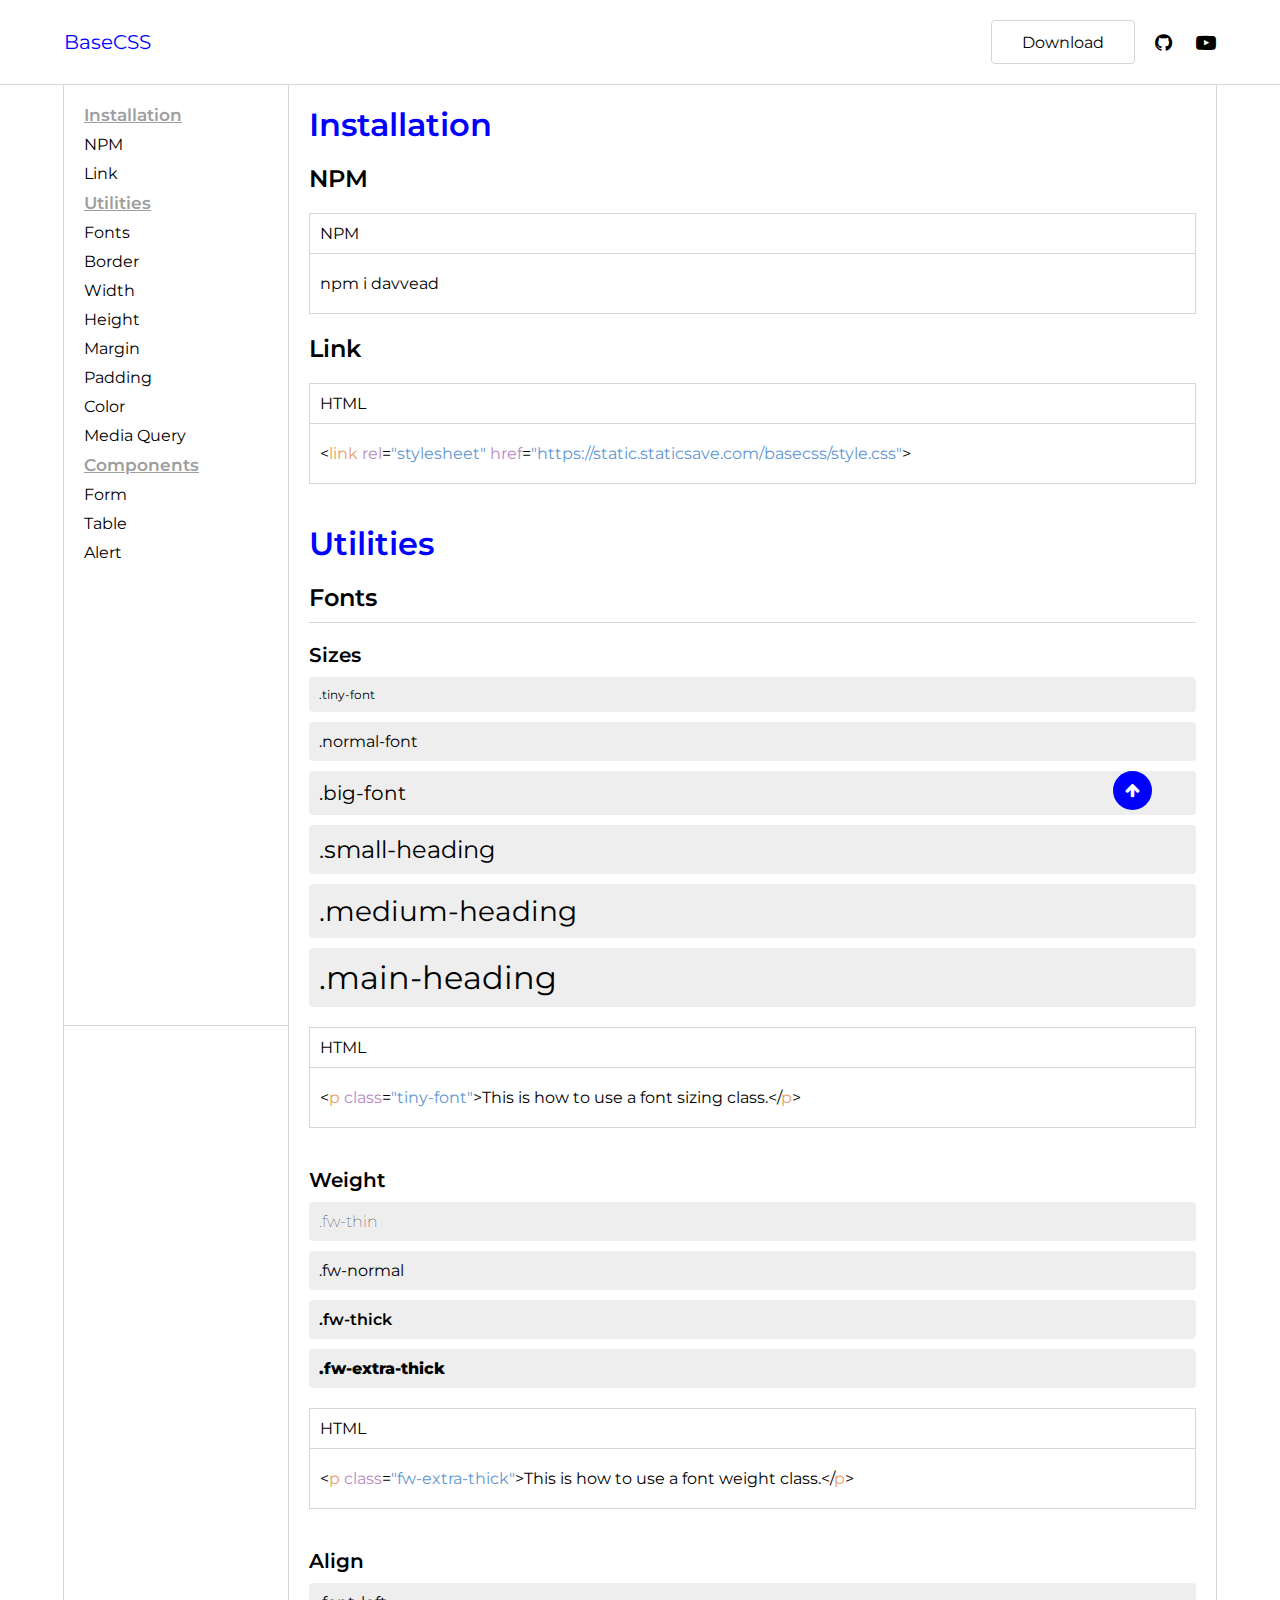
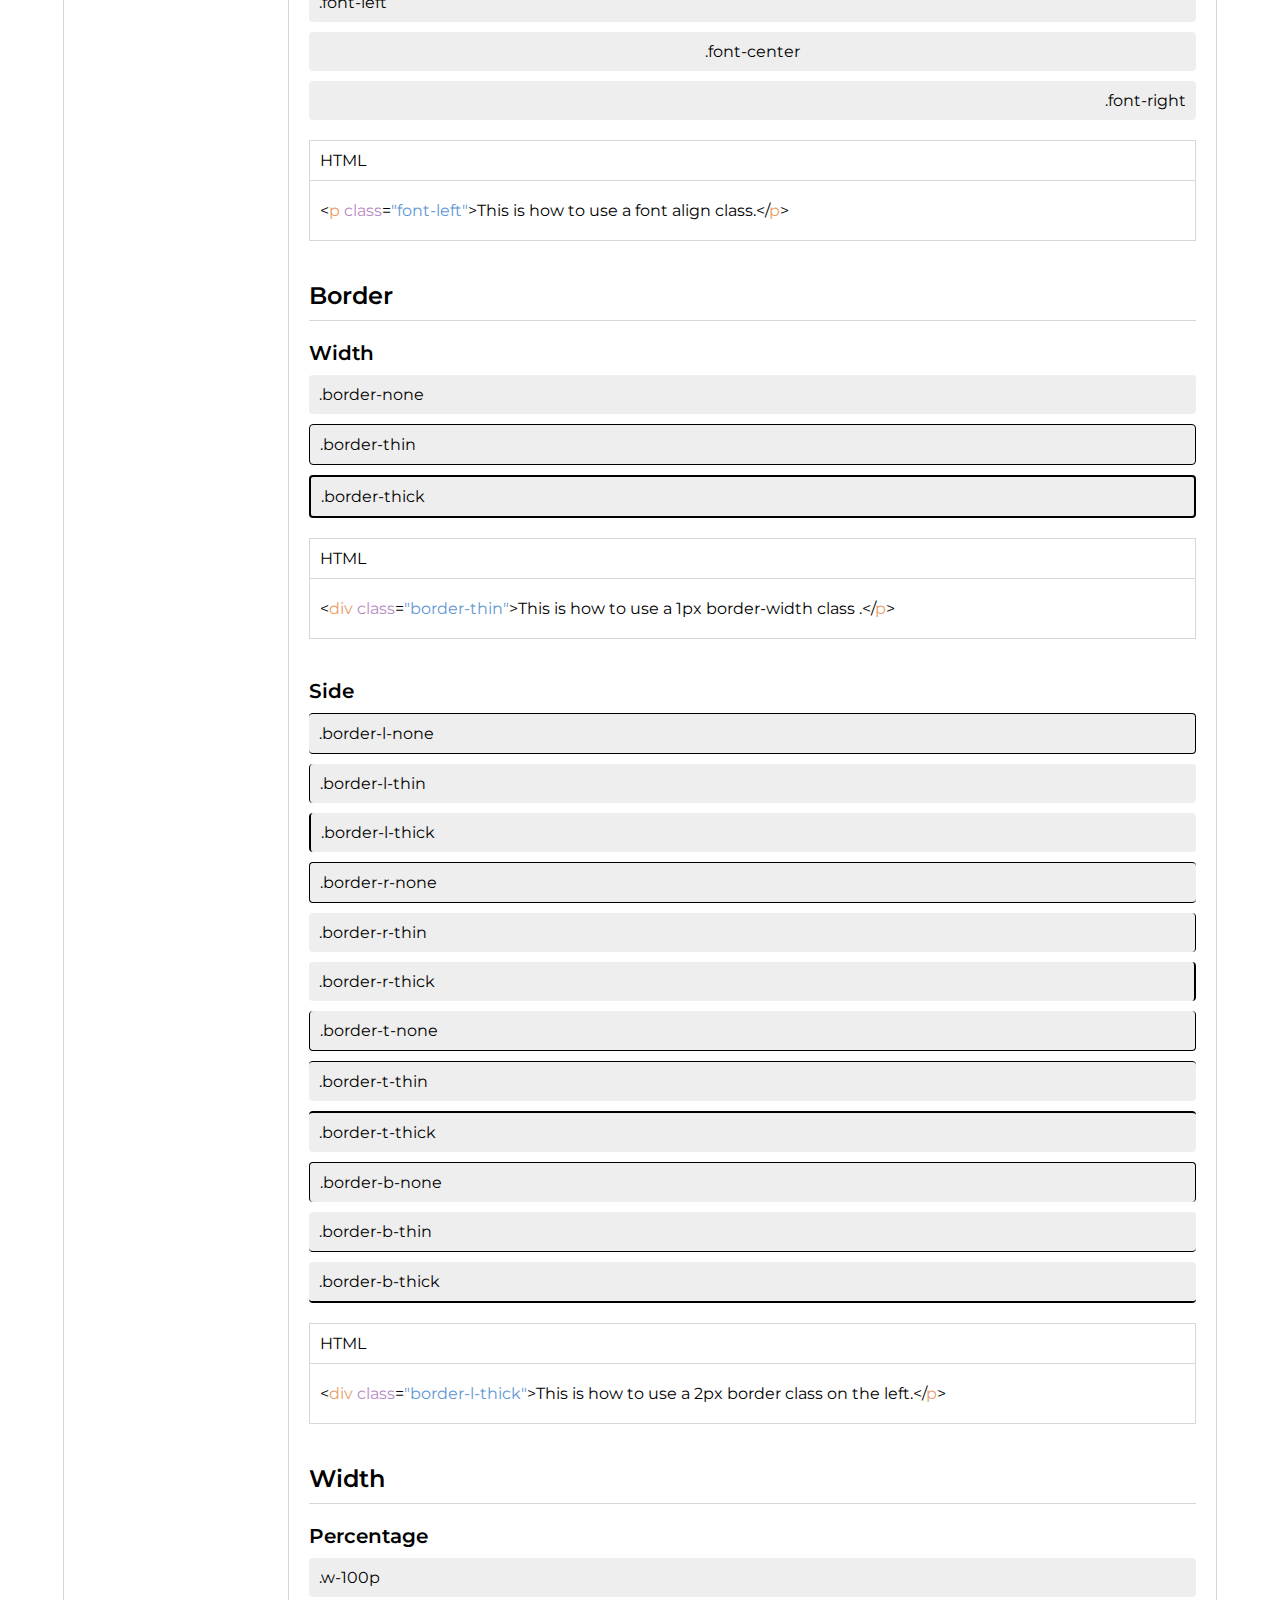
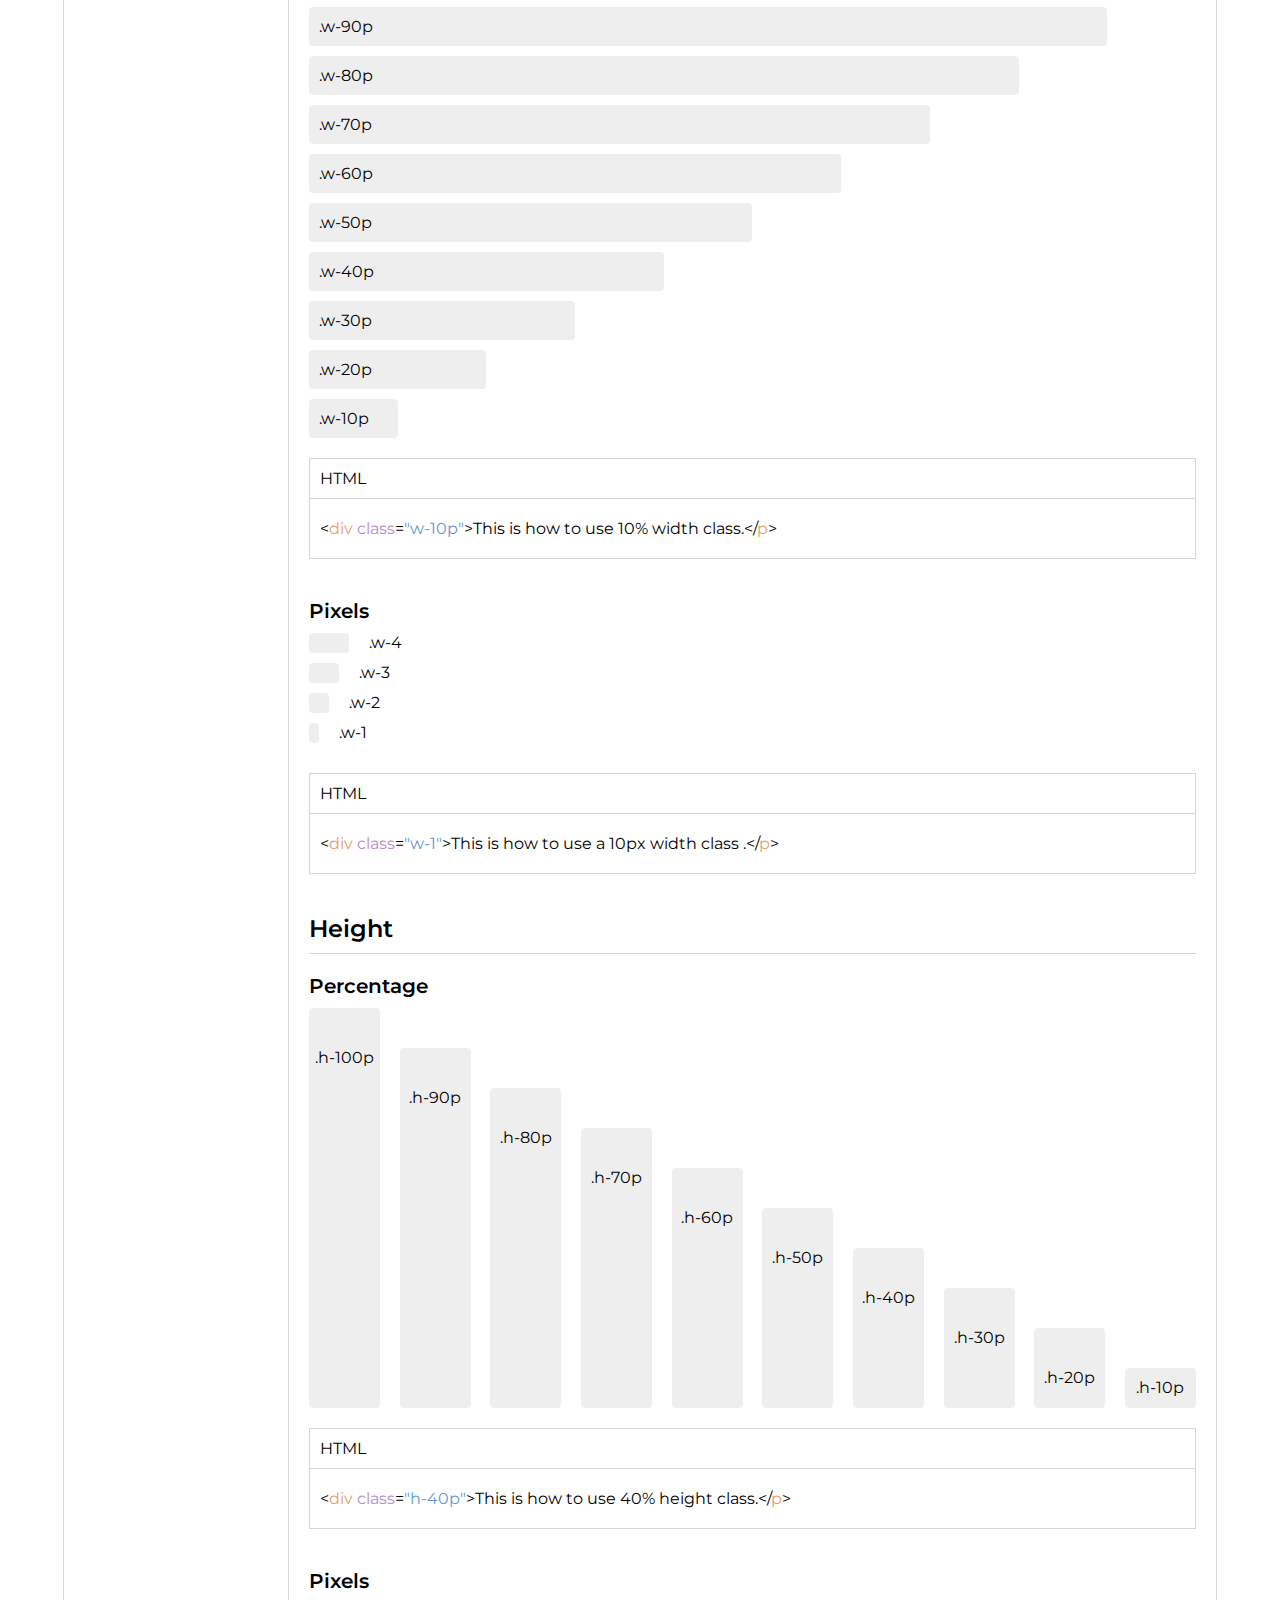
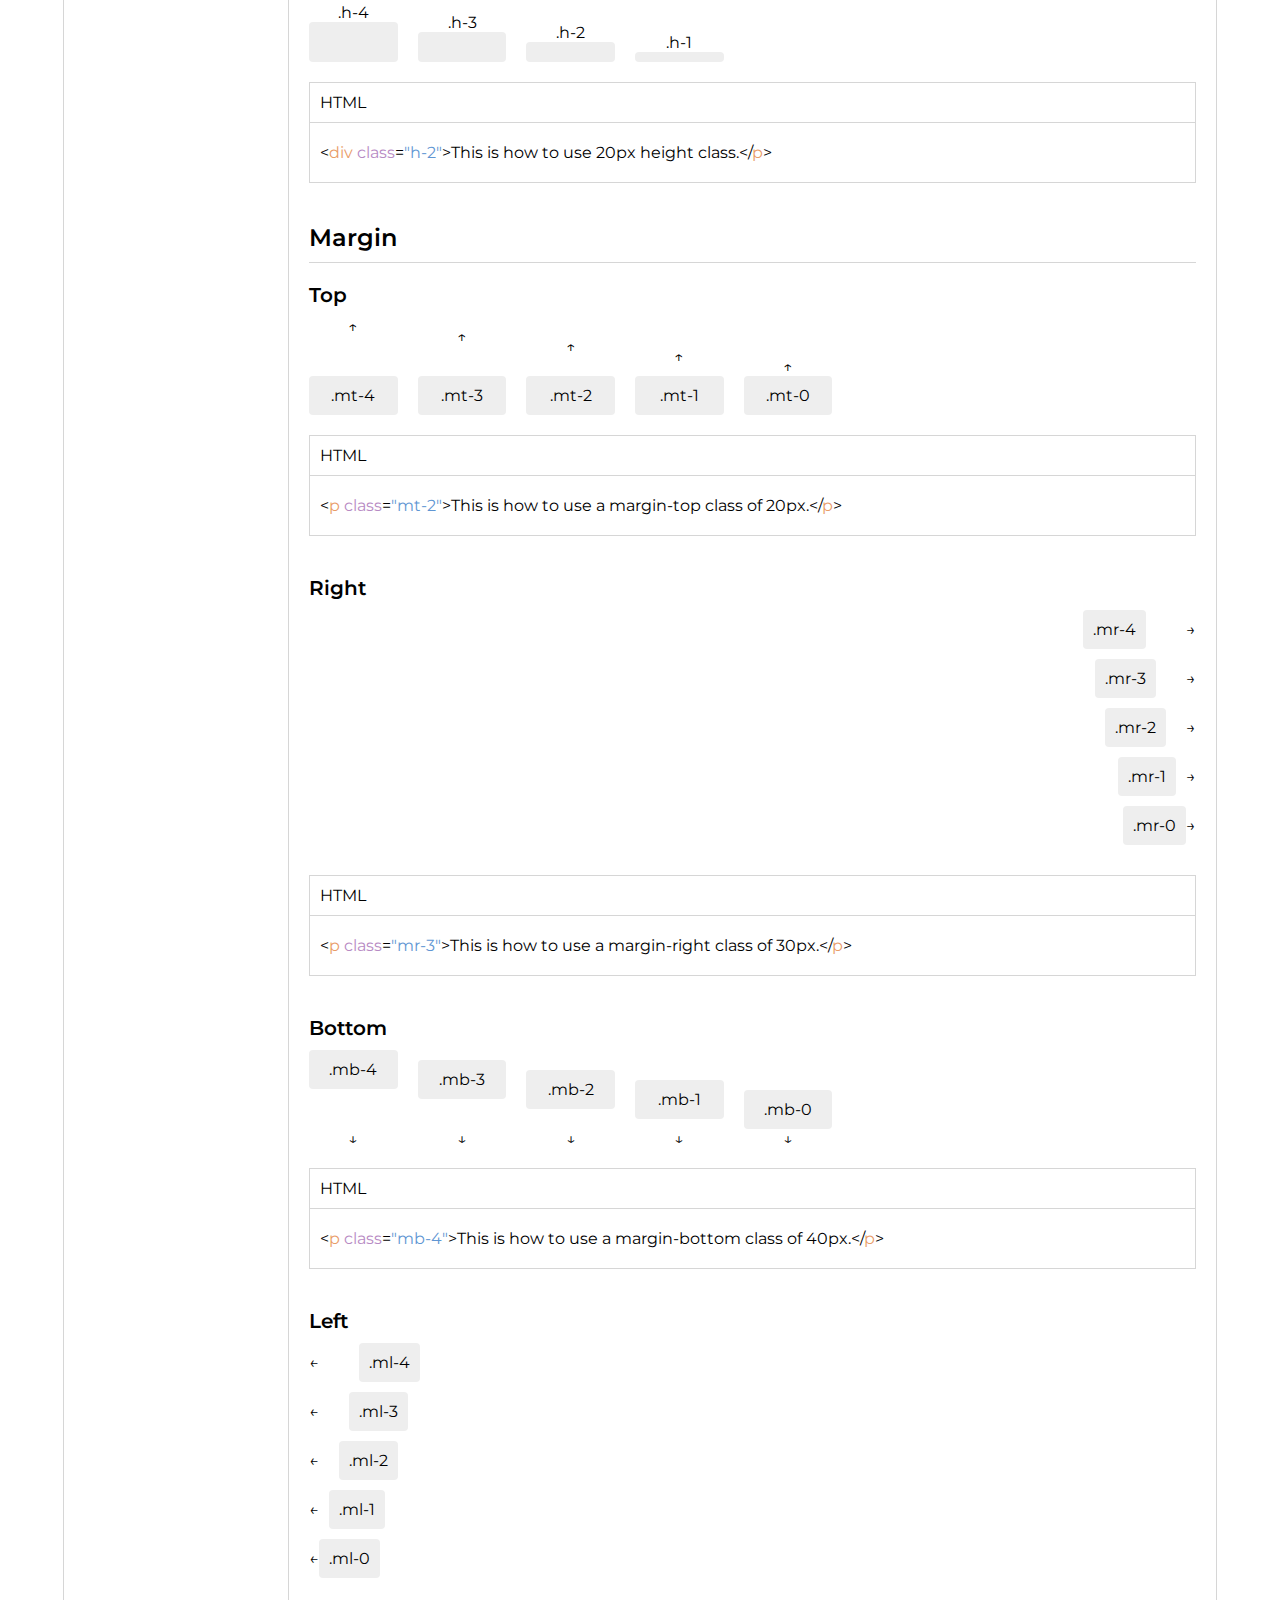
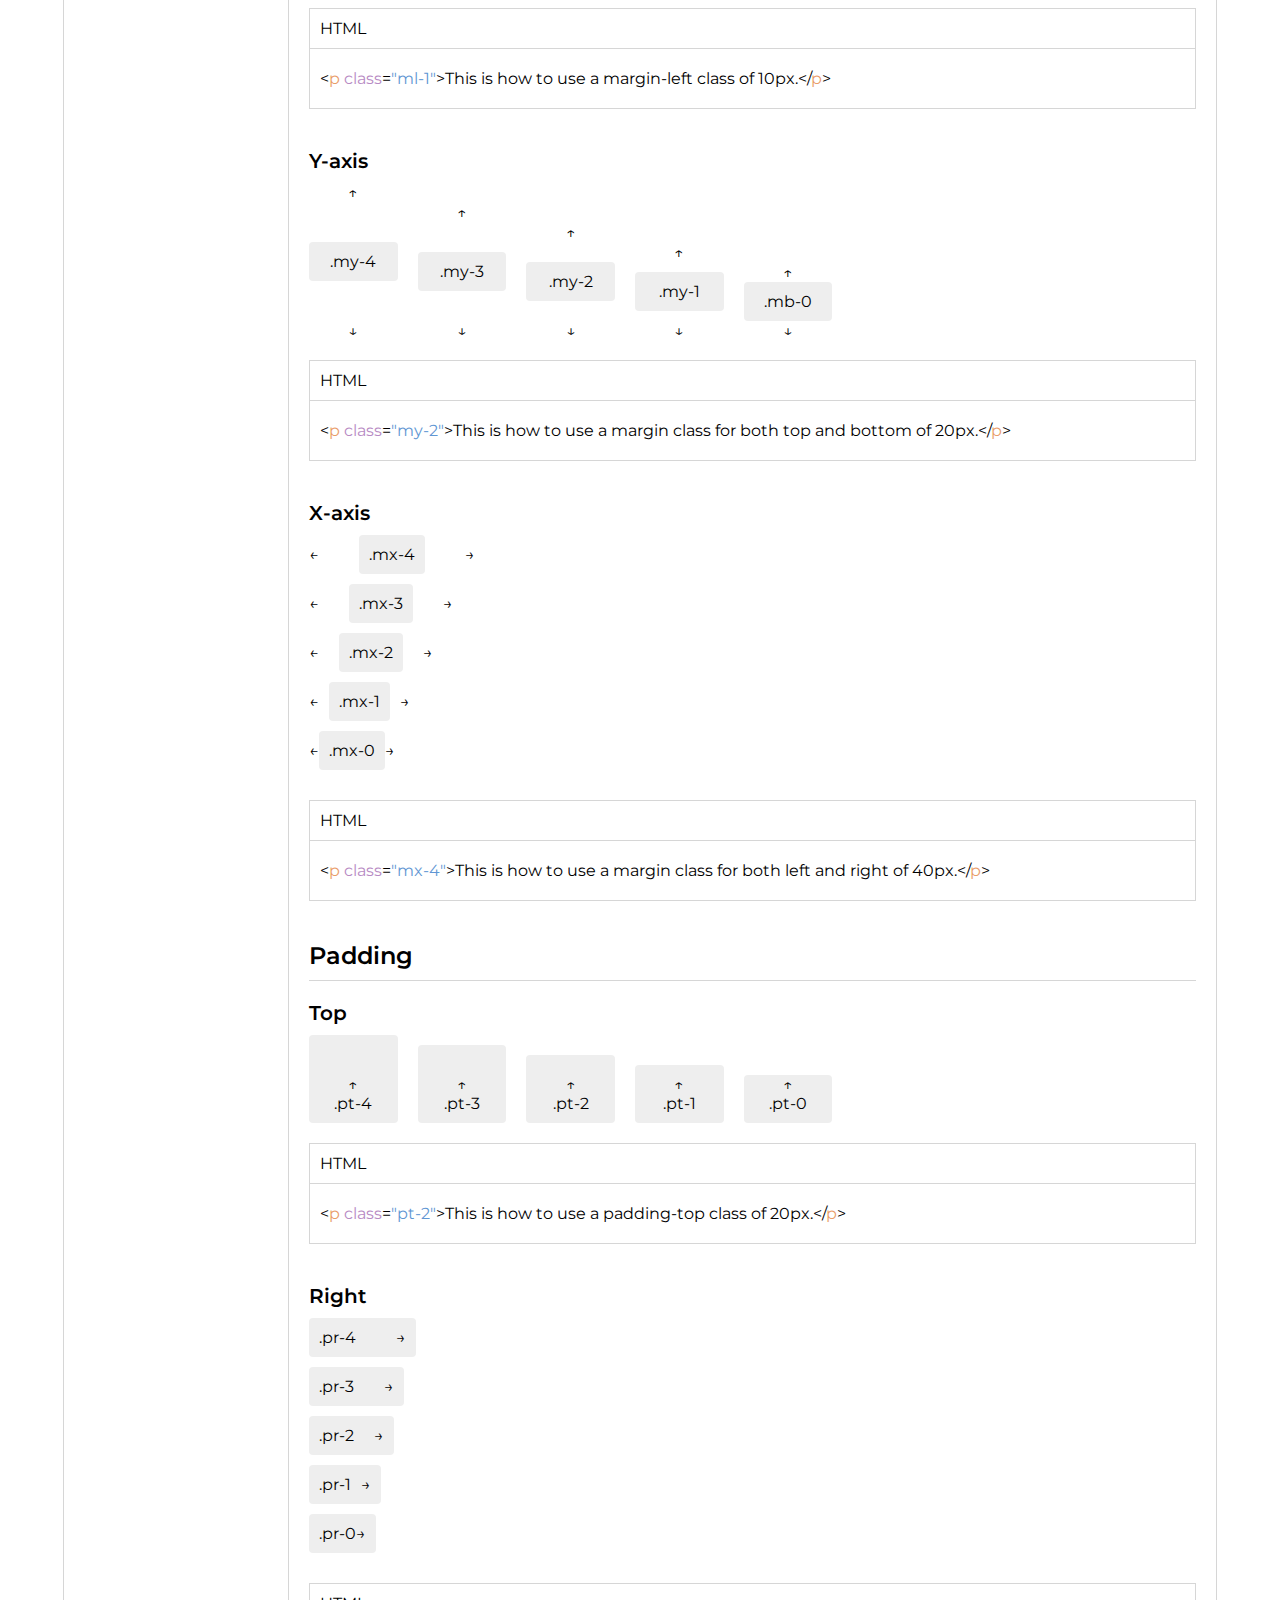
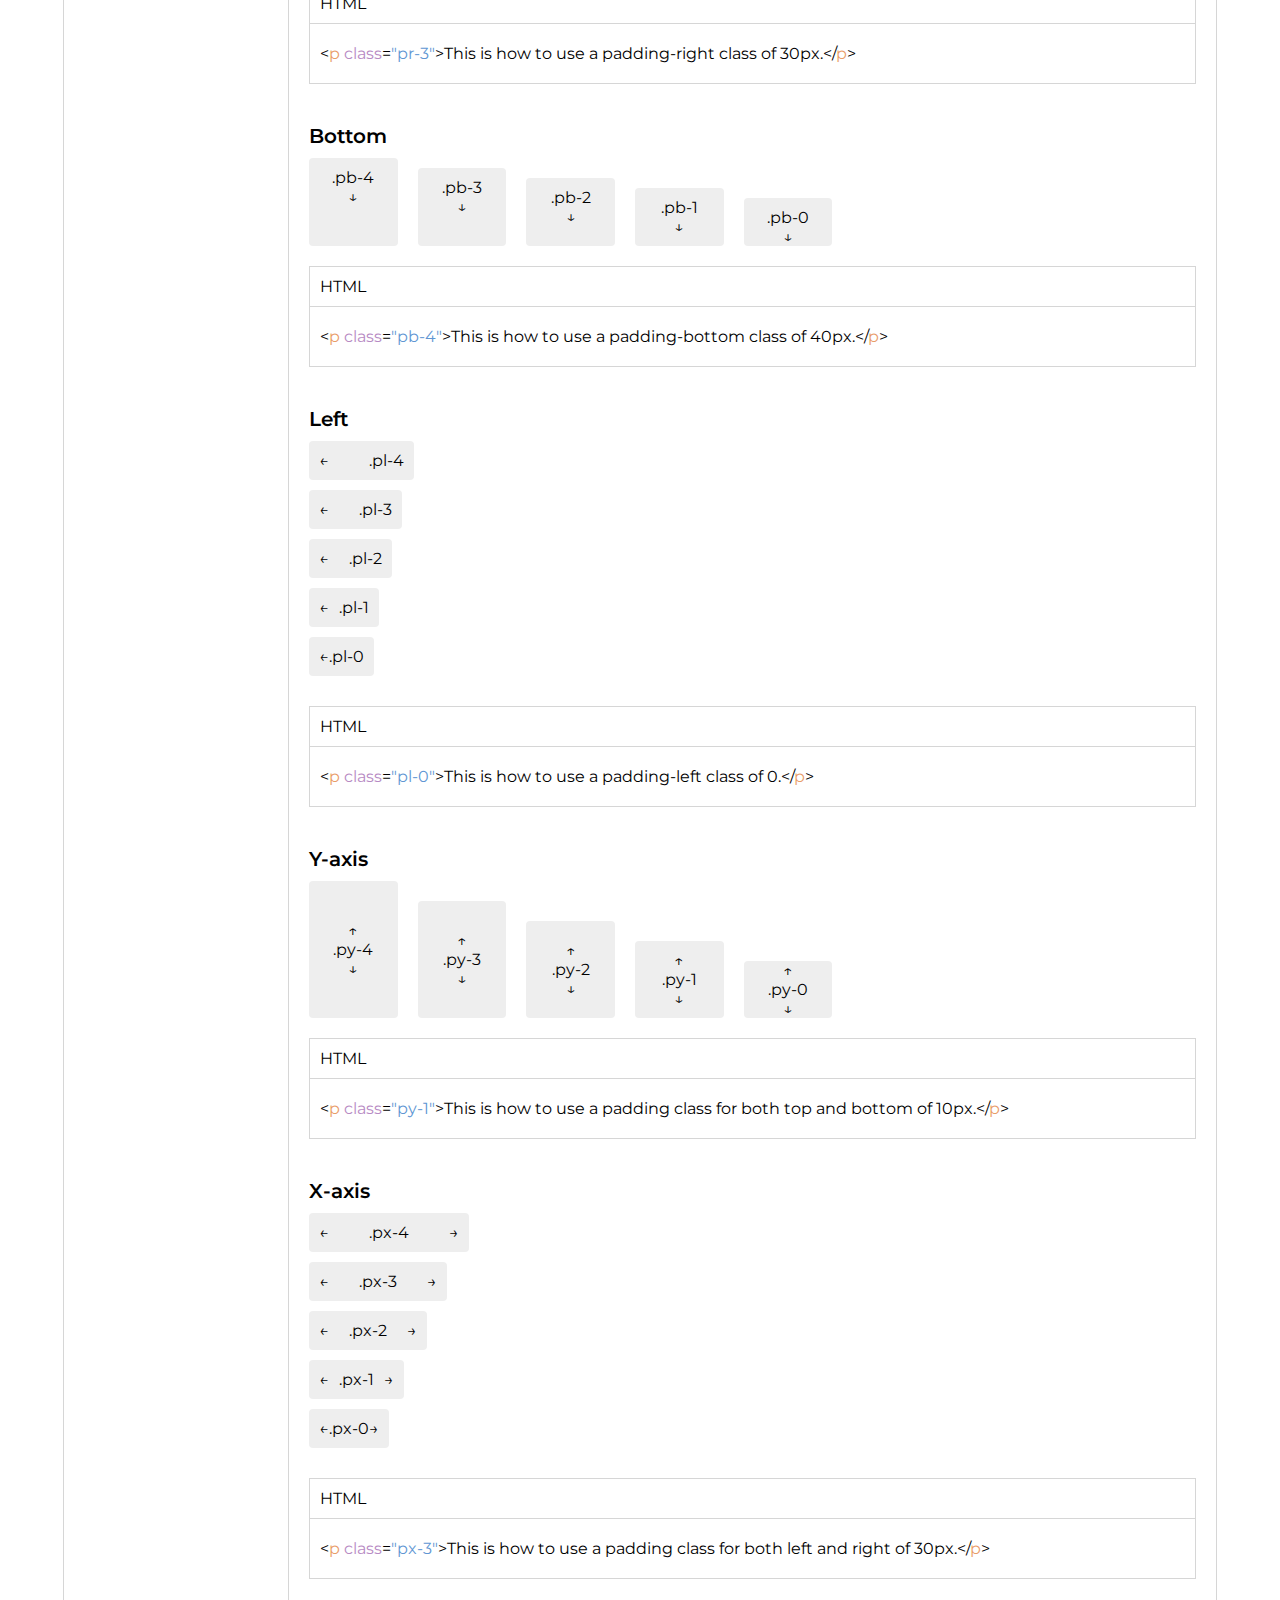
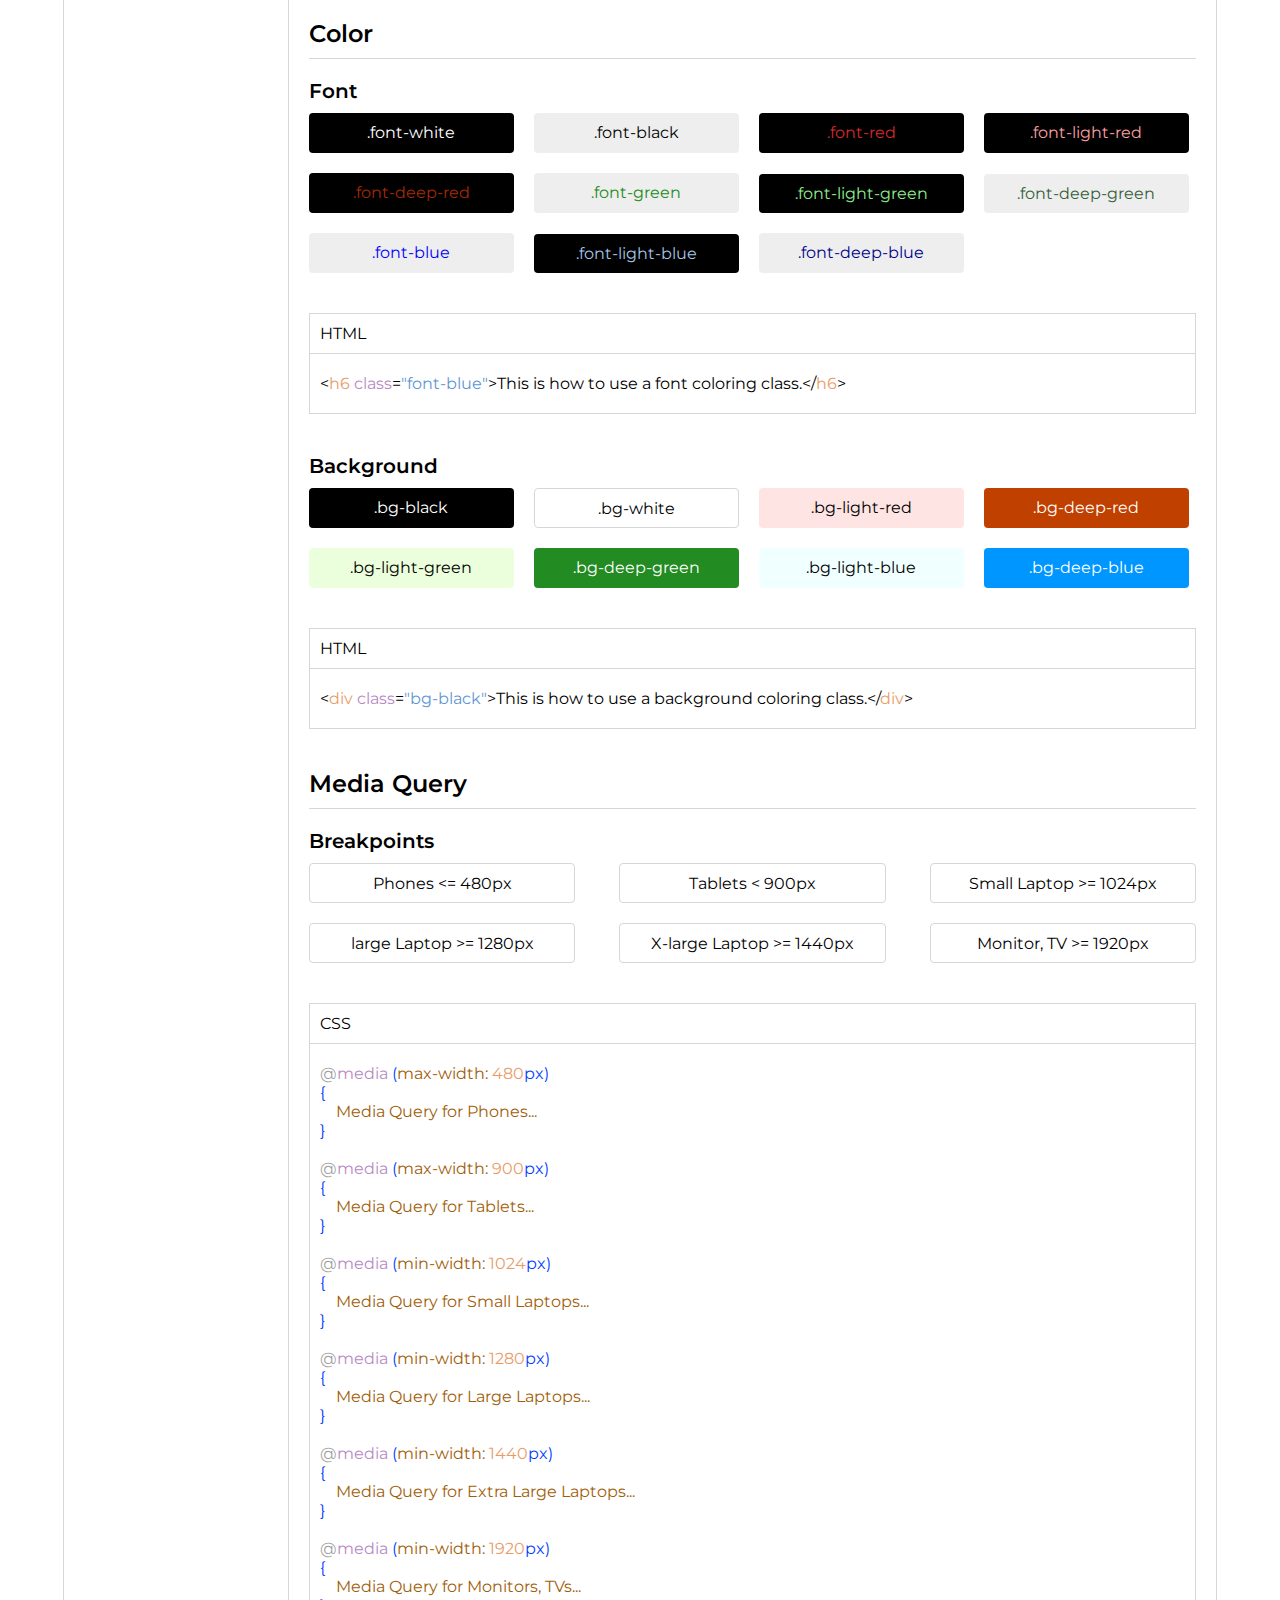
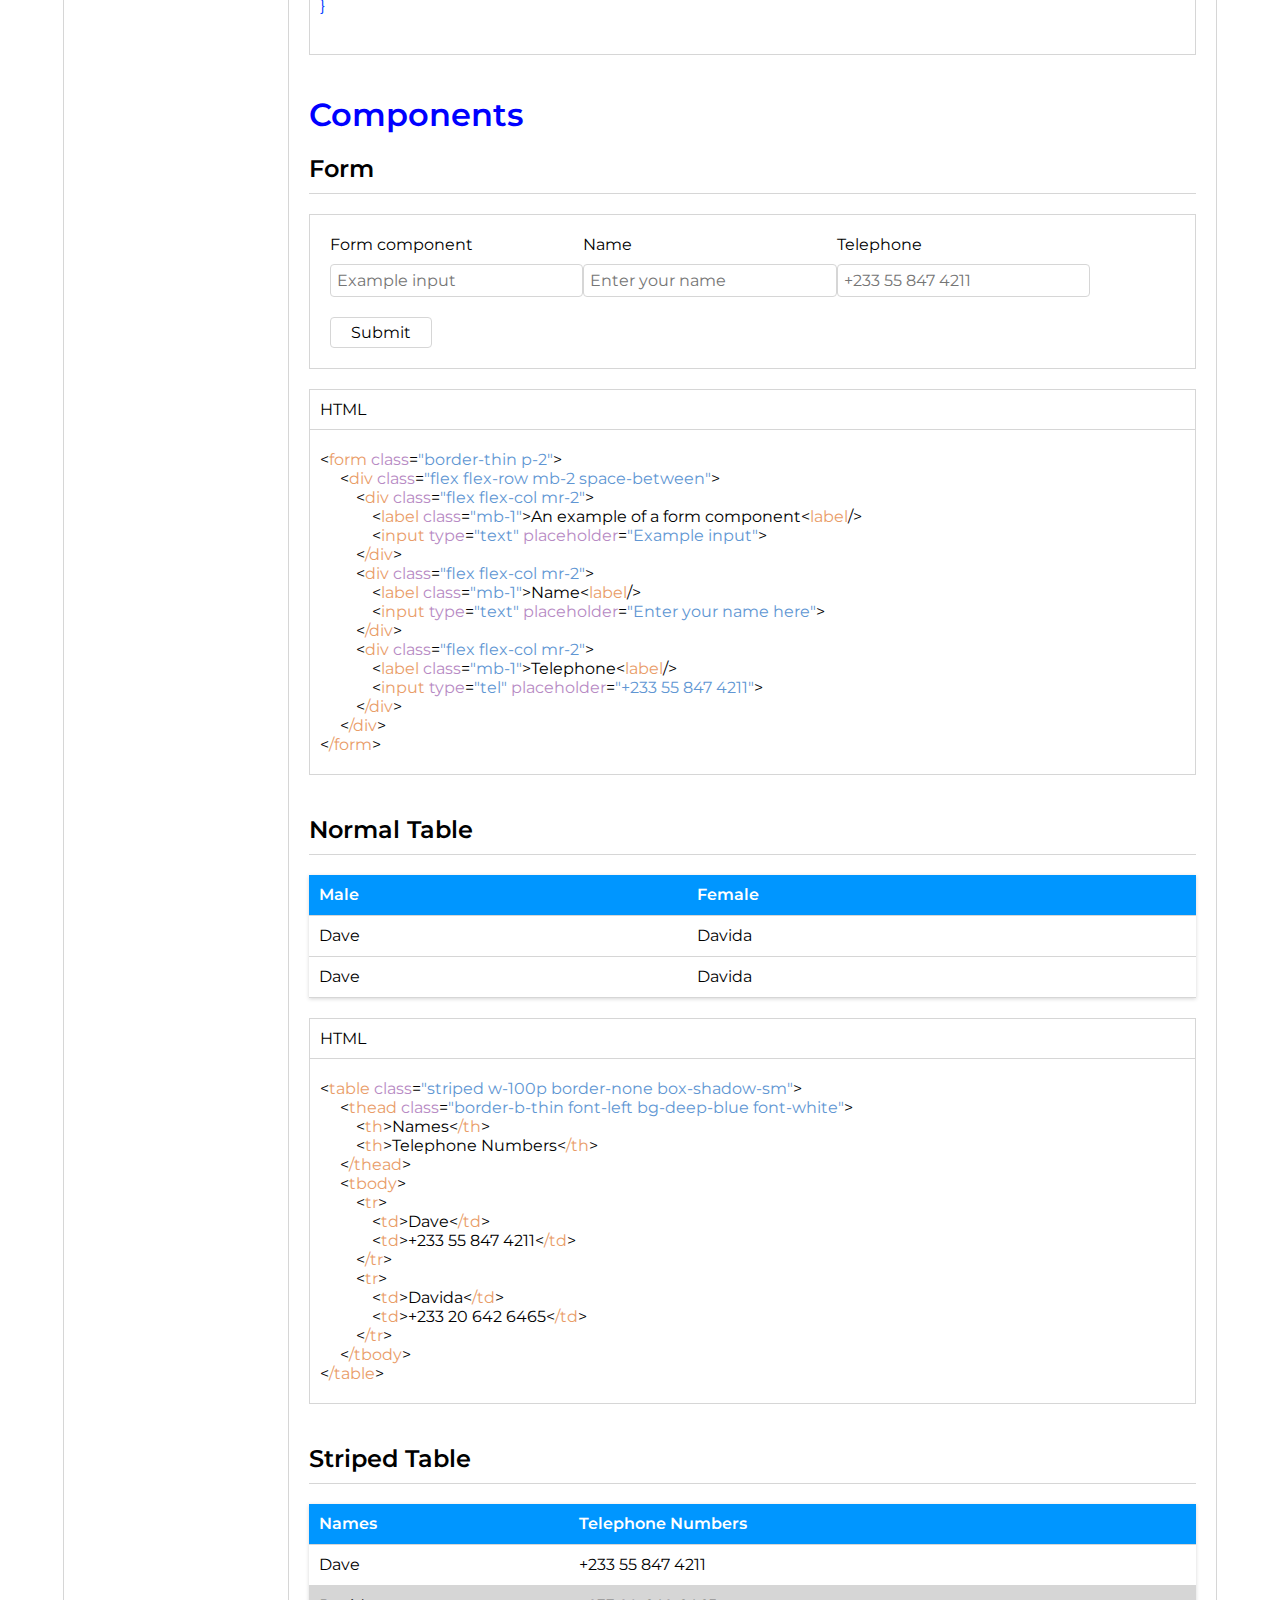
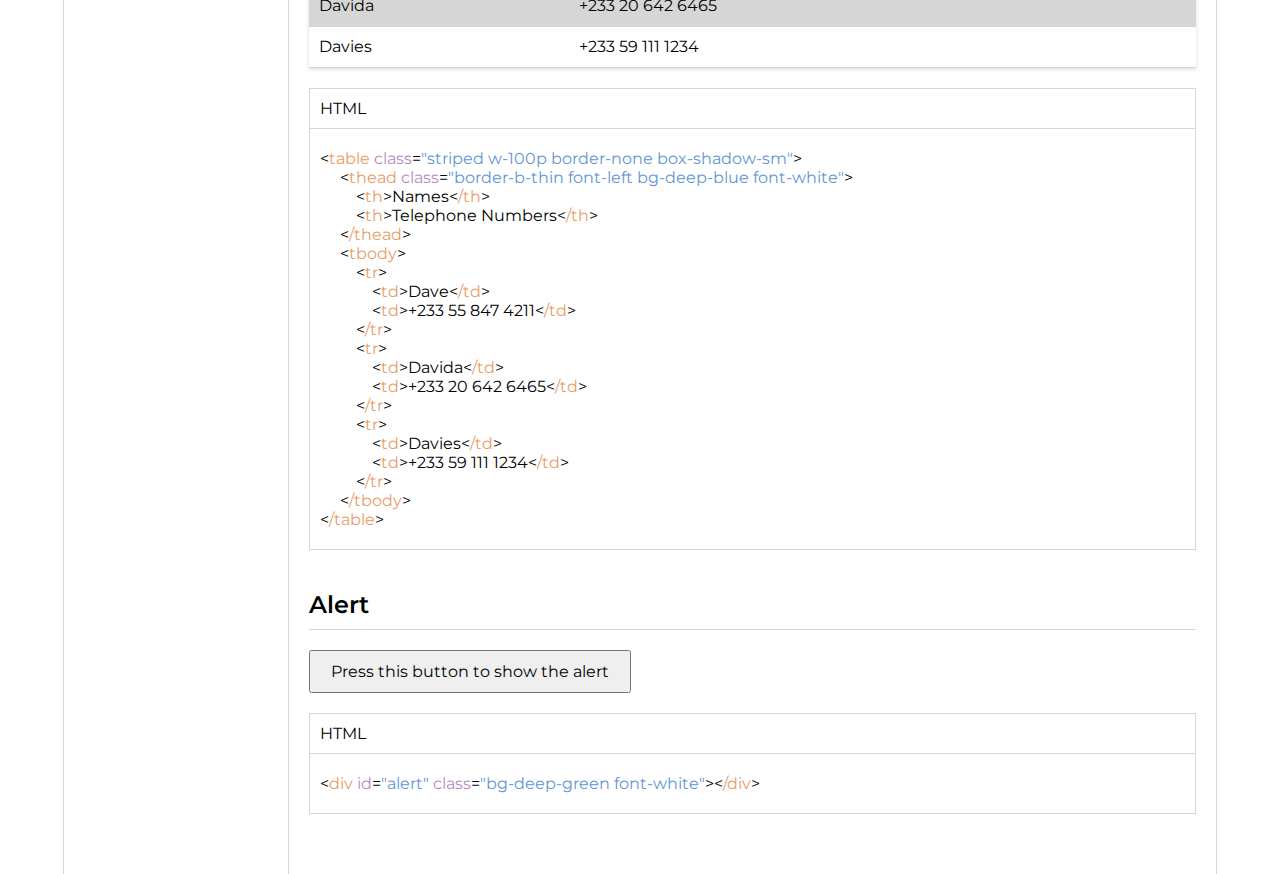
==== docs.html @ cc91abc6 "Color mobile optimisation" ====
<!DOCTYPE html>
<html lang="en">
<head>
    <meta charset="UTF-8">
    <meta http-equiv="X-UA-Compatible" content="IE=edge">
    <meta name="viewport" content="width=device-width, initial-scale=1.0">
    <link rel="stylesheet" href="style/style.css">
    
    <!-- Font Awesome Icons -->
    <link rel="stylesheet" href="https://cdnjs.cloudflare.com/ajax/libs/font-awesome/4.7.0/css/font-awesome.css">
    <title>BaseCSS</title>
</head>
<body class="">
    <!-- Nav -->
    <nav class="border-b-thin">
        <div class="container py-2">
            <div class="nav flex">
                <div class="nav-left py-1">
                    <h1 class="big-font font-blue">BaseCSS</h1>
                </div>
                <div class="nav-right ml-auto flex">
                    <button class="bg-white py-1 px-3 border-thin action-btn">Download</button>
                    <div class="nav-right-icon">
                        <i class="fa fa-github big-font ml-2 py-1" aria-hidden="true"></i>
                        <i class="fa fa-youtube-play big-font ml-2 py-1" aria-hidden="true"></i>
                    </div>
                </div>
                <div class="nav-mobile-toggle ml-auto flex">
                    <i class="fa fa-bars big-font"></i>
                </div>
            </div>
        </div>
        <!-- Mobile Navigation Start -->
        <div class="mobile-nav px-1 hide">
            <div class="close flex">
                <i class="fa fa-close ml-auto hide big-font"></i>
            </div>
            <div class="flex">
                <ul class="nav-links">
                    <h1 class="big-font font-blue mb-2">BaseCSS</h1>
                    <li class="main-category mb-1 fw-thick font font-underline">Installation</li>
                    <li class="sub-category mb-1"><a href="#npm">NPM</a></li>
                    <li class="sub-category mb-1"><a href="#link">Link</a></li>
                    <li class="main-category mb-1 fw-thick font font-underline">Utilities</li>
                    <li class="sub-category mb-1"><a href="#fonts">Fonts</a></li>
                    <li class="sub-category mb-1"><a href="#border">Border</a></li>
                    <li class="sub-category mb-1"><a href="#width">Width</a></li>
                    <li class="sub-category mb-1"><a href="#height">Height</a></li>
                    <li class="sub-category mb-1"><a href="#margin">Margin</a></li>
                    <li class="sub-category mb-1"><a href="#padding">Padding</a></li>
                    <li class="sub-category mb-1"><a href="#color">Color</a></li>
                    <li class="sub-category mb-1"><a href="#media">Media Query</a></li>
                    <li class="main-category mb-1 fw-thick font font-underline">Components</li>
                    <li class="sub-category mb-1"><a href="#form">Form</a></li>
                    <li class="sub-category mb-1"><a href="#table">Table</a></li>
                    <li class="sub-category mb-1"><a href="#alert">Alert</a></li>
                </ul>
            </div>
            <div class="flex social-icons">
                <i class="fa fa-github big-font ml-2" aria-hidden="true"></i>
                <i class="fa fa-youtube-play big-font ml-2" aria-hidden="true"></i>
            </div>
        </div>
        <!-- Mobile Navigation End -->
    </nav>
    <!-- Nav End -->

    <!-- Main Body -->
    <section id="main">
        <!-- Back To Top Button -->
        <button title="btt" type="button" class="btt"><a href="" class="font-white"><i class="fa fa-arrow-up"></i></a></button>
        <!-- Container Start -->
        <div class="container border-l-thin border-r-thin flex">
            <!-- Side Nav Start -->
            <div class="sidenav sticky h-screen h-100p w-20p p-2 border-l-none border-t-none border-b-thin border-r-none border-thin">
                <ul>
                    <li class="main-category mb-1 fw-thick font font-underline">Installation</li>
                    <li class="sub-category mb-1"><a href="#npm">NPM</a></li>
                    <li class="sub-category mb-1"><a href="#link">Link</a></li>
                    <li class="main-category mb-1 fw-thick font font-underline">Utilities</li>
                    <li class="sub-category mb-1"><a href="#fonts">Fonts</a></li>
                    <li class="sub-category mb-1"><a href="#border">Border</a></li>
                    <li class="sub-category mb-1"><a href="#width">Width</a></li>
                    <li class="sub-category mb-1"><a href="#height">Height</a></li>
                    <li class="sub-category mb-1"><a href="#margin">Margin</a></li>
                    <li class="sub-category mb-1"><a href="#padding">Padding</a></li>
                    <li class="sub-category mb-1"><a href="#color">Color</a></li>
                    <li class="sub-category mb-1"><a href="#media">Media Query</a></li>
                    <li class="main-category mb-1 fw-thick font font-underline">Components</li>
                    <li class="sub-category mb-1"><a href="#form">Form</a></li>
                    <li class="sub-category mb-1"><a href="#table">Table</a></li>
                    <li class="sub-category mb-1"><a href="#alert">Alert</a></li>
                </ul>
            </div>
            <!-- Side Nav End -->
            
            <!-- Main Content Start -->
            <div class="main-content p-2 w-100p border-l-thin">

                 <!-- Getting Started Section -->
                 <section id="utilities" class="w-100p">
                    <div class="section-heading mb-2">
                        <h1 class="main-heading fw-thick mb-1 font-blue">Installation</h1>
                    </div>

                    <!-- Font Section Start -->
                    <div id="npm" class="sub-section-heading mb-2">
                        <h2 class="small-heading fw-thick mb-1">NPM</h2>
                    </div>
                    <div class="sub-section mb-2">
                        <div class="code border-thin mt-2">
                            <div class="code-heading p-1 border-b-thin">
                                <h1 class="">NPM</h1>
                            </div>
                            <div class="code-text py-2 px-1">
                            <!-- <pre> -->
                                <code class="" data-lang="html">
                                    npm i davvead
                                </code>
                            <!-- </pre> -->
                            </div>
                        </div>
                    </div>
                    <div id="link" class="sub-section-heading mb-2">
                        <h2 class="small-heading fw-thick mb-1">Link</h2>
                    </div>
                    <div class="sub-section mb-4">
                        <div class="code border-thin mt-2">
                            <div class="code-heading p-1 border-b-thin">
                                <h1 class="">HTML</h1>
                            </div>
                            <div class="code-text py-2 px-1">
                            <!-- <pre> -->
                                <code class="" data-lang="html">
                                    <span><</span><span class="tag">link </span><span class="class">rel</span><span>=</span><span class="class-name">"stylesheet"</span><span class="class"> href</span><span>=</span><span class="class-name" style="word-wrap: break-word;">"https://static.staticsave.com/basecss/style.css"</span><span>></span>
                                </code>
                            <!-- </pre> -->
                            </div>
                        </div>
                    </div>
                 </section>
                <!-- Utilities Section Start -->
                <section id="utilities" class="w-100p">
                    <div class="section-heading mb-2">
                        <h1 class="main-heading fw-thick mb-1 font-blue">Utilities</h1>
                    </div>

                    <!-- Font Section Start -->
                    <div id="fonts" class="sub-section-heading mb-2 border-b-thin">
                        <h2 class="small-heading fw-thick mb-1">Fonts</h2>
                    </div>
                    <!-- Font Size -->
                    <div class="sub-section mb-4">
                        <h3 class="big-font fw-thick mb-1">Sizes</h3>
                        <div class="demo mb-1 p-1 w-100p">
                          <p class="tiny-font">.tiny-font</p>
                        </div>
                        <div class="demo mb-1 p-1 w-100p">
                            <p class="normal-font">.normal-font</p>
                        </div>
                        <div class="demo mb-1 p-1 w-100p">
                            <p class="big-font">.big-font</p>
                        </div>
                        <div class="demo mb-1 p-1 w-100p">
                            <h1 class="small-heading">.small-heading</h1>
                        </div>
                        <div class="demo mb-1 p-1 w-100p">
                            <h1 class="medium-heading">.medium-heading</h1>
                        </div>
                        <div class="demo mb-1 p-1 w-100p">
                            <h1 class="main-heading">.main-heading</h1>
                        </div>
                        <!-- Code Example -->
                        <div class="code border-thin mt-2">
                            <div class="code-heading p-1 border-b-thin">
                                <h1 class="">HTML</h1>
                            </div>
                            <div class="code-text py-2 px-1">
                            <!-- <pre> -->
                                <code class="" data-lang="html">
                                    <span><</span><span class="tag">p </span><span class="class">class</span><span>=</span><span class="class-name">"tiny-font"</span><span>></span><span>This is how to use a font sizing class.</span><span><</span><span><span>/</span><span class="tag">p</span>></span>
                                </code>
                            <!-- </pre> -->
                            </div>
                        </div>
                    </div>
                    <!-- Font Weight -->
                    <div class="sub-section mb-4">
                        <h3 class="big-font fw-thick mb-1">Weight</h3>
                        <div class="demo mb-1 p-1 w-100p">
                          <p class="fw-thin">.fw-thin</p>
                        </div>
                        <div class="demo mb-1 p-1 w-100p">
                            <p class="fw-normal">.fw-normal</p>
                        </div>
                        <div class="demo mb-1 p-1 w-100p">
                            <p class="fw-thick">.fw-thick</p>
                        </div>
                        <div class="demo p-1 w-100p">
                            <p class="fw-extra-thick">.fw-extra-thick</p>
                        </div>
                        <!-- Code Example -->
                        <div class="code border-thin mt-2">
                            <div class="code-heading p-1 border-b-thin">
                                <h1 class="">HTML</h1>
                            </div>
                            <div class="code-text py-2 px-1">
                            <!-- <pre> -->
                                <code class="" data-lang="html">
                                    <span><</span><span class="tag">p </span><span class="class">class</span><span>=</span><span class="class-name">"fw-extra-thick"</span><span>></span><span>This is how to use a font weight class.</span><span><</span><span><span>/</span><span class="tag">p</span>></span>
                                </code>
                            <!-- </pre> -->
                            </div>
                        </div>
                    </div>
                    <!-- Font Align -->
                    <div class="sub-section mb-4">
                        <h3 class="big-font fw-thick mb-1">Align</h3>
                        <div class="demo mb-1 p-1 w-100p">
                          <p class="font-left">.font-left</p>
                        </div>
                        <div class="demo mb-1 p-1 w-100p">
                            <p class="font-center">.font-center</p>
                        </div>
                        <div class="demo mb-1 p-1 w-100p">
                            <p class="font-right">.font-right</p>
                        </div>
                        <!-- Code Example -->
                        <div class="code border-thin mt-2">
                            <div class="code-heading p-1 border-b-thin">
                                <h1 class="">HTML</h1>
                            </div>
                            <div class="code-text py-2 px-1">
                            <!-- <pre> -->
                                <code class="" data-lang="html">
                                    <span><</span><span class="tag">p </span><span class="class">class</span><span>=</span><span class="class-name">"font-left"</span><span>></span><span>This is how to use a font align
                                         class.</span><span><</span><span><span>/</span><span class="tag">p</span>></span>
                                </code>
                            <!-- </pre> -->
                            </div>
                        </div>
                    </div>
                    <!-- Font Section End -->

                    <!-- Border Start -->
                    <div id="border" class="sub-section-heading mb-2 border-b-thin">
                        <h2 class="small-heading fw-thick mb-1">Border</h2>
                    </div>
                    <!-- Border-Width -->
                    <div class="sub-section mb-4">
                        <h3 class="big-font fw-thick mb-1">Width</h3>
                        <div class="demo mb-1 p-1 border-none w-100p">
                            <p class="">.border-none</p>
                        </div>
                        <div class="demo mb-1 p-1 border-thin border-black w-100p">
                            <p class="">.border-thin</p>
                        </div>
                        <div class="demo mb-1 p-1 border-thick border-black w-100p">
                            <p class="">.border-thick</p>
                        </div>
                        <!-- Code Example -->
                        <div class="code border-thin mt-2">
                            <div class="code-heading p-1 border-b-thin">
                                <h1 class="">HTML</h1>
                            </div>
                            <div class="code-text py-2 px-1">
                            <!-- <pre> -->
                                <code class="" data-lang="html">
                                    <span><</span><span class="tag">div </span><span class="class">class</span><span>=</span><span class="class-name">"border-thin"</span><span>></span><span>This is how to use a 1px border-width class .</span><span><</span><span><span>/</span><span class="tag">p</span>></span>
                                </code>
                            <!-- </pre> -->
                            </div>
                        </div>
                    </div>
                    <!-- Border-Width End-->
                    <!-- Border-Side -->
                    <div class="sub-section mb-4">
                        <h3 class="big-font fw-thick mb-1">Side</h3>
                        <div class="demo mb-1 p-1 border-black border-thin border-l-none w-100p">
                            <p class="">.border-l-none</p>
                        </div>
                        <div class="demo mb-1 p-1 border-black border-l-thin w-100p">
                            <p class="">.border-l-thin</p>
                        </div>
                        <div class="demo mb-1 p-1 border-black border-l-thick w-100p">
                            <p class="">.border-l-thick</p>
                        </div>
                        <div class="demo mb-1 p-1 border-black border-thin border-r-none w-100p">
                            <p class="">.border-r-none</p>
                        </div>
                        <div class="demo mb-1 p-1 border-black border-r-thin w-100p">
                            <p class="">.border-r-thin</p>
                        </div>
                        <div class="demo mb-1 p-1 border-black border-r-thick w-100p">
                            <p class="">.border-r-thick</p>
                        </div>
                        <div class="demo mb-1 p-1 border-black border-thin border-t-none w-100p">
                            <p class="">.border-t-none</p>
                        </div>
                        <div class="demo mb-1 p-1 border-black border-t-thin w-100p">
                            <p class="">.border-t-thin</p>
                        </div>
                        <div class="demo mb-1 p-1 border-black border-t-thick w-100p">
                            <p class="">.border-t-thick</p>
                        </div>
                        <div class="demo mb-1 p-1 border-black border-thin border-b-none w-100p">
                            <p class="">.border-b-none</p>
                        </div>
                        <div class="demo mb-1 p-1 border-black border-b-thin w-100p">
                            <p class="">.border-b-thin</p>
                        </div>
                        <div class="demo mb-1 p-1 border-black border-b-thick w-100p">
                            <p class="">.border-b-thick</p>
                        </div>
                        <!-- Code Example -->
                        <div class="code border-thin mt-2">
                            <div class="code-heading p-1 border-b-thin">
                                <h1 class="">HTML</h1>
                            </div>
                            <div class="code-text py-2 px-1">
                            <!-- <pre> -->
                                <code class="" data-lang="html">
                                    <span><</span><span class="tag">div </span><span class="class">class</span><span>=</span><span class="class-name">"border-l-thick"</span><span>></span><span>This is how to use a 2px border class on the left.</span><span><</span><span><span>/</span><span class="tag">p</span>></span>
                                </code>
                            <!-- </pre> -->
                            </div>
                        </div>
                    </div>
                    <!-- Border-Side End-->
                    <!-- Border End -->

                    <!-- Width Start -->
                    <div id="width" class="sub-section-heading mb-2 border-b-thin">
                        <h2 class="small-heading fw-thick mb-1">Width</h2>
                    </div>
                    <!-- Width Percentage -->
                    <div class="sub-section mb-4">
                        <h3 class="big-font fw-thick mb-1">Percentage</h3>
                        <div class="demo mb-1 p-1 border-none w-100p">
                            <p class="">.w-100p</p>
                        </div>
                        <div class="demo mb-1 p-1 border-none w-90p">
                            <p class="">.w-90p</p>
                        </div>
                        <div class="demo mb-1 p-1 border-none w-80p">
                            <p class="">.w-80p</p>
                        </div>
                        <div class="demo mb-1 p-1 border-none w-70p">
                            <p class="">.w-70p</p>
                        </div>
                        <div class="demo mb-1 p-1 border-none w-60p">
                            <p class="">.w-60p</p>
                        </div>
                        <div class="demo mb-1 p-1 border-none w-50p">
                            <p class="">.w-50p</p>
                        </div>
                        <div class="demo mb-1 p-1 border-none w-40p">
                            <p class="">.w-40p</p>
                        </div>
                        <div class="demo mb-1 p-1 border-none w-30p">
                            <p class="">.w-30p</p>
                        </div>
                        <div class="demo mb-1 p-1 border-none w-20p">
                            <p class="">.w-20p</p>
                        </div>
                        <div class="demo mb-1 p-1 border-none w-10p">
                            <p class="">.w-10p</p>
                        </div>
                        <!-- Code Example -->
                        <div class="code border-thin mt-2">
                            <div class="code-heading p-1 border-b-thin">
                                <h1 class="">HTML</h1>
                            </div>
                            <div class="code-text py-2 px-1">
                            <!-- <pre> -->
                                <code class="" data-lang="html">
                                    <span><</span><span class="tag">div </span><span class="class">class</span><span>=</span><span class="class-name">"w-10p"</span><span>></span><span>This is how to use 10% width class.</span><span><</span><span><span>/</span><span class="tag">p</span>></span>
                                </code>
                            <!-- </pre> -->
                            </div>
                        </div>
                    </div>
                    <!-- Width Percentage End-->
                    <!-- Width Pixels -->
                    <div class="sub-section mb-4">
                        <h3 class="big-font fw-thick mb-1">Pixels</h3>
                        <div class="width-bar flex">
                            <div class="demo mb-1 p-1 border-none w-4"></div>
                            <p class="ml-2">.w-4</p>
                        </div>
                        <div class="width-bar flex">
                            <div class="demo mb-1 p-1 border-none w-3"></div>
                            <p class="ml-2">.w-3</p>
                        </div>
                        <div class="width-bar flex">
                            <div class="demo mb-1 p-1 border-none w-2"></div>
                            <p class="ml-2">.w-2</p>
                        </div>
                        <div class="width-bar flex">
                            <div class="demo mb-1 py-1  border-none w-1"></div>
                            <p class="ml-2">.w-1</p>
                        </div>
                        <!-- Code Example -->
                        <div class="code border-thin mt-2">
                            <div class="code-heading p-1 border-b-thin">
                                <h1 class="">HTML</h1>
                            </div>
                            <div class="code-text py-2 px-1">
                            <!-- <pre> -->
                                <code class="" data-lang="html">
                                    <span><</span><span class="tag">div </span><span class="class">class</span><span>=</span><span class="class-name">"w-1"</span><span>></span><span>This is how to use a 10px width class .</span><span><</span><span><span>/</span><span class="tag">p</span>></span>
                                </code>
                            <!-- </pre> -->
                            </div>
                        </div>
                    </div>
                    <!-- Width Pixels End-->
                    <!-- Width End -->

                    <!-- Height Start -->
                    <div id="#height" class="sub-section-heading mb-2 border-b-thin">
                        <h2 class="small-heading fw-thick mb-1">Height</h2>
                    </div>
                    <!-- Height Percentage -->
                    <div class="sub-section mb-4">
                        <h3 class="big-font fw-thick mb-1">Percentage</h3>
                        <div class="height-demo h-percent flex mb-1 border-none w-100p">
                            <div class="demo height-demo-child h-100p">
                                <p class="font-center mt-4">.h-100p</p>
                            </div>
                            <div class="demo height-demo-child h-90p">
                                <p class="font-center mt-4">.h-90p</p>
                            </div>
                            <div class="demo height-demo-child h-80p">
                                <p class="font-center mt-4">.h-80p</p>
                            </div>
                            <div class="demo height-demo-child h-70p">
                                <p class="font-center mt-4">.h-70p</p>
                            </div>
                            <div class="demo height-demo-child h-60p">
                                <p class="font-center mt-4">.h-60p</p>
                            </div>
                            <div class="demo height-demo-child h-50p">
                                <p class="font-center mt-4">.h-50p</p>
                            </div>
                            <div class="demo height-demo-child h-40p">
                                <p class="font-center mt-4">.h-40p</p>
                            </div>
                            <div class="demo height-demo-child h-30p">
                                <p class="font-center mt-4">.h-30p</p>
                            </div>
                            <div class="demo height-demo-child h-20p">
                                <p class="font-center mt-4">.h-20p</p>
                            </div>
                            <div class="demo height-demo-child h-10p">
                                <p class="font-center mt-1">.h-10p</p>
                            </div>
                        </div>
                        
                        <!-- Code Example -->
                        <div class="code border-thin mt-2">
                            <div class="code-heading p-1 border-b-thin">
                                <h1 class="">HTML</h1>
                            </div>
                            <div class="code-text py-2 px-1">
                            <!-- <pre> -->
                                <code class="" data-lang="html">
                                    <span><</span><span class="tag">div </span><span class="class">class</span><span>=</span><span class="class-name">"h-40p"</span><span>></span><span>This is how to use 40% height class.</span><span><</span><span><span>/</span><span class="tag">p</span>></span>
                                </code>
                            <!-- </pre> -->
                            </div>
                        </div>
                    </div>
                    <!-- Height Percentage End-->
                    <!-- Height Pixels -->
                    <div class="sub-section mb-4">
                        <h3 class="big-font fw-thick mb-1">Pixels</h3>
                        <div class="flex height-pixels mb-1 border-none">
                            <div class="hp w-10p">
                                <p class="font-center mx-1">.h-4</p>
                                <div class="demo height-demo-child h-4 w-100p"></div>
                            </div>
                            <div class="hp w-10p">
                                <p class="font-center mx-1">.h-3</p>
                                <div class="demo height-demo-child h-3 w-100p"></div>
                            </div>
                            <div class="hp w-10p">
                                <p class="font-center mx-1">.h-2</p>
                                <div class="demo height-demo-child h-2 w-100p"></div>
                            </div>
                            <div class="hp w-10p">
                                <p class="font-center mx-1">.h-1</p>
                                <div class="demo height-demo-child h-1 w-100p"></div>
                            </div>
                        </div>
                        <!-- Code Example -->
                        <div class="code border-thin mt-2">
                            <div class="code-heading p-1 border-b-thin">
                                <h1 class="">HTML</h1>
                            </div>
                            <div class="code-text py-2 px-1">
                            <!-- <pre> -->
                                <code class="" data-lang="html">
                                    <span><</span><span class="tag">div </span><span class="class">class</span><span>=</span><span class="class-name">"h-2"</span><span>></span><span>This is how to use 20px height class.</span><span><</span><span><span>/</span><span class="tag">p</span>></span>
                                </code>
                            <!-- </pre> -->
                            </div>
                        </div>
                    </div>
                    <!-- Height Pixels End-->
                    <!-- Height End -->

                    <!-- Margin Start -->
                    <div id="margin" class="sub-section-heading mb-2 border-b-thin">
                        <h2 class="small-heading fw-thick mb-1">Margin</h2>
                    </div>
                    <!-- Margin Top -->
                    <div class="sub-section mb-4">
                        <h3 class="big-font fw-thick mb-1">Top</h3>
                        <div class="flex height-pixels mb-1 border-none margin-y">
                            <div class="hp w-10p">
                                <p class="font-center mx-1">&#8593</p>
                                <div class="demo height-demo-child w-100p mt-4 py-1">
                                    <p class="font-center mx-1">.mt-4</p>
                                </div>
                            </div>
                            <div class="hp w-10p">
                                <p class="font-center mx-1">&#8593</p>
                                <div class="demo height-demo-child w-100p mt-3 py-1">
                                    <p class="font-center mx-1">.mt-3</p>
                                </div>
                            </div>
                            <div class="hp w-10p">
                                <p class="font-center mx-1">&#8593</p>
                                <div class="demo height-demo-child w-100p mt-2 py-1">
                                    <p class="font-center mx-1">.mt-2</p>
                                </div>
                            </div>
                            <div class="hp w-10p">
                                <p class="font-center mx-1">&#8593</p>
                                <div class="demo height-demo-child w-100p mt-1 py-1">
                                    <p class="font-center mx-1">.mt-1</p>
                                </div>
                            </div>
                            <div class="hp w-10p">
                                <p class="font-center mx-1">&#8593</p>
                                <div class="demo height-demo-child w-100p mt-0 py-1">
                                    <p class="font-center mx-1">.mt-0</p>
                                </div>
                            </div>
                        </div>
                        <!-- Code Example -->
                        <div class="code border-thin mt-2">
                            <div class="code-heading p-1 border-b-thin">
                                <h1 class="">HTML</h1>
                            </div>
                            <div class="code-text py-2 px-1">
                            <!-- <pre> -->
                                <code class="" data-lang="html">
                                    <span><</span><span class="tag">p </span><span class="class">class</span><span>=</span><span class="class-name">"mt-2"</span><span>></span><span>This is how to use a margin-top class of 20px.</span><span><</span><span><span>/</span><span class="tag">p</span>></span>
                                </code>
                            <!-- </pre> -->
                            </div>
                        </div>
                    </div>
                    <!-- Margin Right -->
                    <div class="sub-section mb-4">
                        <h3 class="big-font fw-thick mb-1">Right</h3>
                        <div class="width-bar flex">
                            <div class="demo mb-1 p-1 border-none ml-auto mr-4"><p>.mr-4</p></div>
                            <p class="py-1">&#8594</p> 
                        </div>
                        <div class="width-bar flex">
                            <div class="demo mb-1 p-1 border-none ml-auto mr-3"><p>.mr-3</p></div>
                            <p class="py-1">&#8594</p> 
                        </div>
                        <div class="width-bar flex">
                            <div class="demo mb-1 p-1 border-none ml-auto mr-2"><p>.mr-2</p></div>
                            <p class="py-1">&#8594</p> 
                        </div>
                        <div class="width-bar flex">
                            <div class="demo mb-1 p-1 border-none ml-auto mr-1"><p>.mr-1</p></div>
                            <p class="py-1">&#8594</p> 
                        </div>
                        <div class="width-bar flex">
                            <div class="demo mb-1 p-1 border-none ml-auto mr-0"><p>.mr-0</p></div>
                            <p class="py-1">&#8594</p> 
                        </div>
                        <!-- Code Example -->
                        <div class="code border-thin mt-2">
                            <div class="code-heading p-1 border-b-thin">
                                <h1 class="">HTML</h1>
                            </div>
                            <div class="code-text py-2 px-1">
                            <!-- <pre> -->
                                <code class="" data-lang="html">
                                    <span><</span><span class="tag">p </span><span class="class">class</span><span>=</span><span class="class-name">"mr-3"</span><span>></span><span>This is how to use a margin-right class of 30px.</span><span><</span><span><span>/</span><span class="tag">p</span>></span>
                                </code>
                            <!-- </pre> -->
                            </div>
                        </div>
                    </div>
                    <!-- Margin Bottom-->
                    <div class="sub-section mb-4">
                        <h3 class="big-font fw-thick mb-1">Bottom</h3>
                        <div class="flex height-pixels mb-1 border-none margin-y">
                            <div class="hp w-10p">
                                <div class="demo height-demo-child w-100p mb-4 py-1">
                                    <p class="font-center mx-1">.mb-4</p>
                                </div>
                                <p class="font-center mx-1">&#8595</p>
                            </div>
                            <div class="hp w-10p">
                                <div class="demo height-demo-child w-100p mb-3 py-1">
                                    <p class="font-center mx-1">.mb-3</p>
                                </div>
                                <p class="font-center mx-1">&#8595</p>
                            </div>
                            <div class="hp w-10p">
                                <div class="demo height-demo-child w-100p mb-2 py-1">
                                    <p class="font-center mx-1">.mb-2</p>
                                </div>
                                <p class="font-center mx-1">&#8595</p>
                            </div>
                            <div class="hp w-10p">
                                <div class="demo height-demo-child w-100p mb-1 py-1">
                                    <p class="font-center mx-1">.mb-1</p>
                                </div>
                                <p class="font-center mx-1">&#8595</p>
                            </div>
                            <div class="hp w-10p">
                                <div class="demo height-demo-child w-100p mb-0 py-1">
                                    <p class="font-center mx-1">.mb-0</p>
                                </div>
                                <p class="font-center mx-1">&#8595</p>
                            </div>
                        </div>
                        <!-- Code Example -->
                        <div class="code border-thin mt-2">
                            <div class="code-heading p-1 border-b-thin">
                                <h1 class="">HTML</h1>
                            </div>
                            <div class="code-text py-2 px-1">
                            <!-- <pre> -->
                                <code class="" data-lang="html">
                                    <span><</span><span class="tag">p </span><span class="class">class</span><span>=</span><span class="class-name">"mb-4"</span><span>></span><span>This is how to use a margin-bottom class of 40px.</span><span><</span><span><span>/</span><span class="tag">p</span>></span>
                                </code>
                            <!-- </pre> -->
                            </div>
                        </div>
                    </div>
                    <!-- Margin Left -->
                    <div class="sub-section mb-4">
                        <h3 class="big-font fw-thick mb-1">Left</h3>
                        <div class="width-bar flex">
                            <p class="py-1">&#8592</p>
                            <div class="demo mb-1 p-1 border-none ml-4"><p>.ml-4</p></div> 
                        </div>
                        <div class="width-bar flex">
                            <p class="py-1">&#8592</p>
                            <div class="demo mb-1 p-1 border-none ml-3"><p>.ml-3</p></div>
                        </div>
                        <div class="width-bar flex">
                            <p class="py-1">&#8592</p>
                            <div class="demo mb-1 p-1 border-none ml-2"><p>.ml-2</p></div>
                        </div>
                        <div class="width-bar flex">
                            <p class="py-1">&#8592</p>
                            <div class="demo mb-1 p-1  border-none ml-1"><p>.ml-1</p></div>
                        </div>
                        <div class="width-bar flex">
                            <p class="py-1">&#8592</p>
                            <div class="demo mb-1 p-1  border-none ml-0"><p>.ml-0</p></div>
                        </div>
                        <!-- Code Example -->
                        <div class="code border-thin mt-2">
                            <div class="code-heading p-1 border-b-thin">
                                <h1 class="">HTML</h1>
                            </div>
                            <div class="code-text py-2 px-1">
                            <!-- <pre> -->
                                <code class="" data-lang="html">
                                    <span><</span><span class="tag">p </span><span class="class">class</span><span>=</span><span class="class-name">"ml-1"</span><span>></span><span>This is how to use a margin-left class of 10px.</span><span><</span><span><span>/</span><span class="tag">p</span>></span>
                                </code>
                            <!-- </pre> -->
                            </div>
                        </div>
                    </div>
                    <!-- Margin y-axis -->
                    <div class="sub-section mb-4">
                        <h3 class="big-font fw-thick mb-1">Y-axis</h3>
                        <div class="flex height-pixels mb-1 border-none margin-y">
                            <div class="hp w-10p">
                                <p class="font-center mx-1">&#8593</p>
                                <div class="demo height-demo-child w-100p my-4 py-1">
                                    <p class="font-center mx-1">.my-4</p>
                                </div>
                                <p class="font-center mx-1">&#8595</p>
                            </div>
                            <div class="hp w-10p">
                                <p class="font-center mx-1">&#8593</p>
                                <div class="demo height-demo-child w-100p my-3 py-1">
                                    <p class="font-center mx-1">.my-3</p>
                                </div>
                                <p class="font-center mx-1">&#8595</p>
                            </div>
                            <div class="hp w-10p">
                                <p class="font-center mx-1">&#8593</p>
                                <div class="demo height-demo-child w-100p my-2 py-1">
                                    <p class="font-center mx-1">.my-2</p>
                                </div>
                                <p class="font-center mx-1">&#8595</p>
                            </div>
                            <div class="hp w-10p">
                                <p class="font-center mx-1">&#8593</p>
                                <div class="demo height-demo-child w-100p my-1 py-1">
                                    <p class="font-center mx-1">.my-1</p>
                                </div>
                                <p class="font-center mx-1">&#8595</p>
                            </div>
                            <div class="hp w-10p">
                                <p class="font-center mx-1">&#8593</p>
                                <div class="demo height-demo-child w-100p my-0 py-1">
                                    <p class="font-center mx-1">.mb-0</p>
                                </div>
                                <p class="font-center mx-1">&#8595</p>
                            </div>
                        </div>
                        <!-- Code Example -->
                        <div class="code border-thin mt-2">
                            <div class="code-heading p-1 border-b-thin">
                                <h1 class="">HTML</h1>
                            </div>
                            <div class="code-text py-2 px-1">
                            <!-- <pre> -->
                                <code class="" data-lang="html">
                                    <span><</span><span class="tag">p </span><span class="class">class</span><span>=</span><span class="class-name">"my-2"</span><span>></span><span>This is how to use a margin class for both top and bottom of 20px.</span><span><</span><span><span>/</span><span class="tag">p</span>></span>
                                </code>
                            <!-- </pre> -->
                            </div>
                        </div>
                    </div>
                    <!-- Margin x-axis -->
                    <div class="sub-section mb-4">
                        <h3 class="big-font fw-thick mb-1">X-axis</h3>
                        <div class="width-bar flex">
                            <p class="py-1">&#8592</p>
                            <div class="demo mb-1 p-1 border-none mx-4"><p class="">.mx-4</p></div>
                            <p class="py-1">&#8594</p>
                        </div>
                        <div class="width-bar flex">
                            <p class="py-1">&#8592</p>
                            <div class="demo mb-1 p-1 border-none mx-3"><p class="">.mx-3</p></div>
                            <p class="py-1">&#8594</p>
                        </div>
                        <div class="width-bar flex">
                            <p class="py-1">&#8592</p>
                            <div class="demo mb-1 p-1 border-none mx-2"><p class="">.mx-2</p></div>
                            <p class="py-1">&#8594</p>
                        </div>
                        <div class="width-bar flex">
                            <p class="py-1">&#8592</p>
                            <div class="demo mb-1 p-1 border-none mx-1"><p class="">.mx-1</p></div>
                            <p class="py-1">&#8594</p>
                        </div>
                        <div class="width-bar flex">
                            <p class="py-1">&#8592</p>
                            <div class="demo mb-1 p-1 border-none mx-0"><p class="">.mx-0</p></div>
                            <p class="py-1">&#8594</p>
                        </div>
                        <!-- Code Example -->
                        <div class="code border-thin mt-2">
                            <div class="code-heading p-1 border-b-thin">
                                <h1 class="">HTML</h1>
                            </div>
                            <div class="code-text py-2 px-1">
                            <!-- <pre> -->
                                <code class="" data-lang="html">
                                    <span><</span><span class="tag">p </span><span class="class">class</span><span>=</span><span class="class-name">"mx-4"</span><span>></span><span>This is how to use a margin class for both left and right of 40px.</span><span><</span><span><span>/</span><span class="tag">p</span>></span>
                                </code>
                            <!-- </pre> -->
                            </div>
                        </div>
                    </div>
                    <!-- Margin End -->

                    <!-- Padding Start -->
                    <div id="padding" class="sub-section-heading mb-2 border-b-thin">
                        <h2 class="small-heading fw-thick mb-1">Padding</h2>
                    </div>
                    <!-- Padding Top -->
                    <div class="sub-section mb-4">
                        <h3 class="big-font fw-thick mb-1">Top</h3>
                        <div class="flex height-pixels mb-1 border-none margin-y">
                            <div class="hp w-10p">
                                <div class="demo height-demo-child w-100p pt-4 pb-1">
                                    <p class="font-center mx-1">&#8593</p>
                                    <p class="font-center mx-1">.pt-4</p>
                                </div>
                            </div>
                            <div class="hp w-10p">
                                <div class="demo height-demo-child w-100p pt-3 pb-1">
                                    <p class="font-center mx-1">&#8593</p>
                                    <p class="font-center mx-1">.pt-3</p>
                                </div>
                            </div>
                            <div class="hp w-10p">
                                <div class="demo height-demo-child w-100p pt-2 pb-1">
                                    <p class="font-center mx-1">&#8593</p>
                                    <p class="font-center mx-1">.pt-2</p>
                                </div>
                            </div>
                            <div class="hp w-10p">
                                <div class="demo height-demo-child w-100p pt-1 pb-1">
                                    <p class="font-center mx-1">&#8593</p>
                                    <p class="font-center mx-1">.pt-1</p>
                                </div>
                            </div>
                            <div class="hp w-10p">
                                <div class="demo height-demo-child w-100p pt-0 pb-1">
                                    <p class="font-center mx-1">&#8593</p>
                                    <p class="font-center mx-1">.pt-0</p>
                                </div>
                            </div>
                        </div>
                        <!-- Code Example -->
                        <div class="code border-thin mt-2">
                            <div class="code-heading p-1 border-b-thin">
                                <h1 class="">HTML</h1>
                            </div>
                            <div class="code-text py-2 px-1">
                            <!-- <pre> -->
                                <code class="" data-lang="html">
                                    <span><</span><span class="tag">p </span><span class="class">class</span><span>=</span><span class="class-name">"pt-2"</span><span>></span><span>This is how to use a padding-top class of 20px.</span><span><</span><span><span>/</span><span class="tag">p</span>></span>
                                </code>
                            <!-- </pre> -->
                            </div>
                        </div>
                    </div>
                    <!-- Padding Right -->
                    <div class="sub-section mb-4">
                        <h3 class="big-font fw-thick mb-1">Right</h3>
                        <div class="width-bar flex">
                            <div class="flex demo mb-1 p-1 border-none">
                                <p class="pr-4">.pr-4</p>
                                <p>&#8594</p>
                            </div> 
                        </div>
                        <div class="width-bar flex">
                            <div class="flex demo mb-1 p-1 border-none">
                                <p class="pr-3">.pr-3</p>
                                <p>&#8594</p>
                            </div> 
                        </div>
                        <div class="width-bar flex">
                            <div class="flex demo mb-1 p-1 border-none">
                                <p class="pr-2">.pr-2</p>
                                <p>&#8594</p>
                            </div> 
                        </div>
                        <div class="width-bar flex">
                            <div class="flex demo mb-1 p-1 border-none">
                                <p class="pr-1">.pr-1</p>
                                <p>&#8594</p>
                            </div> 
                        </div>
                        <div class="width-bar flex">
                            <div class="flex demo mb-1 p-1 border-none">
                                <p class="pr-0">.pr-0</p>
                                <p>&#8594</p>
                            </div> 
                        </div>
                        <!-- Code Example -->
                        <div class="code border-thin mt-2">
                            <div class="code-heading p-1 border-b-thin">
                                <h1 class="">HTML</h1>
                            </div>
                            <div class="code-text py-2 px-1">
                            <!-- <pre> -->
                                <code class="" data-lang="html">
                                    <span><</span><span class="tag">p </span><span class="class">class</span><span>=</span><span class="class-name">"pr-3"</span><span>></span><span>This is how to use a padding-right class of 30px.</span><span><</span><span><span>/</span><span class="tag">p</span>></span>
                                </code>
                            <!-- </pre> -->
                            </div>
                        </div>
                    </div>
                    <!-- Padding Bottom -->
                    <div class="sub-section mb-4">
                        <h3 class="big-font fw-thick mb-1">Bottom</h3>
                        <div class="flex height-pixels mb-1 border-none margin-y">
                            <div class="hp w-10p">
                                <div class="demo height-demo-child w-100p pb-4 pt-1">
                                    <p class="font-center mx-1">.pb-4</p>
                                    <p class="font-center mx-1">&#8595</p>
                                </div>
                            </div>
                            <div class="hp w-10p">
                                <div class="demo height-demo-child w-100p pb-3 pt-1">
                                    <p class="font-center mx-1">.pb-3</p>
                                    <p class="font-center mx-1">&#8595</p>
                                </div>
                            </div>
                            <div class="hp w-10p">
                                <div class="demo height-demo-child w-100p pb-2 pt-1">
                                    <p class="font-center mx-1">.pb-2</p>
                                    <p class="font-center mx-1">&#8595</p>
                                </div>
                            </div>
                            <div class="hp w-10p">
                                <div class="demo height-demo-child w-100p pb-1 pt-1">
                                    <p class="font-center mx-1">.pb-1</p>
                                    <p class="font-center mx-1">&#8595</p>
                                </div>
                            </div>
                            <div class="hp w-10p">
                                <div class="demo height-demo-child w-100p pb-0 pt-1">
                                    <p class="font-center mx-1">.pb-0</p>
                                    <p class="font-center mx-1">&#8595</p>
                                </div>
                            </div>
                        </div>
                        <!-- Code Example -->
                        <div class="code border-thin mt-2">
                            <div class="code-heading p-1 border-b-thin">
                                <h1 class="">HTML</h1>
                            </div>
                            <div class="code-text py-2 px-1">
                            <!-- <pre> -->
                                <code class="" data-lang="html">
                                    <span><</span><span class="tag">p </span><span class="class">class</span><span>=</span><span class="class-name">"pb-4"</span><span>></span><span>This is how to use a padding-bottom class of 40px.</span><span><</span><span><span>/</span><span class="tag">p</span>></span>
                                </code>
                            <!-- </pre> -->
                            </div>
                        </div>
                    </div>
                    <!-- Padding Left -->
                    <div class="sub-section mb-4">
                        <h3 class="big-font fw-thick mb-1">Left</h3>
                        <div class="width-bar flex">
                            <div class="flex demo mb-1 p-1 border-none">
                                <p>&#8592</p>
                                <p class="pl-4">.pl-4</p>
                            </div> 
                        </div>
                        <div class="width-bar flex">
                            <div class="flex demo mb-1 p-1 border-none">
                                <p>&#8592</p>
                                <p class="pl-3">.pl-3</p>
                            </div> 
                        </div>
                        <div class="width-bar flex">
                            <div class="flex demo mb-1 p-1 border-none">
                                <p>&#8592</p>
                                <p class="pl-2">.pl-2</p>
                            </div> 
                        </div>
                        <div class="width-bar flex">
                            <div class="flex demo mb-1 p-1 border-none">
                                <p>&#8592</p>
                                <p class="pl-1">.pl-1</p>
                            </div> 
                        </div>
                        <div class="width-bar flex">
                            <div class="flex demo mb-1 p-1 border-none">
                                <p>&#8592</p>
                                <p class="pl-0">.pl-0</p>
                            </div> 
                        </div>
                        <!-- Code Example -->
                        <div class="code border-thin mt-2">
                            <div class="code-heading p-1 border-b-thin">
                                <h1 class="">HTML</h1>
                            </div>
                            <div class="code-text py-2 px-1">
                            <!-- <pre> -->
                                <code class="" data-lang="html">
                                    <span><</span><span class="tag">p </span><span class="class">class</span><span>=</span><span class="class-name">"pl-0"</span><span>></span><span>This is how to use a padding-left class of 0.</span><span><</span><span><span>/</span><span class="tag">p</span>></span>
                                </code>
                            <!-- </pre> -->
                            </div>
                        </div>
                    </div>
                    <!-- Padding Y-axis -->
                    <div class="sub-section mb-4">
                        <h3 class="big-font fw-thick mb-1">Y-axis</h3>
                        <div class="flex height-pixels mb-1 border-none margin-y">
                            <div class="hp w-10p">
                                <div class="demo height-demo-child w-100p py-4">
                                    <p class="font-center mx-1">&#8593</p>
                                    <p class="font-center mx-1">.py-4</p>
                                    <p class="font-center mx-1">&#8595</p>
                                </div>
                            </div>
                            <div class="hp w-10p">
                                <div class="demo height-demo-child w-100p py-3">
                                    <p class="font-center mx-1">&#8593</p>
                                    <p class="font-center mx-1">.py-3</p>
                                    <p class="font-center mx-1">&#8595</p>
                                </div>
                            </div>
                            <div class="hp w-10p">
                                <div class="demo height-demo-child w-100p py-2">
                                    <p class="font-center mx-1">&#8593</p>
                                    <p class="font-center mx-1">.py-2</p>
                                    <p class="font-center mx-1">&#8595</p>
                                </div>
                            </div>
                            <div class="hp w-10p">
                                <div class="demo height-demo-child w-100p py-1">
                                    <p class="font-center mx-1">&#8593</p>
                                    <p class="font-center mx-1">.py-1</p>
                                    <p class="font-center mx-1">&#8595</p>
                                </div>
                            </div>
                            <div class="hp w-10p">
                                <div class="demo height-demo-child w-100p py-0">
                                    <p class="font-center mx-1">&#8593</p>
                                    <p class="font-center mx-1">.py-0</p>
                                    <p class="font-center mx-1">&#8595</p>
                                </div>
                            </div>
                        </div>
                        <!-- Code Example -->
                        <div class="code border-thin mt-2">
                            <div class="code-heading p-1 border-b-thin">
                                <h1 class="">HTML</h1>
                            </div>
                            <div class="code-text py-2 px-1">
                            <!-- <pre> -->
                                <code class="" data-lang="html">
                                    <span><</span><span class="tag">p </span><span class="class">class</span><span>=</span><span class="class-name">"py-1"</span><span>></span><span>This is how to use a padding class for both top and bottom of 10px.</span><span><</span><span><span>/</span><span class="tag">p</span>></span>
                                </code>
                            <!-- </pre> -->
                            </div>
                        </div>
                    </div>
                    <!-- Padding X-axis -->
                    <div class="sub-section mb-4">
                        <h3 class="big-font fw-thick mb-1">X-axis</h3>
                        <div class="width-bar flex">
                            <div class="flex demo mb-1 p-1 border-none">
                                <p>&#8592</p>
                                <p class="px-4">.px-4</p>
                                <p>&#8594</p>
                            </div> 
                        </div>
                        <div class="width-bar flex">
                            <div class="flex demo mb-1 p-1 border-none">
                                <p>&#8592</p>
                                <p class="px-3">.px-3</p>
                                <p>&#8594</p>
                            </div>
                        </div>
                        <div class="width-bar flex">
                            <div class="flex demo mb-1 p-1 border-none">
                                <p>&#8592</p>
                                <p class="px-2">.px-2</p>
                                <p>&#8594</p>
                            </div> 
                        </div>
                        <div class="width-bar flex">
                            <div class="flex demo mb-1 p-1 border-none">
                                <p>&#8592</p>
                                <p class="px-1">.px-1</p>
                                <p>&#8594</p>
                            </div> 
                        </div>
                        <div class="width-bar flex">
                            <div class="flex demo mb-1 p-1 border-none">
                                <p>&#8592</p>
                                <p class="px-0">.px-0</p>
                                <p>&#8594</p>
                            </div> 
                        </div>
                        <!-- Code Example -->
                        <div class="code border-thin mt-2">
                            <div class="code-heading p-1 border-b-thin">
                                <h1 class="">HTML</h1>
                            </div>
                            <div class="code-text py-2 px-1">
                            <!-- <pre> -->
                                <code class="" data-lang="html">
                                    <span><</span><span class="tag">p </span><span class="class">class</span><span>=</span><span class="class-name">"px-3"</span><span>></span><span>This is how to use a padding class for both left and right of 30px.</span><span><</span><span><span>/</span><span class="tag">p</span>></span>
                                </code>
                            <!-- </pre> -->
                            </div>
                        </div>
                    </div>
                    <!-- Padding End -->

                    <!-- Color Section Start -->
                    <div id="color" class="sub-section-heading mb-2 border-b-thin">
                        <h2 class="small-heading fw-thick mb-1">Color</h2>
                    </div>
                    <!-- Font Color -->
                    <div class="sub-section mb-4">
                        <h3 class="big-font fw-thick mb-1">Font</h3>
                        <!-- Font Color Row -->
                        <div class="color-row flex height-pixels mb-2 border-none">
                            <div class="demo height-demo-child bg-black h-4 w-100p py-1">
                                <p class="font-center font-white mx-1">.font-white</p>
                            </div>
                            <div class="demo height-demo-child h-4 w-100p py-1">
                                <p class="font-center font-black mx-1">.font-black</p>
                            </div>
                            <div class="demo height-demo-child h-4 bg-black w-100p py-1">
                                <p class="font-center font-red mx-1">.font-red</p>
                            </div>
                            <div class="demo height-demo-child h-4 bg-black w-100p py-1">
                                <p class="font-center font-light-red mx-1">.font-light-red</p>
                            </div>
                            <div class="demo height-demo-child h-4 bg-black w-100p py-1">
                                <p class="font-center font-deep-red mx-1">.font-deep-red</p>
                            </div>
                            <div class="demo height-demo-child h-4 w-100p py-1">
                                <p class="font-center font-green mx-1">.font-green</p>
                            </div>
                            <div class="demo height-demo-child bg-black w-100p py-1">
                                <p class="font-center font-light-green">.font-light-green</p>
                            </div>
                            <div class="demo height-demo-child w-100p py-1">
                                <p class="font-center font-deep-green">.font-deep-green</p>
                            </div>
                            <div class="demo height-demo-child h-4 w-100p py-1">
                                <p class="font-center font-blue mx-1">.font-blue</p>
                            </div>
                            <div class="demo height-demo-child bg-black w-100p py-1">
                                <p class="font-center font-light-blue">.font-light-blue</p>
                            </div>
                            <div class="demo height-demo-child h-4 w-20p py-1">
                                <p class="font-deep-blue mx-1 font-center">.font-deep-blue</p>
                            </div>
                        </div>
                        <!-- Font Color Row -->

                        <!-- Code Example -->
                        <div class="code border-thin mt-2">
                            <div class="code-heading p-1 border-b-thin">
                                <h1 class="">HTML</h1>
                            </div>
                            <div class="code-text py-2 px-1">
                            <!-- <pre> -->
                                <code class="" data-lang="html">
                                    <span><</span><span class="tag">h6 </span><span class="class">class</span><span>=</span><span class="class-name">"font-blue"</span><span>></span><span>This is how to use a font coloring class.</span><span><</span><span><span>/</span><span class="tag">h6</span>></span>
                                </code>
                            <!-- </pre> -->
                            </div>
                        </div>
                    </div>

                    <!-- Background Color -->
                    <div class="sub-section mb-4">
                        <h3 class="big-font fw-thick mb-1">Background</h3>
                        <!-- Background Color Row -->
                        <div class="flex color-row height-pixels mb-2 border-none">
                            <div class="demo height-demo-child bg-black h-4 py-1">
                                <p class="font-center font-white mx-1">.bg-black</p>
                            </div>
                            <div class="demo height-demo-child bg-white border-thin h-4 py-1">
                                <p class="font-center font-black mx-1">.bg-white</p>
                            </div>
                            <div class="demo height-demo-child h-4 bg-light-red py-1">
                                <p class="font-center font-black mx-1">.bg-light-red</p>
                            </div>
                            <div class="demo height-demo-child h-4 bg-deep-red py-1">
                                <p class="font-center font-white mx-1">.bg-deep-red</p>
                            </div>
                            <div class="demo height-demo-child h-4 bg-light-green py-1">
                                <p class="font-center mx-1">.bg-light-green</p>
                            </div>
                    
                            <div class="demo height-demo-child h-4 bg-deep-green py-1">
                                <p class="font-center font-white mx-1">.bg-deep-green</p>
                            </div>
                            <div class="demo height-demo-child h-4 bg-light-blue py-1">
                                <p class="font-center mx-1">.bg-light-blue</p>
                            </div>
                            <div class="demo height-demo-child h-4 bg-deep-blue py-1">
                                <p class="font-center font-white mx-1">.bg-deep-blue</p>
                            </div>
                        </div>
                        <!-- Background Color Row -->

                        <!-- Code Example -->
                        <div class="code border-thin mt-2">
                            <div class="code-heading p-1 border-b-thin">
                                <h1 class="">HTML</h1>
                            </div>
                            <div class="code-text py-2 px-1">
                            <!-- <pre> -->
                                <code class="" data-lang="html">
                                    <span><</span><span class="tag">div </span><span class="class">class</span><span>=</span><span class="class-name">"bg-black"</span><span>></span><span>This is how to use a background coloring class.</span><span><</span><span><span>/</span><span class="tag">div</span>></span>
                                </code>
                            <!-- </pre> -->
                            </div>
                        </div>
                    </div>
                    <!-- Color Section End -->

                    <!-- Media Query Section Start -->
                    <div id="media" class="sub-section-heading mb-2 border-b-thin">
                        <h2 class="small-heading fw-thick mb-1">Media Query</h2>
                    </div>
                    <!-- Font Color -->
                    <div class="sub-section mb-4">
                        <h3 class="big-font fw-thick mb-1">Breakpoints</h3>
                        <!-- Breakpoints Row -->
                        <div class="bp-row flex height-pixels mb-2 border-none">
                            <div class="demo height-demo-child bg-white border-thin h-4 w-30p py-1">
                                <p class="font-center font-black mx-1">Phones <= 480px</p>
                            </div>
                            <div class="demo height-demo-child bg-white border-thin h-4 w-30p py-1">
                                <p class="font-center font-black mx-1">Tablets < 900px</p>
                            </div>
                            <div class="demo height-demo-child bg-white border-thin h-4 w-30p py-1">
                                <p class="font-center font-black mx-1">Small Laptop  >= 1024px</p>
                            </div>

                            <div class="demo height-demo-child bg-white border-thin h-4 w-30p py-1">
                                <p class="font-center font-black mx-1">large Laptop  >= 1280px</p>
                            </div>
                            <div class="demo height-demo-child bg-white border-thin h-4 w-30p py-1">
                                <p class="font-center font-black mx-1">X-large Laptop  >= 1440px</p>
                            </div>
                            <div class="demo height-demo-child bg-white border-thin h-4 w-30p py-1">
                                <p class="font-center font-black mx-1">Monitor, TV  >= 1920px</p>
                            </div>
                        </div>
                        <!-- Breakpoints Row -->

                        <!-- Code Example -->
                        <div class="code border-thin mt-2">
                            <div class="code-heading p-1 border-b-thin">
                                <h1 class="">CSS</h1>
                            </div>
                            <div class="drk code-text py-2 px-1">
                            <!-- <pre> -->
                                <code class="code" data-lang="css">
                                    <span class="gry">@</span><span class="class">media </span><span class="bracket">(</span><span class="style-rule">max-width</span>: <span class="tag">480</span><span class="bracket">px</span><span class="tag"></span><span class="bracket">)</span><br>
                                    <span class="bracket">{</span><br>
                                    <span>&emsp;Media Query for Phones...</span><br>
                                    <span class="bracket">}</span>
                                </code>
                                <br>
                                <br>
                                <code class="code" data-lang="css">
                                    <span class="gry">@</span><span class="class">media </span><span class="bracket">(</span><span class="style-rule">max-width</span>: <span class="tag">900</span><span class="bracket">px</span><span class="tag"></span><span class="bracket">)</span><br>
                                    <span class="bracket">{</span><br>
                                    <span>&emsp;Media Query for Tablets...</span><br>
                                    <span class="bracket">}</span>
                                </code>
                                <br>
                                <br>
                                <code class="code" data-lang="css">
                                    <span class="gry">@</span><span class="class">media </span><span class="bracket">(</span><span class="style-rule">min-width</span>: <span class="tag">1024</span><span class="bracket">px</span><span class="tag"></span><span class="bracket">)</span><br>
                                    <span class="bracket">{</span><br>
                                    <span>&emsp;Media Query for Small Laptops...</span><br>
                                    <span class="bracket">}</span>
                                </code>
                                <br>
                                <br>
                                <code class="code" data-lang="css">
                                    <span class="gry">@</span><span class="class">media </span><span class="bracket">(</span><span class="style-rule">min-width</span>: <span class="tag">1280</span><span class="bracket">px</span><span class="tag"></span><span class="bracket">)</span><br>
                                    <span class="bracket">{</span><br>
                                    <span>&emsp;Media Query for Large Laptops...</span><br>
                                    <span class="bracket">}</span>
                                </code>
                                <br>
                                <br>
                                <code class="code" data-lang="css">
                                    <span class="gry">@</span><span class="class">media </span><span class="bracket">(</span><span class="style-rule">min-width</span>: <span class="tag">1440</span><span class="bracket">px</span><span class="tag"></span><span class="bracket">)</span><br>
                                    <span class="bracket">{</span><br>
                                    <span>&emsp;Media Query for Extra Large Laptops...</span><br>
                                    <span class="bracket">}</span>
                                </code>
                                <br>
                                <br>
                                <code class="code" data-lang="css">
                                    <span class="gry">@</span><span class="class">media </span><span class="bracket">(</span><span class="style-rule">min-width</span>: <span class="tag">1920</span><span class="bracket">px</span><span class="tag"></span><span class="bracket">)</span><br>
                                    <span class="bracket">{</span><br>
                                    <span>&emsp;Media Query for Monitors, TVs...</span><br>
                                    <span class="bracket">}</span>
                                </code>
                                <br>
                                <br>
                            <!-- </pre> -->
                            </div>
                        </div>
                    </div>

                    <!-- Media Query Section End -->
                </section>
                <!-- Utilities Section End -->

                <!-- Utilities Section Start -->
                <section id="components" class="w-100p">
                    <div class="section-heading mb-2">
                        <h1 class="main-heading fw-thick mb-1 font-blue">Components</h1>
                    </div>
                    <!-- Form Component Section Start -->
                    <div id="form" class="sub-section-heading mb-2 border-b-thin">
                        <h2 class="small-heading fw-thick mb-1">Form</h2>
                    </div>
                    <div class="component mb-4">
                        <form class="border-thin p-2">
                            <div class="form-container flex flex-row mb-2 space-between w-100p">
                                <div class="flex flex-col">
                                    <label for="" class="mb-1">Form component</label>
                                    <input type="text" placeholder="Example input">
                                </div>
                                <div class="flex flex-col">
                                    <label for="" class="mb-1">Name</label>
                                    <input type="text" placeholder="Enter your name">
                                </div>
                                <div class="flex flex-col">
                                    <label for="" class="mb-1">Telephone</label>
                                    <input type="text" placeholder="+233 55 847 4211">
                                </div>
                            </div>
                            <div class="flex">
                                <button class="mx-auto px-2">Submit</button>
                            </div>
                        </form>
                        <!-- Code Example -->
                        <div class="code border-thin mt-2">
                            <div class="code-heading p-1 border-b-thin">
                                <h1 class="">HTML</h1>
                            </div>
                            <div class="code-text py-2 px-1">
                            <!-- <pre> -->
                                <code class="" data-lang="html">
                                    <span><</span><span class="tag">form </span><span class="class">class</span><span>=</span><span class="class-name">"border-thin p-2"</span><span>></span><br>
                                    &emsp;
                                    <span><</span><span class="tag">div </span><span class="class">class</span><span>=</span><span class="class-name">"flex flex-row mb-2 space-between"</span><span>></span><br>
                                    &emsp;&emsp;
                                    <span><</span><span class="tag">div </span><span class="class">class</span><span>=</span><span class="class-name">"flex flex-col mr-2"</span><span>></span><br>
                                    &emsp;&emsp;&emsp;
                                    <span><</span><span class="tag">label </span><span class="class">class</span><span>=</span><span class="class-name">"mb-1"</span><span>></span>An example of a form component<span><</span><span class="tag">label</span><span>/></span><br>
                                    &emsp;&emsp;&emsp;
                                    <span><</span><span class="tag">input </span><span class="class">type</span><span>=</span><span class="class-name">"text"</span><span class="class"> placeholder</span><span>=</span><span class="class-name">"Example input"</span><span>></span><br>
                                    &emsp;&emsp;
                                    <span><</span><span class="tag">/div</span><span>></span><br>

                                    &emsp;&emsp;
                                    <span><</span><span class="tag">div </span><span class="class">class</span><span>=</span><span class="class-name">"flex flex-col mr-2"</span><span>></span><br>
                                    &emsp;&emsp;&emsp;
                                    <span><</span><span class="tag">label </span><span class="class">class</span><span>=</span><span class="class-name">"mb-1"</span><span>></span>Name<span><</span><span class="tag">label</span><span>/></span><br>
                                    &emsp;&emsp;&emsp;
                                    <span><</span><span class="tag">input </span><span class="class">type</span><span>=</span><span class="class-name">"text"</span><span class="class"> placeholder</span><span>=</span><span class="class-name">"Enter your name here"</span><span>></span><br>
                                    &emsp;&emsp;
                                    <span><</span><span class="tag">/div</span><span>></span><br>

                                    &emsp;&emsp;
                                    <span><</span><span class="tag">div </span><span class="class">class</span><span>=</span><span class="class-name">"flex flex-col mr-2"</span><span>></span><br>
                                    &emsp;&emsp;&emsp;
                                    <span><</span><span class="tag">label </span><span class="class">class</span><span>=</span><span class="class-name">"mb-1"</span><span>></span>Telephone<span><</span><span class="tag">label</span><span>/></span><br>
                                    &emsp;&emsp;&emsp;
                                    <span><</span><span class="tag">input </span><span class="class">type</span><span>=</span><span class="class-name">"tel"</span><span class="class"> placeholder</span><span>=</span><span class="class-name">"+233 55 847 4211"</span><span>></span><br>
                                    &emsp;&emsp;
                                    <span><</span><span class="tag">/div</span><span>></span><br>
                                    &emsp;
                                    <span><</span><span class="tag">/div</span><span>></span><br>
                                    <span><</span><span class="tag">/form</span><span>></span><br>
                                </code>
                            <!-- </pre> -->
                            </div>
                        </div>
                    </div>

                    <!-- Table Component Normal -->
                    <div id="table" class="sub-section-heading mb-2 border-b-thin">
                        <h2 class="small-heading fw-thick mb-1">Normal Table</h2>
                    </div>
                    <div class="component mb-4">
                        <table class="normal-table w-100p border-none box-shadow-sm">
                            <thead class="border-b-thin font-left bg-deep-blue font-white">
                                    <th>Male</th>
                                    <th>Female</th>
                            </thead>
                            <tbody>
                                <tr>
                                    <td>Dave</td>
                                    <td>Davida</td>
                                </tr>
                                <tr>
                                    <td>Dave</td>
                                    <td>Davida</td>
                                </tr>
                            </tbody>
                        </table>
                        <!-- Code Example -->
                        <div class="code border-thin mt-2">
                            <div class="code-heading p-1 border-b-thin">
                                <h1 class="">HTML</h1>
                            </div>
                            <div class="code-text py-2 px-1">
                            <!-- <pre> -->
                                <code class="" data-lang="html">
                                    <span><</span><span class="tag">table </span><span class="class">class</span><span>=</span><span class="class-name">"striped w-100p border-none box-shadow-sm"</span><span>></span><br>
                                    &emsp;
                                    <span><</span><span class="tag">thead </span><span class="class">class</span><span>=</span><span class="class-name">"border-b-thin font-left bg-deep-blue font-white"</span><span>></span><br>
                                    &emsp;&emsp;
                                    <span><</span><span class="tag">th</span>></span>Names<span><</span><span class="tag">/th</span><span>></span><br>
                                    &emsp;&emsp;
                                    <span><</span><span class="tag">th</span>></span>Telephone Numbers<span><</span><span class="tag">/th</span><span>></span><br>
                                    &emsp;
                                    <span><</span><span class="tag">/thead</span><span>></span><br>

                                    &emsp;
                                    <span><</span><span class="tag">tbody</span>></span><br>
                                    &emsp;&emsp;
                                    <span><</span><span class="tag">tr</span>></span><br>
                                    &emsp;&emsp;&emsp;
                                    <span><</span><span class="tag">td</span>></span>Dave<span><</span><span class="tag">/td</span><span>></span><br>
                                    &emsp;&emsp;&emsp;

                                    <span><</span><span class="tag">td</span>></span>+233 55 847 4211<span><</span><span class="tag">/td</span><span>></span><br>
                                    &emsp;&emsp;
                                    <span><</span><span class="tag">/tr</span><span>></span><br>
                                    &emsp;&emsp;
                                    <span><</span><span class="tag">tr</span>></span><br>
                                    &emsp;&emsp;&emsp;
                                    <span><</span><span class="tag">td</span>></span>Davida<span><</span><span class="tag">/td</span><span>></span><br>
                                    &emsp;&emsp;&emsp;

                                    <span><</span><span class="tag">td</span>></span>+233 20 642 6465<span><</span><span class="tag">/td</span><span>></span><br>
                                    &emsp;&emsp;
                                    <span><</span><span class="tag">/tr</span><span>></span><br>
                                    &emsp;
                                    <span><</span><span class="tag">/tbody</span><span>></span><br>
                                    <span><</span><span class="tag">/table</span><span>></span><br>
                                </code>
                            <!-- </pre> -->
                            </div>
                        </div>
                    </div>

                    <!-- Table Component Striped -->
                    <div class="sub-section-heading mb-2 border-b-thin">
                        <h2 class="small-heading fw-thick mb-1">Striped Table</h2>
                    </div>
                    <div class="component mb-4">
                        <table class="striped w-100p border-none box-shadow-sm">
                            <thead class="border-b-thin font-left bg-deep-blue font-white">
                                    <th>Names</th>
                                    <th>Telephone Numbers</th>
                            </thead>
                            <tbody>
                                <tr>
                                    <td>Dave</td>
                                    <td>+233 55 847 4211</td>
                                </tr>
                                <tr>
                                    <td>Davida</td>
                                    <td>+233 20 642 6465</td>
                                </tr>
                                <tr>
                                    <td>Davies</td>
                                    <td>+233 59 111 1234</td>
                                </tr>
                            </tbody>
                        </table>
                        <!-- Code Example -->
                        <div class="code border-thin mt-2">
                            <div class="code-heading p-1 border-b-thin">
                                <h1 class="">HTML</h1>
                            </div>
                            <div class="code-text py-2 px-1">
                            <!-- <pre> -->
                                <code class="" data-lang="html">
                                    <span><</span><span class="tag">table </span><span class="class">class</span><span>=</span><span class="class-name">"striped w-100p border-none box-shadow-sm"</span><span>></span><br>
                                    &emsp;
                                    <span><</span><span class="tag">thead </span><span class="class">class</span><span>=</span><span class="class-name">"border-b-thin font-left bg-deep-blue font-white"</span><span>></span><br>
                                    &emsp;&emsp;
                                    <span><</span><span class="tag">th</span>></span>Names<span><</span><span class="tag">/th</span><span>></span><br>
                                    &emsp;&emsp;
                                    <span><</span><span class="tag">th</span>></span>Telephone Numbers<span><</span><span class="tag">/th</span><span>></span><br>
                                    &emsp;
                                    <span><</span><span class="tag">/thead</span><span>></span><br>

                                    &emsp;
                                    <span><</span><span class="tag">tbody</span>></span><br>
                                    &emsp;&emsp;
                                    <span><</span><span class="tag">tr</span>></span><br>
                                    &emsp;&emsp;&emsp;
                                    <span><</span><span class="tag">td</span>></span>Dave<span><</span><span class="tag">/td</span><span>></span><br>
                                    &emsp;&emsp;&emsp;

                                    <span><</span><span class="tag">td</span>></span>+233 55 847 4211<span><</span><span class="tag">/td</span><span>></span><br>
                                    &emsp;&emsp;
                                    <span><</span><span class="tag">/tr</span><span>></span><br>
                                    &emsp;&emsp;
                                    <span><</span><span class="tag">tr</span>></span><br>
                                    &emsp;&emsp;&emsp;
                                    <span><</span><span class="tag">td</span>></span>Davida<span><</span><span class="tag">/td</span><span>></span><br>
                                    &emsp;&emsp;&emsp;

                                    <span><</span><span class="tag">td</span>></span>+233 20 642 6465<span><</span><span class="tag">/td</span><span>></span><br>
                                    &emsp;&emsp;
                                    <span><</span><span class="tag">/tr</span><span>></span><br>
                                    &emsp;&emsp;
                                    <span><</span><span class="tag">tr</span>></span><br>
                                    &emsp;&emsp;&emsp;
                                    <span><</span><span class="tag">td</span>></span>Davies<span><</span><span class="tag">/td</span><span>></span><br>
                                    &emsp;&emsp;&emsp;

                                    <span><</span><span class="tag">td</span>></span>+233 59 111 1234<span><</span><span class="tag">/td</span><span>></span><br>
                                    &emsp;&emsp;
                                    <span><</span><span class="tag">/tr</span><span>></span><br>
                                    &emsp;
                                    <span><</span><span class="tag">/tbody</span><span>></span><br>
                                    <span><</span><span class="tag">/table</span><span>></span><br>
                                </code>
                            <!-- </pre> -->
                            </div>
                        </div>
                    </div>

                    <!-- Alert Component Start -->
                    <div id="form" class="sub-section-heading mb-2 border-b-thin">
                        <h2 class="small-heading fw-thick mb-1">Alert</h2>
                    </div>
                    <div class="component mb-4">
                        
                    <!-- Alert Examples -->
                    <div id="alert" class="hide bg-deep-green font-white">
                        You pressed the alert btn!
                    </div>
                    <button class="px-2 py-1" id="alert-btn">Press this button to show the alert</button>
                    <!-- Code Example -->
                    <div class="code border-thin mt-2">
                        <div class="code-heading p-1 border-b-thin">
                            <h1 class="">HTML</h1>
                        </div>
                        <div class="code-text py-2 px-1">
                        <!-- <pre> -->
                            <code class="" data-lang="html">
                                <span><</span><span class="tag">div </span><span class="class">id</span><span>=</span><span class="class-name">"alert"</span><span class="class"> class</span><span>=</span><span class="class-name">"bg-deep-green font-white"</span><span>></span><span><</span><span class="tag">/div</span><span>></span><br>
                            </code>
                        <!-- </pre> -->
                        </div>
                    </div>
                    </div>
                </section>
            </div>
        </div>
        <!-- Container End -->
    </section>
    <!-- Main Body -->

    <script src="js/script.js"></script>
</body>
</html>
---- style/style.css ----
/* BaseCSS Stylesheet */

/* Importing components sheet */
@import url(components.css);
@import url(home.css);

/* GENERAL STYLES */
@import url('https://fonts.googleapis.com/css2?family=Montserrat:ital,wght@0,100;0,200;0,300;0,400;0,500;0,600;0,700;0,800;0,900;1,100;1,200;1,300;1,400;1,500;1,600;1,700;1,800;1,900&display=swap');

/* DEFAULT styling - Applies if nothing else is specified */
*{
    font-family: 'Montserrat', sans-serif;
    margin: 0;
    padding: 0;
    font-weight: 400;
    font-size: 16px;  
}

/* CONTAINER */
.container {
    width: 90%;
    max-width: 1536px;
    margin-left: auto;
    margin-right: auto; 
}

/* FLOAT */
.float-l {
    float: left;
}
.float-r {
    float: right;
}
.float-none {
    float: none;
}

/* DISPLAY - FLEX */
.flex {
    display: flex;
}
.flex-wrap {
    flex-wrap: wrap;
}
.flex-nowrap {
    flex-wrap: nowrap;
}

/* POSITION - */
.fixed {
    position: fixed;
}

.sticky {
    position: sticky;
}

/* FLEX - columns */
.flex-col {
    flex-direction: column;
}
.flex-col-reverse {
    flex-direction: column-reverse;
}
.col-gap-0 {
    column-gap: 0;
}
.col-gap-1 {
    column-gap: 10px;
}
.col-gap-2 {
    column-gap: 20px;
}
.col-gap-3 {
    column-gap: 30px;
}
.col-gap-4 {
    column-gap: 40px;
}

/* FLEX - rows */
.flex-row {
    flex-direction: row;
}
.flex-row-reverse {
    flex-direction: row-reverse;
}
.row-gap-0 {
    row-gap: 0;
}
.row-gap-1 {
    row-gap: 10px;
}
.row-gap-2 {
    row-gap: 20px;
}
.row-gap-3 {
    row-gap: 30px;
}
.row-gap-4 {
    row-gap: 40px;
}

/* DISPLAY - grid */
.grid {
    display: grid;
}

/* DISPLAY - block */
.block {
    display: block;
}

/* DISPLAY - inline-block */
.inline-block {
    display: inline-block;
}

/* DISPLAY - none */
.hide {
    display: none;
}

/* FONT - sizes*/
.tiny-font {
    font-size: 0.75rem !important;
}
.normal-font {
    font-size: 1rem !important;
}
.big-font {
    font-size: 1.25rem !important;
}
.small-heading {
    font-size: 1.5rem !important;
}
.medium-heading {
    font-size: 1.75rem !important;
}
.main-heading {
    font-size: 2rem !important;
}

/* FONT - weight*/
.fw-thin {
    font-weight: 100;
}
.fw-normal {
    font-weight: 400;
}
.fw-thick {
    font-weight: 600 !important;
}
.fw-extra-thick {
    font-weight: 800 !important;
}

/* TEXT - align */
.font-left {
    text-align: left;
}
.font-right {
    text-align: right;
}
.font-center {
    text-align: center;
}

/* TEXT - underline */
.font-underline {
    text-decoration: underline;
}

/* BORDER */
.border-none {
    border: 0;
}
.border-thin {
    border: 1px solid #d6d6d6;
}
.border-thick {
    border: 2px solid #d6d6d6;
}

/* BORDER - top */
.border-t-none {
    border-top: 0;
}
.border-t-thin {
    border-top: 1px solid #d6d6d6;
}
.border-t-thick {
    border-top: 2px solid #d6d6d6;
}

/* BORDER - bottom */
.border-b-none {
    border-bottom: 0;
}
.border-b-thin {
    border-bottom: 1px solid #d6d6d6;
}
.border-b-thick {
    border-bottom: 2px solid #d6d6d6;
}

/* BORDER - left */
.border-l-none {
    border-left: 0;
}
.border-l-thin {
    border-left: 1px solid #d6d6d6;
}
.border-l-thick {
    border-left: 2px solid #d6d6d6;
}

/* BORDER - right */
.border-r-none {
    border-right: 0;
}
.border-r-thin {
    border-right: 1px solid #d6d6d6;
}
.border-r-thick {
    border-right: 2px solid #d6d6d6;
}

/*COLOR - text color*/
.font-white {
    color: #FFF;
}
.font-black {
    color: #000;
}
.font-red {
    color: #D22B2B;
}
.font-light-red {
    color: #FAA0A0;
}
.font-deep-red {
    color: #A42A04;
}
.font-green {
    color: #228B22;
}
.font-light-green {
    color: #90EE90;
}
.font-deep-green {
    color: #355E3B;
}
.font-blue {
    color: #0000FF;
}
.font-light-blue {
    color: #A7C7E7;
}
.font-deep-blue {
    color: #00008B;
}

/*COLOR - background*/
.bg-white {
    background: #FFF !important;
}
.bg-black {
    background: #000;
}
.bg-light-red {
    background: #ffe4e4;
}
.bg-deep-red {
    background: #C04000;
}
.bg-light-green {
    background: #ECFFDC;
}
.bg-deep-green {
    background: #228B22;
}
.bg-light-blue {
    background: #F0FFFF;
}
.bg-deep-blue {
    background: #0096FF;
}

/* MARGIN - four equal sides */
.m-0 {
    margin: 0;
}
.m-1 {
    margin: 10px;
}
.m-2 {
    margin: 20px;
}
.m-3 {
    margin: 30px;
}
.m-4 {
    margin: 40px;
}

/* MARGIN - two equal sides (Top / Bottom) */
.my-0 {
    margin-top: 0;
    margin-bottom: 0;
}
.my-1 {
    margin-top: 10px;
    margin-bottom: 10px;
}
.my-2 {
    margin-top: 20px;
    margin-bottom: 20px;
}
.my-3{
    margin-top: 30px;
    margin-bottom: 30px;
}
.my-4{
    margin-top: 40px;
    margin-bottom: 40px;
}

/* MARGIN - two equal sides (Left / Right) */
.mx-0 {
    margin-left: 0;
    margin-right: 0;
}
.mx-1 {
    margin-left: 10px;
    margin-right: 10px;
}
.mx-2 {
    margin-left: 20px;
    margin-right: 20px;
}
.mx-3 {
    margin-left: 30px;
    margin-right: 30px;
}
.mx-4 {
    margin-left: 40px;
    margin-right: 40px;
}

/* MARGIN - one side (Top) */
.mt-0 {
    margin-top: 0;
}
.mt-1{
    margin-top: 10px;
}
.mt-2 {
    margin-top: 20px;
}
.mt-3 {
    margin-top: 30px;
}
.mt-4 {
    margin-top: 40px;
}

/* MARGIN - one side (Bottom) */
.mb-0 {
    margin-bottom: 0;
}
.mb-1{
    margin-bottom: 10px;
}
.mb-2 {
    margin-bottom: 20px;
}
.mb-3 {
    margin-bottom: 30px;
}
.mb-4 {
    margin-bottom: 40px;
}

/* MARGIN - one side (Left) */
.ml-auto {
    margin-left: auto;
}
.ml-0 {
    margin-left: 0;
}
.ml-1{
    margin-left: 10px;
}
.ml-2 {
    margin-left: 20px;
}
.ml-3 {
    margin-left: 30px;
}
.ml-4 {
    margin-left: 40px;
}

/* MARGIN - one side (Right) */
.mr-auto {
    margin-right: auto;
}
.mr-0 {
    margin-right: 0;
}
.mr-1{
    margin-right: 10px;
}
.mr-2 {
    margin-right: 20px;
}
.mr-3 {
    margin-right: 30px;
}
.mr-4 {
    margin-right: 40px;
}

/* PADDING - four equal sides */
.p-0 {
    padding: 0;
}
.p-1 {
    padding: 10px;
}
.p-2 {
    padding: 20px;
}
.p-3 {
    padding: 30px;
}
.p-4 {
    padding: 40px;
}

/* PADDING - two equal sides (Top / Bottom) */
.py-0 {
    padding-top: 0;
    padding-bottom: 0;
}
.py-1 {
    padding-top: 10px;
    padding-bottom: 10px;
}
.py-2 {
    padding-top: 20px;
    padding-bottom: 20px;
}
.py-3{
    padding-top: 30px;
    padding-bottom: 30px;
}
.py-4{
    padding-top: 40px;
    padding-bottom: 40px;
}

/* PADDING - two equal sides (Left / Right) */
.px-0 {
    padding-left: 0;
    padding-right: 0;
}
.px-1 {
    padding-left: 10px;
    padding-right: 10px;
}
.px-2 {
    padding-left: 20px;
    padding-right: 20px;
}
.px-3 {
    padding-left: 30px;
    padding-right: 30px;
}
.px-4 {
    padding-left: 40px;
    padding-right: 40px;
}

/* PADDING - one side (Top) */
.pt-0 {
    padding-top: 0;
}
.pt-1{
    padding-top: 10px;
}
.pt-2 {
    padding-top: 20px;
}
.pt-3 {
    padding-top: 30px;
}
.pt-4 {
    padding-top: 40px;
}

/* PADDING - one side (Bottom) */
.pb-0 {
    padding-bottom: 0;
}
.pb-1{
    padding-bottom: 10px;
}
.pb-2 {
    padding-bottom: 20px;
}
.pb-3 {
    padding-bottom: 30px;
}
.pb-4 {
    padding-bottom: 40px;
}

/* PADDING - one side (Left) */
.pl-0 {
    padding-left: 0;
}
.pl-1{
    padding-left: 10px;
}
.pl-2 {
    padding-left: 20px;
}
.pl-3 {
    padding-left: 30px;
}
.pl-4 {
    padding-left: 40px;
}

/* PADDING - one side (Right) */
.pr-0 {
    padding-right: 0;
}
.pr-1{
    padding-right: 10px;
}
.pr-2 {
    padding-right: 20px;
}
.pr-3 {
    padding-right: 30px;
}
.pr-4 {
    padding-right: 40px;
}

/*WIDTH - percentages*/
.w-100p {
    width: 100%;
}
.w-screen {
    height: 100vw;
}
/* .w-95p {
    width: 95%;
} */
.w-90p {
    width: 90%;
}
.w-80p {
    width: 80%;
}
.w-70p {
    width: 70%;
}
.w-60p {
    width: 60%;
}
.w-50p {
    width: 50%;
}
.w-40p {
    width: 40%;
}
/* .w-33p {
    width: 33.333%;
} */
.w-30p {
    width: 30%;
}
/* .w-25p {
    width: 25%;
} */
.w-20p {
    width: 20%;
}
.w-10p {
    width: 10%;
}
/* .w-5p {
    width: 5%;
} */

/*WIDTH - pixels*/
.w-1 {
    width: 10px;
}
.w-2 {
    width: 20px;
}
.w-3 {
    width: 30px;
}
.w-4 {
    width: 40px;
}

/*HEIGHT - percentages*/
.h-100p {
    height: 100%;
}
.h-screen {
    height: 100vh;
}
.h-95p {
    height: 95%;
}
.h-90p {
    height: 90%;
}
.h-80p {
    height: 80%;
}
.h-70p {
    height: 70%;
}
.h-60p {
    height: 60%;
}
.h-50p {
    height: 50%;
}
.h-40p {
    height: 40%;
}
.h-33p {
    height: 33.333%;
}
.h-30p {
    height: 30%;
}
.h-25p {
    height: 25%;
}
.h-20p {
    height: 20%;
}
.h-10p {
    height: 10%;
}
.h-5p {
    height: 5%;
}

/*HEIGHT - pixels*/
.h-1 {
    height: 10px;
}
.h-2 {
    height: 20px;
}
.h-3 {
    height: 30px;
}
.h-4 {
    height: 40px;
}

/*BOX-SHADOW*/
.box-shadow-sm {
    box-shadow: rgba(0, 0, 0, 0.16) 0px 1px 4px;
}
.box-shadow {
    box-shadow: rgba(99, 99, 99, 0.2) 0px 2px 8px 0px;
}
.box-shadow-lg {
    box-shadow: rgba(0, 0, 0, 0.24) 0px 3px 8px;
}
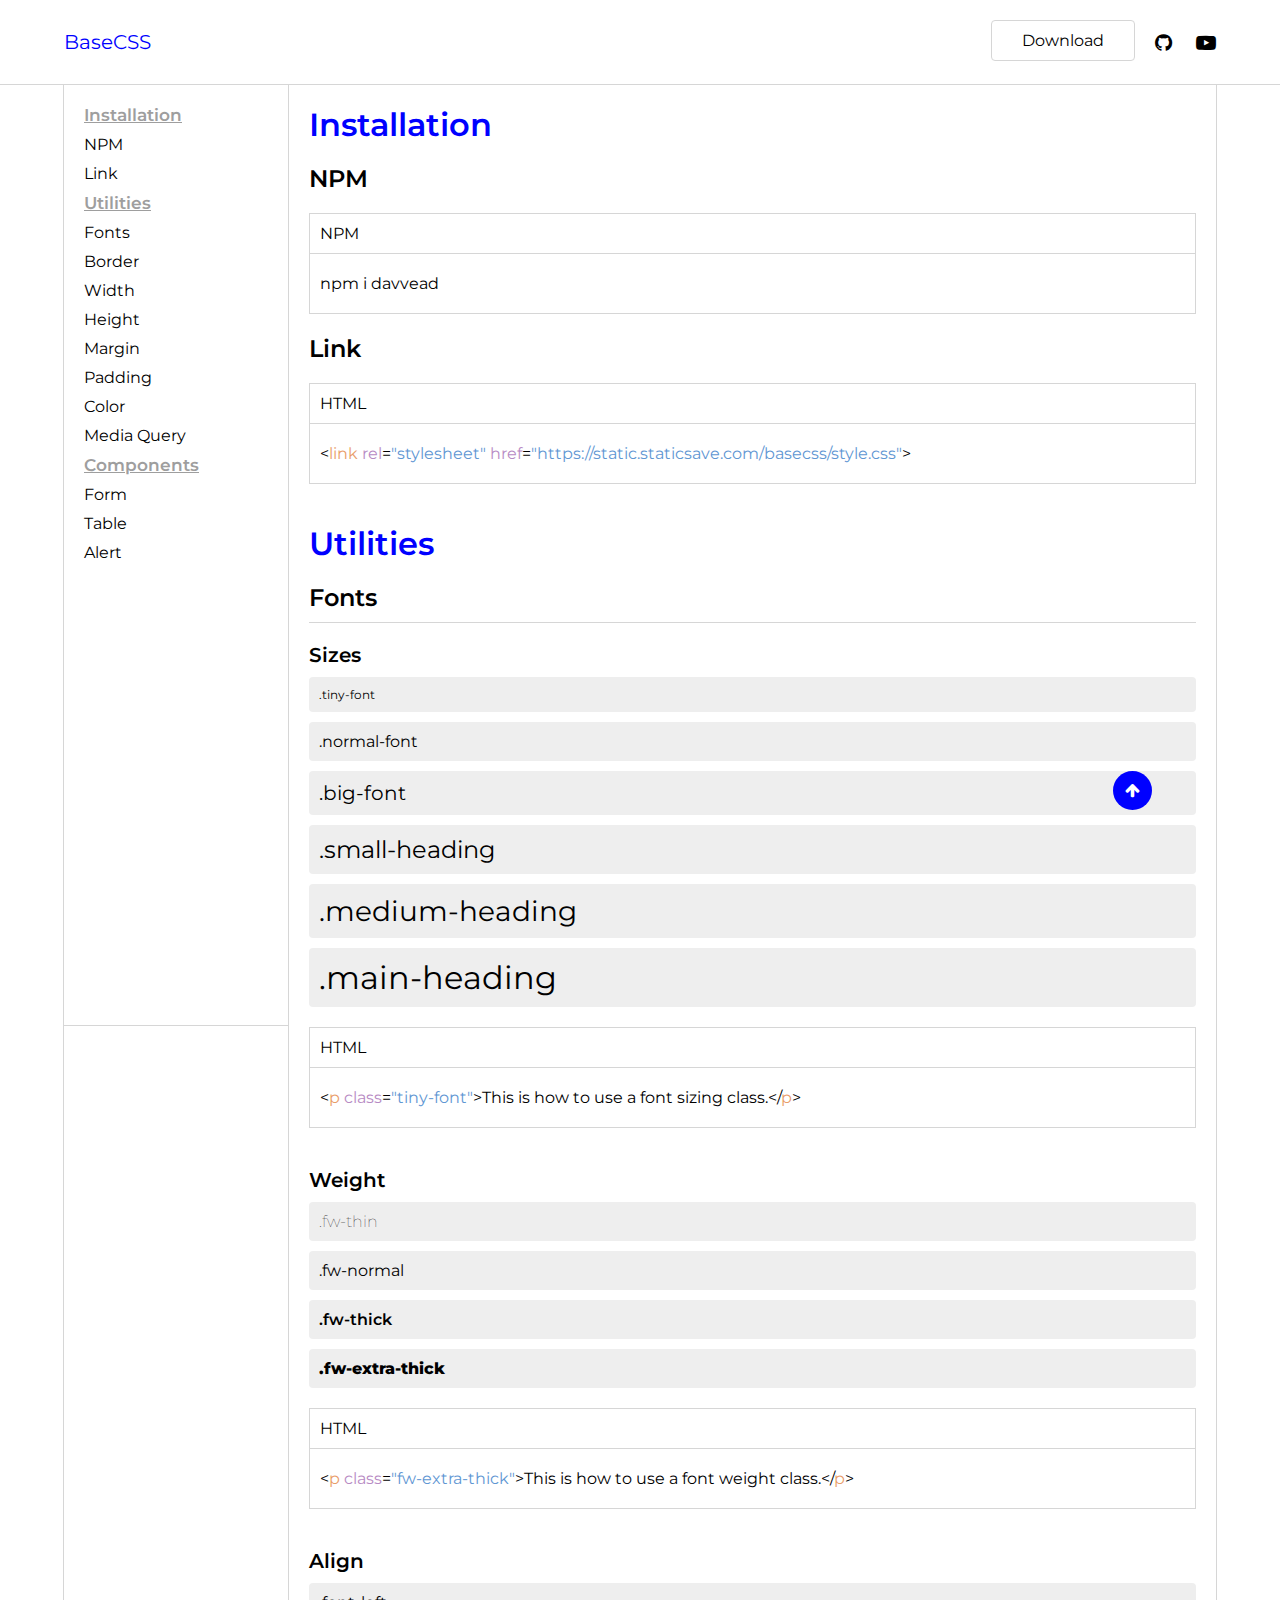
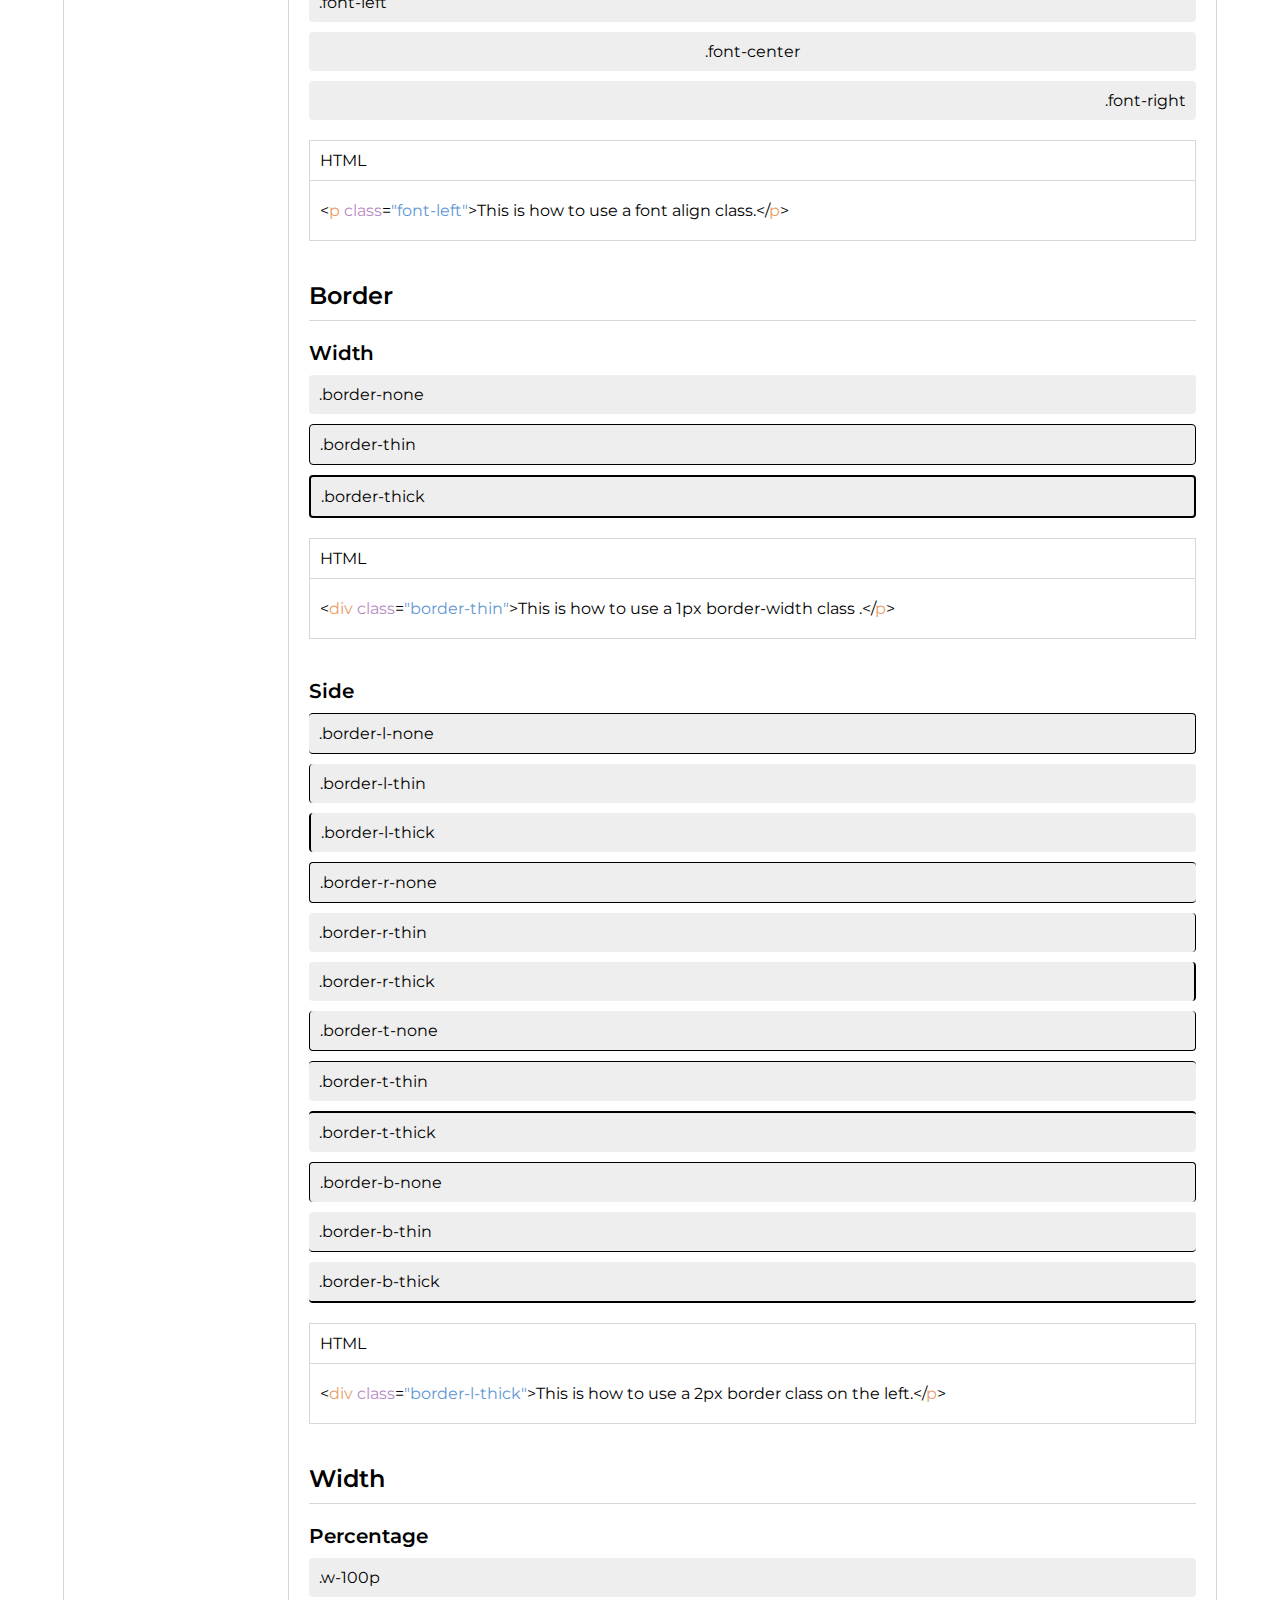
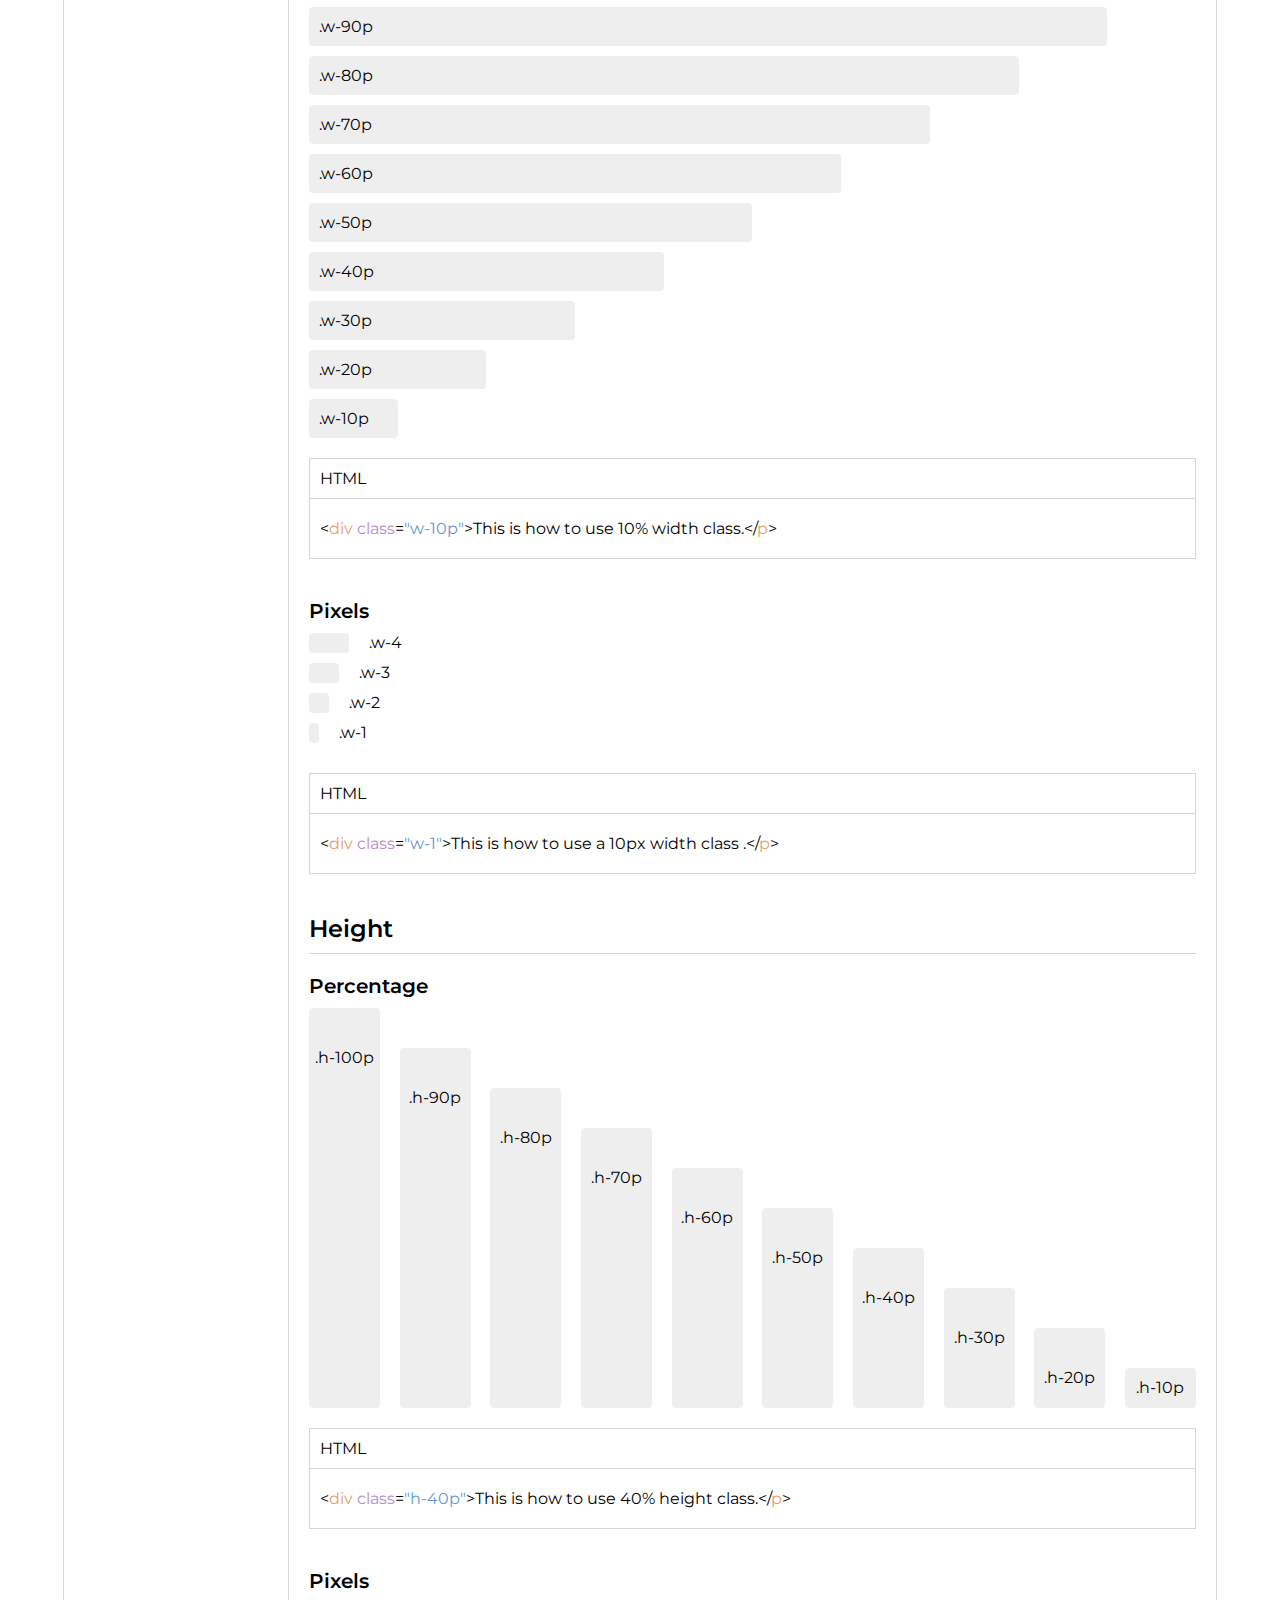
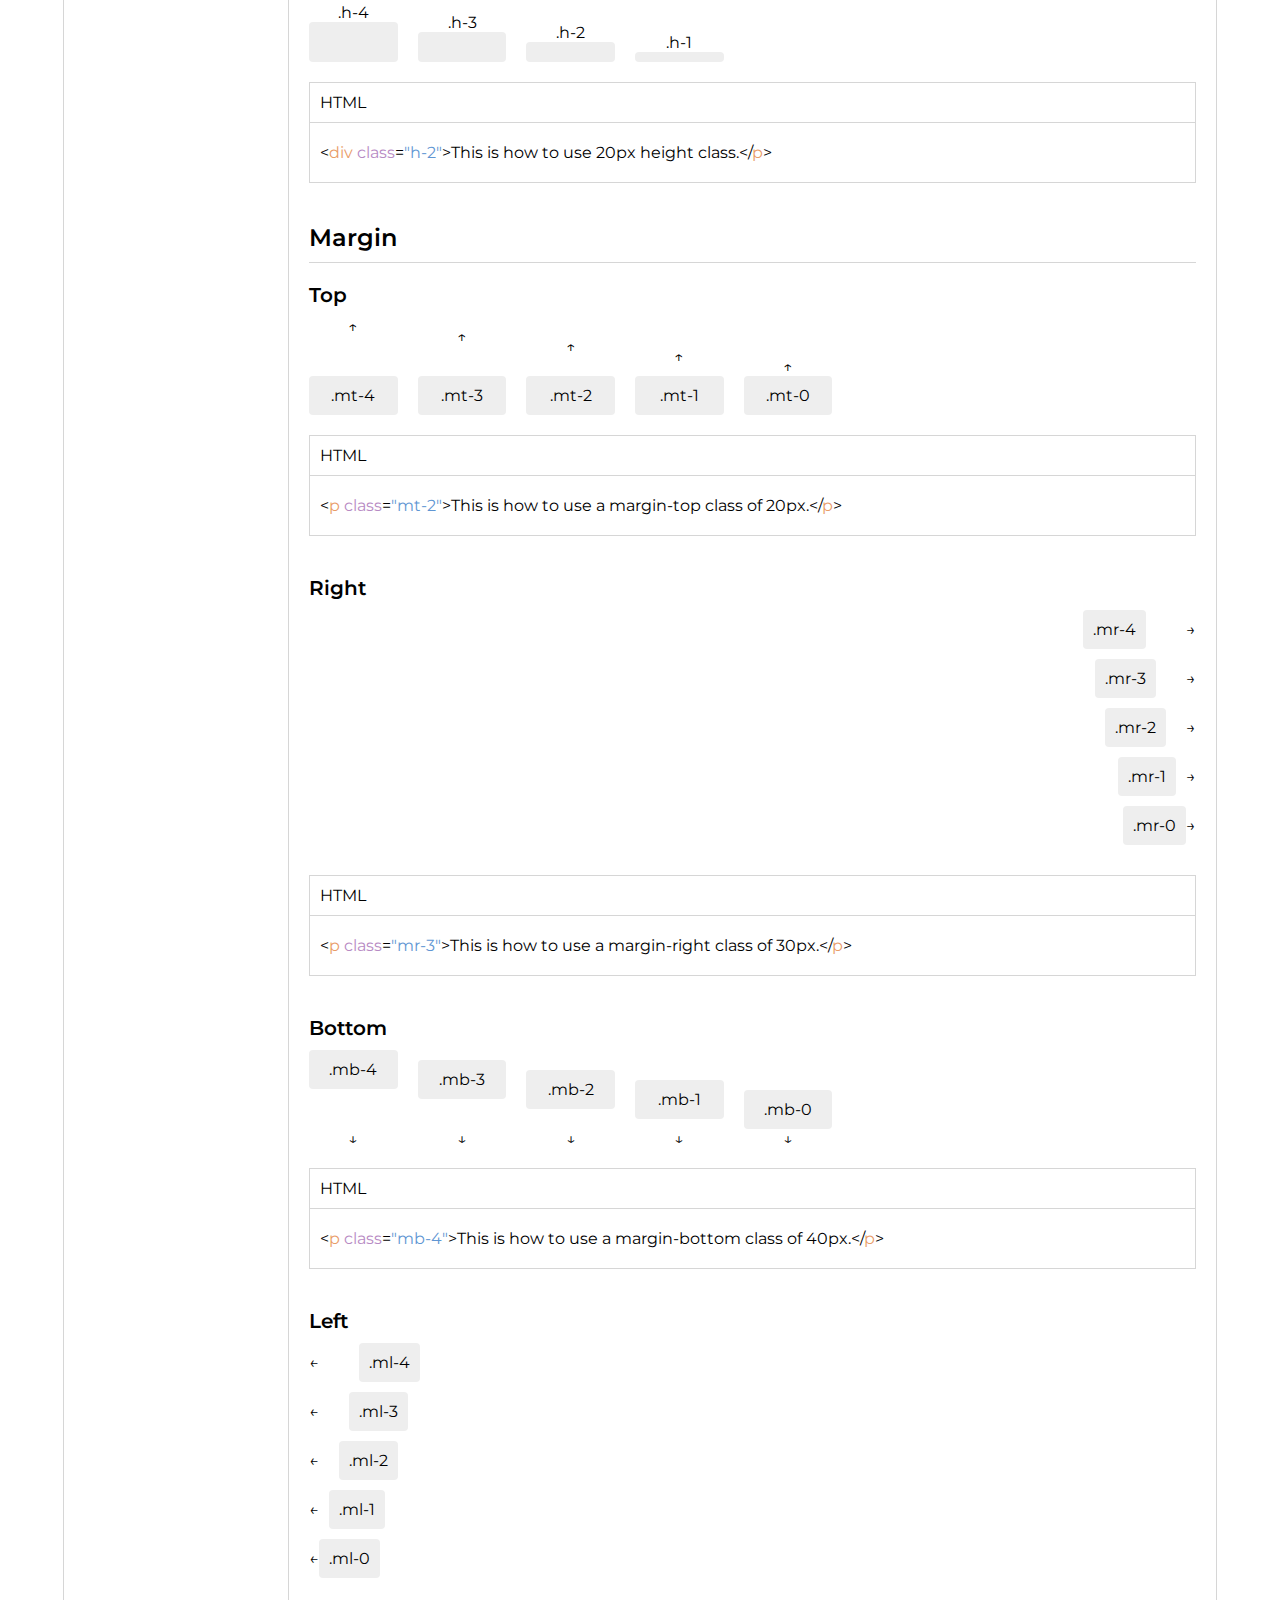
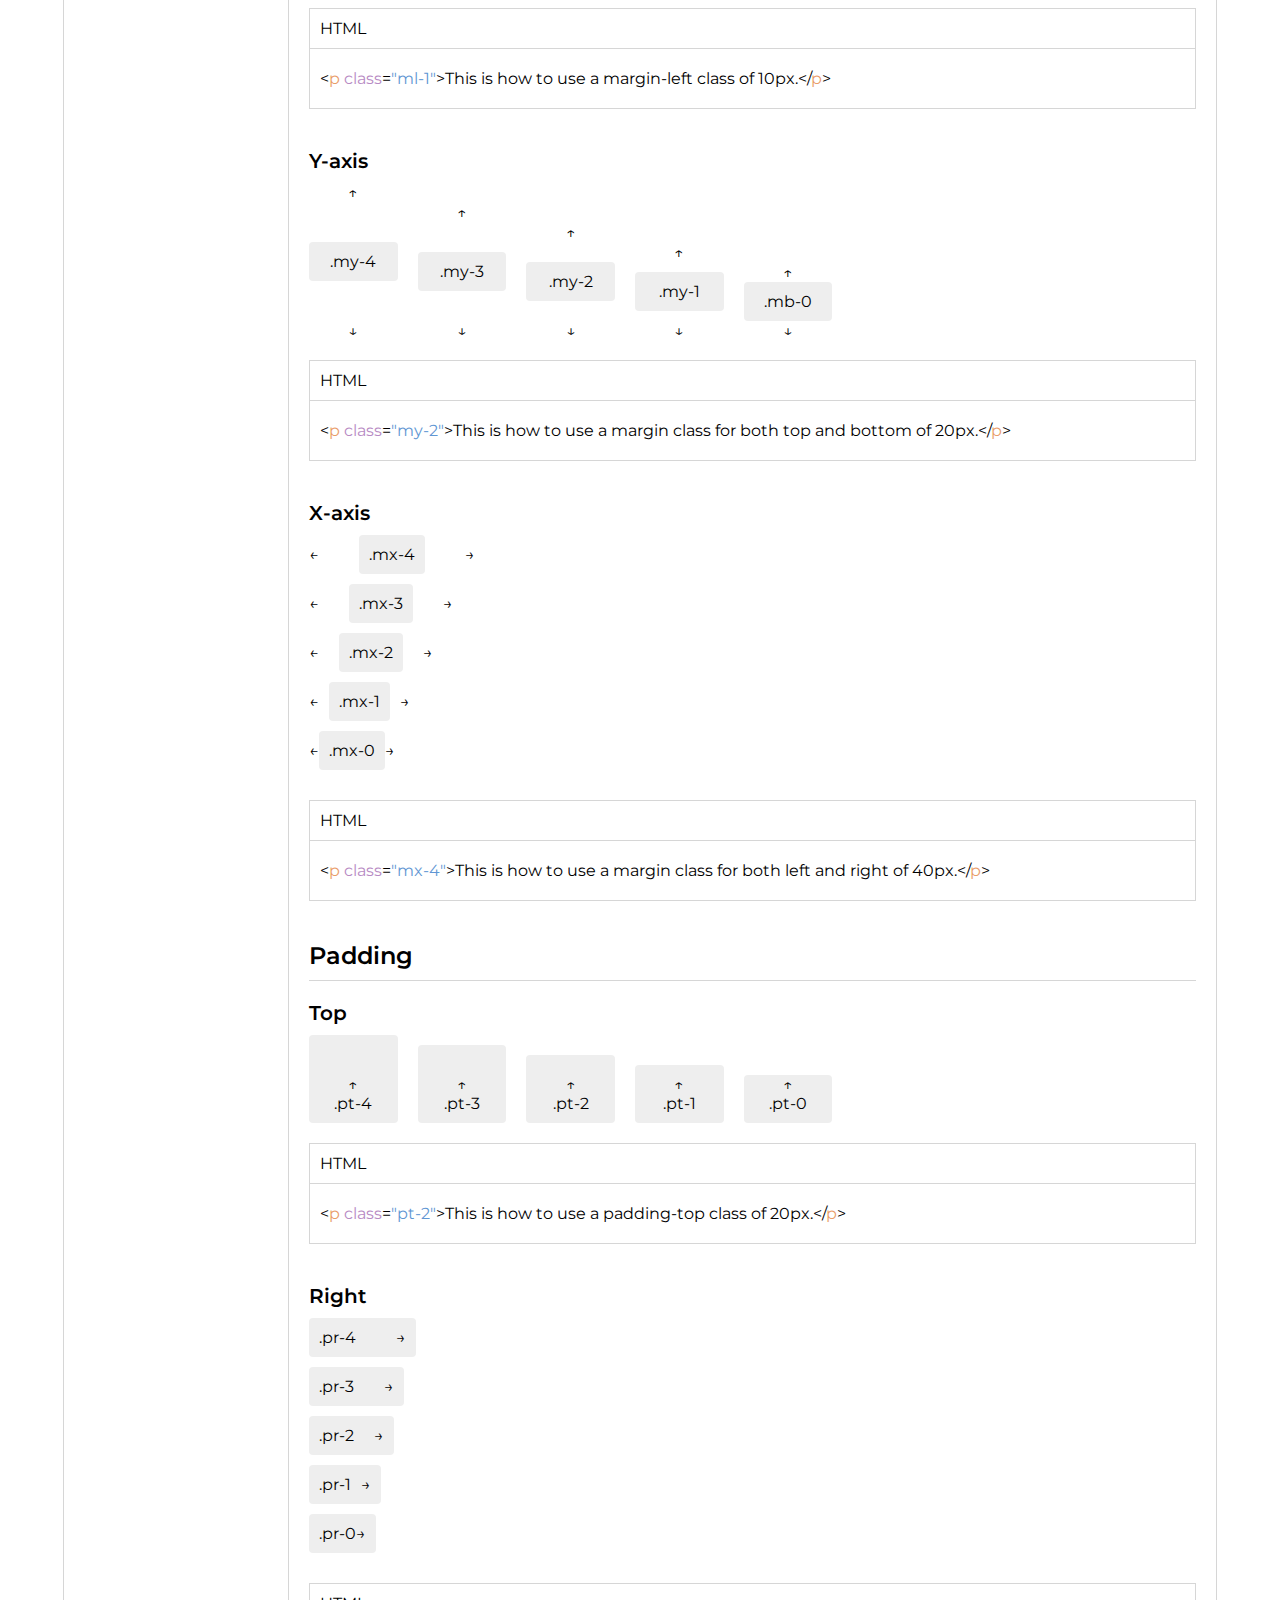
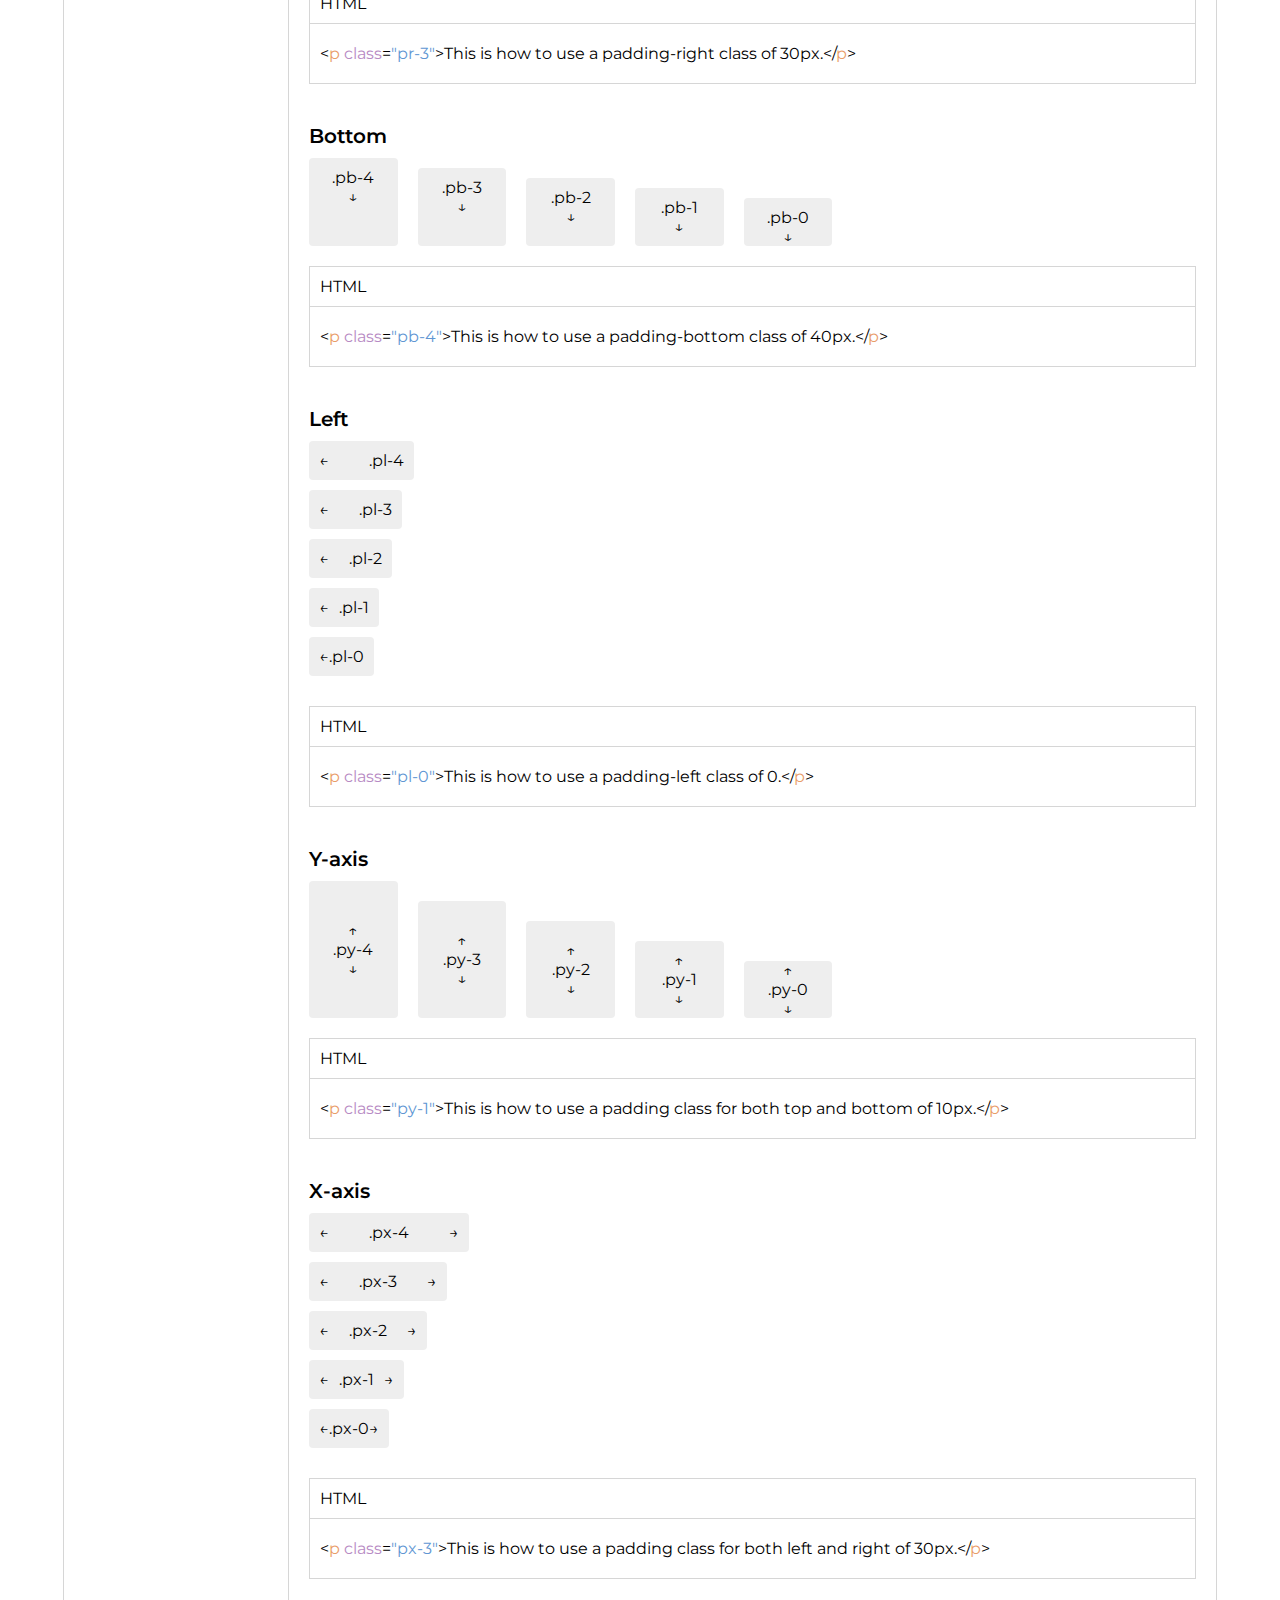
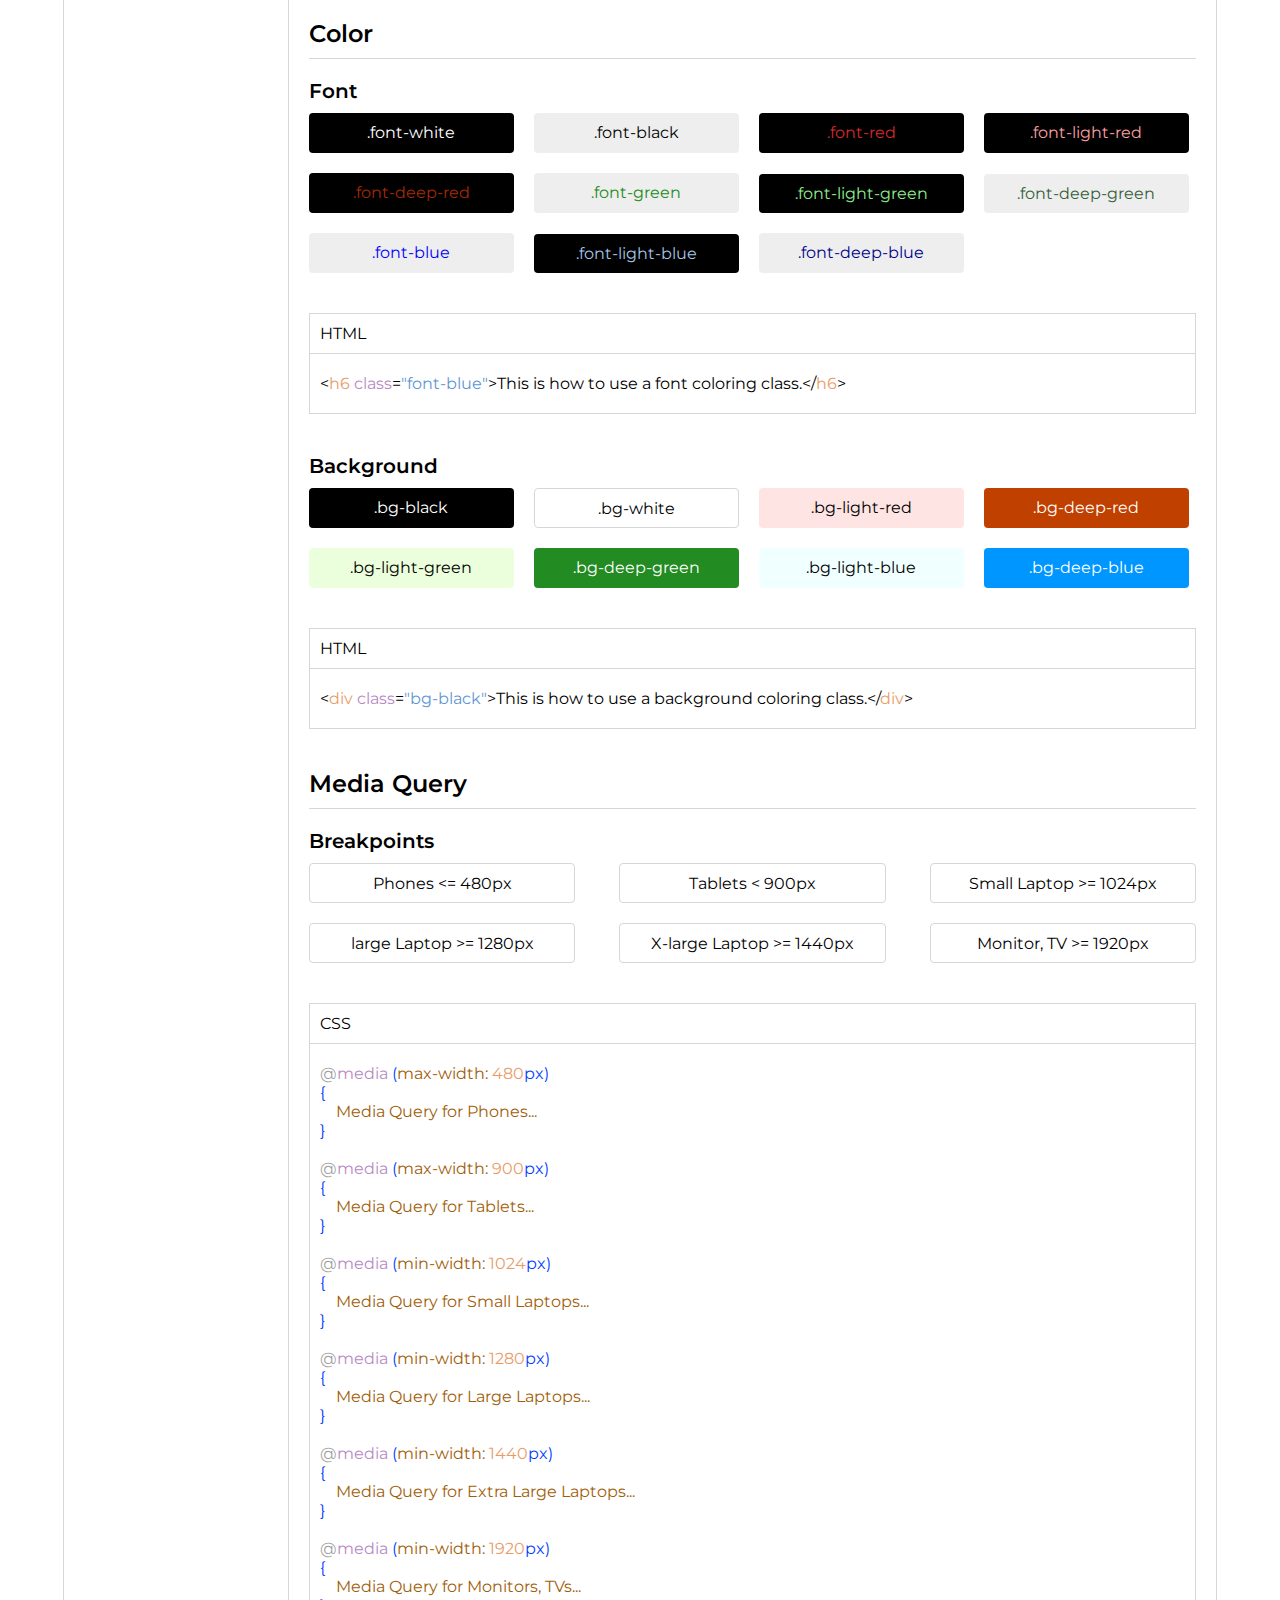
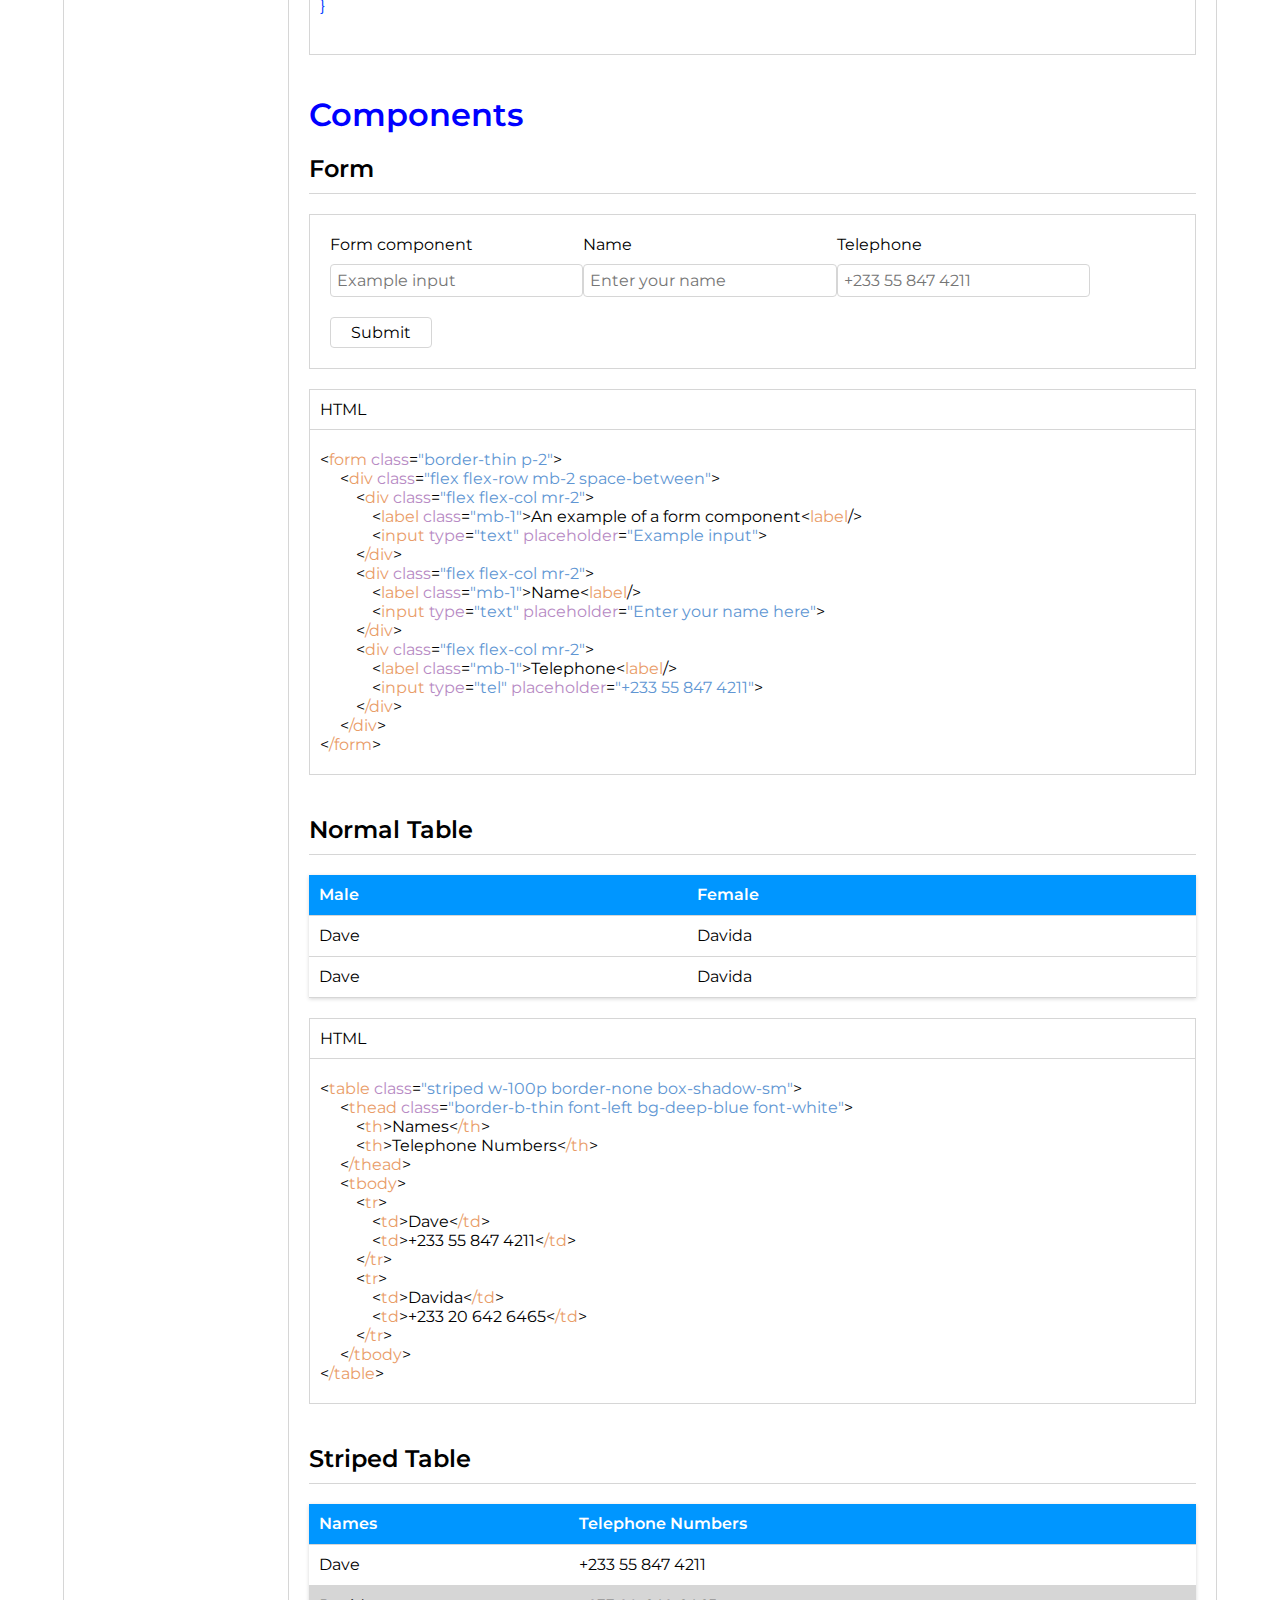
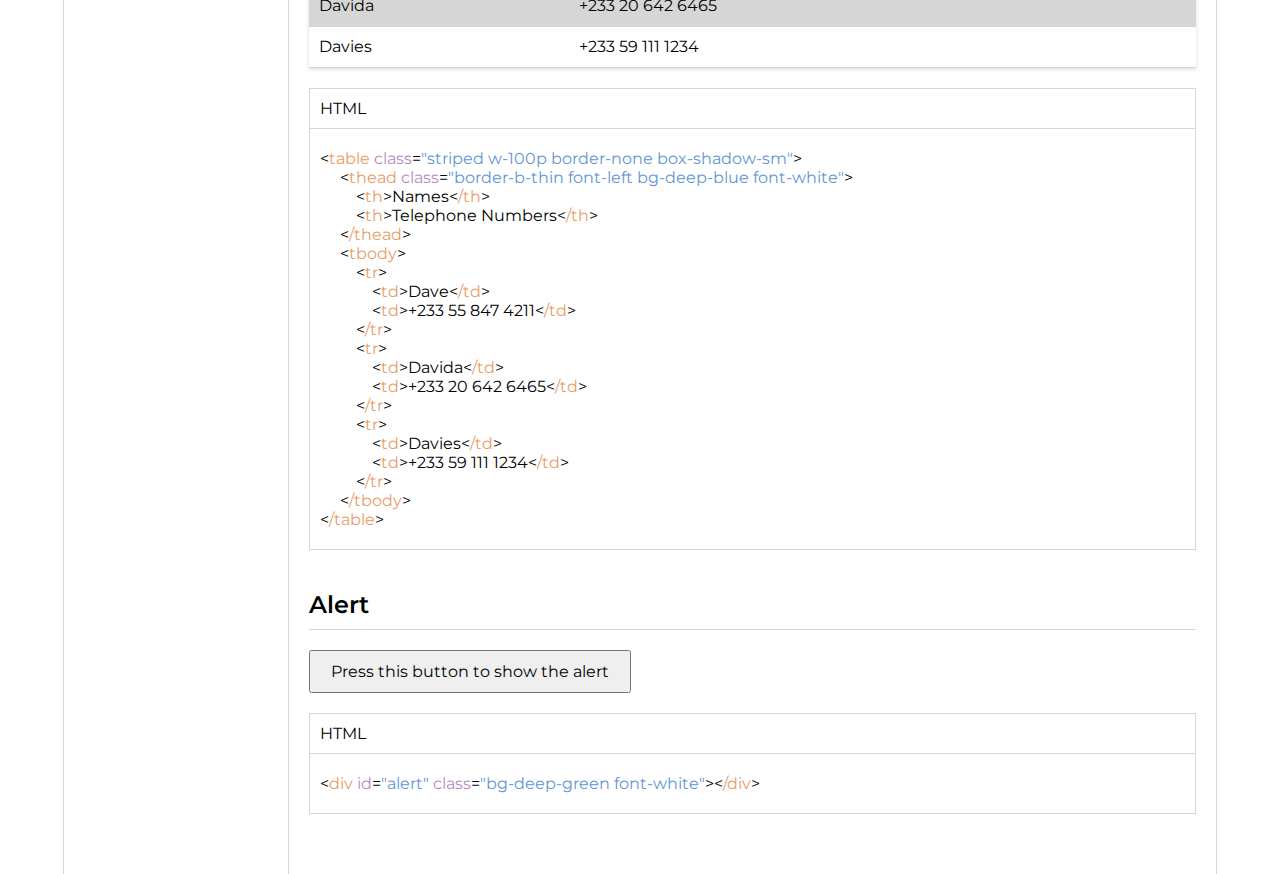
==== commit 4ffa85fe: "First wave completion" ====
--- a/docs.html
+++ b/docs.html
@@ -16,12 +16,12 @@
         <div class="container py-2">
             <div class="nav flex">
                 <div class="nav-left py-1">
-                    <h1 class="big-font font-blue">BaseCSS</h1>
+                    <h1><a href="index.html" class="big-font font-blue">BaseCSS</a></h1>
                 </div>
                 <div class="nav-right ml-auto flex">
-                    <button class="bg-white py-1 px-3 border-thin action-btn">Download</button>
+                    <a href="https://drive.google.com/drive/folders/1dwB73uj_82Nmhw36pMrX4_d9CXOde3dF?usp=sharing"><button class="bg-white py-1 px-3 border-thin action-btn">Download</button></a>
                     <div class="nav-right-icon">
-                        <i class="fa fa-github big-font ml-2 py-1" aria-hidden="true"></i>
+                        <a href="https://github.com/davvvead"><i class="fa fa-github big-font ml-2 py-1" aria-hidden="true"></i></a>
                         <i class="fa fa-youtube-play big-font ml-2 py-1" aria-hidden="true"></i>
                     </div>
                 </div>
@@ -57,7 +57,7 @@
                 </ul>
             </div>
             <div class="flex social-icons">
-                <i class="fa fa-github big-font ml-2" aria-hidden="true"></i>
+                <a href="https://github.com/davvvead"><i class="fa fa-github big-font ml-2" aria-hidden="true"></i></a>
                 <i class="fa fa-youtube-play big-font ml-2" aria-hidden="true"></i>
             </div>
         </div>
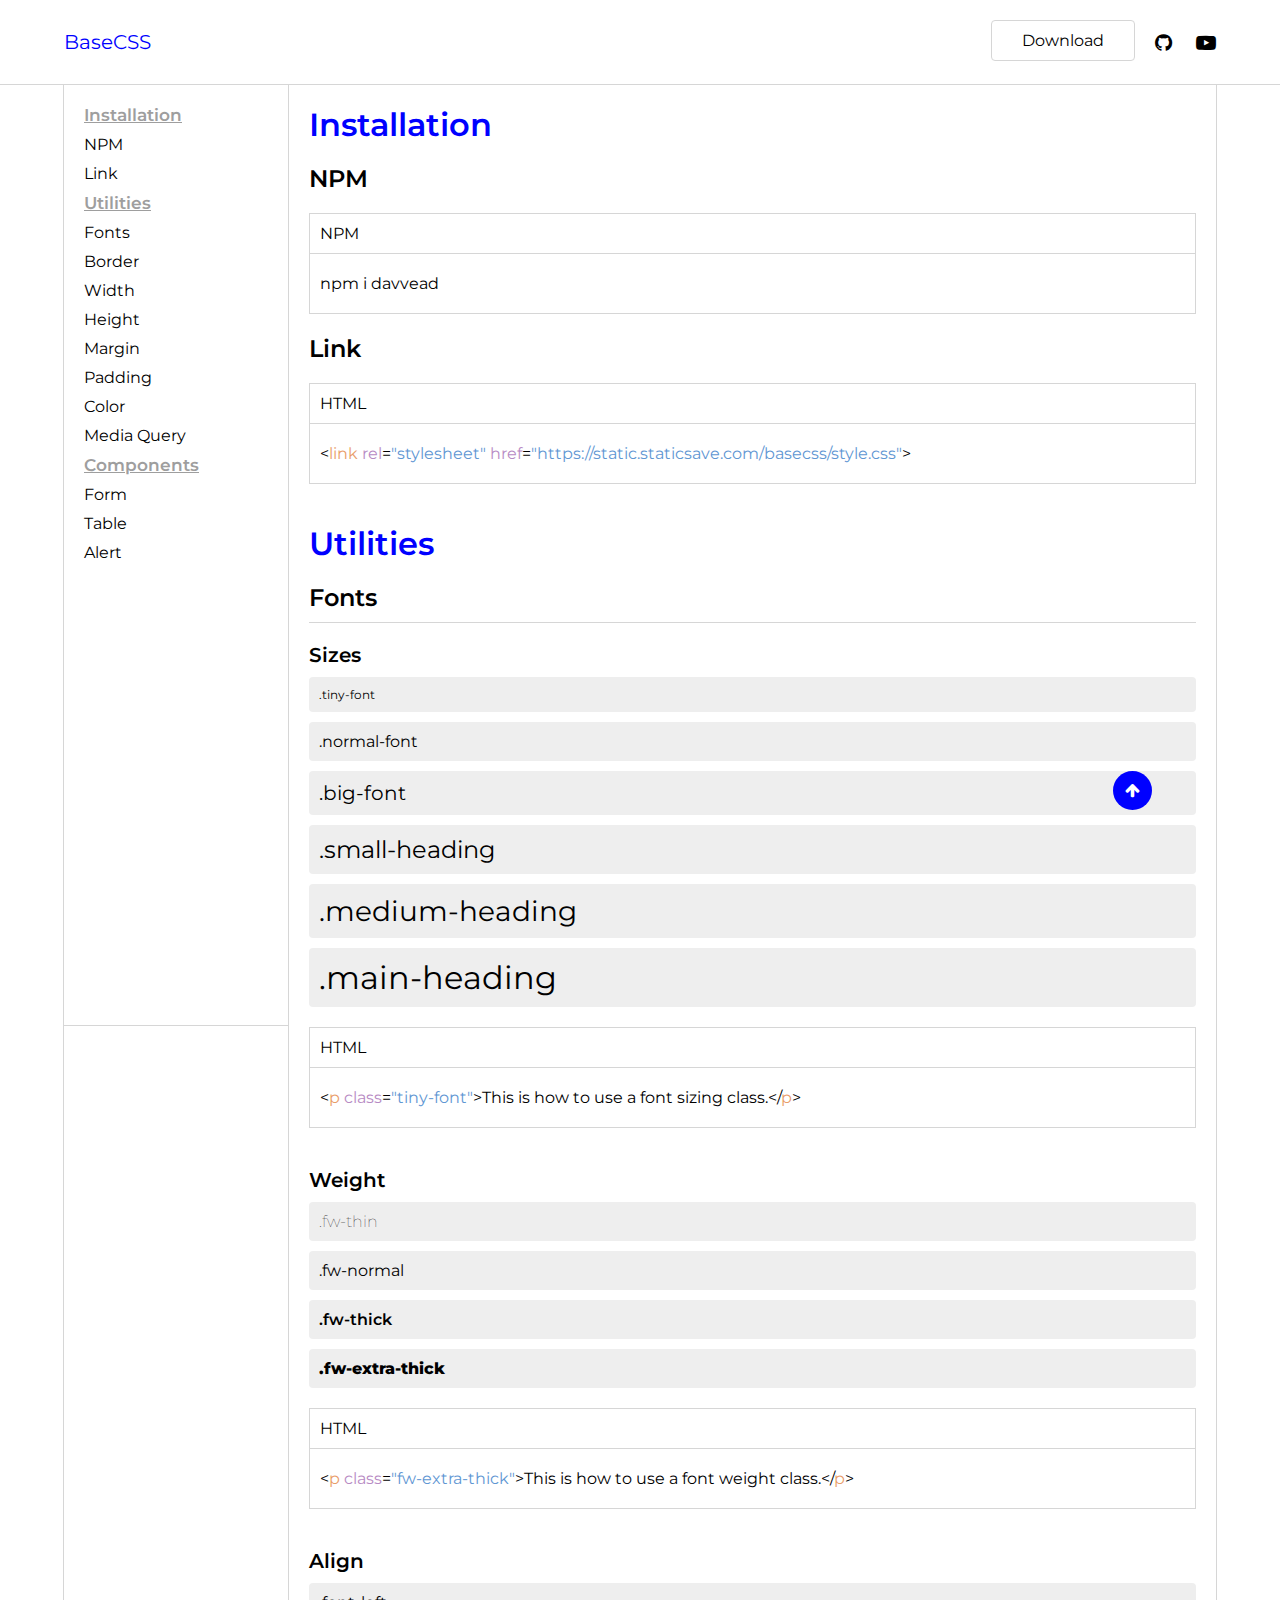
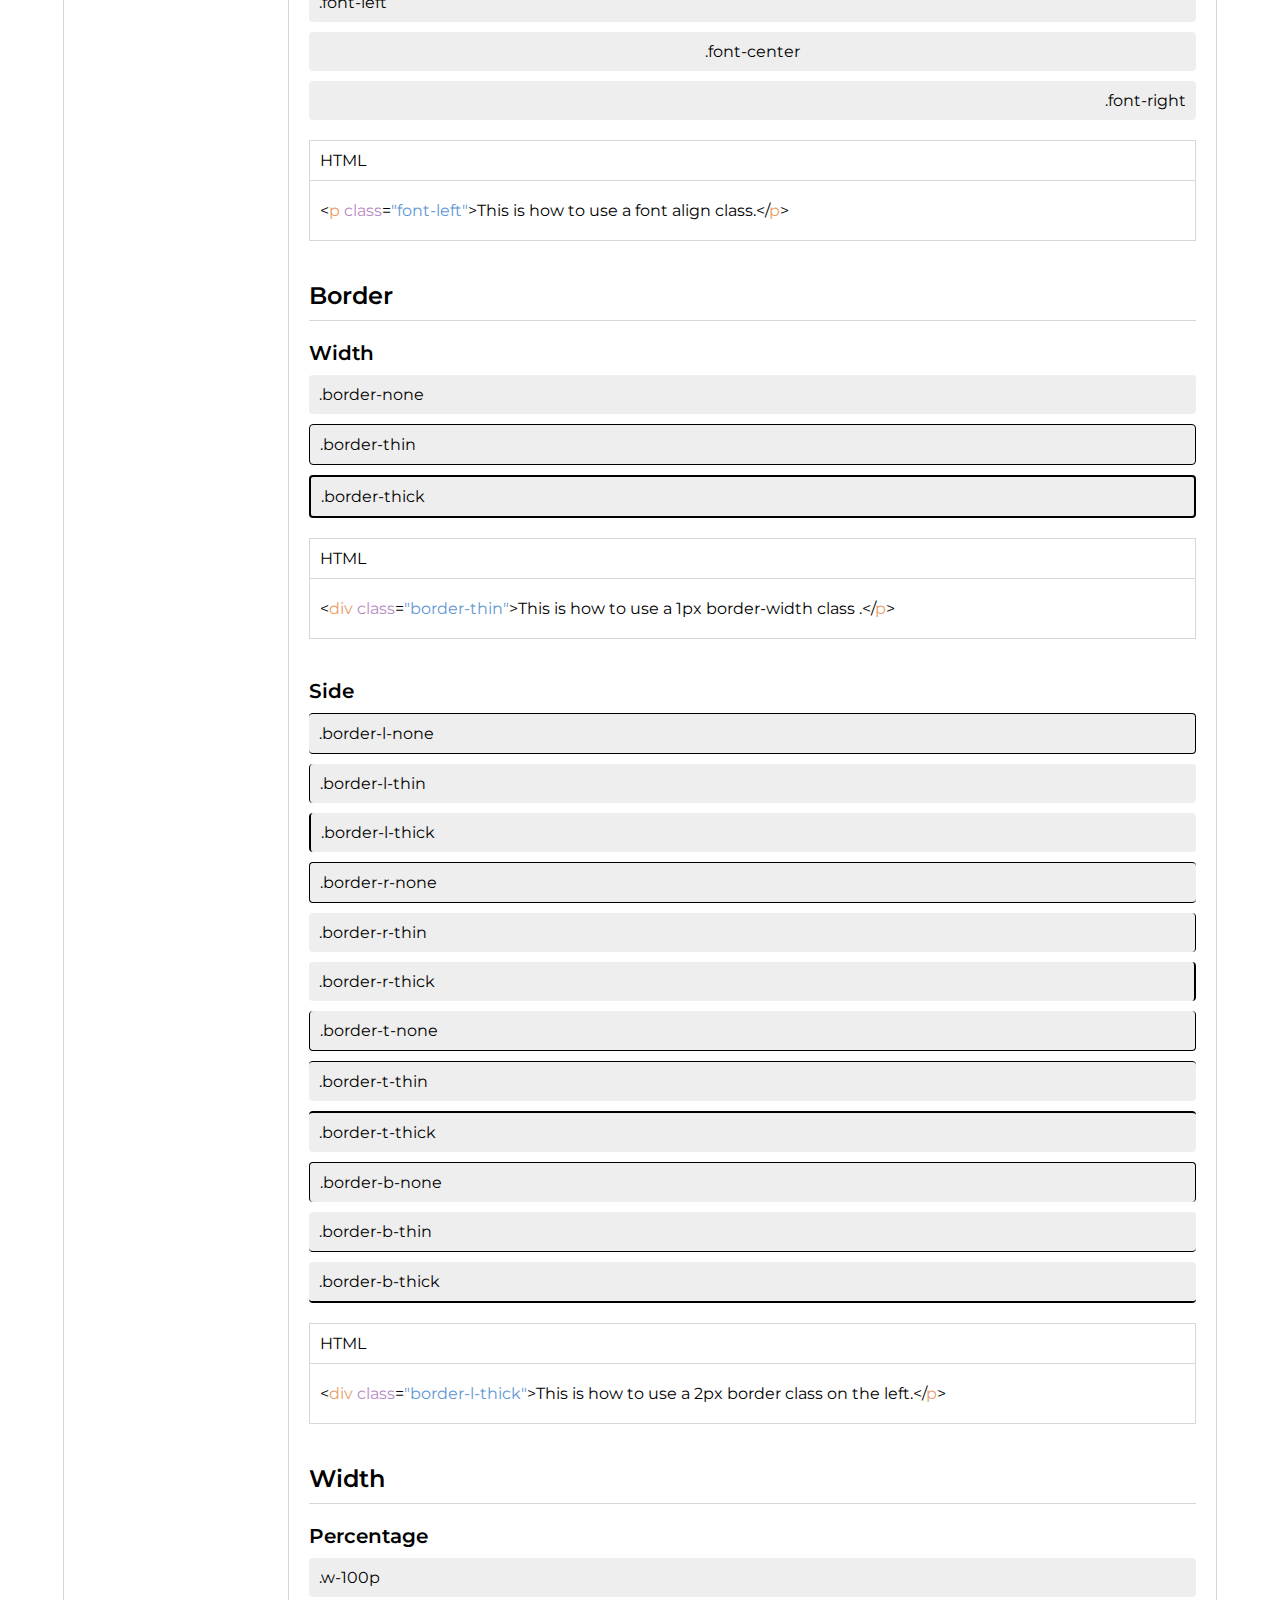
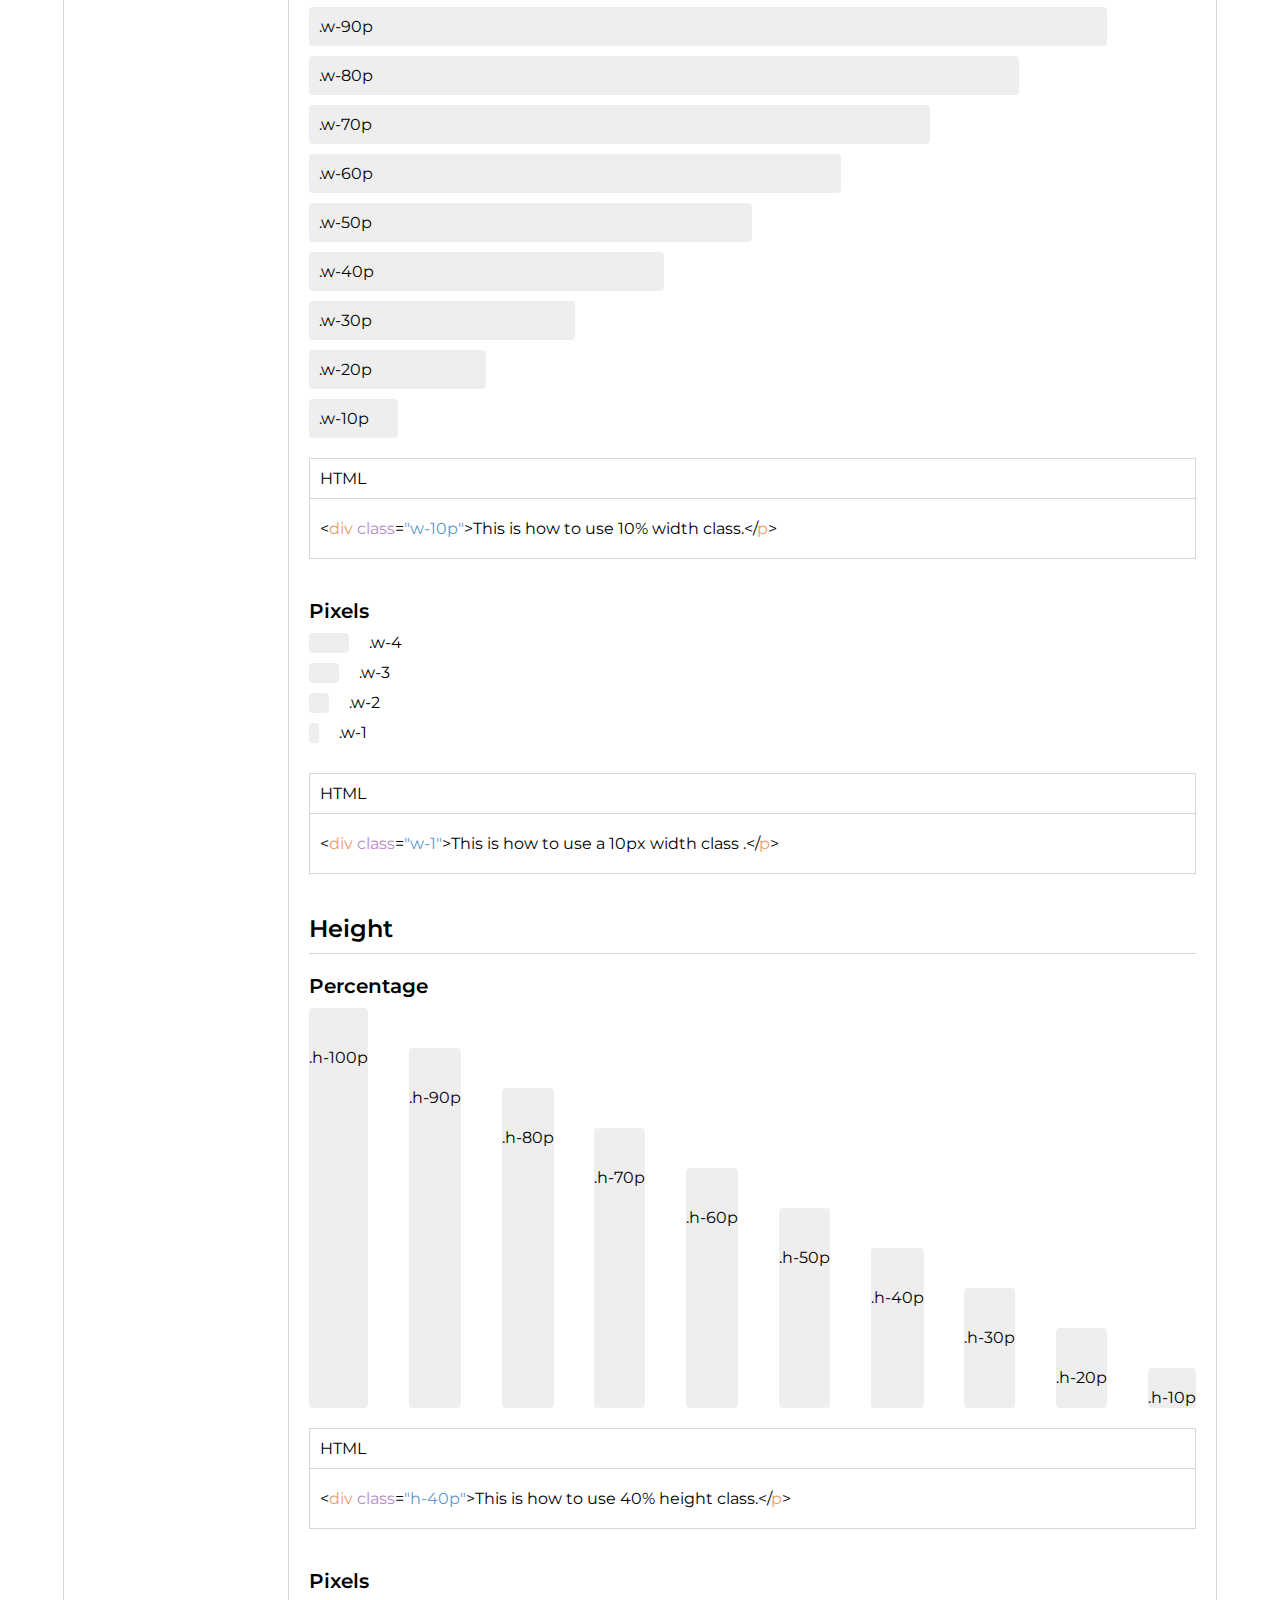
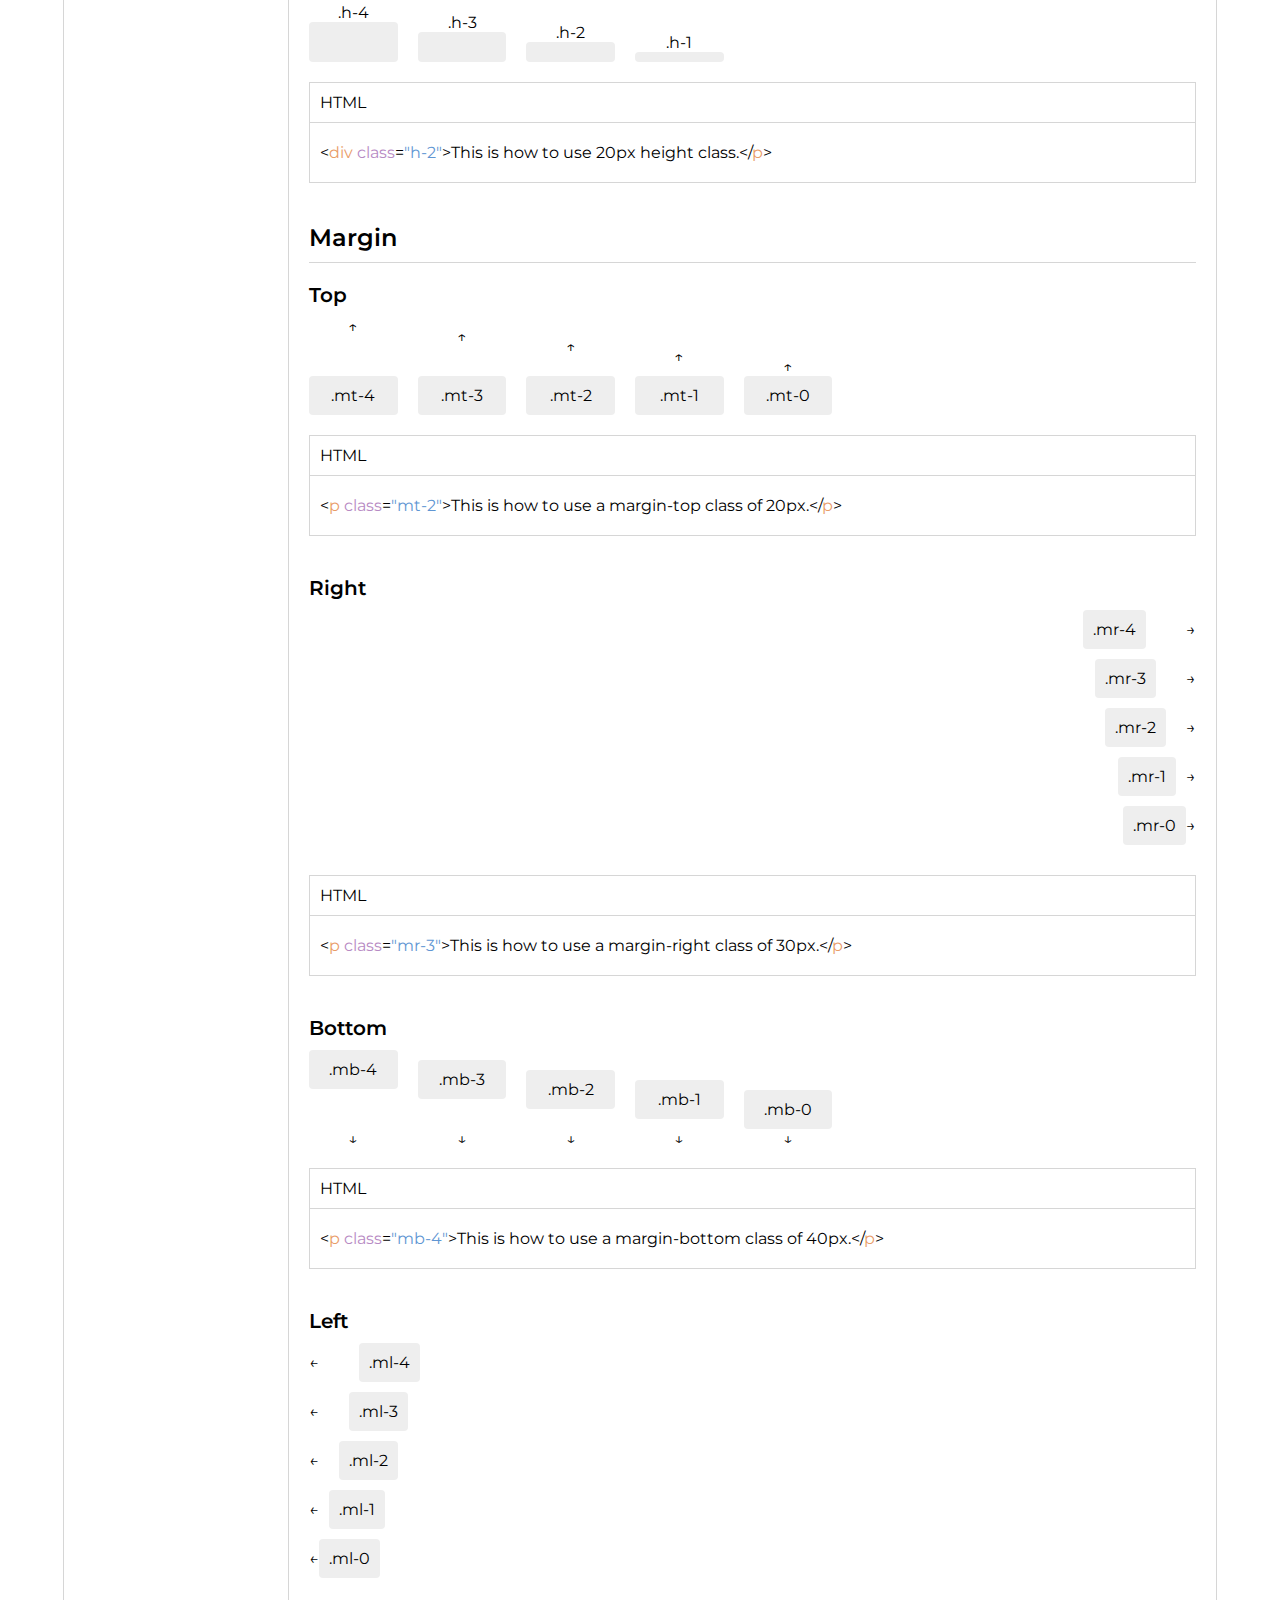
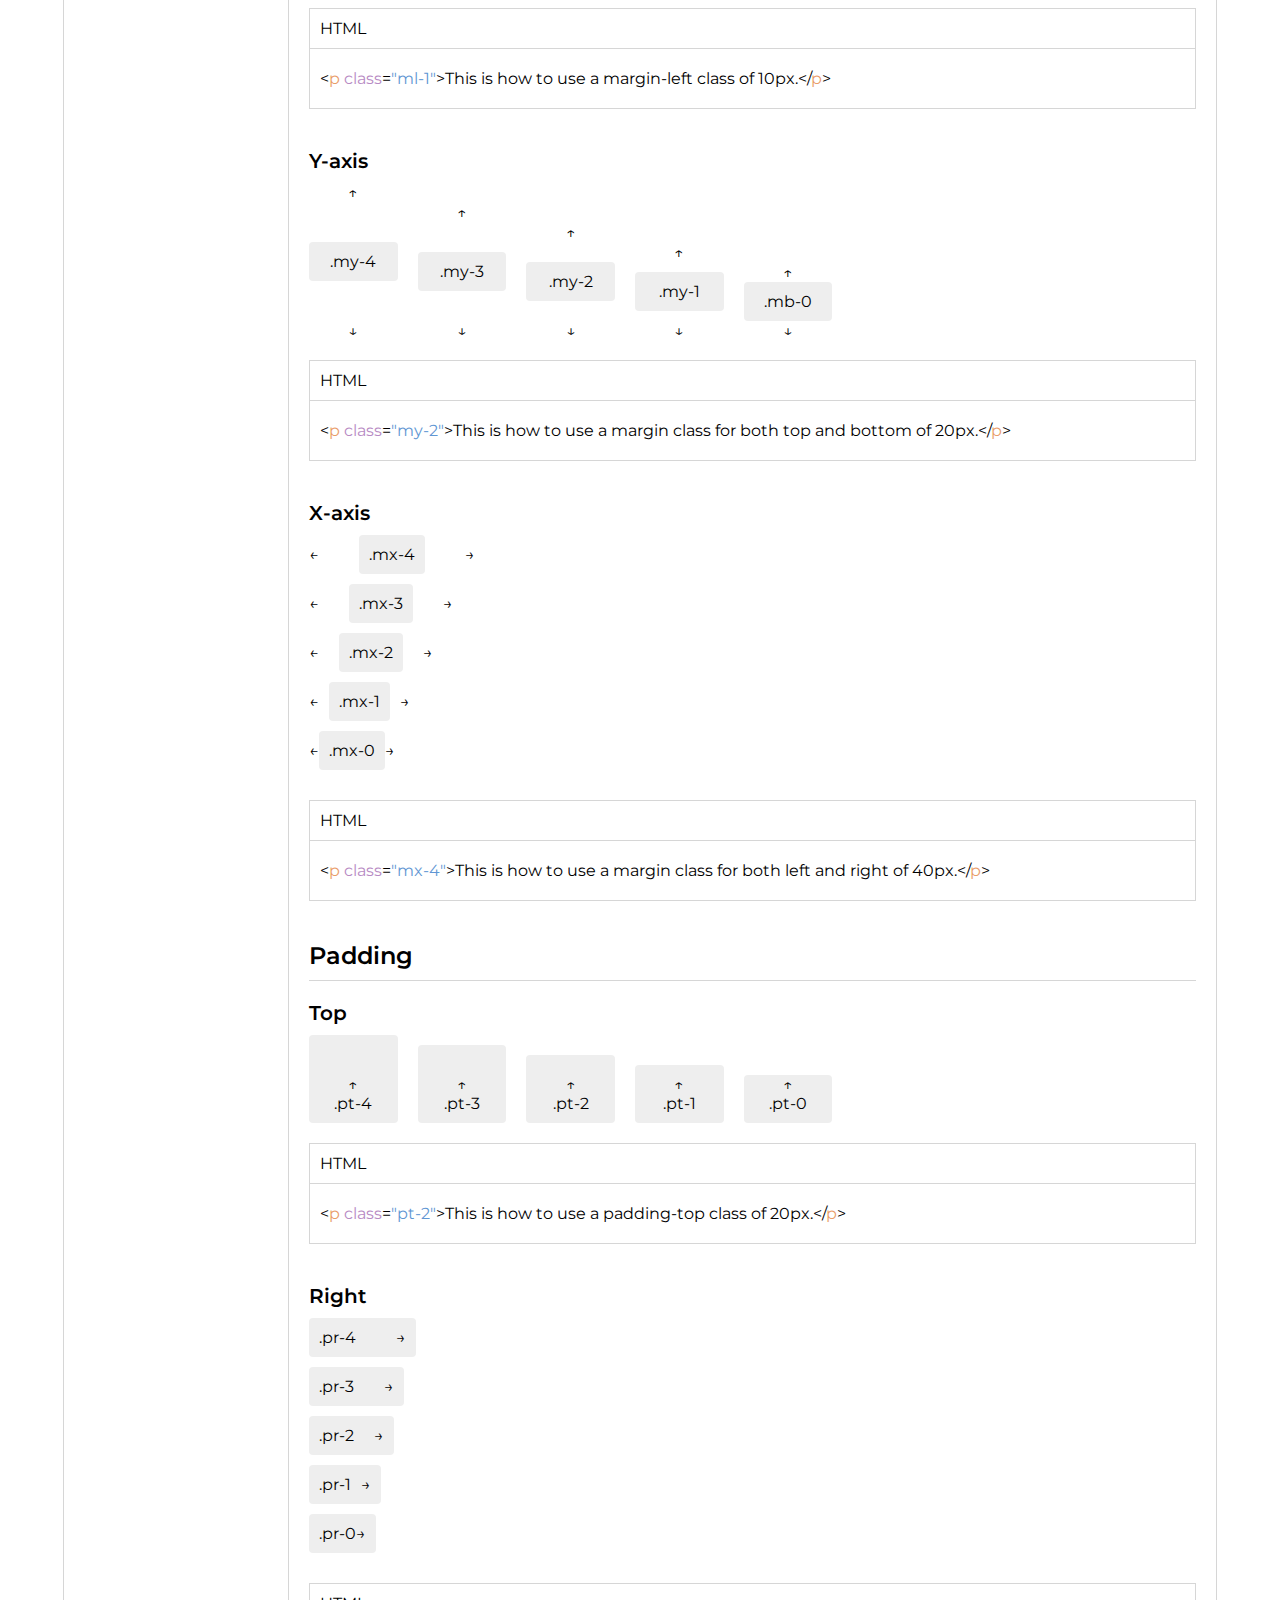
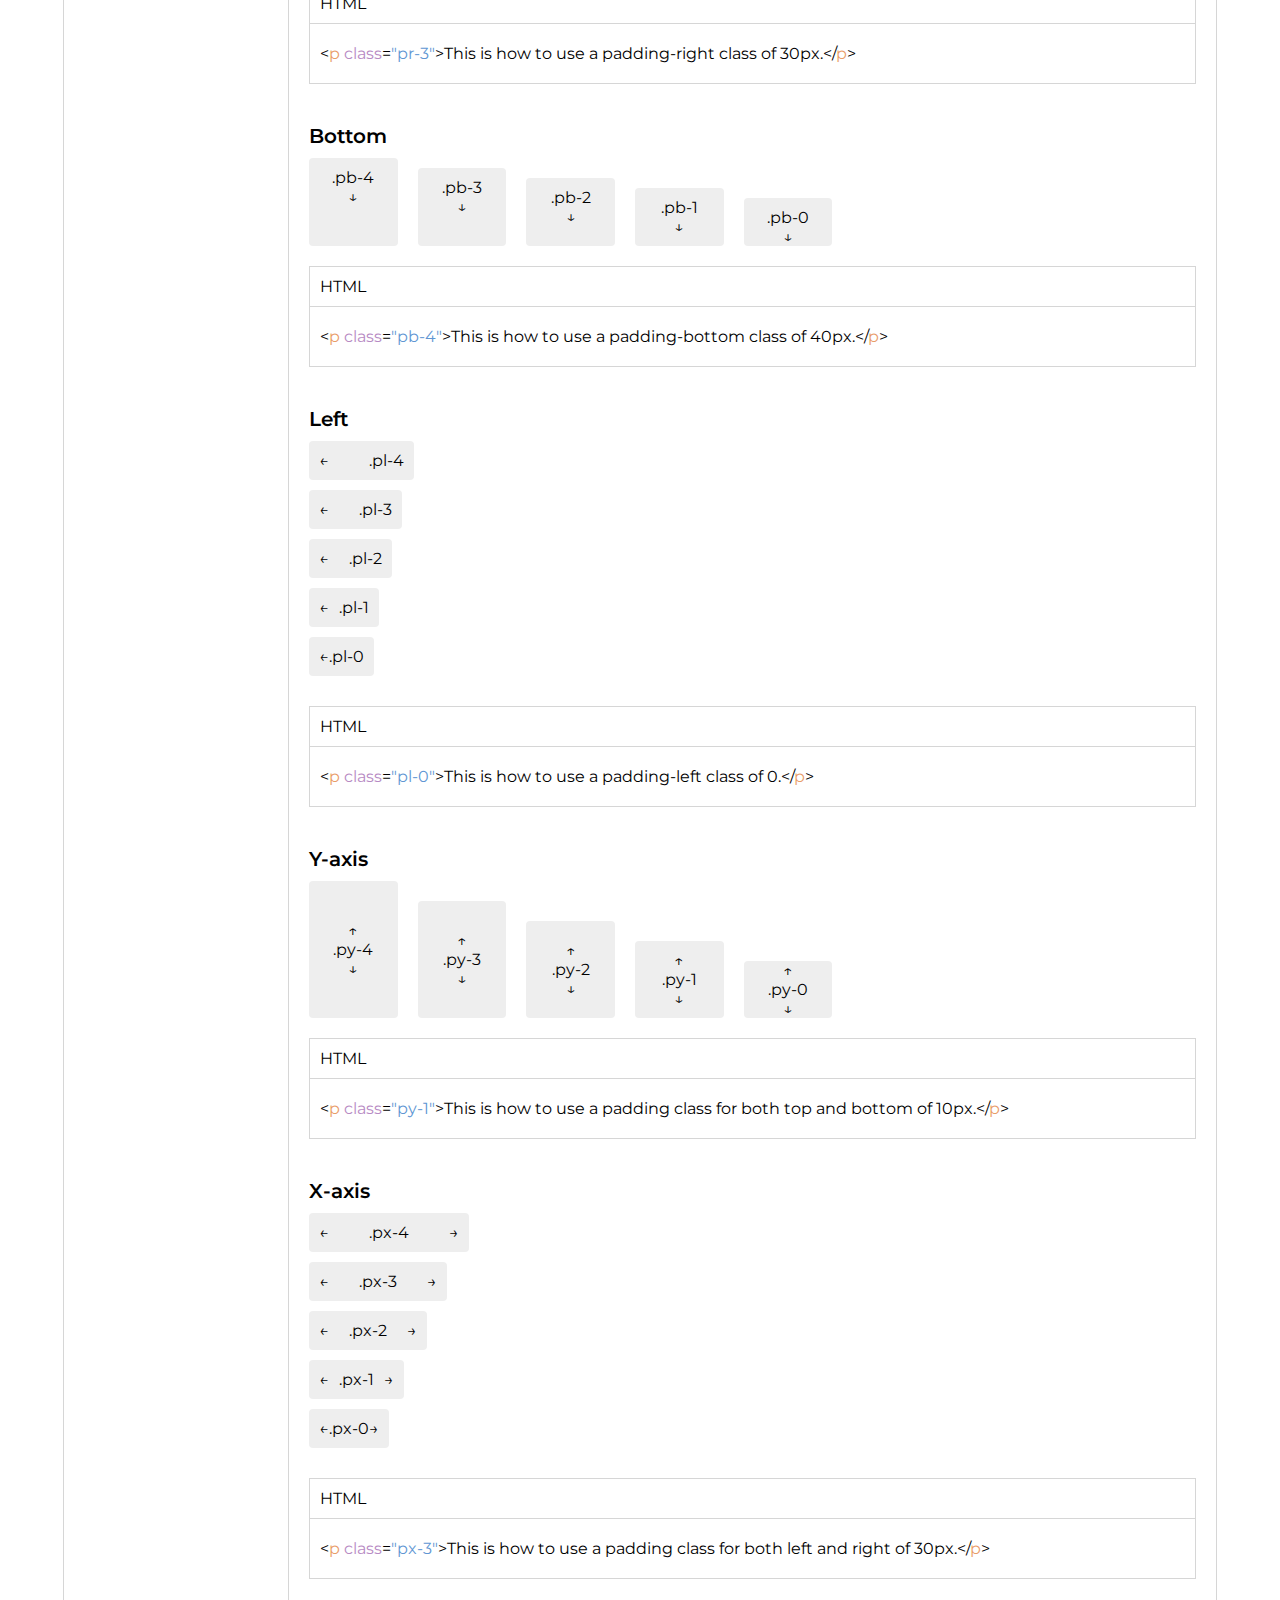
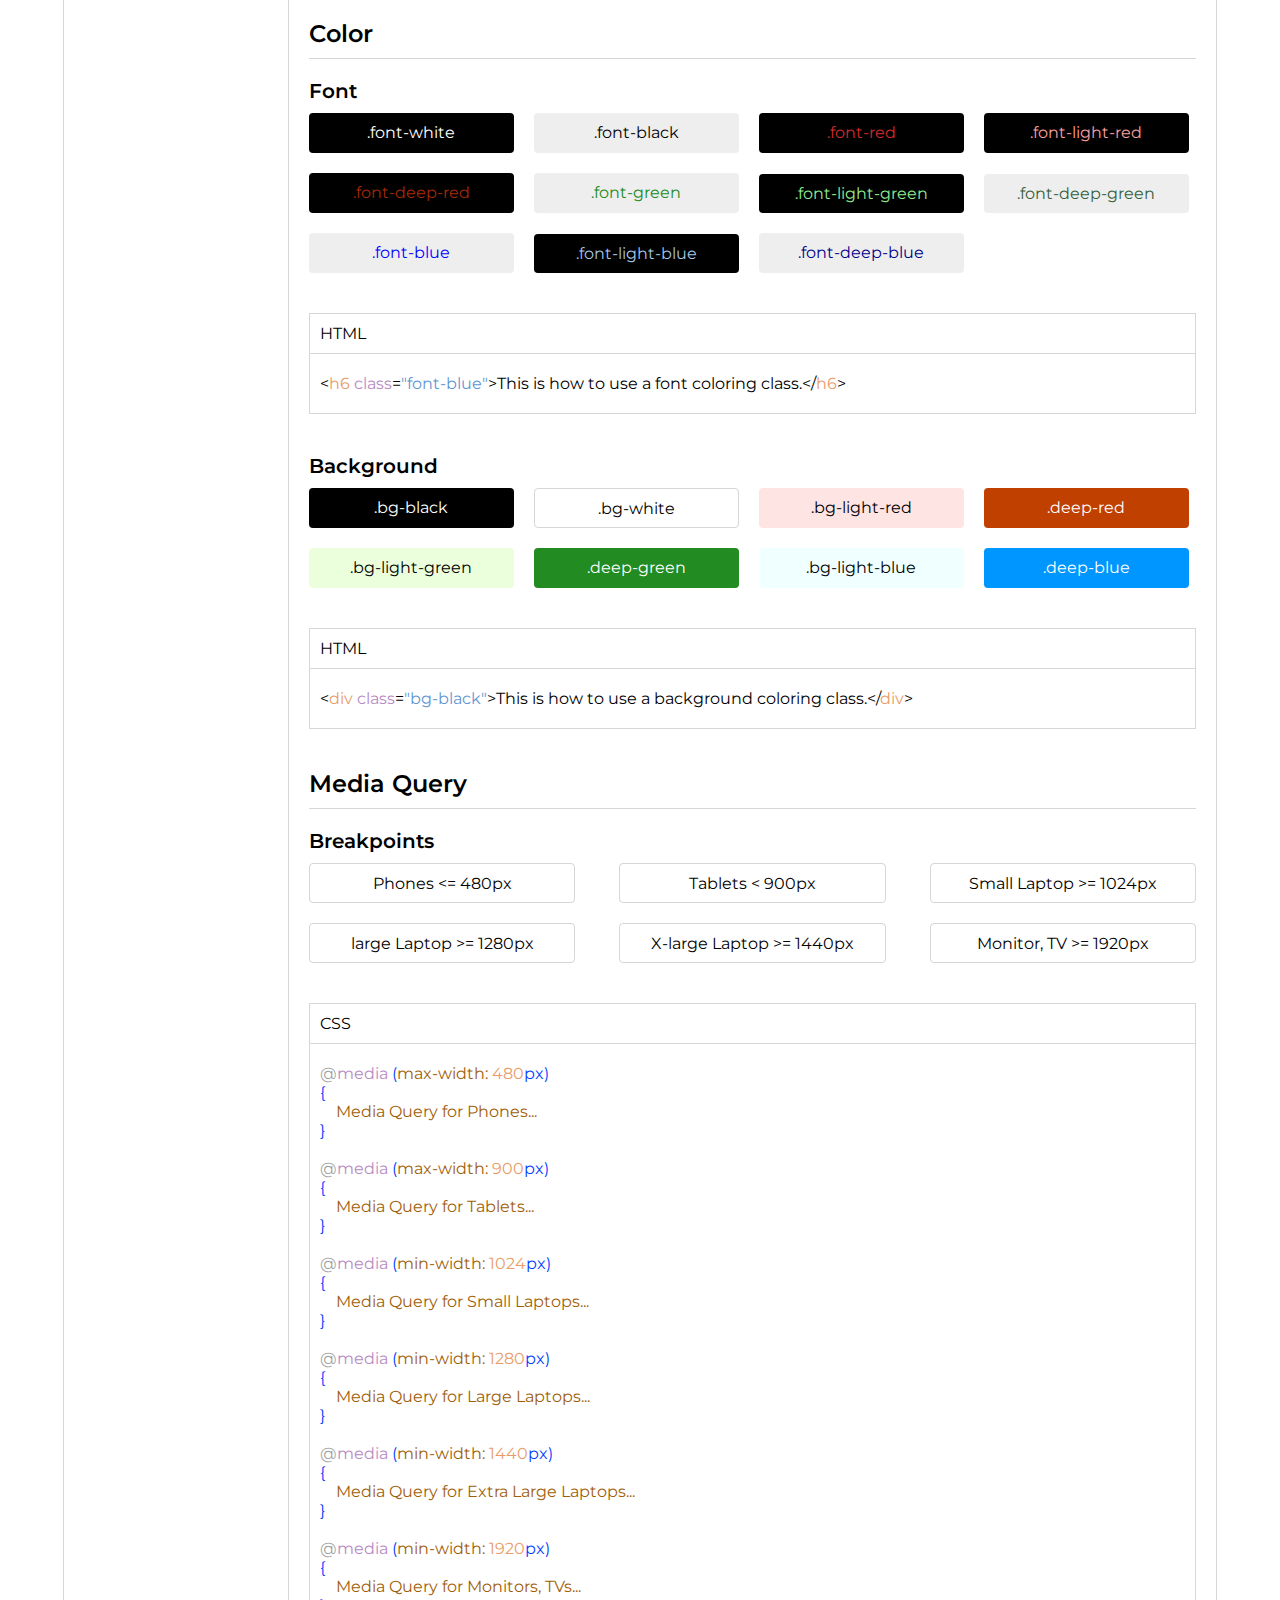
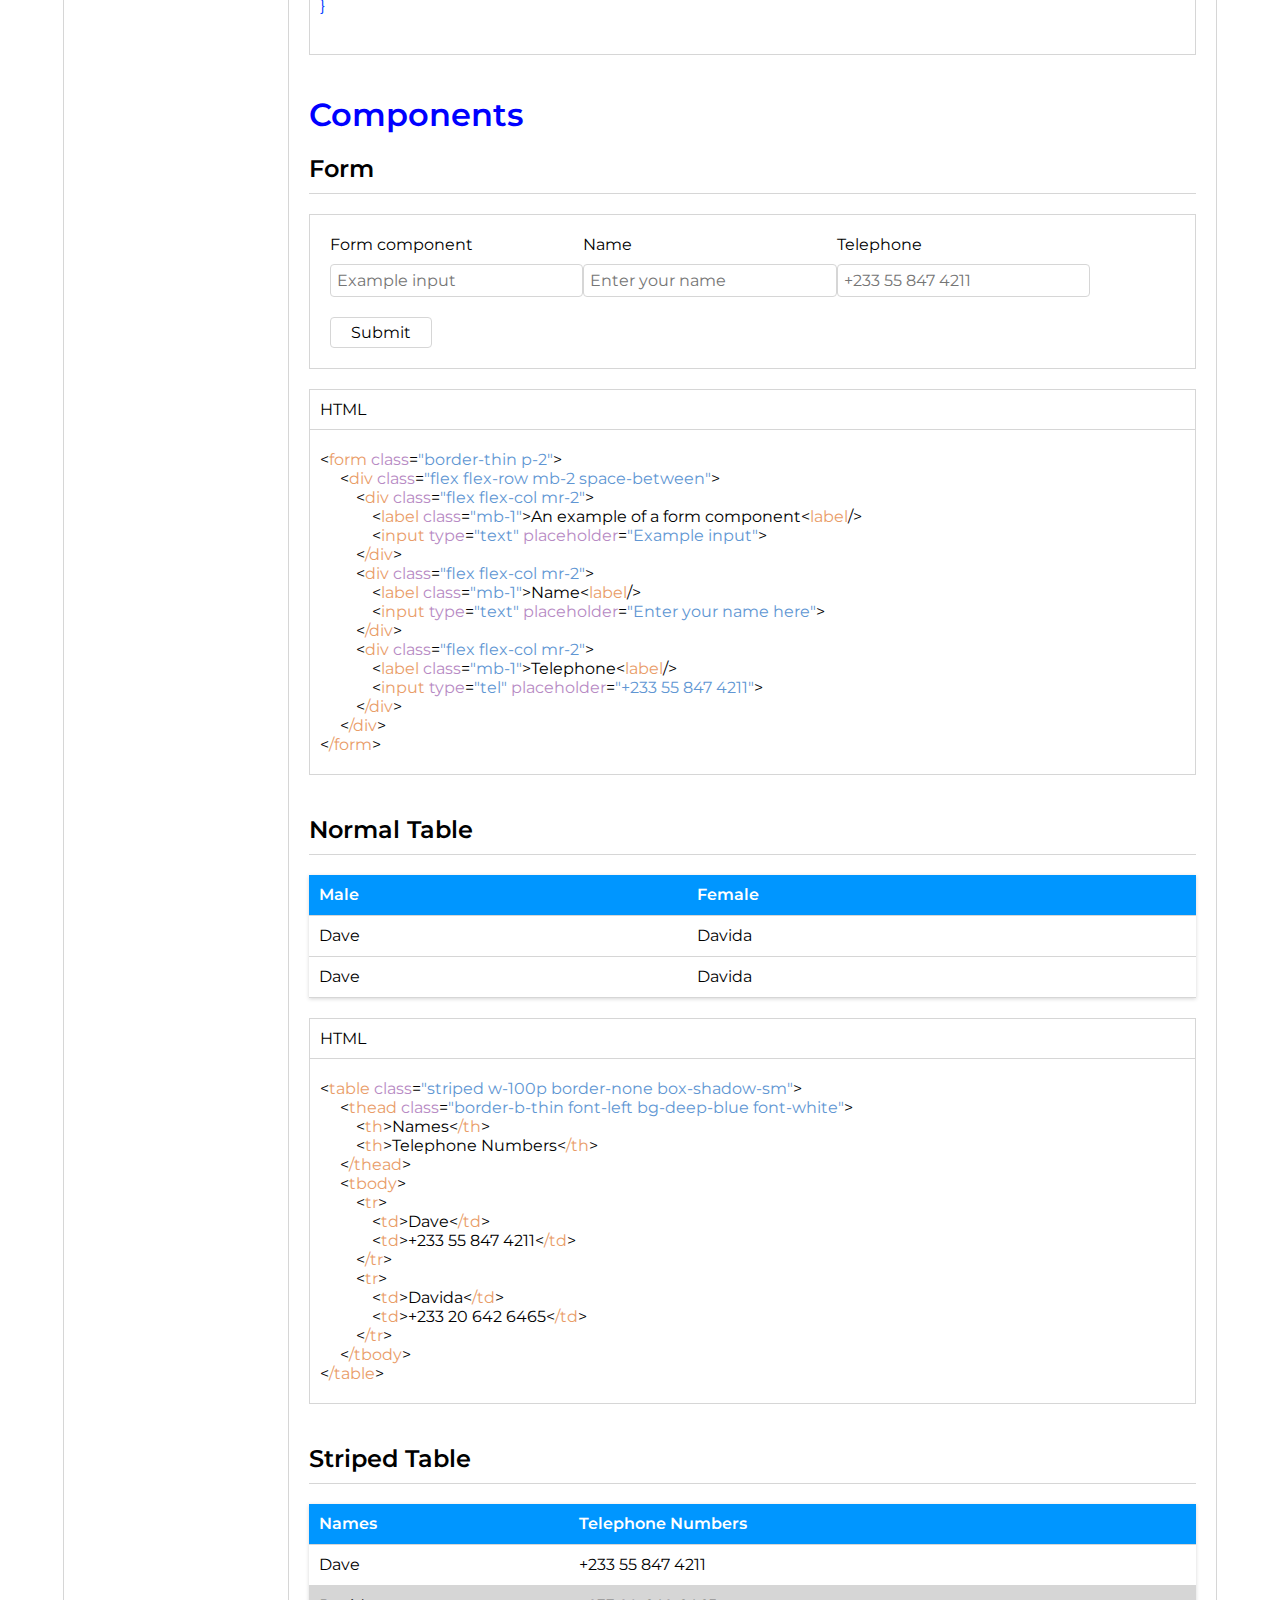
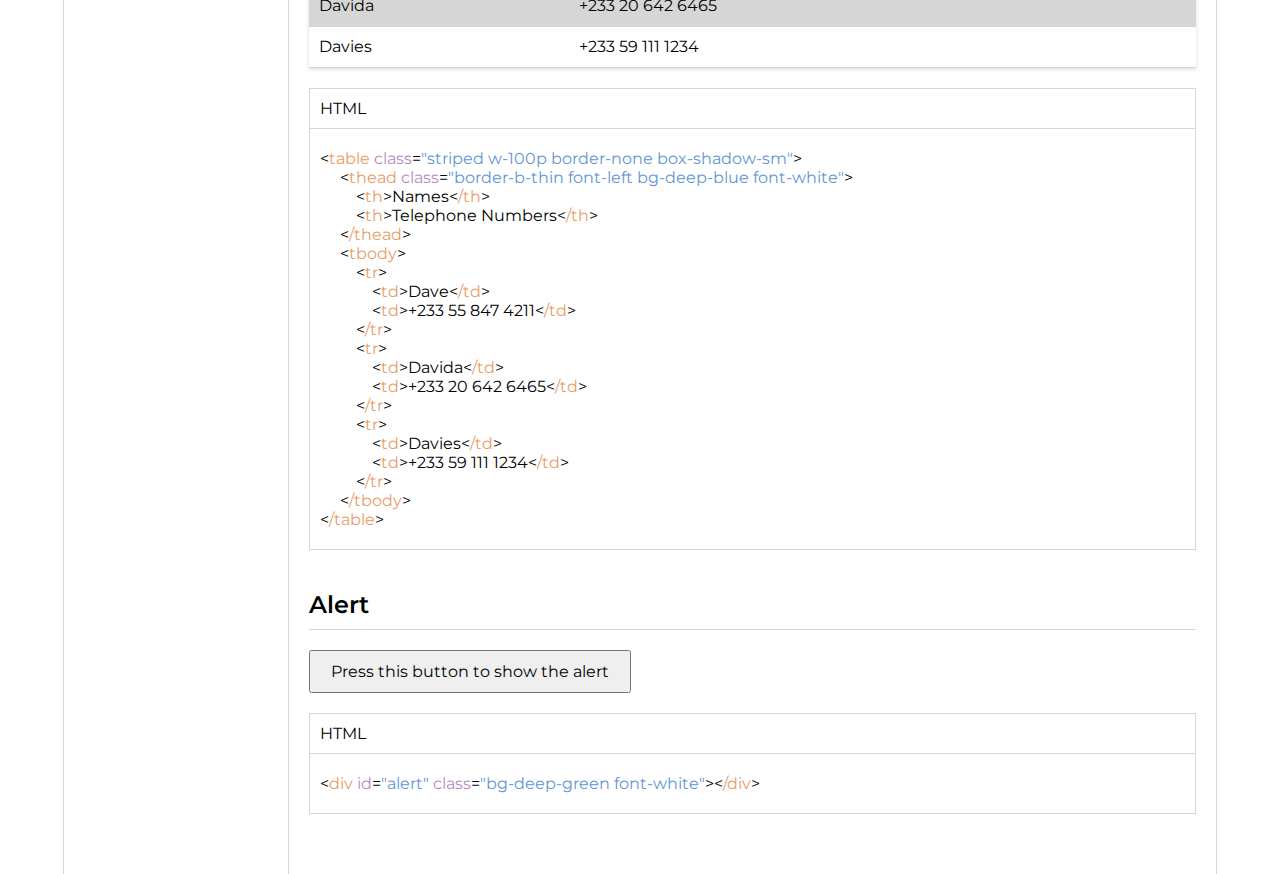
==== commit 2ff67bc2: "First wave completion" ====
--- a/docs.html
+++ b/docs.html
@@ -424,7 +424,7 @@
                     <!-- Height Percentage -->
                     <div class="sub-section mb-4">
                         <h3 class="big-font fw-thick mb-1">Percentage</h3>
-                        <div class="height-demo h-percent flex mb-1 border-none w-100p">
+                        <div class="height-demo h-percent flex mb-1 border-none">
                             <div class="demo height-demo-child h-100p">
                                 <p class="font-center mt-4">.h-100p</p>
                             </div>
@@ -453,7 +453,7 @@
                                 <p class="font-center mt-4">.h-20p</p>
                             </div>
                             <div class="demo height-demo-child h-10p">
-                                <p class="font-center mt-1">.h-10p</p>
+                                <p class="font-center mt-2">.h-10p</p>
                             </div>
                         </div>
                         
@@ -1127,7 +1127,7 @@
                             <div class="demo height-demo-child bg-black w-100p py-1">
                                 <p class="font-center font-light-blue">.font-light-blue</p>
                             </div>
-                            <div class="demo height-demo-child h-4 w-20p py-1">
+                            <div class="demo height-demo-child h-4 w-100p py-1">
                                 <p class="font-deep-blue mx-1 font-center">.font-deep-blue</p>
                             </div>
                         </div>
@@ -1152,31 +1152,30 @@
                     <div class="sub-section mb-4">
                         <h3 class="big-font fw-thick mb-1">Background</h3>
                         <!-- Background Color Row -->
-                        <div class="flex color-row height-pixels mb-2 border-none">
-                            <div class="demo height-demo-child bg-black h-4 py-1">
+                        <div class="color-row flex height-pixels mb-2 border-none">
+                            <div class="demo height-demo-child bg-black h-4 w-100p py-1">
                                 <p class="font-center font-white mx-1">.bg-black</p>
                             </div>
-                            <div class="demo height-demo-child bg-white border-thin h-4 py-1">
+                            <div class="demo height-demo-child bg-white border-thin h-4 w-100p py-1">
                                 <p class="font-center font-black mx-1">.bg-white</p>
                             </div>
-                            <div class="demo height-demo-child h-4 bg-light-red py-1">
+                            <div class="demo height-demo-child h-4 bg-light-red w-100p py-1">
                                 <p class="font-center font-black mx-1">.bg-light-red</p>
                             </div>
-                            <div class="demo height-demo-child h-4 bg-deep-red py-1">
-                                <p class="font-center font-white mx-1">.bg-deep-red</p>
-                            </div>
-                            <div class="demo height-demo-child h-4 bg-light-green py-1">
-                                <p class="font-center mx-1">.bg-light-green</p>
-                            </div>
-                    
-                            <div class="demo height-demo-child h-4 bg-deep-green py-1">
-                                <p class="font-center font-white mx-1">.bg-deep-green</p>
-                            </div>
-                            <div class="demo height-demo-child h-4 bg-light-blue py-1">
-                                <p class="font-center mx-1">.bg-light-blue</p>
-                            </div>
-                            <div class="demo height-demo-child h-4 bg-deep-blue py-1">
-                                <p class="font-center font-white mx-1">.bg-deep-blue</p>
+                            <div class="demo height-demo-child h-4 bg-deep-red w-100p py-1">
+                                <p class="font-center font-white mx-1">.deep-red</p>
+                            </div>
+                            <div class="demo height-demo-child h-4 bg-light-green w-100p py-1">
+                                <p class="font-center font-black mx-1">.bg-light-green</p>
+                            </div>
+                            <div class="demo height-demo-child h-4 bg-deep-green w-100p py-1">
+                                <p class="font-center font-white mx-1">.deep-green</p>
+                            </div>
+                            <div class="demo height-demo-child h-4 bg-light-blue w-100p py-1">
+                                <p class="font-center font-black mx-1">.bg-light-blue</p>
+                            </div>
+                            <div class="demo height-demo-child h-4 bg-deep-blue w-100p py-1">
+                                <p class="font-center font-white mx-1">.deep-blue</p>
                             </div>
                         </div>
                         <!-- Background Color Row -->
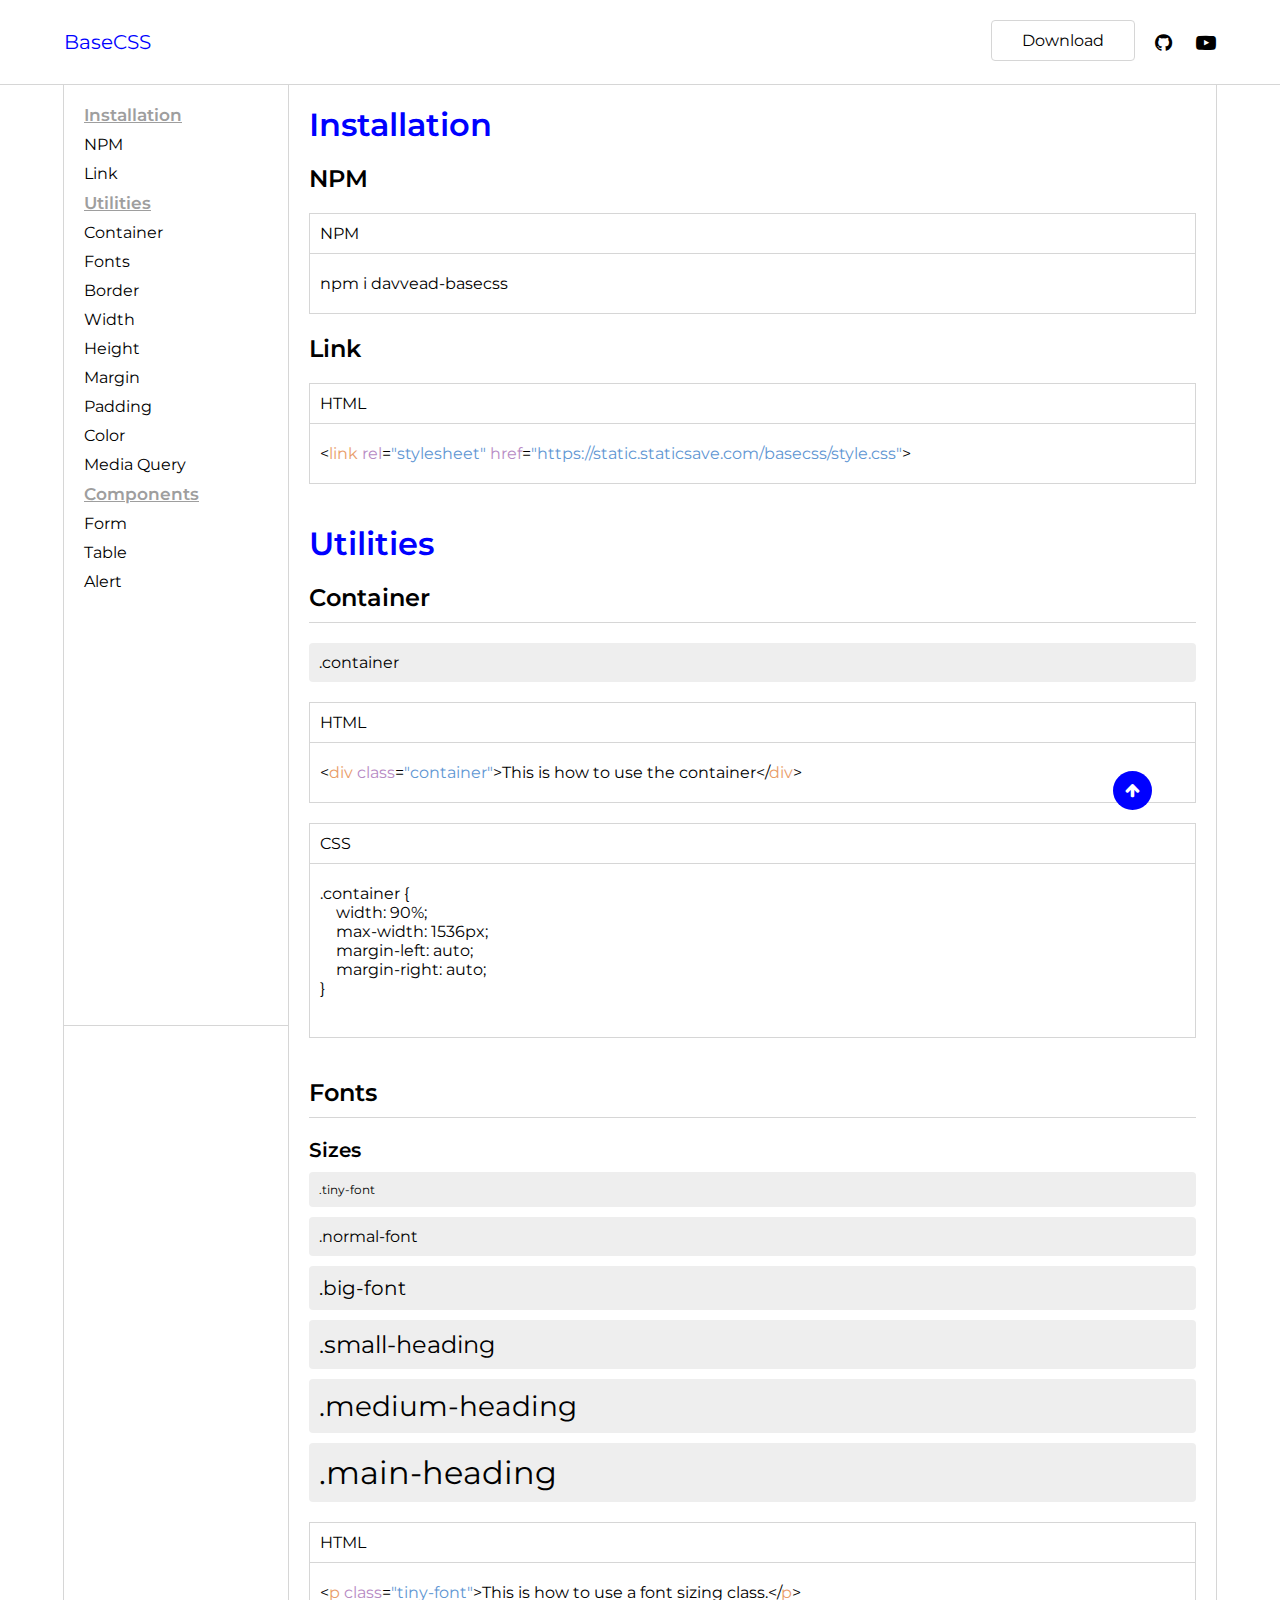
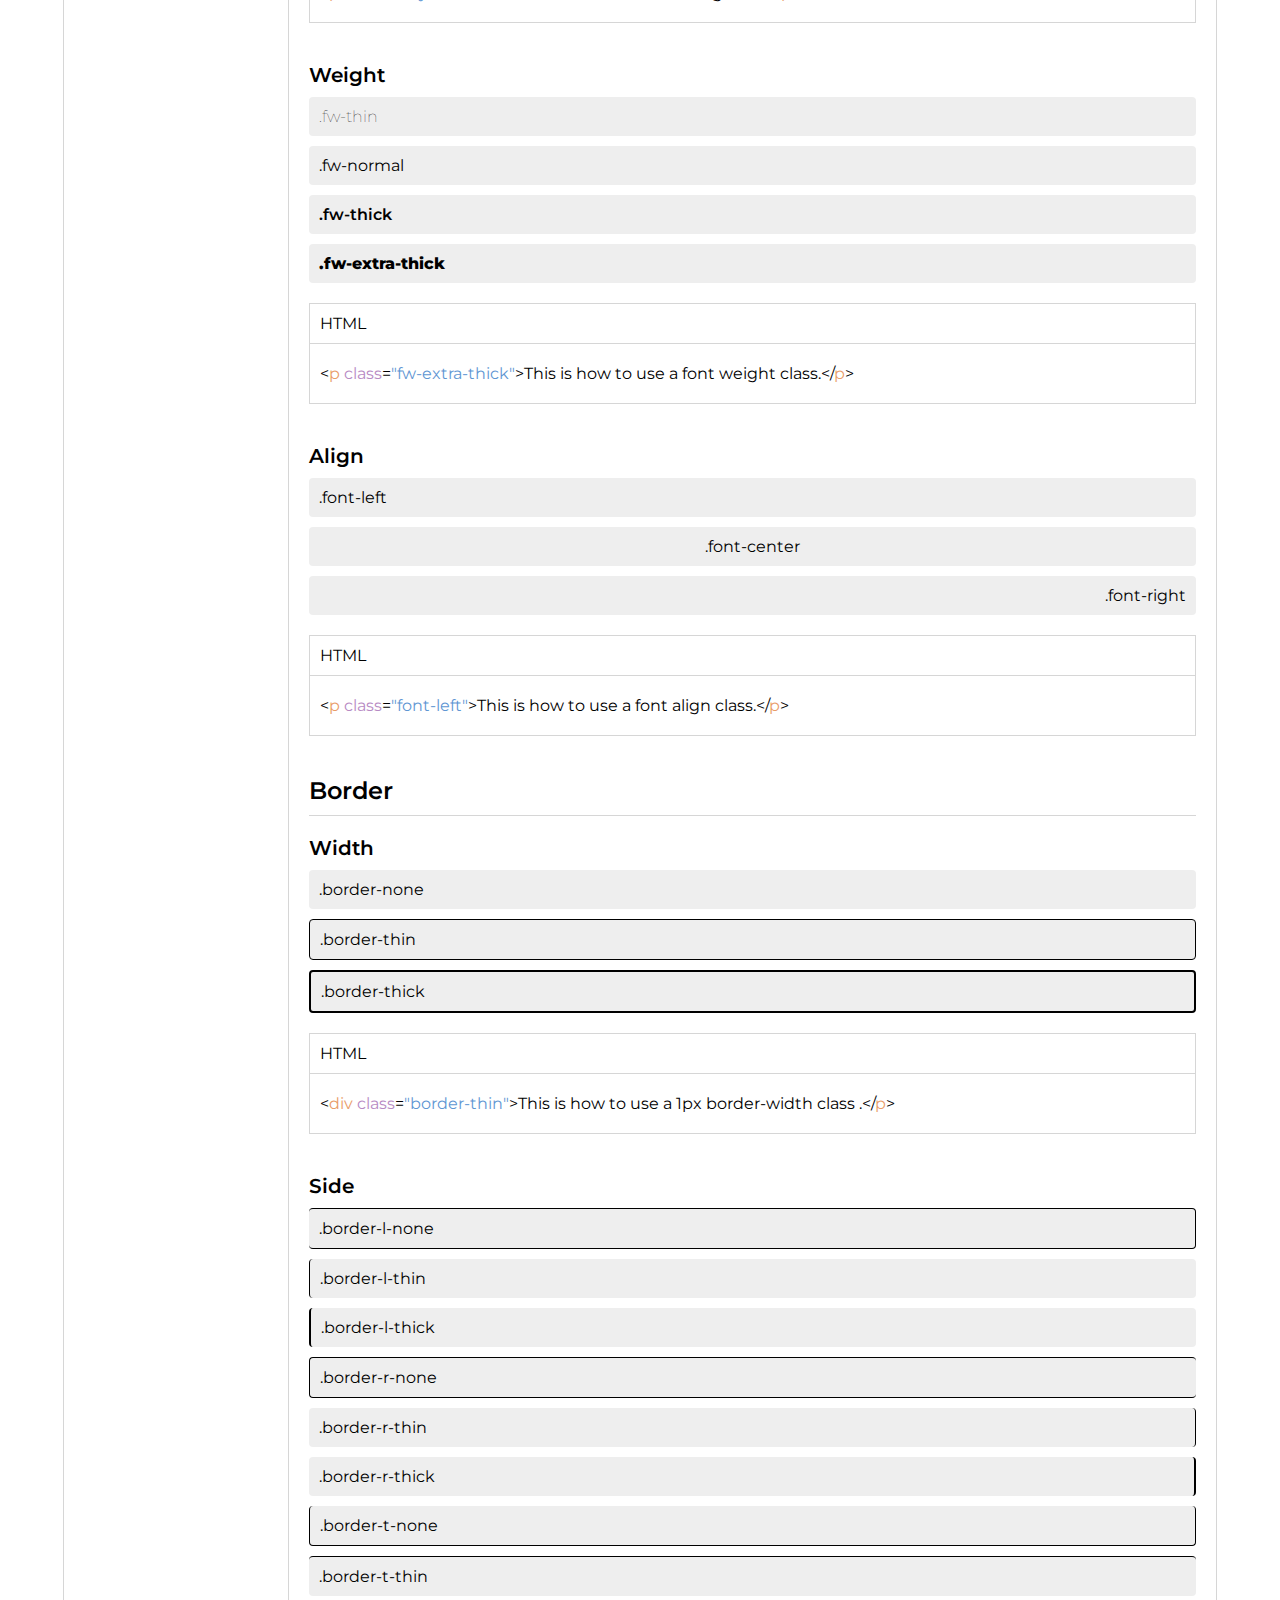
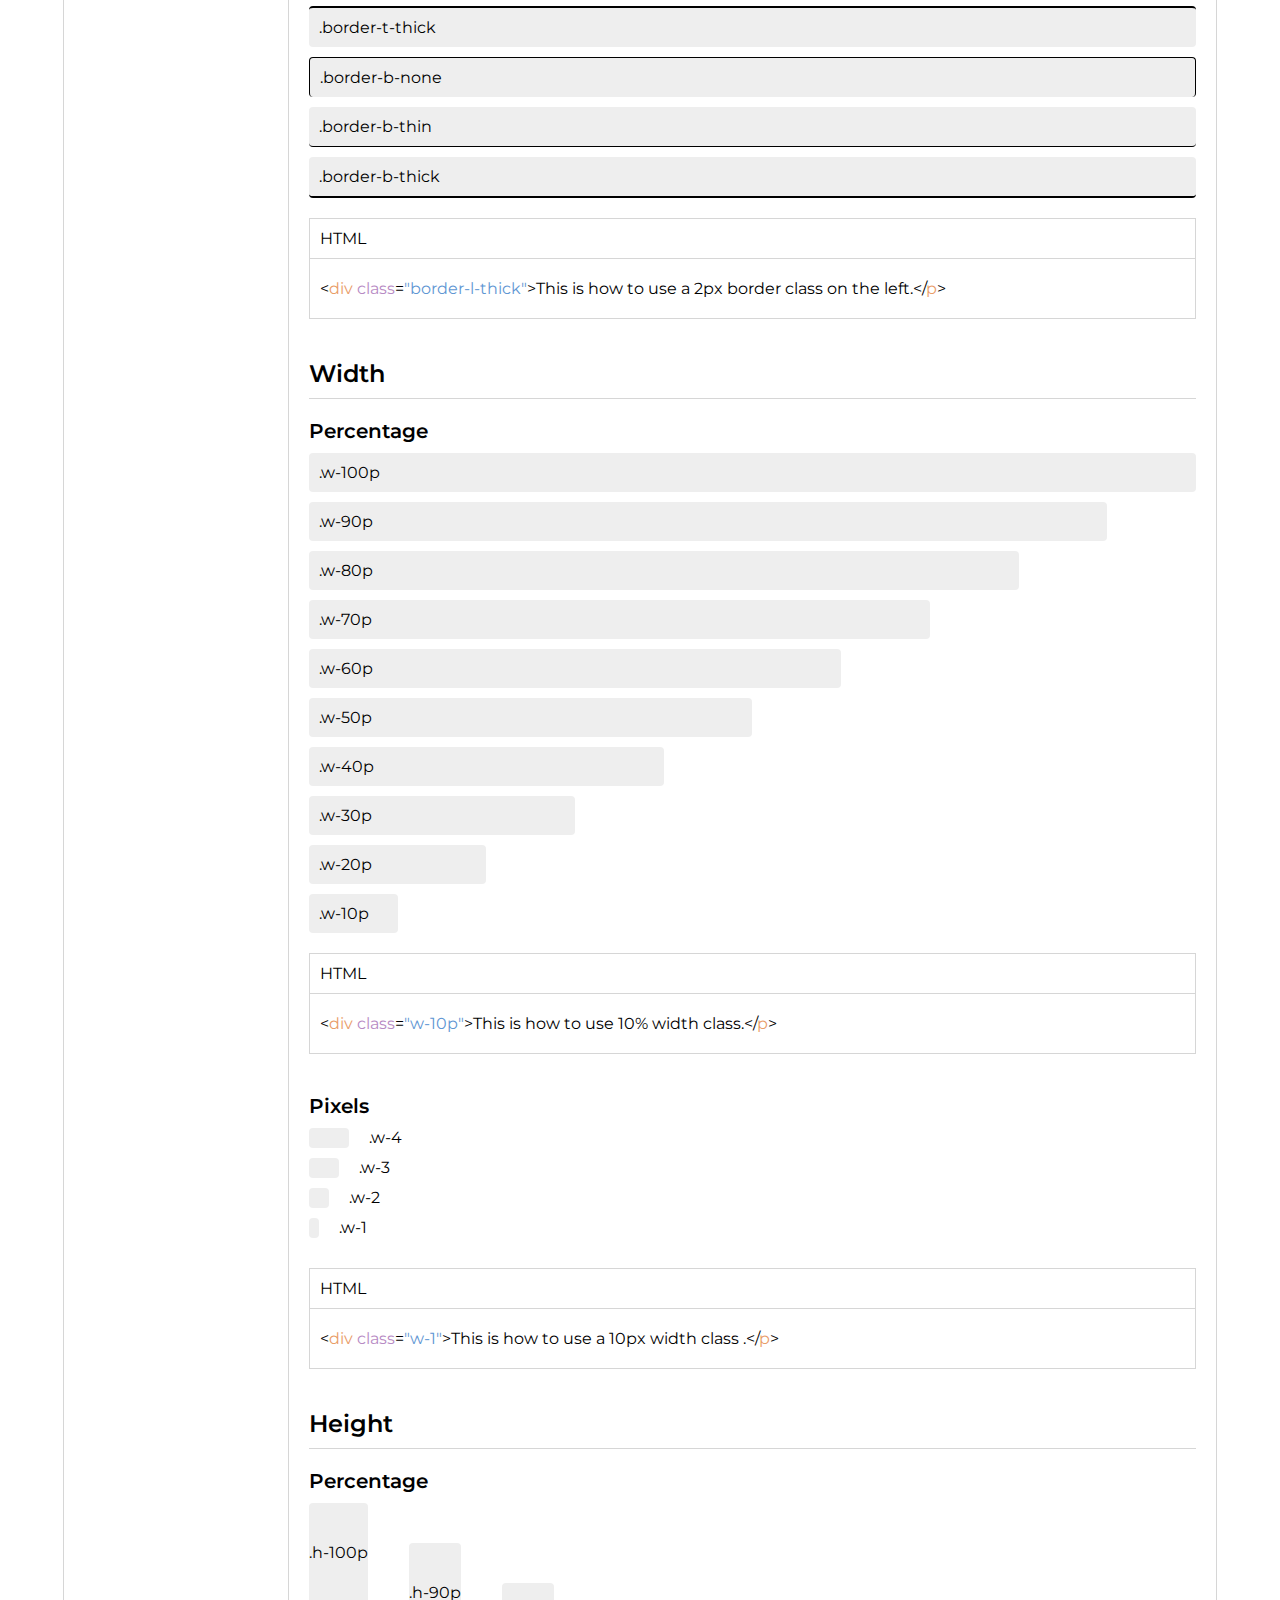
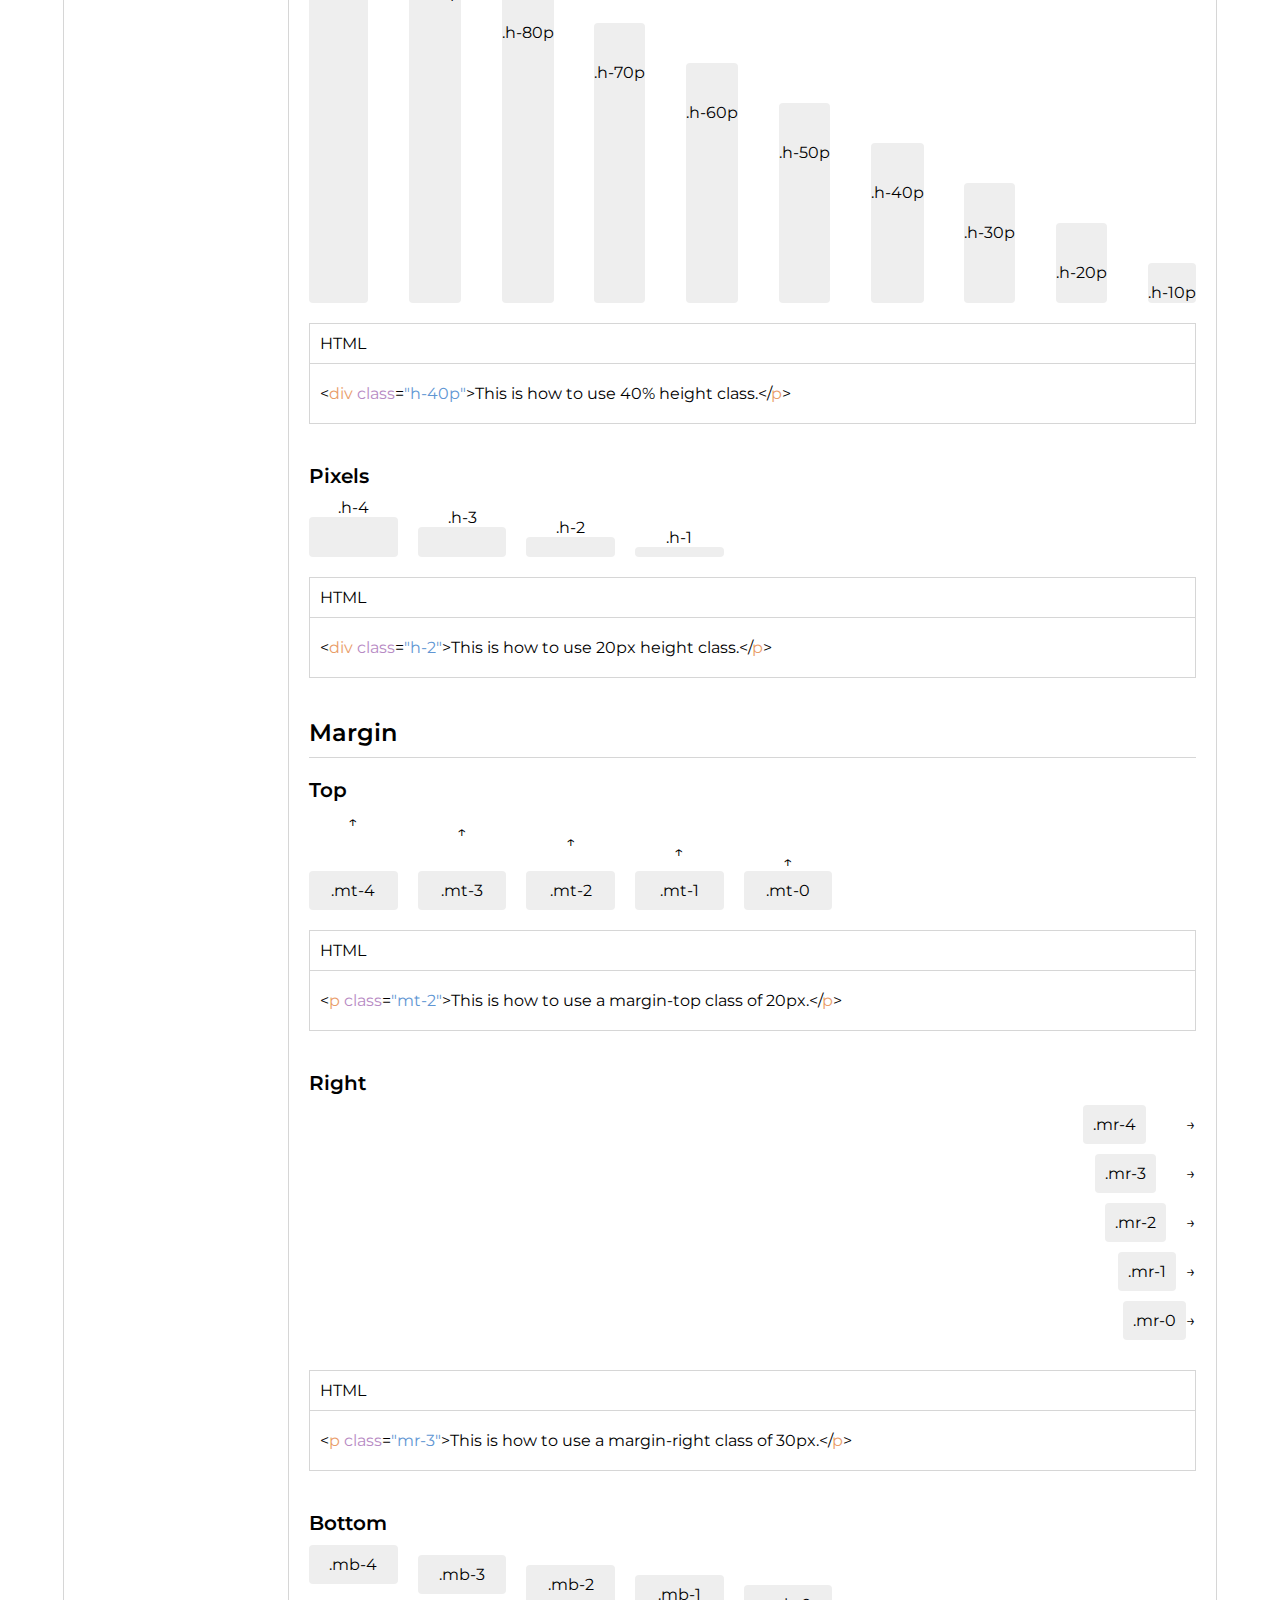
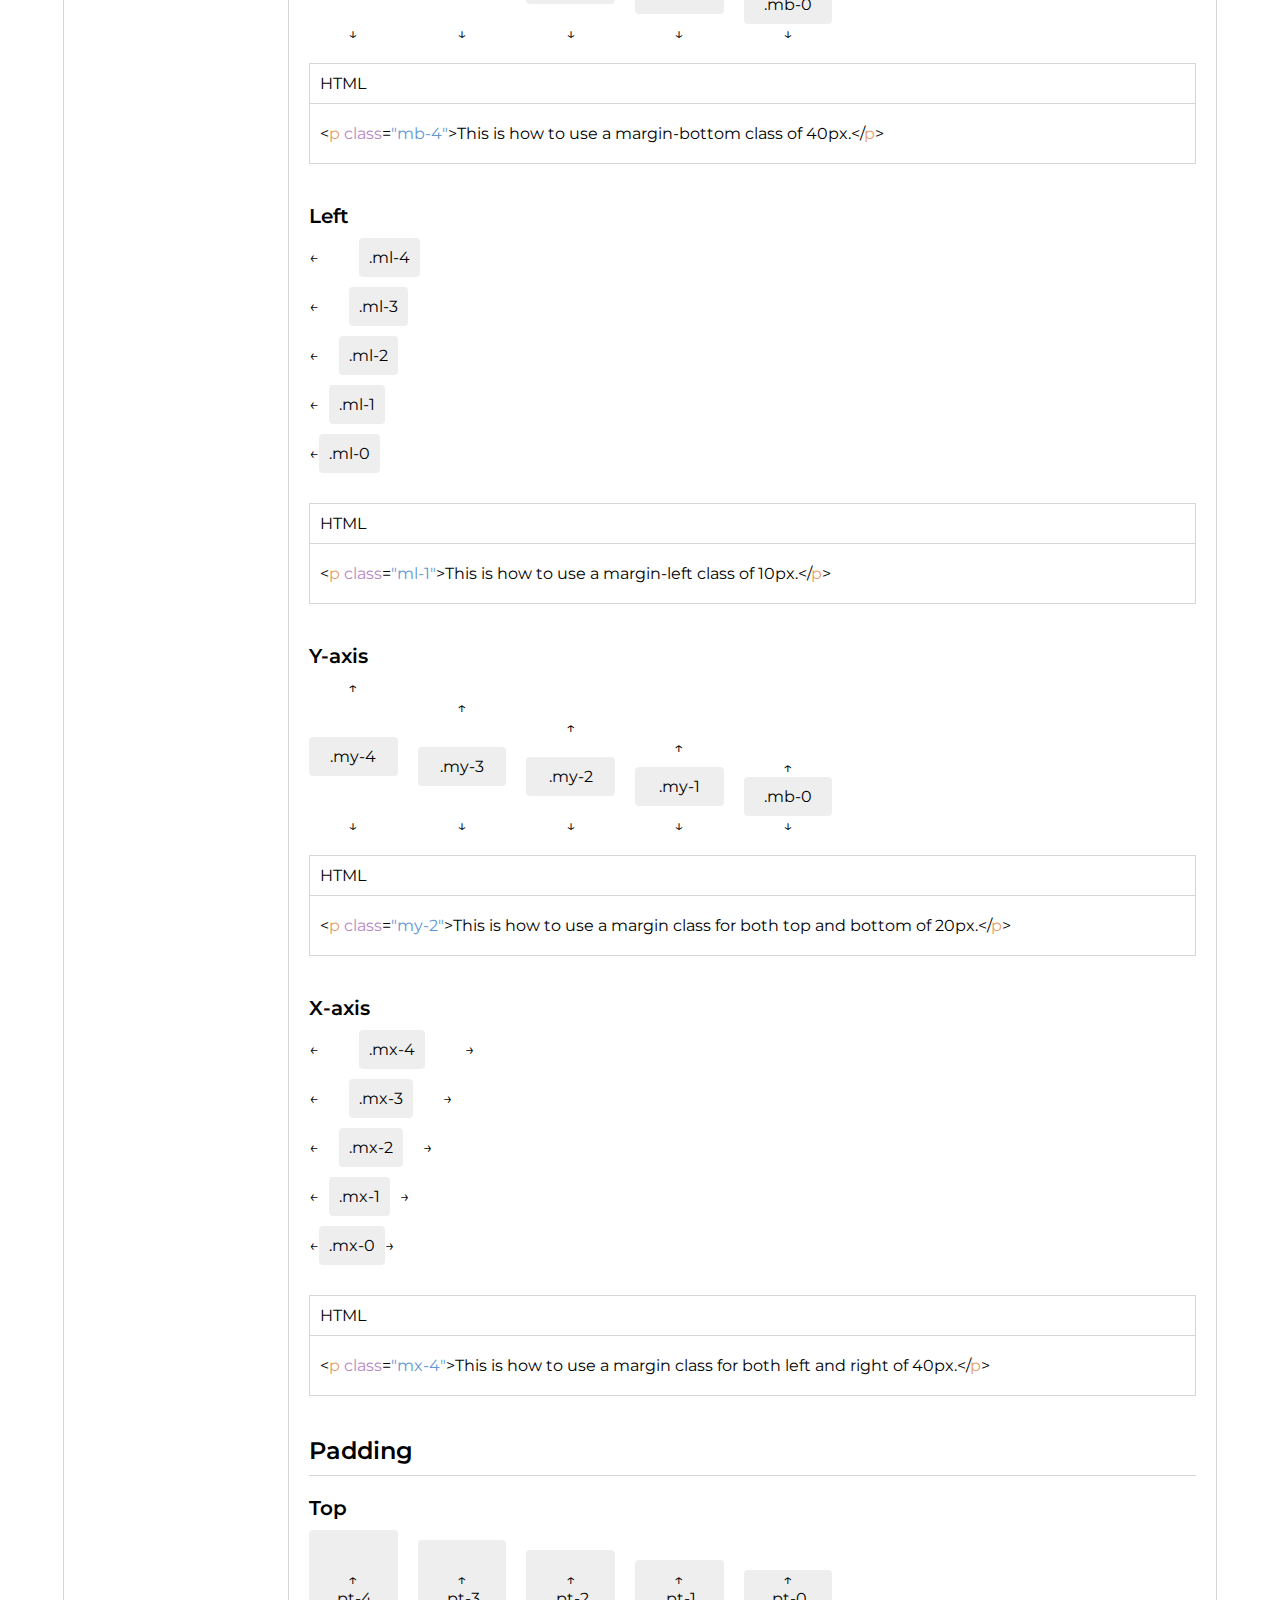
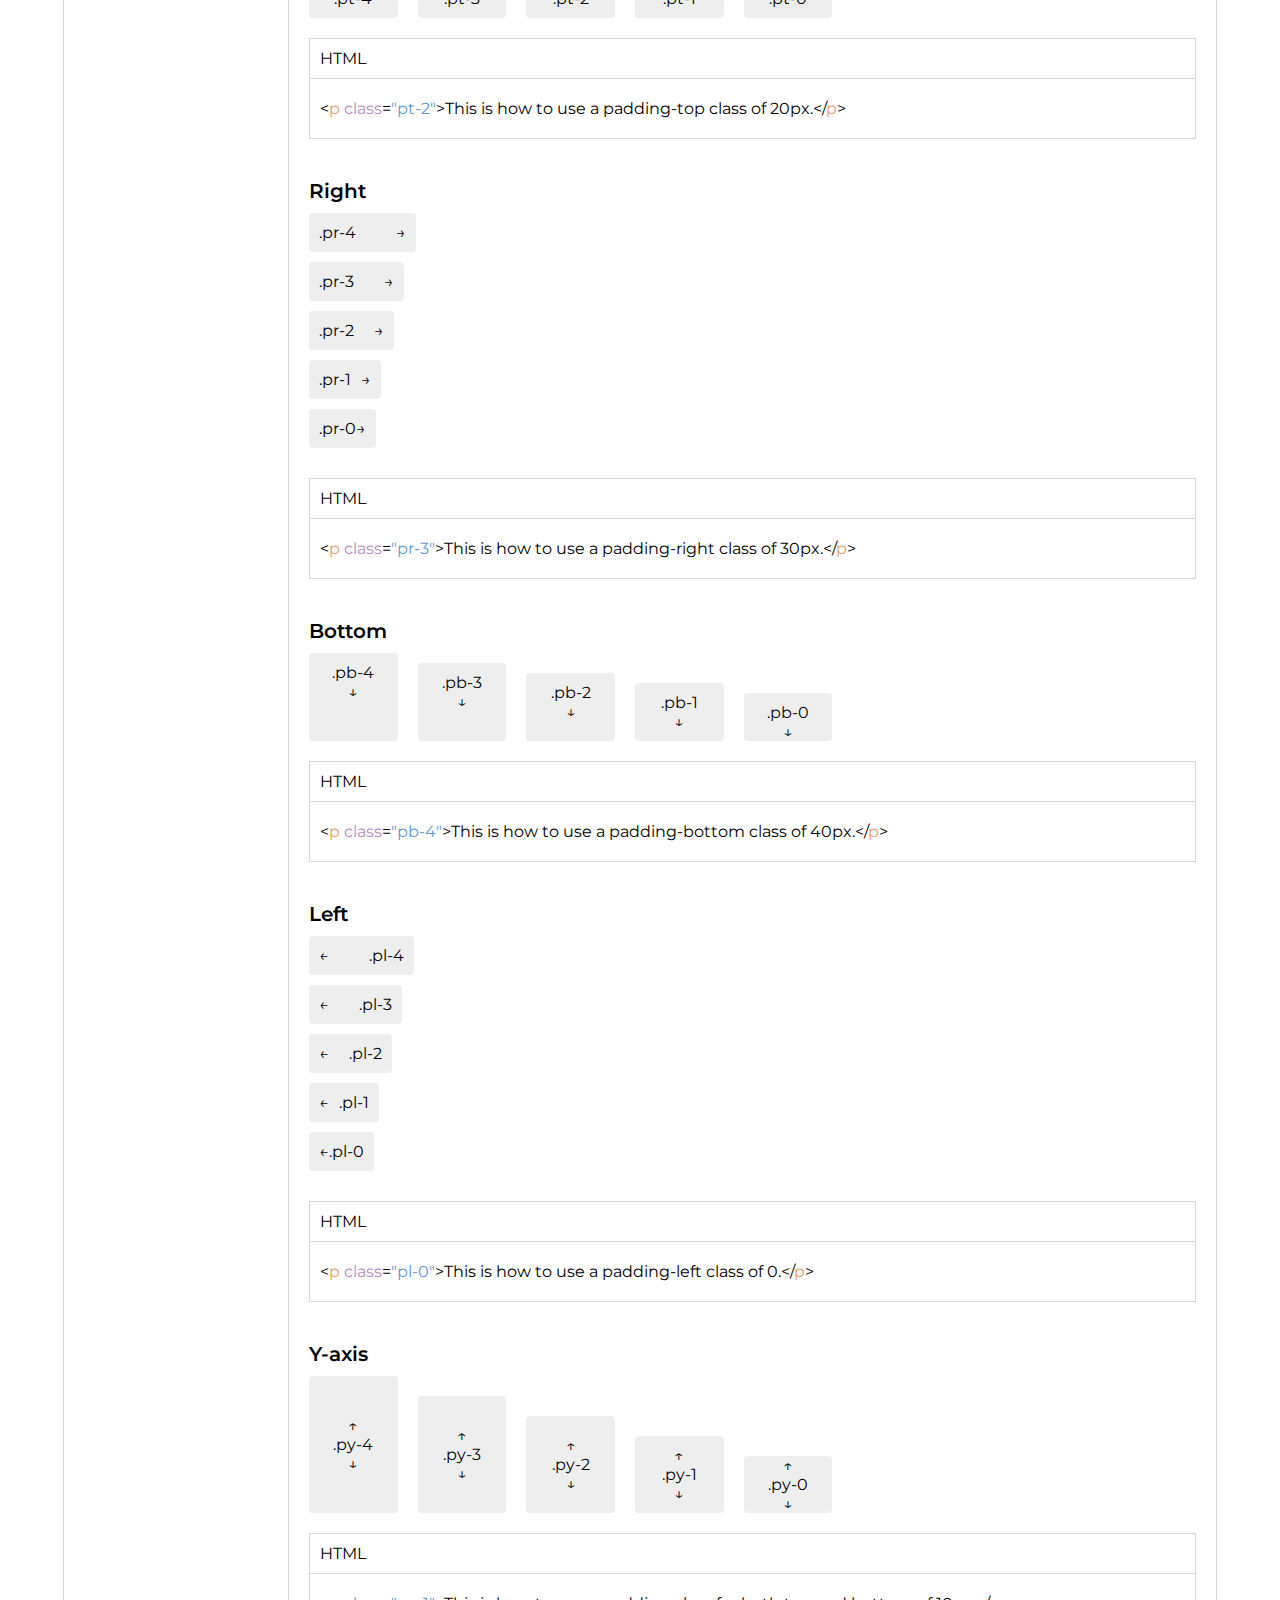
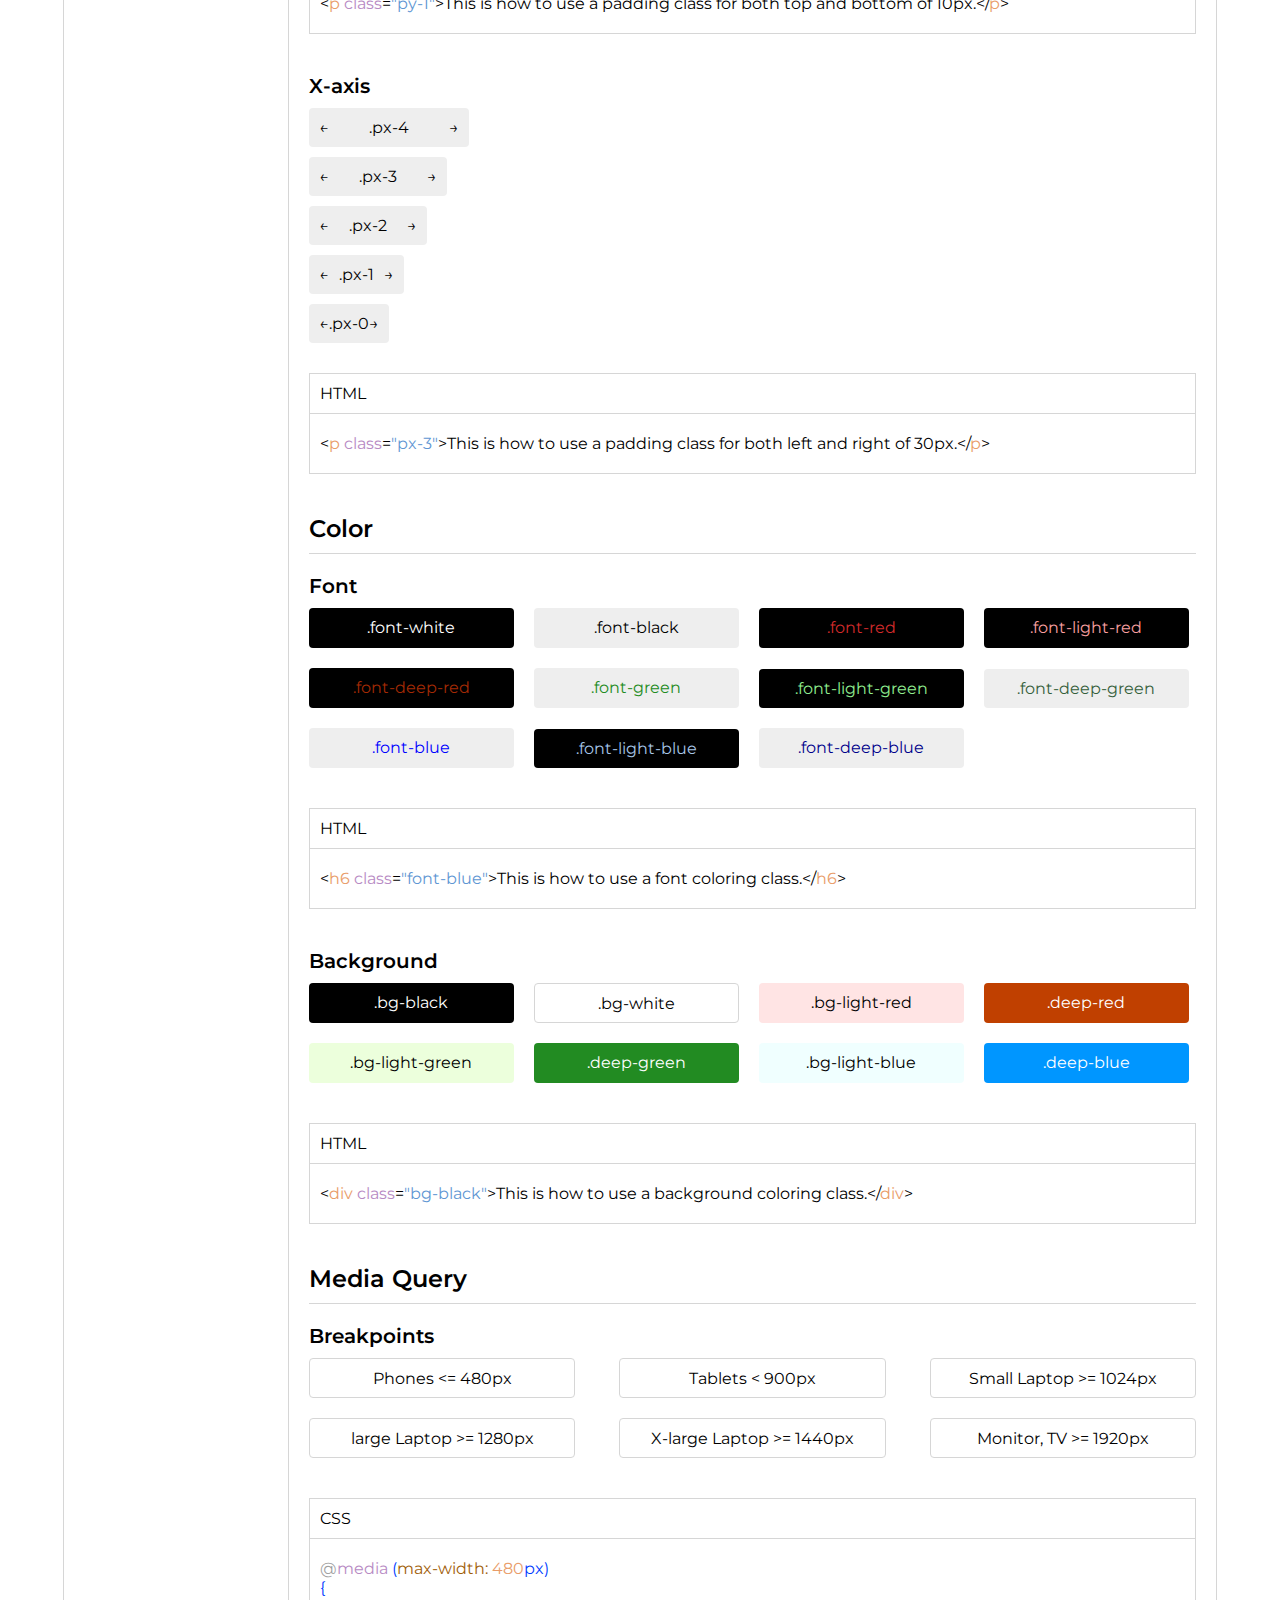
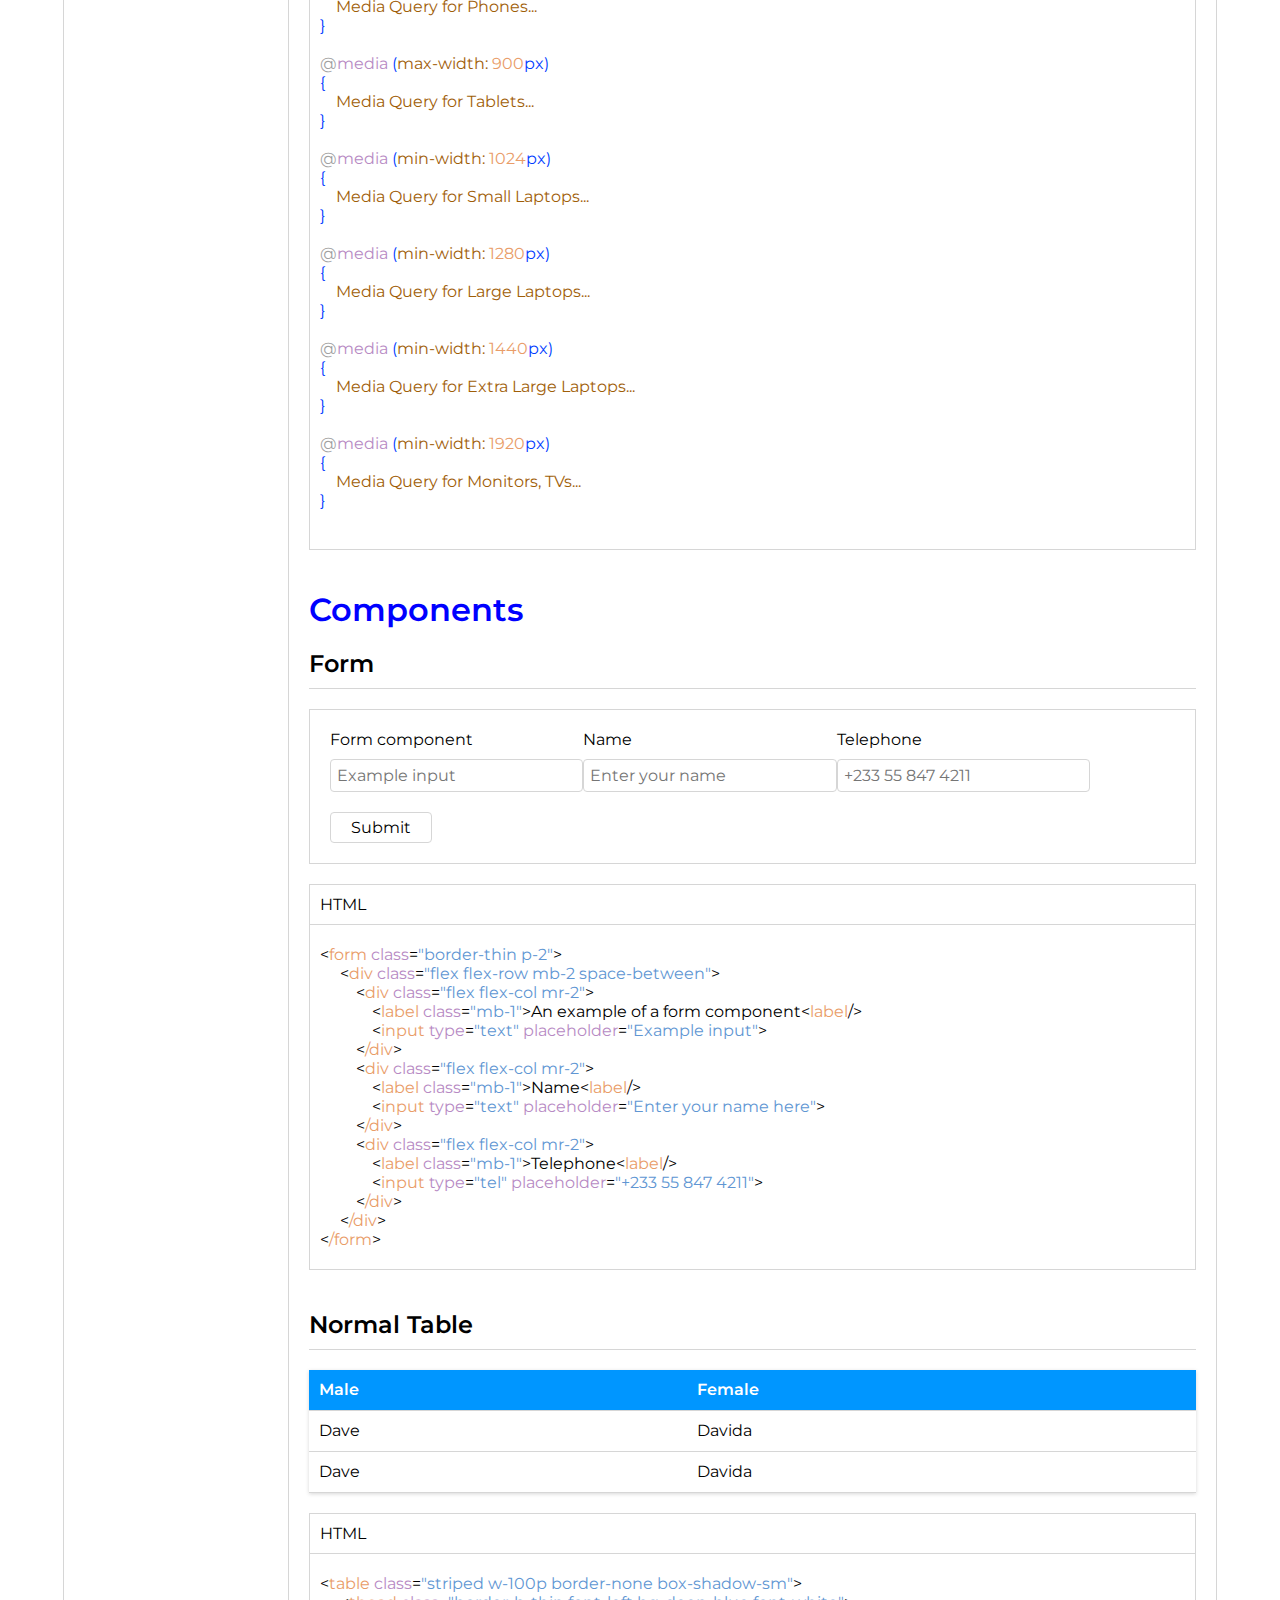
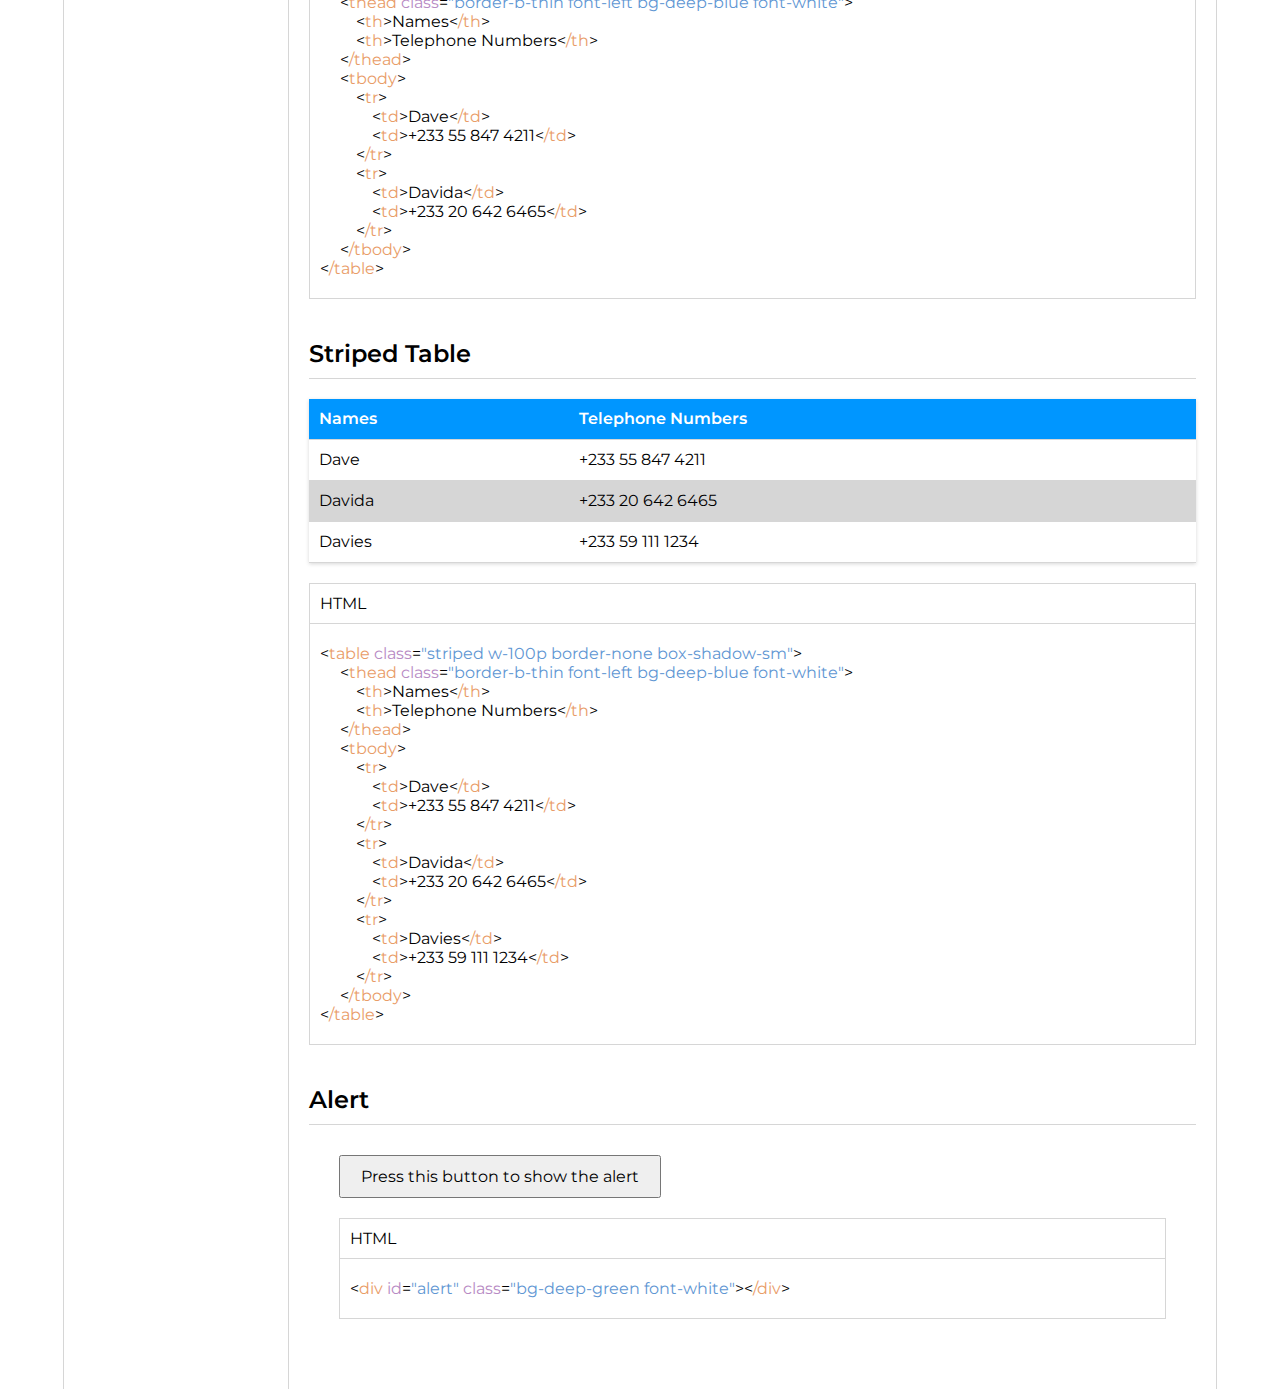
==== commit 810f6141: "container addition" ====
--- a/docs.html
+++ b/docs.html
@@ -10,7 +10,7 @@
     <link rel="stylesheet" href="https://cdnjs.cloudflare.com/ajax/libs/font-awesome/4.7.0/css/font-awesome.css">
     <title>BaseCSS</title>
 </head>
-<body class="">
+<body id="main-body">
     <!-- Nav -->
     <nav class="border-b-thin">
         <div class="container py-2">
@@ -42,6 +42,7 @@
                     <li class="sub-category mb-1"><a href="#npm">NPM</a></li>
                     <li class="sub-category mb-1"><a href="#link">Link</a></li>
                     <li class="main-category mb-1 fw-thick font font-underline">Utilities</li>
+                    <li class="sub-category mb-1"><a href="#container-place">Container</a></li>
                     <li class="sub-category mb-1"><a href="#fonts">Fonts</a></li>
                     <li class="sub-category mb-1"><a href="#border">Border</a></li>
                     <li class="sub-category mb-1"><a href="#width">Width</a></li>
@@ -58,7 +59,7 @@
             </div>
             <div class="flex social-icons">
                 <a href="https://github.com/davvvead"><i class="fa fa-github big-font ml-2" aria-hidden="true"></i></a>
-                <i class="fa fa-youtube-play big-font ml-2" aria-hidden="true"></i>
+                <a href="https://www.youtube.com/@davvead"><i class="fa fa-youtube-play big-font ml-2" aria-hidden="true"></i></a>
             </div>
         </div>
         <!-- Mobile Navigation End -->
@@ -68,7 +69,7 @@
     <!-- Main Body -->
     <section id="main">
         <!-- Back To Top Button -->
-        <button title="btt" type="button" class="btt"><a href="" class="font-white"><i class="fa fa-arrow-up"></i></a></button>
+        <a href="#main-body"><button title="btt" type="button" class="btt"><i class="fa fa-arrow-up"></i></button></a>
         <!-- Container Start -->
         <div class="container border-l-thin border-r-thin flex">
             <!-- Side Nav Start -->
@@ -78,6 +79,7 @@
                     <li class="sub-category mb-1"><a href="#npm">NPM</a></li>
                     <li class="sub-category mb-1"><a href="#link">Link</a></li>
                     <li class="main-category mb-1 fw-thick font font-underline">Utilities</li>
+                    <li class="sub-category mb-1"><a href="#container-place">Container</a></li>
                     <li class="sub-category mb-1"><a href="#fonts">Fonts</a></li>
                     <li class="sub-category mb-1"><a href="#border">Border</a></li>
                     <li class="sub-category mb-1"><a href="#width">Width</a></li>
@@ -115,7 +117,7 @@
                             <div class="code-text py-2 px-1">
                             <!-- <pre> -->
                                 <code class="" data-lang="html">
-                                    npm i davvead
+                                    npm i davvead-basecss
                                 </code>
                             <!-- </pre> -->
                             </div>
@@ -144,6 +146,51 @@
                     <div class="section-heading mb-2">
                         <h1 class="main-heading fw-thick mb-1 font-blue">Utilities</h1>
                     </div>
+
+                    <!-- Container Section Start -->
+                    <div id="container-place" class="sub-section-heading mb-2 border-b-thin">
+                        <h2 class="small-heading fw-thick mb-1">Container</h2>
+                    </div>
+                    <!-- Container -->
+                    <div class="sub-section mb-4">
+                        <div class="demo mb-1 p-1 w-100p">
+                          <p class="">.container</p>
+                        </div>
+                        <!-- Code Example -->
+                        <div class="code border-thin mt-2">
+                            <div class="code-heading p-1 border-b-thin">
+                                <h1 class="">HTML</h1>
+                            </div>
+                            <div class="code-text py-2 px-1">
+                            <!-- <pre> -->
+                                <code class="" data-lang="html">
+                                    <span><</span><span class="tag">div </span><span class="class">class</span><span>=</span><span class="class-name">"container"</span><span>></span><span>This is how to use the container</span><span><</span><span><span>/</span><span class="tag">div</span>></span>
+                                </code>
+                            <!-- </pre> -->
+                            </div>
+                        </div>
+                        <!-- Code Example -->
+                        <div class="code border-thin mt-2">
+                            <div class="code-heading p-1 border-b-thin">
+                                <h1 class="">CSS</h1>
+                            </div>
+                            <div class="code-text py-2 px-1">
+                            <!-- <pre> -->
+                                <code class="" data-lang="html">
+                                    <pre>
+.container {
+    width: 90%;
+    max-width: 1536px;
+    margin-left: auto;
+    margin-right: auto; 
+}
+                                    </pre>
+                                </code>
+                            <!-- </pre> -->
+                            </div>
+                        </div>
+                    </div>
+                    <!-- Container Section End -->
 
                     <!-- Font Section Start -->
                     <div id="fonts" class="sub-section-heading mb-2 border-b-thin">
@@ -1519,10 +1566,9 @@
                     <div id="form" class="sub-section-heading mb-2 border-b-thin">
                         <h2 class="small-heading fw-thick mb-1">Alert</h2>
                     </div>
-                    <div class="component mb-4">
-                        
+                    <div id="alert" class="component mb-4">
                     <!-- Alert Examples -->
-                    <div id="alert" class="hide bg-deep-green font-white">
+                    <div class="alert hide bg-deep-green font-white">
                         You pressed the alert btn!
                     </div>
                     <button class="px-2 py-1" id="alert-btn">Press this button to show the alert</button>
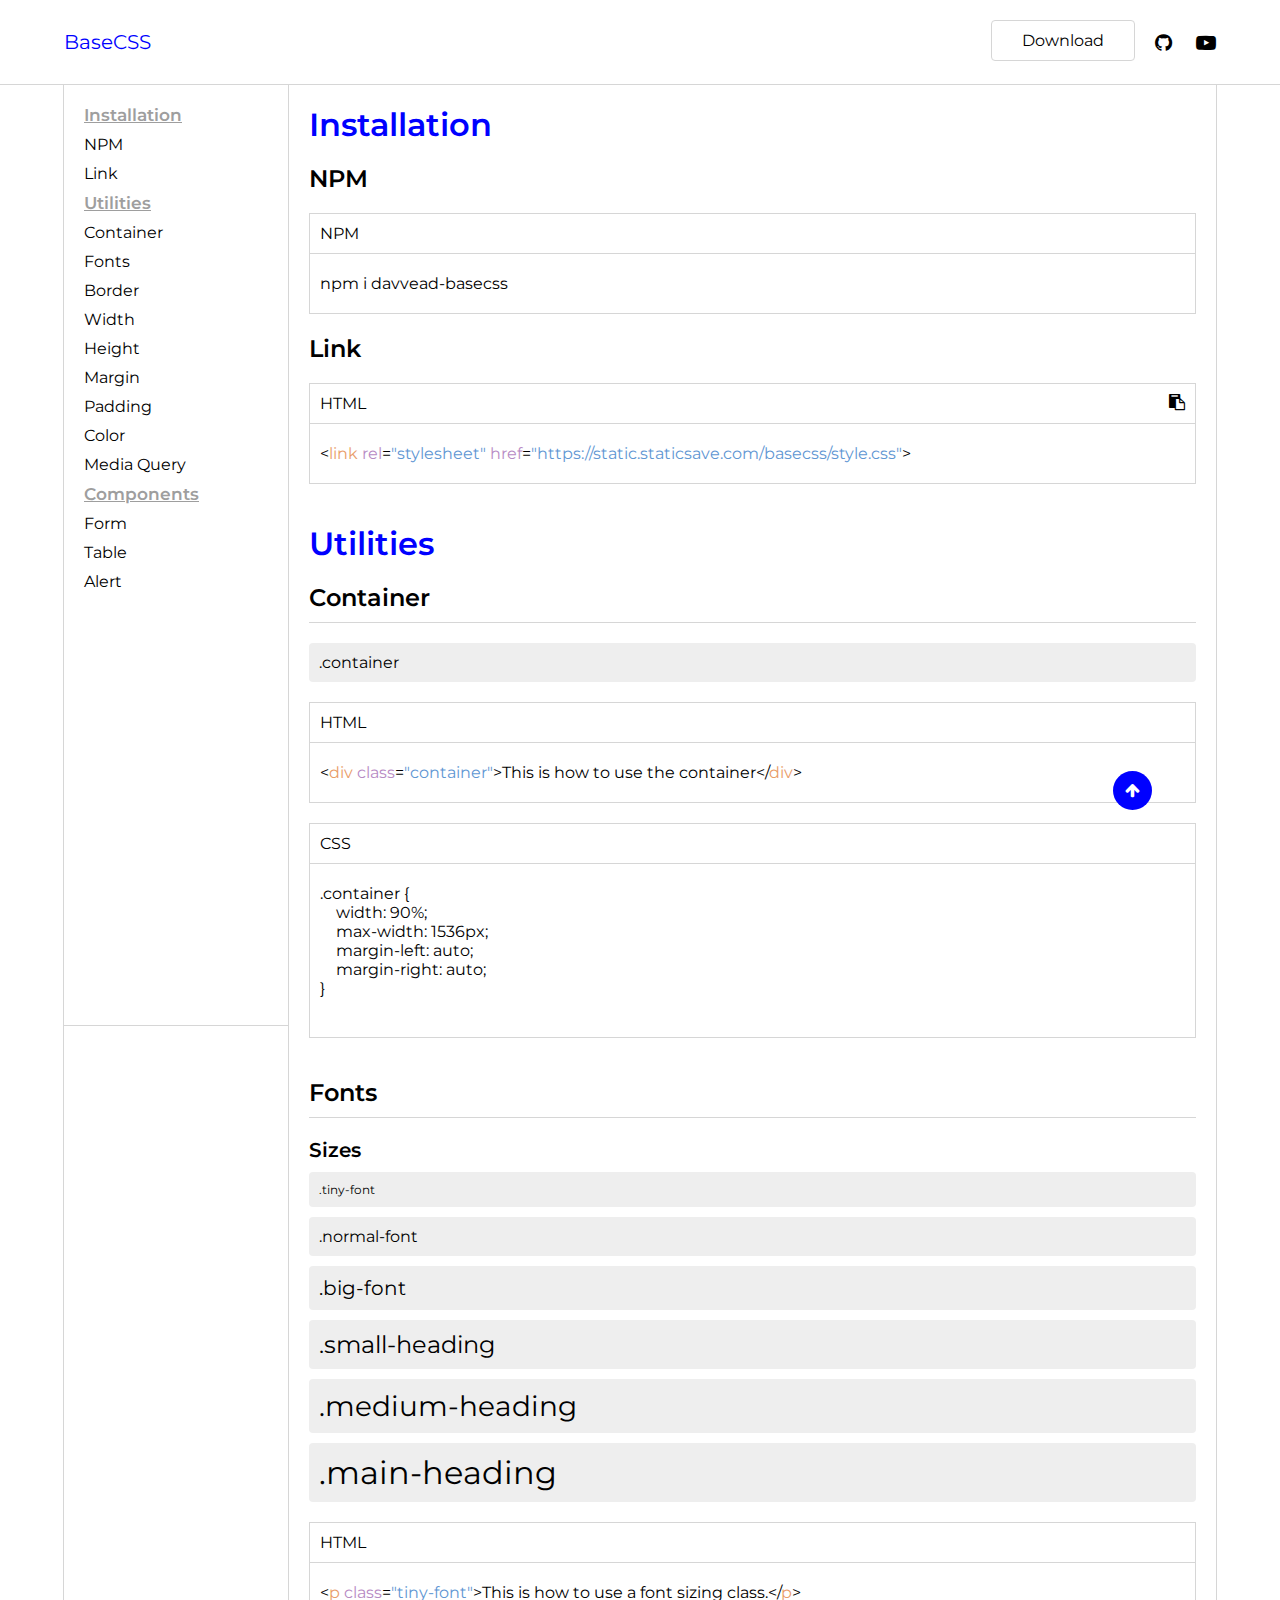
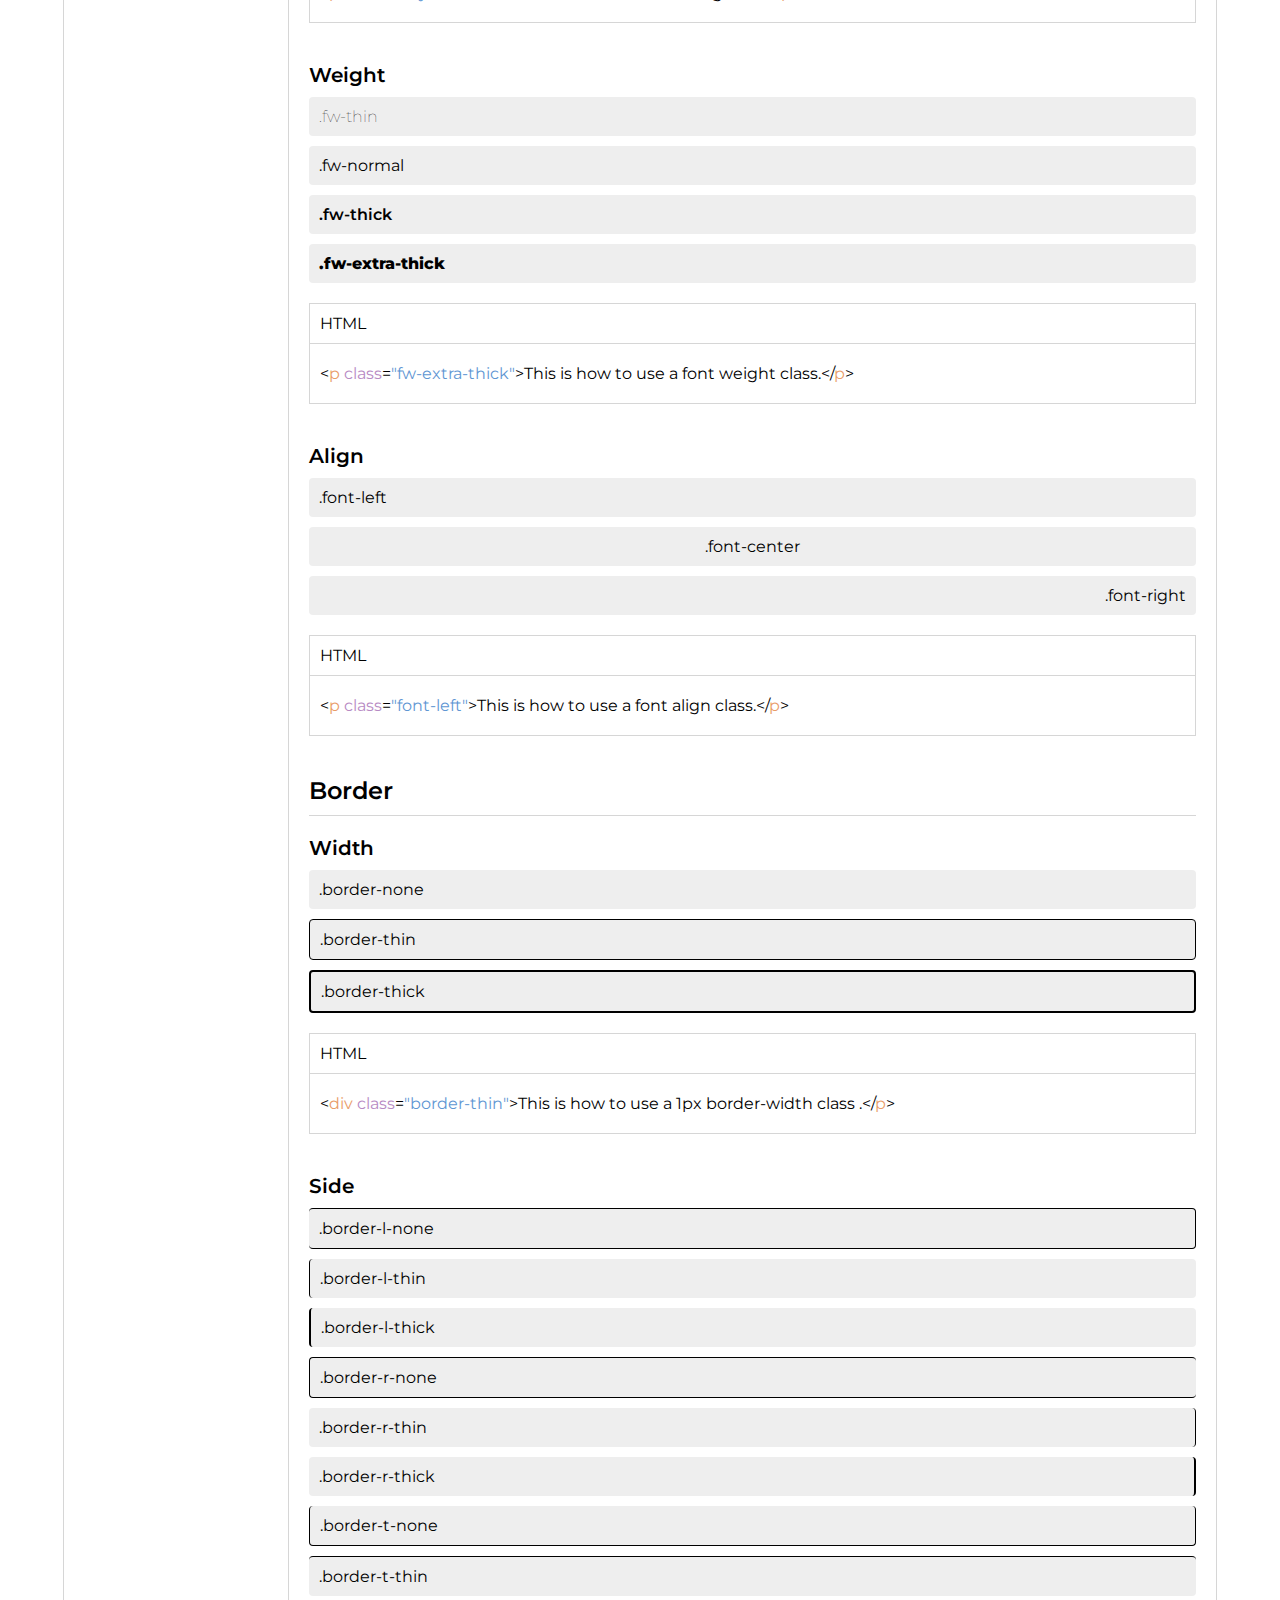
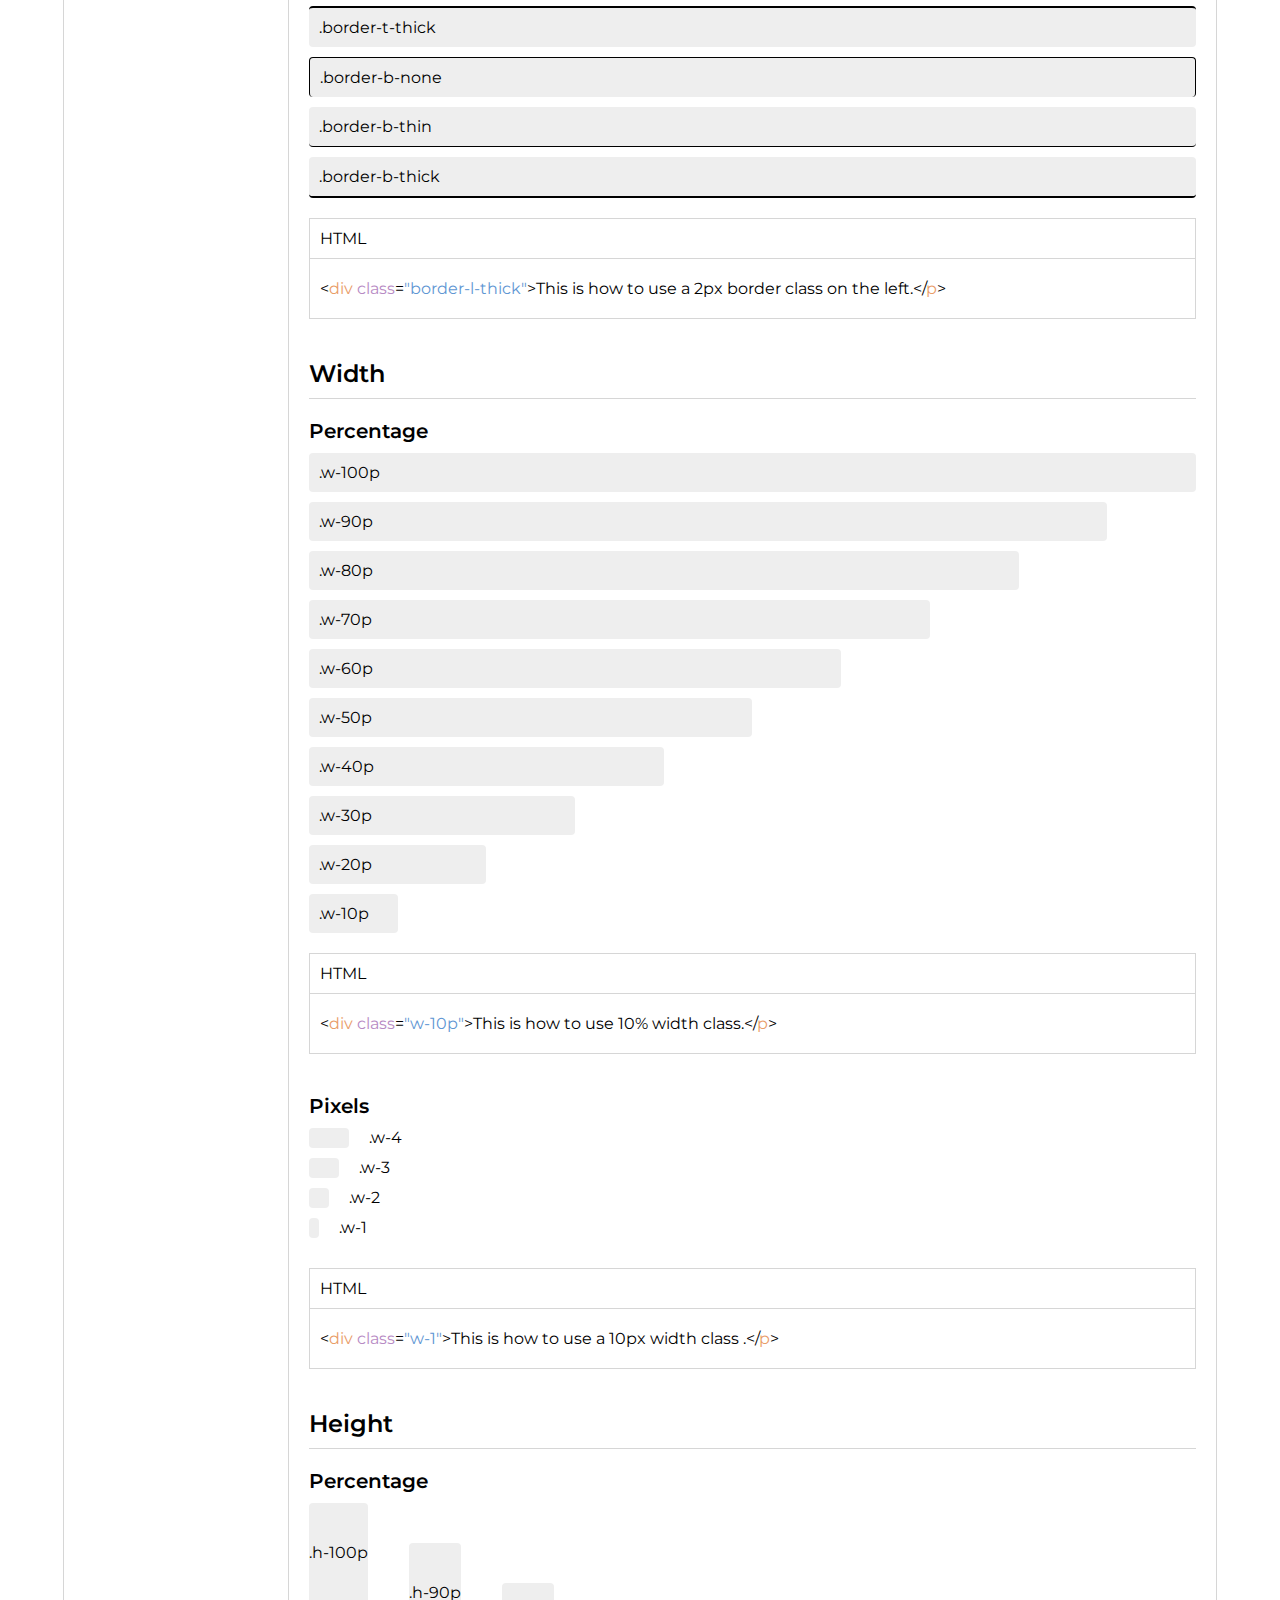
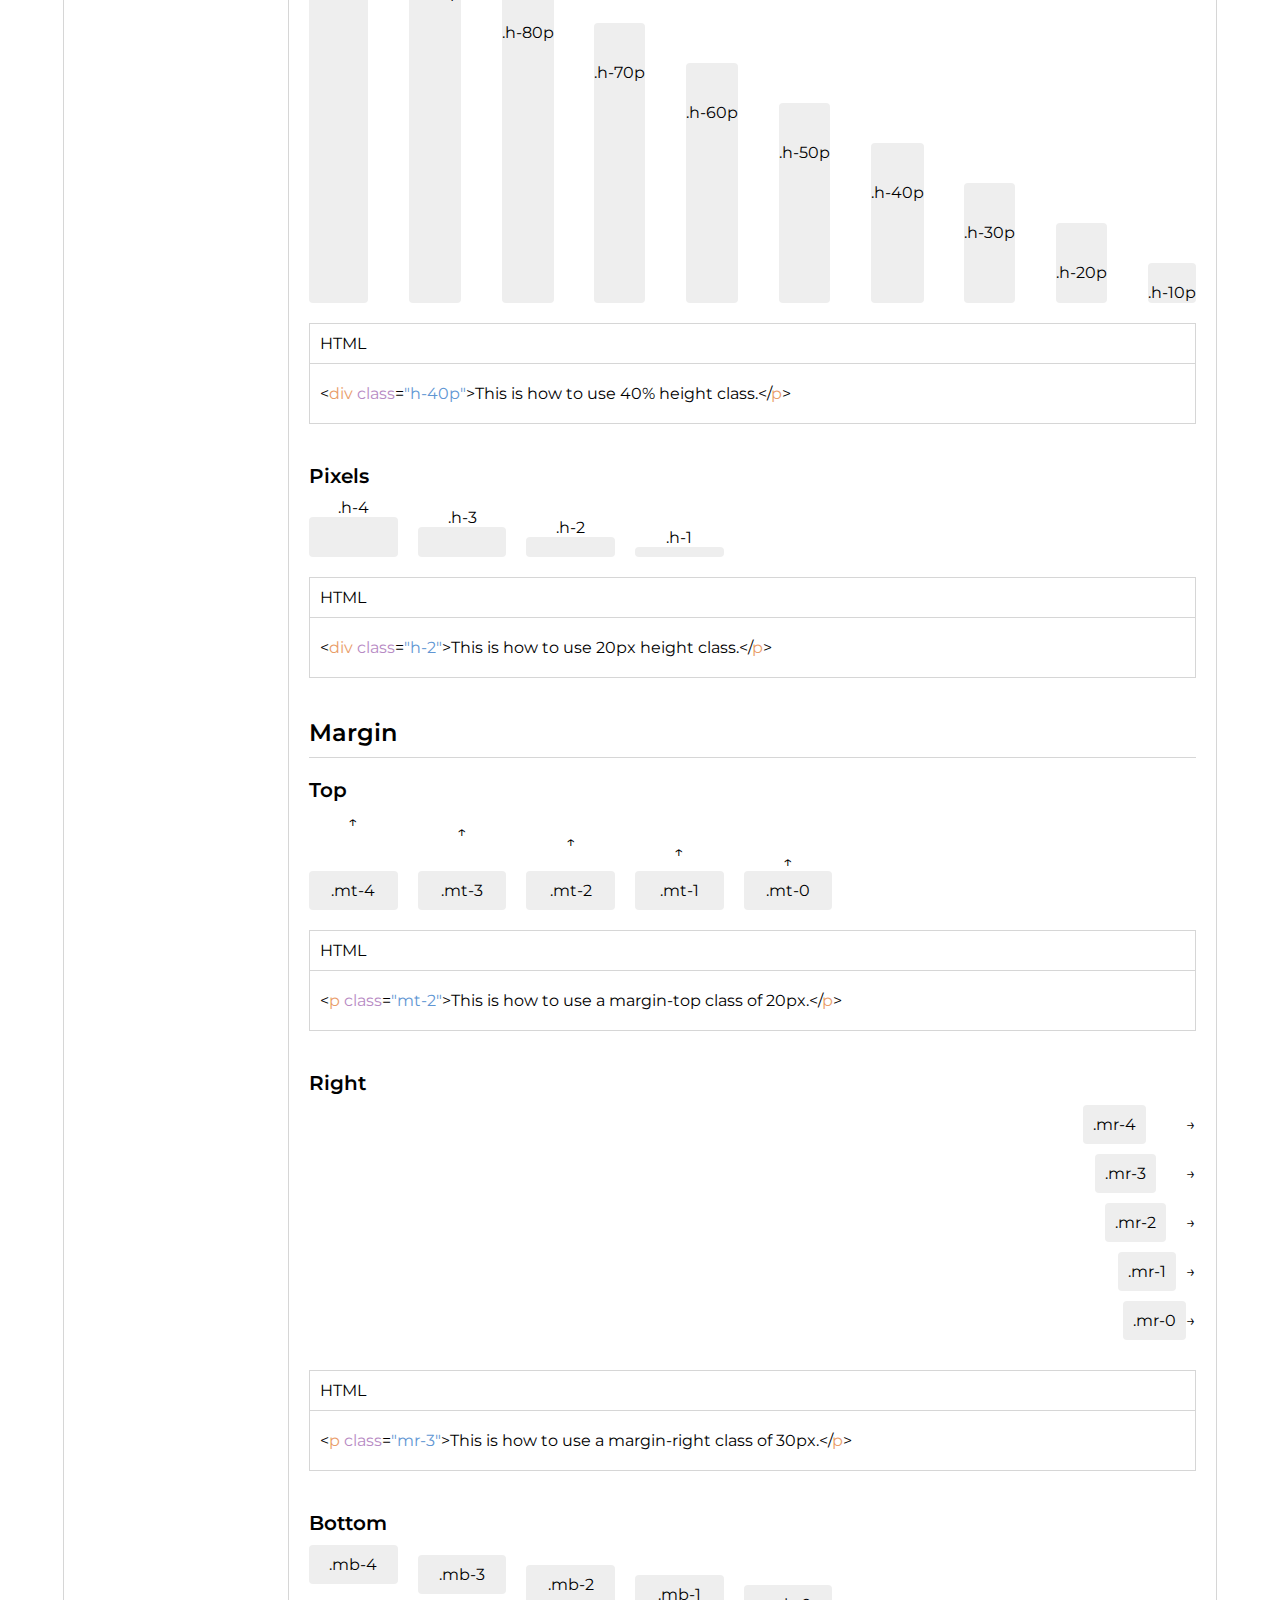
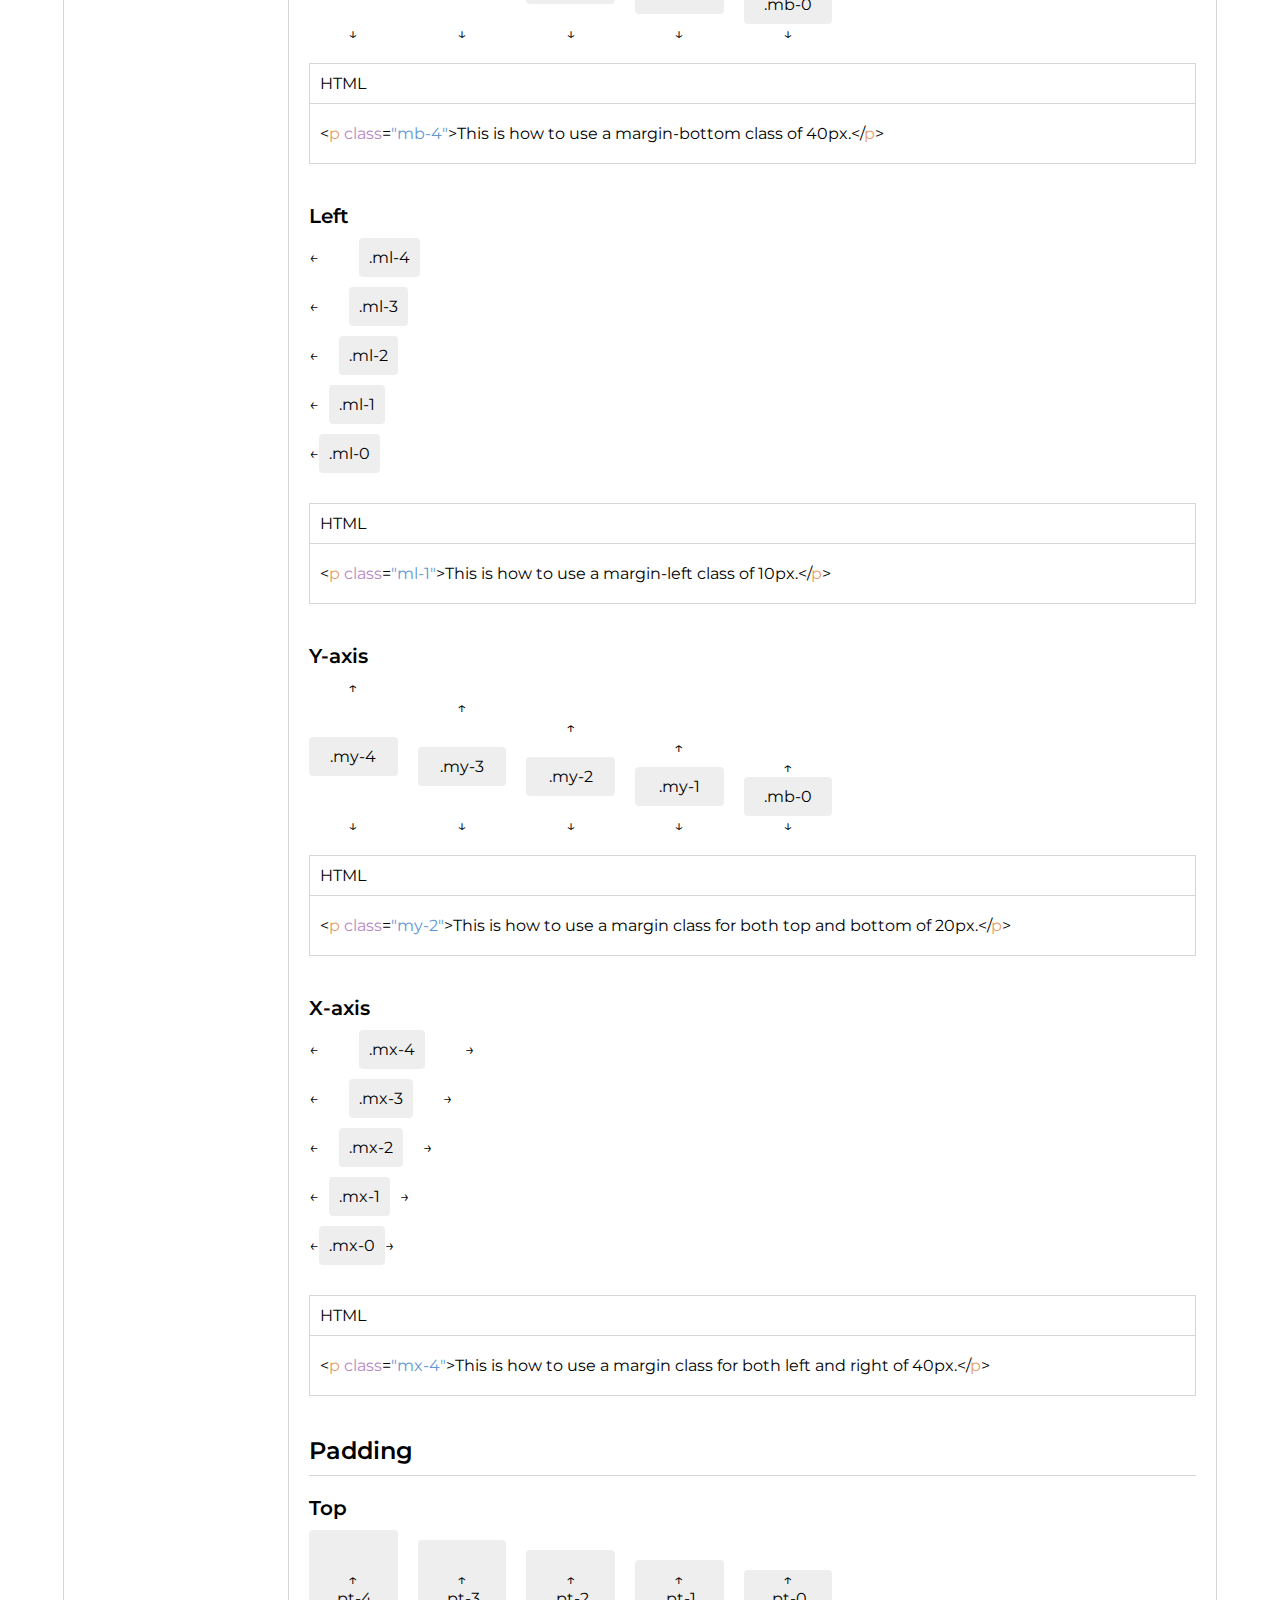
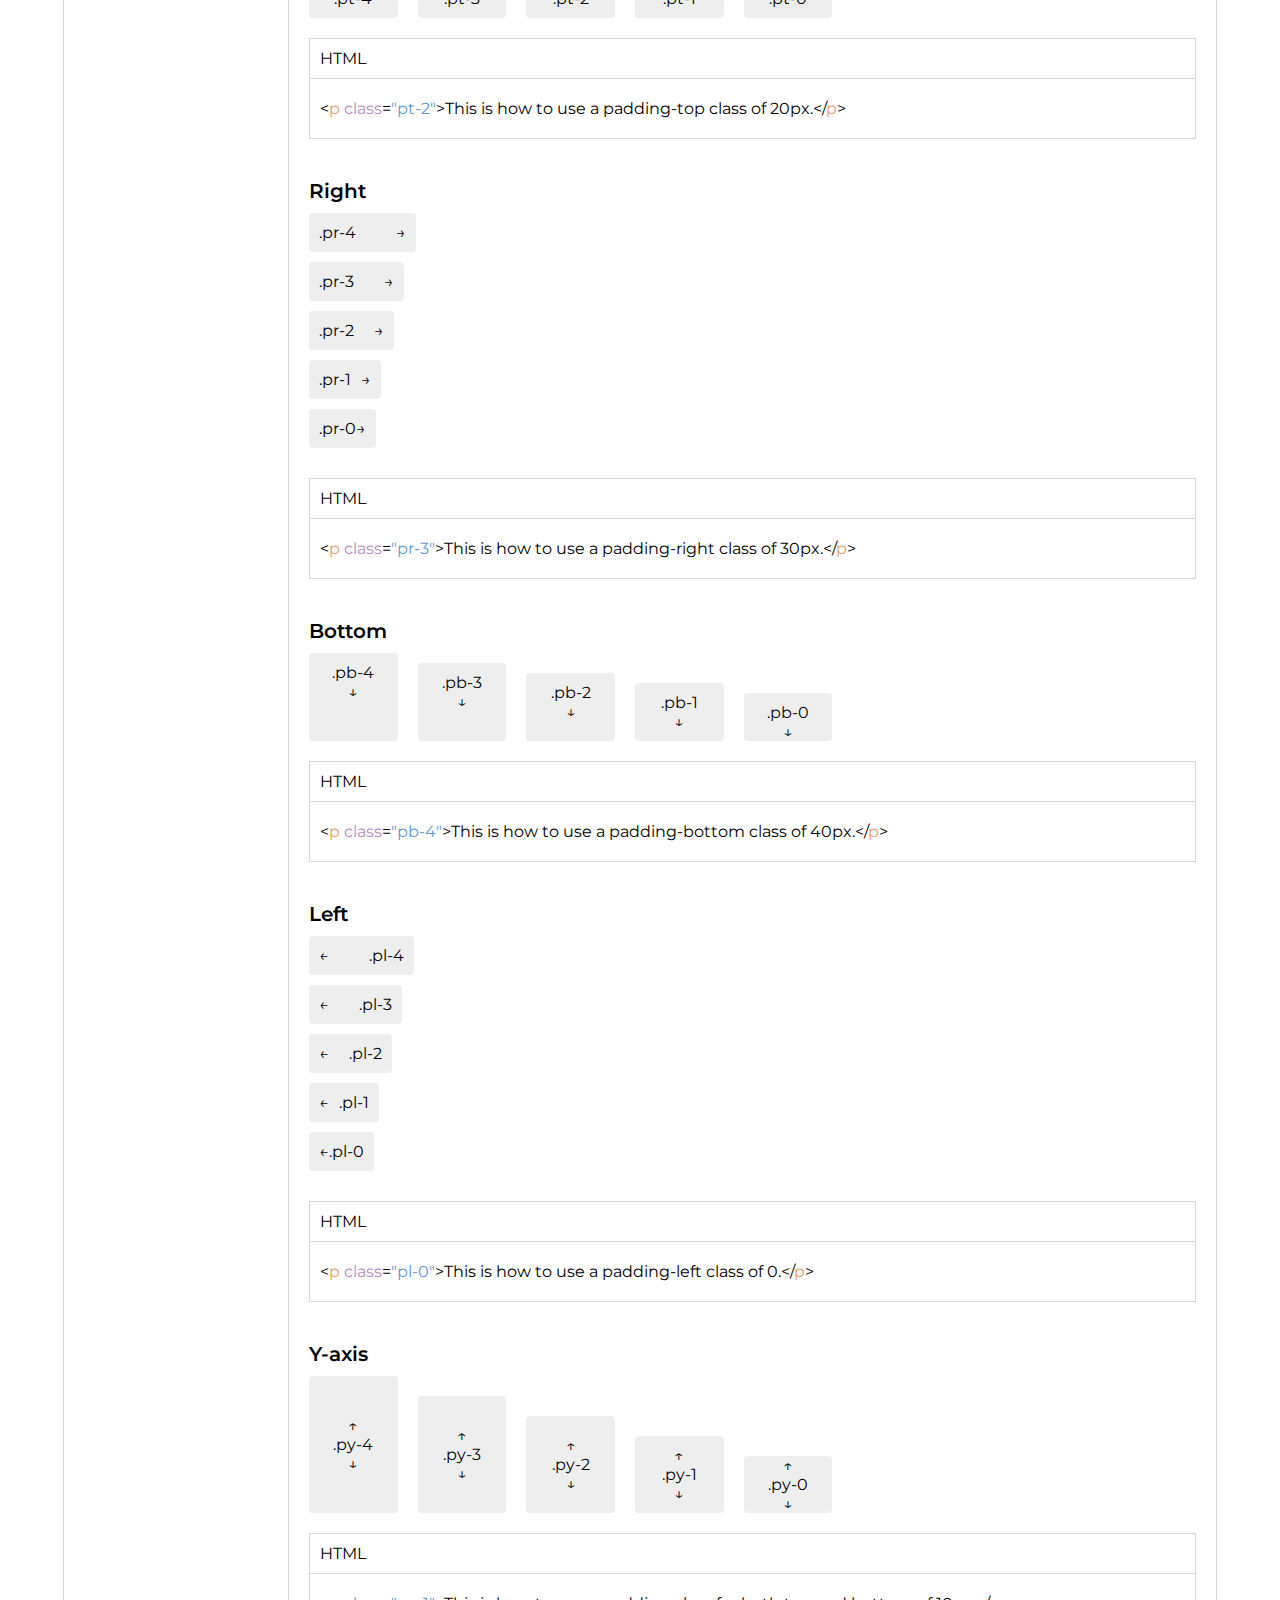
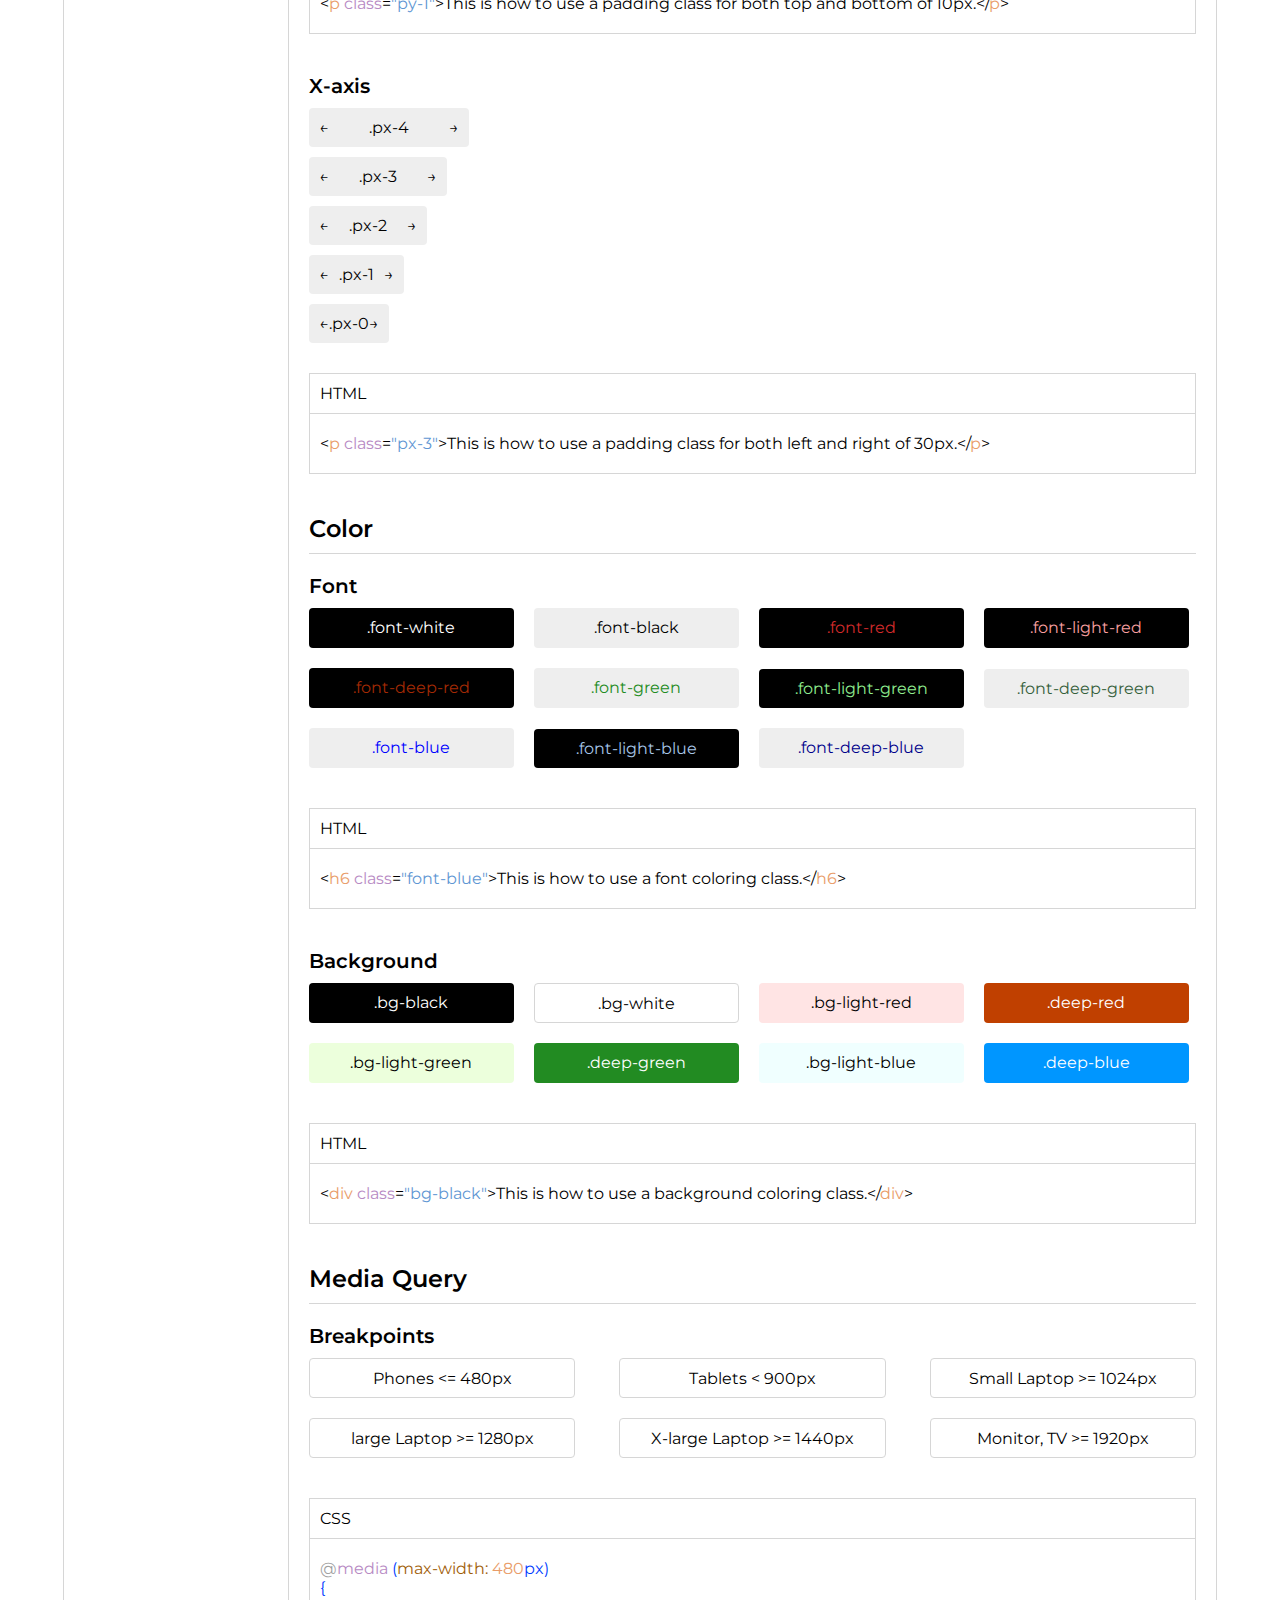
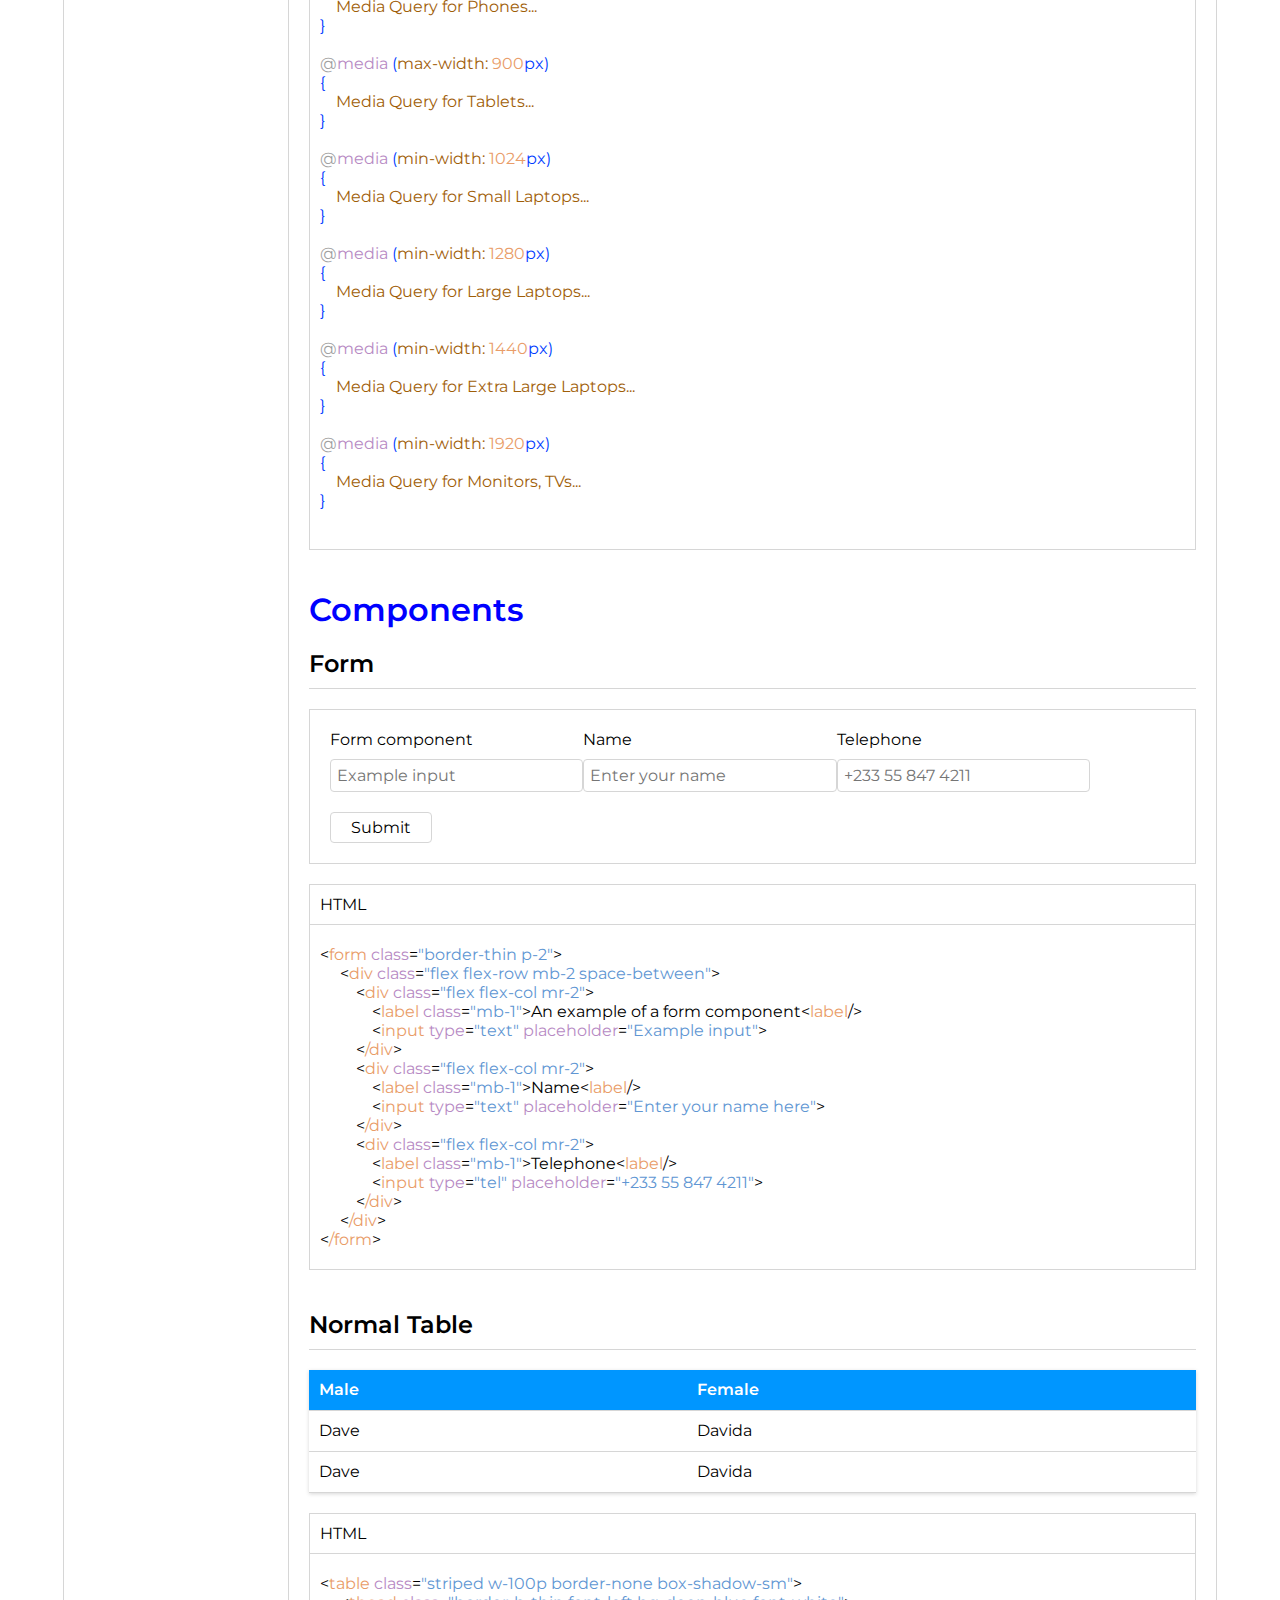
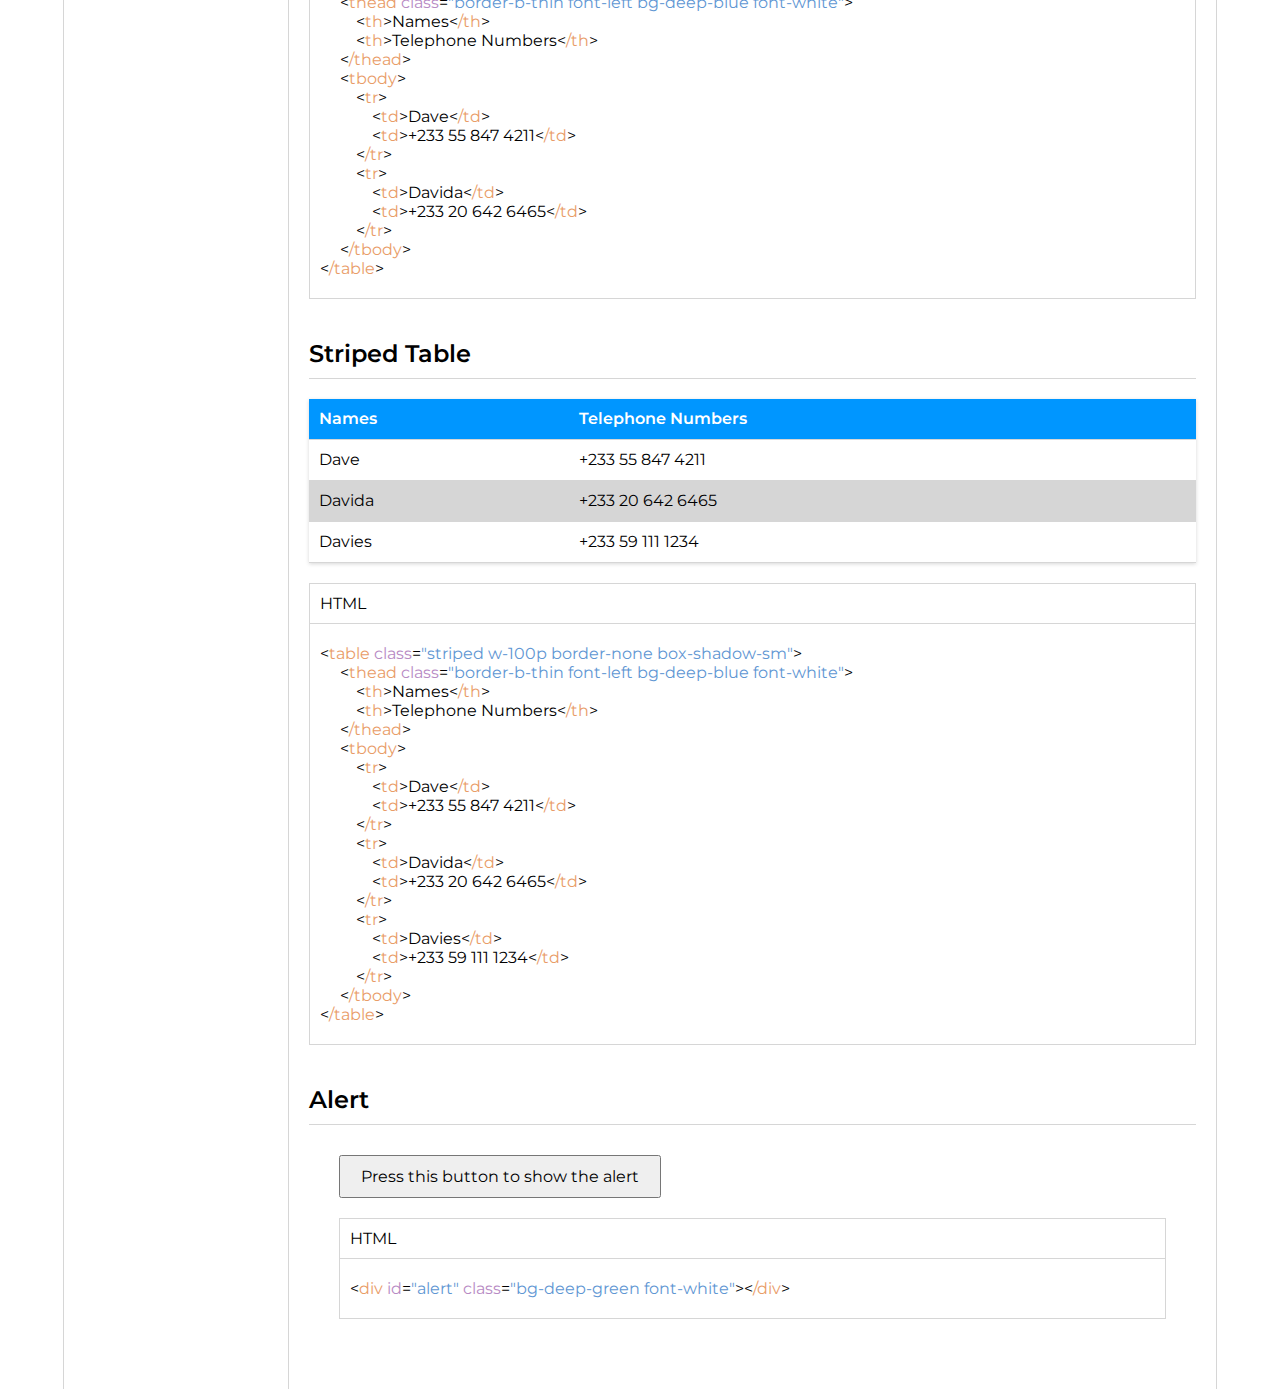
==== commit c747671c: "download button and clipboard" ====
--- a/docs.html
+++ b/docs.html
@@ -1,15 +1,17 @@
 <!DOCTYPE html>
 <html lang="en">
+
 <head>
     <meta charset="UTF-8">
     <meta http-equiv="X-UA-Compatible" content="IE=edge">
     <meta name="viewport" content="width=device-width, initial-scale=1.0">
     <link rel="stylesheet" href="style/style.css">
-    
+
     <!-- Font Awesome Icons -->
     <link rel="stylesheet" href="https://cdnjs.cloudflare.com/ajax/libs/font-awesome/4.7.0/css/font-awesome.css">
     <title>BaseCSS</title>
 </head>
+
 <body id="main-body">
     <!-- Nav -->
     <nav class="border-b-thin">
@@ -19,10 +21,13 @@
                     <h1><a href="index.html" class="big-font font-blue">BaseCSS</a></h1>
                 </div>
                 <div class="nav-right ml-auto flex">
-                    <a href="https://drive.google.com/drive/folders/1dwB73uj_82Nmhw36pMrX4_d9CXOde3dF?usp=sharing"><button class="bg-white py-1 px-3 border-thin action-btn">Download</button></a>
+                    <a href="https://drive.google.com/drive/folders/1dwB73uj_82Nmhw36pMrX4_d9CXOde3dF?usp=sharing"
+                        target="_blank"><button class="bg-white py-1 px-3 border-thin action-btn">Download</button></a>
                     <div class="nav-right-icon">
-                        <a href="https://github.com/davvvead"><i class="fa fa-github big-font ml-2 py-1" aria-hidden="true"></i></a>
-                        <i class="fa fa-youtube-play big-font ml-2 py-1" aria-hidden="true"></i>
+                        <a href="https://github.com/davvvead" target="_blank"><i class="fa fa-github big-font ml-2 py-1"
+                                aria-hidden="true"></i></a>
+                        <a href="https://youtube.com/playlist?list=PLcTUth1LaE55Se2pawbVubk4ibHysmszL"
+                            target="_blank"><i class="fa fa-youtube-play big-font ml-2 py-1" aria-hidden="true"></i></a>
                     </div>
                 </div>
                 <div class="nav-mobile-toggle ml-auto flex">
@@ -59,7 +64,8 @@
             </div>
             <div class="flex social-icons">
                 <a href="https://github.com/davvvead"><i class="fa fa-github big-font ml-2" aria-hidden="true"></i></a>
-                <a href="https://www.youtube.com/@davvead"><i class="fa fa-youtube-play big-font ml-2" aria-hidden="true"></i></a>
+                <a href="https://www.youtube.com/@davvead"><i class="fa fa-youtube-play big-font ml-2"
+                        aria-hidden="true"></i></a>
             </div>
         </div>
         <!-- Mobile Navigation End -->
@@ -73,7 +79,8 @@
         <!-- Container Start -->
         <div class="container border-l-thin border-r-thin flex">
             <!-- Side Nav Start -->
-            <div class="sidenav sticky h-screen h-100p w-20p p-2 border-l-none border-t-none border-b-thin border-r-none border-thin">
+            <div
+                class="sidenav sticky h-screen h-100p w-20p p-2 border-l-none border-t-none border-b-thin border-r-none border-thin">
                 <ul>
                     <li class="main-category mb-1 fw-thick font font-underline">Installation</li>
                     <li class="sub-category mb-1"><a href="#npm">NPM</a></li>
@@ -95,12 +102,12 @@
                 </ul>
             </div>
             <!-- Side Nav End -->
-            
+
             <!-- Main Content Start -->
             <div class="main-content p-2 w-100p border-l-thin">
 
-                 <!-- Getting Started Section -->
-                 <section id="utilities" class="w-100p">
+                <!-- Getting Started Section -->
+                <section id="utilities" class="w-100p">
                     <div class="section-heading mb-2">
                         <h1 class="main-heading fw-thick mb-1 font-blue">Installation</h1>
                     </div>
@@ -115,11 +122,11 @@
                                 <h1 class="">NPM</h1>
                             </div>
                             <div class="code-text py-2 px-1">
-                            <!-- <pre> -->
+                                <!-- <pre> -->
                                 <code class="" data-lang="html">
                                     npm i davvead-basecss
                                 </code>
-                            <!-- </pre> -->
+                                <!-- </pre> -->
                             </div>
                         </div>
                     </div>
@@ -128,19 +135,20 @@
                     </div>
                     <div class="sub-section mb-4">
                         <div class="code border-thin mt-2">
-                            <div class="code-heading p-1 border-b-thin">
-                                <h1 class="">HTML</h1>
-                            </div>
-                            <div class="code-text py-2 px-1">
-                            <!-- <pre> -->
+                            <div class="code-heading p-1 border-b-thin flex">
+                                <h1 class="">HTML</h1>
+                                <i id="copy" class="fa fa-clipboard ml-auto" aria-hidden="true"></i>
+                            </div>
+                            <div class="code-text py-2 px-1">
+                                <!-- <pre> -->
                                 <code class="" data-lang="html">
                                     <span><</span><span class="tag">link </span><span class="class">rel</span><span>=</span><span class="class-name">"stylesheet"</span><span class="class"> href</span><span>=</span><span class="class-name" style="word-wrap: break-word;">"https://static.staticsave.com/basecss/style.css"</span><span>></span>
                                 </code>
-                            <!-- </pre> -->
-                            </div>
-                        </div>
-                    </div>
-                 </section>
+                                <!-- </pre> -->
+                            </div>
+                        </div>
+                    </div>
+                </section>
                 <!-- Utilities Section Start -->
                 <section id="utilities" class="w-100p">
                     <div class="section-heading mb-2">
@@ -154,19 +162,19 @@
                     <!-- Container -->
                     <div class="sub-section mb-4">
                         <div class="demo mb-1 p-1 w-100p">
-                          <p class="">.container</p>
-                        </div>
-                        <!-- Code Example -->
-                        <div class="code border-thin mt-2">
-                            <div class="code-heading p-1 border-b-thin">
-                                <h1 class="">HTML</h1>
-                            </div>
-                            <div class="code-text py-2 px-1">
-                            <!-- <pre> -->
+                            <p class="">.container</p>
+                        </div>
+                        <!-- Code Example -->
+                        <div class="code border-thin mt-2">
+                            <div class="code-heading p-1 border-b-thin">
+                                <h1 class="">HTML</h1>
+                            </div>
+                            <div class="code-text py-2 px-1">
+                                <!-- <pre> -->
                                 <code class="" data-lang="html">
                                     <span><</span><span class="tag">div </span><span class="class">class</span><span>=</span><span class="class-name">"container"</span><span>></span><span>This is how to use the container</span><span><</span><span><span>/</span><span class="tag">div</span>></span>
                                 </code>
-                            <!-- </pre> -->
+                                <!-- </pre> -->
                             </div>
                         </div>
                         <!-- Code Example -->
@@ -175,7 +183,7 @@
                                 <h1 class="">CSS</h1>
                             </div>
                             <div class="code-text py-2 px-1">
-                            <!-- <pre> -->
+                                <!-- <pre> -->
                                 <code class="" data-lang="html">
                                     <pre>
 .container {
@@ -186,7 +194,7 @@
 }
                                     </pre>
                                 </code>
-                            <!-- </pre> -->
+                                <!-- </pre> -->
                             </div>
                         </div>
                     </div>
@@ -200,7 +208,7 @@
                     <div class="sub-section mb-4">
                         <h3 class="big-font fw-thick mb-1">Sizes</h3>
                         <div class="demo mb-1 p-1 w-100p">
-                          <p class="tiny-font">.tiny-font</p>
+                            <p class="tiny-font">.tiny-font</p>
                         </div>
                         <div class="demo mb-1 p-1 w-100p">
                             <p class="normal-font">.normal-font</p>
@@ -223,11 +231,11 @@
                                 <h1 class="">HTML</h1>
                             </div>
                             <div class="code-text py-2 px-1">
-                            <!-- <pre> -->
+                                <!-- <pre> -->
                                 <code class="" data-lang="html">
                                     <span><</span><span class="tag">p </span><span class="class">class</span><span>=</span><span class="class-name">"tiny-font"</span><span>></span><span>This is how to use a font sizing class.</span><span><</span><span><span>/</span><span class="tag">p</span>></span>
                                 </code>
-                            <!-- </pre> -->
+                                <!-- </pre> -->
                             </div>
                         </div>
                     </div>
@@ -235,7 +243,7 @@
                     <div class="sub-section mb-4">
                         <h3 class="big-font fw-thick mb-1">Weight</h3>
                         <div class="demo mb-1 p-1 w-100p">
-                          <p class="fw-thin">.fw-thin</p>
+                            <p class="fw-thin">.fw-thin</p>
                         </div>
                         <div class="demo mb-1 p-1 w-100p">
                             <p class="fw-normal">.fw-normal</p>
@@ -252,11 +260,11 @@
                                 <h1 class="">HTML</h1>
                             </div>
                             <div class="code-text py-2 px-1">
-                            <!-- <pre> -->
+                                <!-- <pre> -->
                                 <code class="" data-lang="html">
                                     <span><</span><span class="tag">p </span><span class="class">class</span><span>=</span><span class="class-name">"fw-extra-thick"</span><span>></span><span>This is how to use a font weight class.</span><span><</span><span><span>/</span><span class="tag">p</span>></span>
                                 </code>
-                            <!-- </pre> -->
+                                <!-- </pre> -->
                             </div>
                         </div>
                     </div>
@@ -264,7 +272,7 @@
                     <div class="sub-section mb-4">
                         <h3 class="big-font fw-thick mb-1">Align</h3>
                         <div class="demo mb-1 p-1 w-100p">
-                          <p class="font-left">.font-left</p>
+                            <p class="font-left">.font-left</p>
                         </div>
                         <div class="demo mb-1 p-1 w-100p">
                             <p class="font-center">.font-center</p>
@@ -278,12 +286,12 @@
                                 <h1 class="">HTML</h1>
                             </div>
                             <div class="code-text py-2 px-1">
-                            <!-- <pre> -->
+                                <!-- <pre> -->
                                 <code class="" data-lang="html">
                                     <span><</span><span class="tag">p </span><span class="class">class</span><span>=</span><span class="class-name">"font-left"</span><span>></span><span>This is how to use a font align
                                          class.</span><span><</span><span><span>/</span><span class="tag">p</span>></span>
                                 </code>
-                            <!-- </pre> -->
+                                <!-- </pre> -->
                             </div>
                         </div>
                     </div>
@@ -311,11 +319,11 @@
                                 <h1 class="">HTML</h1>
                             </div>
                             <div class="code-text py-2 px-1">
-                            <!-- <pre> -->
+                                <!-- <pre> -->
                                 <code class="" data-lang="html">
                                     <span><</span><span class="tag">div </span><span class="class">class</span><span>=</span><span class="class-name">"border-thin"</span><span>></span><span>This is how to use a 1px border-width class .</span><span><</span><span><span>/</span><span class="tag">p</span>></span>
                                 </code>
-                            <!-- </pre> -->
+                                <!-- </pre> -->
                             </div>
                         </div>
                     </div>
@@ -365,11 +373,11 @@
                                 <h1 class="">HTML</h1>
                             </div>
                             <div class="code-text py-2 px-1">
-                            <!-- <pre> -->
+                                <!-- <pre> -->
                                 <code class="" data-lang="html">
                                     <span><</span><span class="tag">div </span><span class="class">class</span><span>=</span><span class="class-name">"border-l-thick"</span><span>></span><span>This is how to use a 2px border class on the left.</span><span><</span><span><span>/</span><span class="tag">p</span>></span>
                                 </code>
-                            <!-- </pre> -->
+                                <!-- </pre> -->
                             </div>
                         </div>
                     </div>
@@ -419,11 +427,11 @@
                                 <h1 class="">HTML</h1>
                             </div>
                             <div class="code-text py-2 px-1">
-                            <!-- <pre> -->
+                                <!-- <pre> -->
                                 <code class="" data-lang="html">
                                     <span><</span><span class="tag">div </span><span class="class">class</span><span>=</span><span class="class-name">"w-10p"</span><span>></span><span>This is how to use 10% width class.</span><span><</span><span><span>/</span><span class="tag">p</span>></span>
                                 </code>
-                            <!-- </pre> -->
+                                <!-- </pre> -->
                             </div>
                         </div>
                     </div>
@@ -453,11 +461,11 @@
                                 <h1 class="">HTML</h1>
                             </div>
                             <div class="code-text py-2 px-1">
-                            <!-- <pre> -->
+                                <!-- <pre> -->
                                 <code class="" data-lang="html">
                                     <span><</span><span class="tag">div </span><span class="class">class</span><span>=</span><span class="class-name">"w-1"</span><span>></span><span>This is how to use a 10px width class .</span><span><</span><span><span>/</span><span class="tag">p</span>></span>
                                 </code>
-                            <!-- </pre> -->
+                                <!-- </pre> -->
                             </div>
                         </div>
                     </div>
@@ -503,18 +511,18 @@
                                 <p class="font-center mt-2">.h-10p</p>
                             </div>
                         </div>
-                        
-                        <!-- Code Example -->
-                        <div class="code border-thin mt-2">
-                            <div class="code-heading p-1 border-b-thin">
-                                <h1 class="">HTML</h1>
-                            </div>
-                            <div class="code-text py-2 px-1">
-                            <!-- <pre> -->
+
+                        <!-- Code Example -->
+                        <div class="code border-thin mt-2">
+                            <div class="code-heading p-1 border-b-thin">
+                                <h1 class="">HTML</h1>
+                            </div>
+                            <div class="code-text py-2 px-1">
+                                <!-- <pre> -->
                                 <code class="" data-lang="html">
                                     <span><</span><span class="tag">div </span><span class="class">class</span><span>=</span><span class="class-name">"h-40p"</span><span>></span><span>This is how to use 40% height class.</span><span><</span><span><span>/</span><span class="tag">p</span>></span>
                                 </code>
-                            <!-- </pre> -->
+                                <!-- </pre> -->
                             </div>
                         </div>
                     </div>
@@ -546,11 +554,11 @@
                                 <h1 class="">HTML</h1>
                             </div>
                             <div class="code-text py-2 px-1">
-                            <!-- <pre> -->
+                                <!-- <pre> -->
                                 <code class="" data-lang="html">
                                     <span><</span><span class="tag">div </span><span class="class">class</span><span>=</span><span class="class-name">"h-2"</span><span>></span><span>This is how to use 20px height class.</span><span><</span><span><span>/</span><span class="tag">p</span>></span>
                                 </code>
-                            <!-- </pre> -->
+                                <!-- </pre> -->
                             </div>
                         </div>
                     </div>
@@ -602,11 +610,11 @@
                                 <h1 class="">HTML</h1>
                             </div>
                             <div class="code-text py-2 px-1">
-                            <!-- <pre> -->
+                                <!-- <pre> -->
                                 <code class="" data-lang="html">
                                     <span><</span><span class="tag">p </span><span class="class">class</span><span>=</span><span class="class-name">"mt-2"</span><span>></span><span>This is how to use a margin-top class of 20px.</span><span><</span><span><span>/</span><span class="tag">p</span>></span>
                                 </code>
-                            <!-- </pre> -->
+                                <!-- </pre> -->
                             </div>
                         </div>
                     </div>
@@ -614,36 +622,46 @@
                     <div class="sub-section mb-4">
                         <h3 class="big-font fw-thick mb-1">Right</h3>
                         <div class="width-bar flex">
-                            <div class="demo mb-1 p-1 border-none ml-auto mr-4"><p>.mr-4</p></div>
-                            <p class="py-1">&#8594</p> 
-                        </div>
-                        <div class="width-bar flex">
-                            <div class="demo mb-1 p-1 border-none ml-auto mr-3"><p>.mr-3</p></div>
-                            <p class="py-1">&#8594</p> 
-                        </div>
-                        <div class="width-bar flex">
-                            <div class="demo mb-1 p-1 border-none ml-auto mr-2"><p>.mr-2</p></div>
-                            <p class="py-1">&#8594</p> 
-                        </div>
-                        <div class="width-bar flex">
-                            <div class="demo mb-1 p-1 border-none ml-auto mr-1"><p>.mr-1</p></div>
-                            <p class="py-1">&#8594</p> 
-                        </div>
-                        <div class="width-bar flex">
-                            <div class="demo mb-1 p-1 border-none ml-auto mr-0"><p>.mr-0</p></div>
-                            <p class="py-1">&#8594</p> 
-                        </div>
-                        <!-- Code Example -->
-                        <div class="code border-thin mt-2">
-                            <div class="code-heading p-1 border-b-thin">
-                                <h1 class="">HTML</h1>
-                            </div>
-                            <div class="code-text py-2 px-1">
-                            <!-- <pre> -->
+                            <div class="demo mb-1 p-1 border-none ml-auto mr-4">
+                                <p>.mr-4</p>
+                            </div>
+                            <p class="py-1">&#8594</p>
+                        </div>
+                        <div class="width-bar flex">
+                            <div class="demo mb-1 p-1 border-none ml-auto mr-3">
+                                <p>.mr-3</p>
+                            </div>
+                            <p class="py-1">&#8594</p>
+                        </div>
+                        <div class="width-bar flex">
+                            <div class="demo mb-1 p-1 border-none ml-auto mr-2">
+                                <p>.mr-2</p>
+                            </div>
+                            <p class="py-1">&#8594</p>
+                        </div>
+                        <div class="width-bar flex">
+                            <div class="demo mb-1 p-1 border-none ml-auto mr-1">
+                                <p>.mr-1</p>
+                            </div>
+                            <p class="py-1">&#8594</p>
+                        </div>
+                        <div class="width-bar flex">
+                            <div class="demo mb-1 p-1 border-none ml-auto mr-0">
+                                <p>.mr-0</p>
+                            </div>
+                            <p class="py-1">&#8594</p>
+                        </div>
+                        <!-- Code Example -->
+                        <div class="code border-thin mt-2">
+                            <div class="code-heading p-1 border-b-thin">
+                                <h1 class="">HTML</h1>
+                            </div>
+                            <div class="code-text py-2 px-1">
+                                <!-- <pre> -->
                                 <code class="" data-lang="html">
                                     <span><</span><span class="tag">p </span><span class="class">class</span><span>=</span><span class="class-name">"mr-3"</span><span>></span><span>This is how to use a margin-right class of 30px.</span><span><</span><span><span>/</span><span class="tag">p</span>></span>
                                 </code>
-                            <!-- </pre> -->
+                                <!-- </pre> -->
                             </div>
                         </div>
                     </div>
@@ -688,11 +706,11 @@
                                 <h1 class="">HTML</h1>
                             </div>
                             <div class="code-text py-2 px-1">
-                            <!-- <pre> -->
+                                <!-- <pre> -->
                                 <code class="" data-lang="html">
                                     <span><</span><span class="tag">p </span><span class="class">class</span><span>=</span><span class="class-name">"mb-4"</span><span>></span><span>This is how to use a margin-bottom class of 40px.</span><span><</span><span><span>/</span><span class="tag">p</span>></span>
                                 </code>
-                            <!-- </pre> -->
+                                <!-- </pre> -->
                             </div>
                         </div>
                     </div>
@@ -701,35 +719,45 @@
                         <h3 class="big-font fw-thick mb-1">Left</h3>
                         <div class="width-bar flex">
                             <p class="py-1">&#8592</p>
-                            <div class="demo mb-1 p-1 border-none ml-4"><p>.ml-4</p></div> 
+                            <div class="demo mb-1 p-1 border-none ml-4">
+                                <p>.ml-4</p>
+                            </div>
                         </div>
                         <div class="width-bar flex">
                             <p class="py-1">&#8592</p>
-                            <div class="demo mb-1 p-1 border-none ml-3"><p>.ml-3</p></div>
+                            <div class="demo mb-1 p-1 border-none ml-3">
+                                <p>.ml-3</p>
+                            </div>
                         </div>
                         <div class="width-bar flex">
                             <p class="py-1">&#8592</p>
-                            <div class="demo mb-1 p-1 border-none ml-2"><p>.ml-2</p></div>
+                            <div class="demo mb-1 p-1 border-none ml-2">
+                                <p>.ml-2</p>
+                            </div>
                         </div>
                         <div class="width-bar flex">
                             <p class="py-1">&#8592</p>
-                            <div class="demo mb-1 p-1  border-none ml-1"><p>.ml-1</p></div>
+                            <div class="demo mb-1 p-1  border-none ml-1">
+                                <p>.ml-1</p>
+                            </div>
                         </div>
                         <div class="width-bar flex">
                             <p class="py-1">&#8592</p>
-                            <div class="demo mb-1 p-1  border-none ml-0"><p>.ml-0</p></div>
-                        </div>
-                        <!-- Code Example -->
-                        <div class="code border-thin mt-2">
-                            <div class="code-heading p-1 border-b-thin">
-                                <h1 class="">HTML</h1>
-                            </div>
-                            <div class="code-text py-2 px-1">
-                            <!-- <pre> -->
+                            <div class="demo mb-1 p-1  border-none ml-0">
+                                <p>.ml-0</p>
+                            </div>
+                        </div>
+                        <!-- Code Example -->
+                        <div class="code border-thin mt-2">
+                            <div class="code-heading p-1 border-b-thin">
+                                <h1 class="">HTML</h1>
+                            </div>
+                            <div class="code-text py-2 px-1">
+                                <!-- <pre> -->
                                 <code class="" data-lang="html">
                                     <span><</span><span class="tag">p </span><span class="class">class</span><span>=</span><span class="class-name">"ml-1"</span><span>></span><span>This is how to use a margin-left class of 10px.</span><span><</span><span><span>/</span><span class="tag">p</span>></span>
                                 </code>
-                            <!-- </pre> -->
+                                <!-- </pre> -->
                             </div>
                         </div>
                     </div>
@@ -779,11 +807,11 @@
                                 <h1 class="">HTML</h1>
                             </div>
                             <div class="code-text py-2 px-1">
-                            <!-- <pre> -->
+                                <!-- <pre> -->
                                 <code class="" data-lang="html">
                                     <span><</span><span class="tag">p </span><span class="class">class</span><span>=</span><span class="class-name">"my-2"</span><span>></span><span>This is how to use a margin class for both top and bottom of 20px.</span><span><</span><span><span>/</span><span class="tag">p</span>></span>
                                 </code>
-                            <!-- </pre> -->
+                                <!-- </pre> -->
                             </div>
                         </div>
                     </div>
@@ -792,27 +820,37 @@
                         <h3 class="big-font fw-thick mb-1">X-axis</h3>
                         <div class="width-bar flex">
                             <p class="py-1">&#8592</p>
-                            <div class="demo mb-1 p-1 border-none mx-4"><p class="">.mx-4</p></div>
+                            <div class="demo mb-1 p-1 border-none mx-4">
+                                <p class="">.mx-4</p>
+                            </div>
                             <p class="py-1">&#8594</p>
                         </div>
                         <div class="width-bar flex">
                             <p class="py-1">&#8592</p>
-                            <div class="demo mb-1 p-1 border-none mx-3"><p class="">.mx-3</p></div>
+                            <div class="demo mb-1 p-1 border-none mx-3">
+                                <p class="">.mx-3</p>
+                            </div>
                             <p class="py-1">&#8594</p>
                         </div>
                         <div class="width-bar flex">
                             <p class="py-1">&#8592</p>
-                            <div class="demo mb-1 p-1 border-none mx-2"><p class="">.mx-2</p></div>
+                            <div class="demo mb-1 p-1 border-none mx-2">
+                                <p class="">.mx-2</p>
+                            </div>
                             <p class="py-1">&#8594</p>
                         </div>
                         <div class="width-bar flex">
                             <p class="py-1">&#8592</p>
-                            <div class="demo mb-1 p-1 border-none mx-1"><p class="">.mx-1</p></div>
+                            <div class="demo mb-1 p-1 border-none mx-1">
+                                <p class="">.mx-1</p>
+                            </div>
                             <p class="py-1">&#8594</p>
                         </div>
                         <div class="width-bar flex">
                             <p class="py-1">&#8592</p>
-                            <div class="demo mb-1 p-1 border-none mx-0"><p class="">.mx-0</p></div>
+                            <div class="demo mb-1 p-1 border-none mx-0">
+                                <p class="">.mx-0</p>
+                            </div>
                             <p class="py-1">&#8594</p>
                         </div>
                         <!-- Code Example -->
@@ -821,11 +859,11 @@
                                 <h1 class="">HTML</h1>
                             </div>
                             <div class="code-text py-2 px-1">
-                            <!-- <pre> -->
+                                <!-- <pre> -->
                                 <code class="" data-lang="html">
                                     <span><</span><span class="tag">p </span><span class="class">class</span><span>=</span><span class="class-name">"mx-4"</span><span>></span><span>This is how to use a margin class for both left and right of 40px.</span><span><</span><span><span>/</span><span class="tag">p</span>></span>
                                 </code>
-                            <!-- </pre> -->
+                                <!-- </pre> -->
                             </div>
                         </div>
                     </div>
@@ -876,11 +914,11 @@
                                 <h1 class="">HTML</h1>
                             </div>
                             <div class="code-text py-2 px-1">
-                            <!-- <pre> -->
+                                <!-- <pre> -->
                                 <code class="" data-lang="html">
                                     <span><</span><span class="tag">p </span><span class="class">class</span><span>=</span><span class="class-name">"pt-2"</span><span>></span><span>This is how to use a padding-top class of 20px.</span><span><</span><span><span>/</span><span class="tag">p</span>></span>
                                 </code>
-                            <!-- </pre> -->
+                                <!-- </pre> -->
                             </div>
                         </div>
                     </div>
@@ -891,43 +929,43 @@
                             <div class="flex demo mb-1 p-1 border-none">
                                 <p class="pr-4">.pr-4</p>
                                 <p>&#8594</p>
-                            </div> 
+                            </div>
                         </div>
                         <div class="width-bar flex">
                             <div class="flex demo mb-1 p-1 border-none">
                                 <p class="pr-3">.pr-3</p>
                                 <p>&#8594</p>
-                            </div> 
+                            </div>
                         </div>
                         <div class="width-bar flex">
                             <div class="flex demo mb-1 p-1 border-none">
                                 <p class="pr-2">.pr-2</p>
                                 <p>&#8594</p>
-                            </div> 
+                            </div>
                         </div>
                         <div class="width-bar flex">
                             <div class="flex demo mb-1 p-1 border-none">
                                 <p class="pr-1">.pr-1</p>
                                 <p>&#8594</p>
-                            </div> 
+                            </div>
                         </div>
                         <div class="width-bar flex">
                             <div class="flex demo mb-1 p-1 border-none">
                                 <p class="pr-0">.pr-0</p>
                                 <p>&#8594</p>
-                            </div> 
-                        </div>
-                        <!-- Code Example -->
-                        <div class="code border-thin mt-2">
-                            <div class="code-heading p-1 border-b-thin">
-                                <h1 class="">HTML</h1>
-                            </div>
-                            <div class="code-text py-2 px-1">
-                            <!-- <pre> -->
+                            </div>
+                        </div>
+                        <!-- Code Example -->
+                        <div class="code border-thin mt-2">
+                            <div class="code-heading p-1 border-b-thin">
+                                <h1 class="">HTML</h1>
+                            </div>
+                            <div class="code-text py-2 px-1">
+                                <!-- <pre> -->
                                 <code class="" data-lang="html">
                                     <span><</span><span class="tag">p </span><span class="class">class</span><span>=</span><span class="class-name">"pr-3"</span><span>></span><span>This is how to use a padding-right class of 30px.</span><span><</span><span><span>/</span><span class="tag">p</span>></span>
                                 </code>
-                            <!-- </pre> -->
+                                <!-- </pre> -->
                             </div>
                         </div>
                     </div>
@@ -972,11 +1010,11 @@
                                 <h1 class="">HTML</h1>
                             </div>
                             <div class="code-text py-2 px-1">
-                            <!-- <pre> -->
+                                <!-- <pre> -->
                                 <code class="" data-lang="html">
                                     <span><</span><span class="tag">p </span><span class="class">class</span><span>=</span><span class="class-name">"pb-4"</span><span>></span><span>This is how to use a padding-bottom class of 40px.</span><span><</span><span><span>/</span><span class="tag">p</span>></span>
                                 </code>
-                            <!-- </pre> -->
+                                <!-- </pre> -->
                             </div>
                         </div>
                     </div>
@@ -987,43 +1025,43 @@
                             <div class="flex demo mb-1 p-1 border-none">
                                 <p>&#8592</p>
                                 <p class="pl-4">.pl-4</p>
-                            </div> 
+                            </div>
                         </div>
                         <div class="width-bar flex">
                             <div class="flex demo mb-1 p-1 border-none">
                                 <p>&#8592</p>
                                 <p class="pl-3">.pl-3</p>
-                            </div> 
+                            </div>
                         </div>
                         <div class="width-bar flex">
                             <div class="flex demo mb-1 p-1 border-none">
                                 <p>&#8592</p>
                                 <p class="pl-2">.pl-2</p>
-                            </div> 
+                            </div>
                         </div>
                         <div class="width-bar flex">
                             <div class="flex demo mb-1 p-1 border-none">
                                 <p>&#8592</p>
                                 <p class="pl-1">.pl-1</p>
-                            </div> 
+                            </div>
                         </div>
                         <div class="width-bar flex">
                             <div class="flex demo mb-1 p-1 border-none">
                                 <p>&#8592</p>
                                 <p class="pl-0">.pl-0</p>
-                            </div> 
-                        </div>
-                        <!-- Code Example -->
-                        <div class="code border-thin mt-2">
-                            <div class="code-heading p-1 border-b-thin">
-                                <h1 class="">HTML</h1>
-                            </div>
-                            <div class="code-text py-2 px-1">
-                            <!-- <pre> -->
+                            </div>
+                        </div>
+                        <!-- Code Example -->
+                        <div class="code border-thin mt-2">
+                            <div class="code-heading p-1 border-b-thin">
+                                <h1 class="">HTML</h1>
+                            </div>
+                            <div class="code-text py-2 px-1">
+                                <!-- <pre> -->
                                 <code class="" data-lang="html">
                                     <span><</span><span class="tag">p </span><span class="class">class</span><span>=</span><span class="class-name">"pl-0"</span><span>></span><span>This is how to use a padding-left class of 0.</span><span><</span><span><span>/</span><span class="tag">p</span>></span>
                                 </code>
-                            <!-- </pre> -->
+                                <!-- </pre> -->
                             </div>
                         </div>
                     </div>
@@ -1073,11 +1111,11 @@
                                 <h1 class="">HTML</h1>
                             </div>
                             <div class="code-text py-2 px-1">
-                            <!-- <pre> -->
+                                <!-- <pre> -->
                                 <code class="" data-lang="html">
                                     <span><</span><span class="tag">p </span><span class="class">class</span><span>=</span><span class="class-name">"py-1"</span><span>></span><span>This is how to use a padding class for both top and bottom of 10px.</span><span><</span><span><span>/</span><span class="tag">p</span>></span>
                                 </code>
-                            <!-- </pre> -->
+                                <!-- </pre> -->
                             </div>
                         </div>
                     </div>
@@ -1089,7 +1127,7 @@
                                 <p>&#8592</p>
                                 <p class="px-4">.px-4</p>
                                 <p>&#8594</p>
-                            </div> 
+                            </div>
                         </div>
                         <div class="width-bar flex">
                             <div class="flex demo mb-1 p-1 border-none">
@@ -1103,33 +1141,33 @@
                                 <p>&#8592</p>
                                 <p class="px-2">.px-2</p>
                                 <p>&#8594</p>
-                            </div> 
+                            </div>
                         </div>
                         <div class="width-bar flex">
                             <div class="flex demo mb-1 p-1 border-none">
                                 <p>&#8592</p>
                                 <p class="px-1">.px-1</p>
                                 <p>&#8594</p>
-                            </div> 
+                            </div>
                         </div>
                         <div class="width-bar flex">
                             <div class="flex demo mb-1 p-1 border-none">
                                 <p>&#8592</p>
                                 <p class="px-0">.px-0</p>
                                 <p>&#8594</p>
-                            </div> 
-                        </div>
-                        <!-- Code Example -->
-                        <div class="code border-thin mt-2">
-                            <div class="code-heading p-1 border-b-thin">
-                                <h1 class="">HTML</h1>
-                            </div>
-                            <div class="code-text py-2 px-1">
-                            <!-- <pre> -->
+                            </div>
+                        </div>
+                        <!-- Code Example -->
+                        <div class="code border-thin mt-2">
+                            <div class="code-heading p-1 border-b-thin">
+                                <h1 class="">HTML</h1>
+                            </div>
+                            <div class="code-text py-2 px-1">
+                                <!-- <pre> -->
                                 <code class="" data-lang="html">
                                     <span><</span><span class="tag">p </span><span class="class">class</span><span>=</span><span class="class-name">"px-3"</span><span>></span><span>This is how to use a padding class for both left and right of 30px.</span><span><</span><span><span>/</span><span class="tag">p</span>></span>
                                 </code>
-                            <!-- </pre> -->
+                                <!-- </pre> -->
                             </div>
                         </div>
                     </div>
@@ -1186,11 +1224,11 @@
                                 <h1 class="">HTML</h1>
                             </div>
                             <div class="code-text py-2 px-1">
-                            <!-- <pre> -->
+                                <!-- <pre> -->
                                 <code class="" data-lang="html">
                                     <span><</span><span class="tag">h6 </span><span class="class">class</span><span>=</span><span class="class-name">"font-blue"</span><span>></span><span>This is how to use a font coloring class.</span><span><</span><span><span>/</span><span class="tag">h6</span>></span>
                                 </code>
-                            <!-- </pre> -->
+                                <!-- </pre> -->
                             </div>
                         </div>
                     </div>
@@ -1233,11 +1271,11 @@
                                 <h1 class="">HTML</h1>
                             </div>
                             <div class="code-text py-2 px-1">
-                            <!-- <pre> -->
+                                <!-- <pre> -->
                                 <code class="" data-lang="html">
                                     <span><</span><span class="tag">div </span><span class="class">class</span><span>=</span><span class="class-name">"bg-black"</span><span>></span><span>This is how to use a background coloring class.</span><span><</span><span><span>/</span><span class="tag">div</span>></span>
                                 </code>
-                            <!-- </pre> -->
+                                <!-- </pre> -->
                             </div>
                         </div>
                     </div>
@@ -1259,17 +1297,17 @@
                                 <p class="font-center font-black mx-1">Tablets < 900px</p>
                             </div>
                             <div class="demo height-demo-child bg-white border-thin h-4 w-30p py-1">
-                                <p class="font-center font-black mx-1">Small Laptop  >= 1024px</p>
+                                <p class="font-center font-black mx-1">Small Laptop >= 1024px</p>
                             </div>
 
                             <div class="demo height-demo-child bg-white border-thin h-4 w-30p py-1">
-                                <p class="font-center font-black mx-1">large Laptop  >= 1280px</p>
+                                <p class="font-center font-black mx-1">large Laptop >= 1280px</p>
                             </div>
                             <div class="demo height-demo-child bg-white border-thin h-4 w-30p py-1">
-                                <p class="font-center font-black mx-1">X-large Laptop  >= 1440px</p>
+                                <p class="font-center font-black mx-1">X-large Laptop >= 1440px</p>
                             </div>
                             <div class="demo height-demo-child bg-white border-thin h-4 w-30p py-1">
-                                <p class="font-center font-black mx-1">Monitor, TV  >= 1920px</p>
+                                <p class="font-center font-black mx-1">Monitor, TV >= 1920px</p>
                             </div>
                         </div>
                         <!-- Breakpoints Row -->
@@ -1280,7 +1318,7 @@
                                 <h1 class="">CSS</h1>
                             </div>
                             <div class="drk code-text py-2 px-1">
-                            <!-- <pre> -->
+                                <!-- <pre> -->
                                 <code class="code" data-lang="css">
                                     <span class="gry">@</span><span class="class">media </span><span class="bracket">(</span><span class="style-rule">max-width</span>: <span class="tag">480</span><span class="bracket">px</span><span class="tag"></span><span class="bracket">)</span><br>
                                     <span class="bracket">{</span><br>
@@ -1329,7 +1367,7 @@
                                 </code>
                                 <br>
                                 <br>
-                            <!-- </pre> -->
+                                <!-- </pre> -->
                             </div>
                         </div>
                     </div>
@@ -1373,7 +1411,7 @@
                                 <h1 class="">HTML</h1>
                             </div>
                             <div class="code-text py-2 px-1">
-                            <!-- <pre> -->
+                                <!-- <pre> -->
                                 <code class="" data-lang="html">
                                     <span><</span><span class="tag">form </span><span class="class">class</span><span>=</span><span class="class-name">"border-thin p-2"</span><span>></span><br>
                                     &emsp;
@@ -1408,7 +1446,7 @@
                                     <span><</span><span class="tag">/div</span><span>></span><br>
                                     <span><</span><span class="tag">/form</span><span>></span><br>
                                 </code>
-                            <!-- </pre> -->
+                                <!-- </pre> -->
                             </div>
                         </div>
                     </div>
@@ -1420,8 +1458,8 @@
                     <div class="component mb-4">
                         <table class="normal-table w-100p border-none box-shadow-sm">
                             <thead class="border-b-thin font-left bg-deep-blue font-white">
-                                    <th>Male</th>
-                                    <th>Female</th>
+                                <th>Male</th>
+                                <th>Female</th>
                             </thead>
                             <tbody>
                                 <tr>
@@ -1440,7 +1478,7 @@
                                 <h1 class="">HTML</h1>
                             </div>
                             <div class="code-text py-2 px-1">
-                            <!-- <pre> -->
+                                <!-- <pre> -->
                                 <code class="" data-lang="html">
                                     <span><</span><span class="tag">table </span><span class="class">class</span><span>=</span><span class="class-name">"striped w-100p border-none box-shadow-sm"</span><span>></span><br>
                                     &emsp;
@@ -1476,7 +1514,7 @@
                                     <span><</span><span class="tag">/tbody</span><span>></span><br>
                                     <span><</span><span class="tag">/table</span><span>></span><br>
                                 </code>
-                            <!-- </pre> -->
+                                <!-- </pre> -->
                             </div>
                         </div>
                     </div>
@@ -1488,8 +1526,8 @@
                     <div class="component mb-4">
                         <table class="striped w-100p border-none box-shadow-sm">
                             <thead class="border-b-thin font-left bg-deep-blue font-white">
-                                    <th>Names</th>
-                                    <th>Telephone Numbers</th>
+                                <th>Names</th>
+                                <th>Telephone Numbers</th>
                             </thead>
                             <tbody>
                                 <tr>
@@ -1512,7 +1550,7 @@
                                 <h1 class="">HTML</h1>
                             </div>
                             <div class="code-text py-2 px-1">
-                            <!-- <pre> -->
+                                <!-- <pre> -->
                                 <code class="" data-lang="html">
                                     <span><</span><span class="tag">table </span><span class="class">class</span><span>=</span><span class="class-name">"striped w-100p border-none box-shadow-sm"</span><span>></span><br>
                                     &emsp;
@@ -1557,7 +1595,7 @@
                                     <span><</span><span class="tag">/tbody</span><span>></span><br>
                                     <span><</span><span class="tag">/table</span><span>></span><br>
                                 </code>
-                            <!-- </pre> -->
+                                <!-- </pre> -->
                             </div>
                         </div>
                     </div>
@@ -1567,24 +1605,24 @@
                         <h2 class="small-heading fw-thick mb-1">Alert</h2>
                     </div>
                     <div id="alert" class="component mb-4">
-                    <!-- Alert Examples -->
-                    <div class="alert hide bg-deep-green font-white">
-                        You pressed the alert btn!
-                    </div>
-                    <button class="px-2 py-1" id="alert-btn">Press this button to show the alert</button>
-                    <!-- Code Example -->
-                    <div class="code border-thin mt-2">
-                        <div class="code-heading p-1 border-b-thin">
-                            <h1 class="">HTML</h1>
-                        </div>
-                        <div class="code-text py-2 px-1">
-                        <!-- <pre> -->
-                            <code class="" data-lang="html">
+                        <!-- Alert Examples -->
+                        <div class="alert hide bg-deep-green font-white">
+                            You pressed the alert btn!
+                        </div>
+                        <button class="px-2 py-1" id="alert-btn">Press this button to show the alert</button>
+                        <!-- Code Example -->
+                        <div class="code border-thin mt-2">
+                            <div class="code-heading p-1 border-b-thin">
+                                <h1 class="">HTML</h1>
+                            </div>
+                            <div class="code-text py-2 px-1">
+                                <!-- <pre> -->
+                                <code class="" data-lang="html">
                                 <span><</span><span class="tag">div </span><span class="class">id</span><span>=</span><span class="class-name">"alert"</span><span class="class"> class</span><span>=</span><span class="class-name">"bg-deep-green font-white"</span><span>></span><span><</span><span class="tag">/div</span><span>></span><br>
                             </code>
-                        <!-- </pre> -->
-                        </div>
-                    </div>
+                                <!-- </pre> -->
+                            </div>
+                        </div>
                     </div>
                 </section>
             </div>
@@ -1593,6 +1631,11 @@
     </section>
     <!-- Main Body -->
 
+    <!-- Footer Start -->
+
+    <!-- Footer End -->
+
     <script src="js/script.js"></script>
 </body>
+
 </html>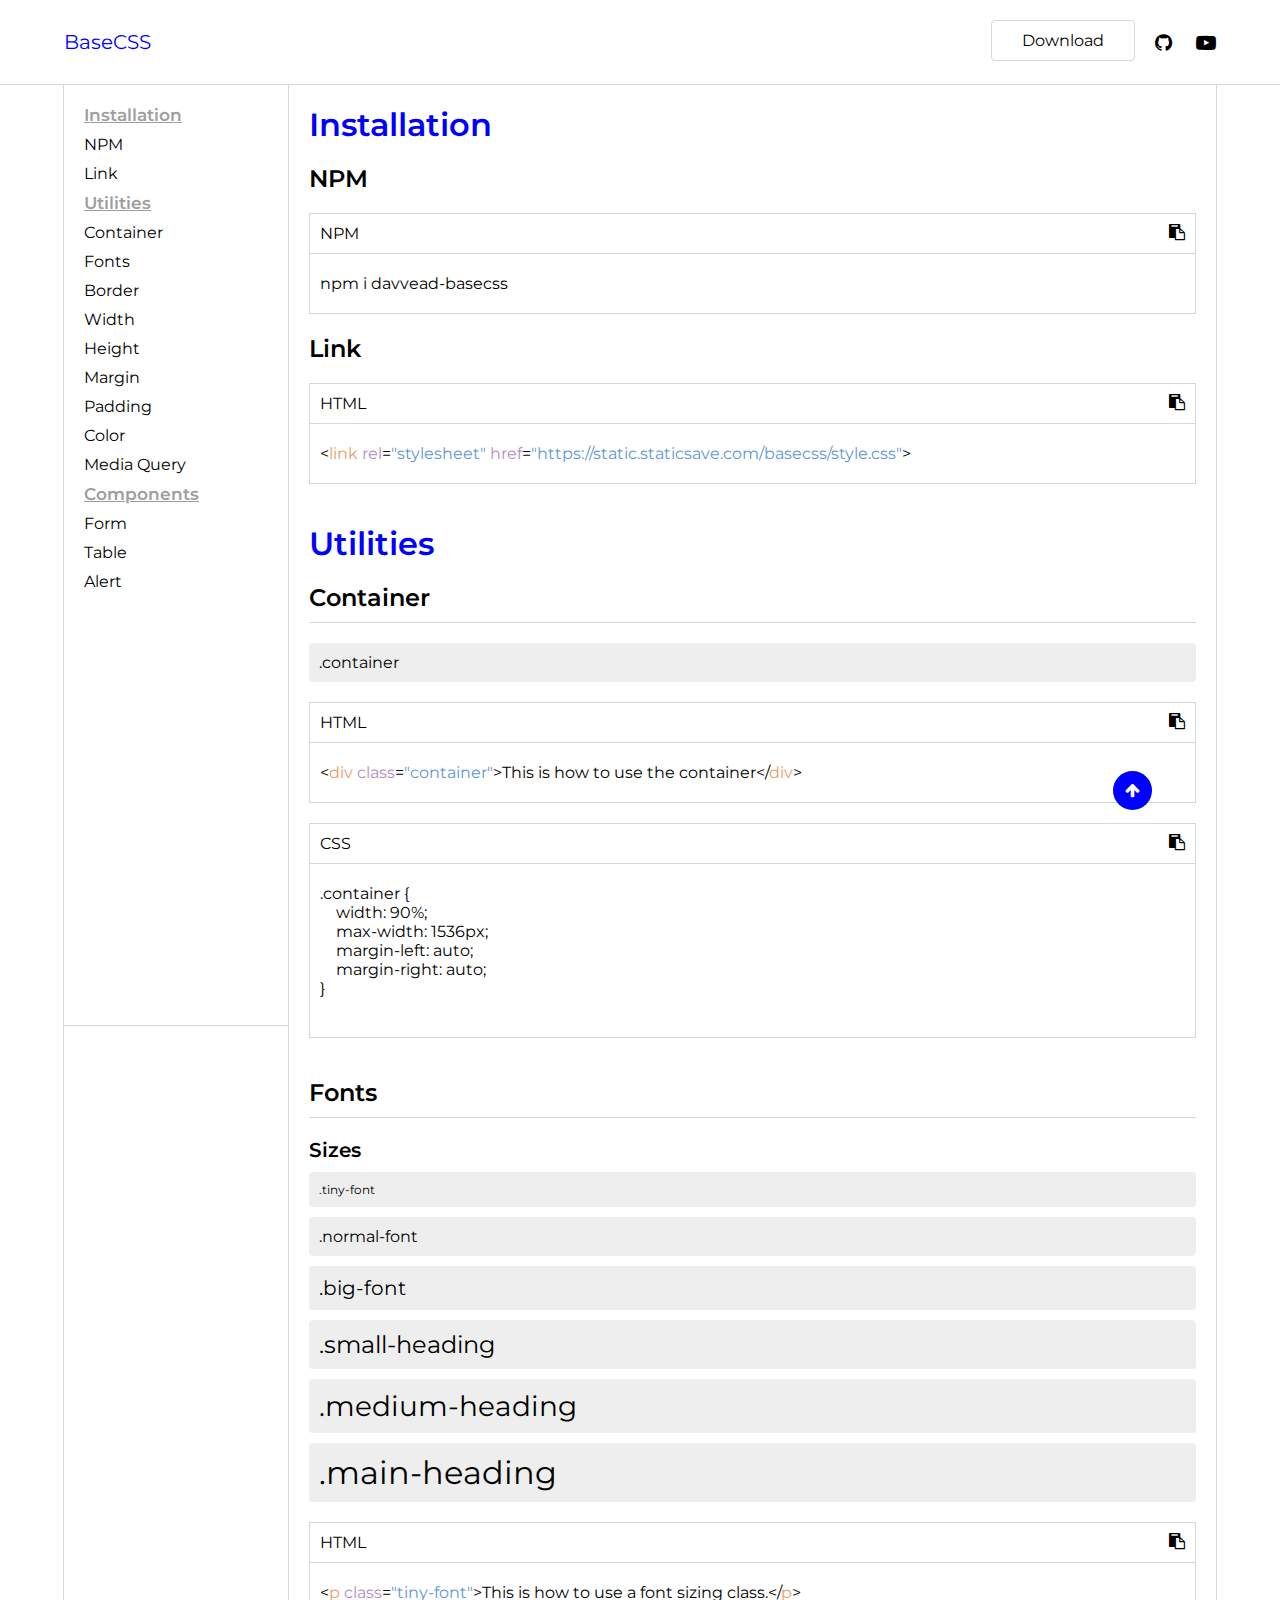
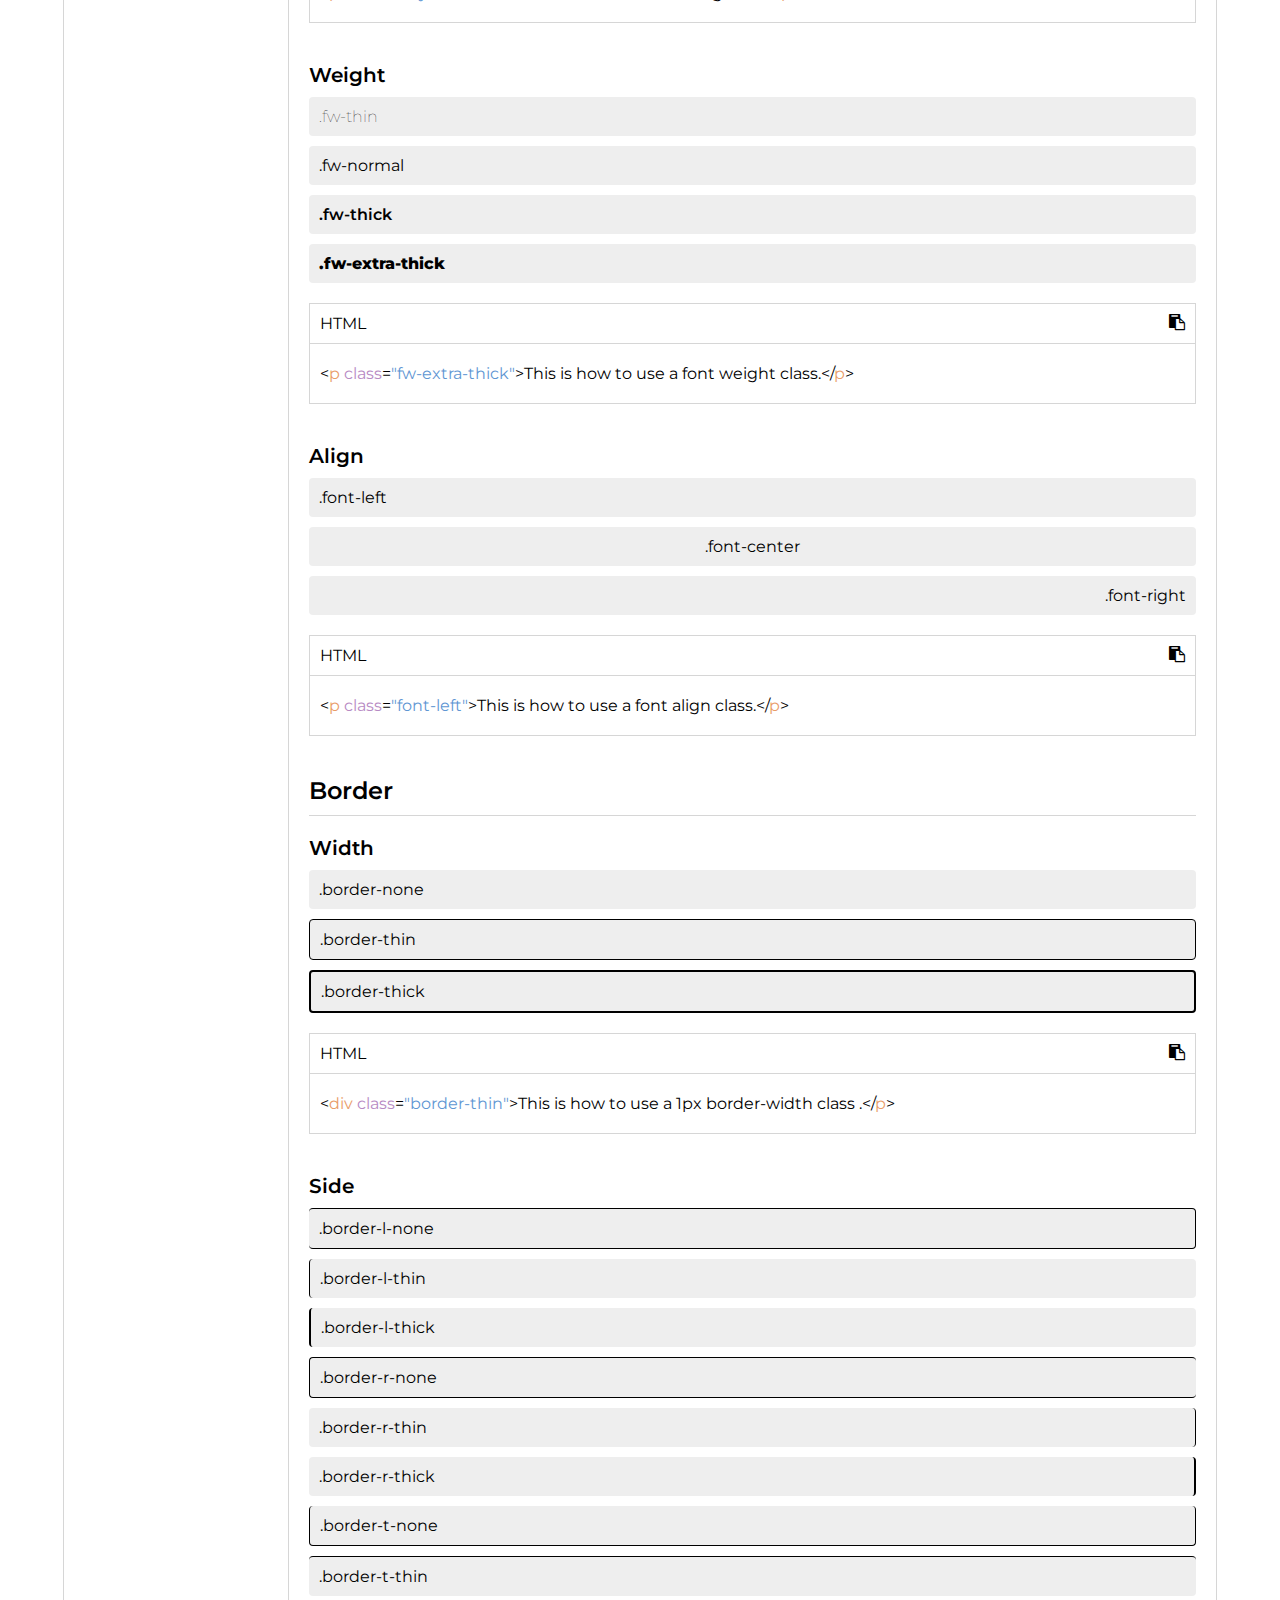
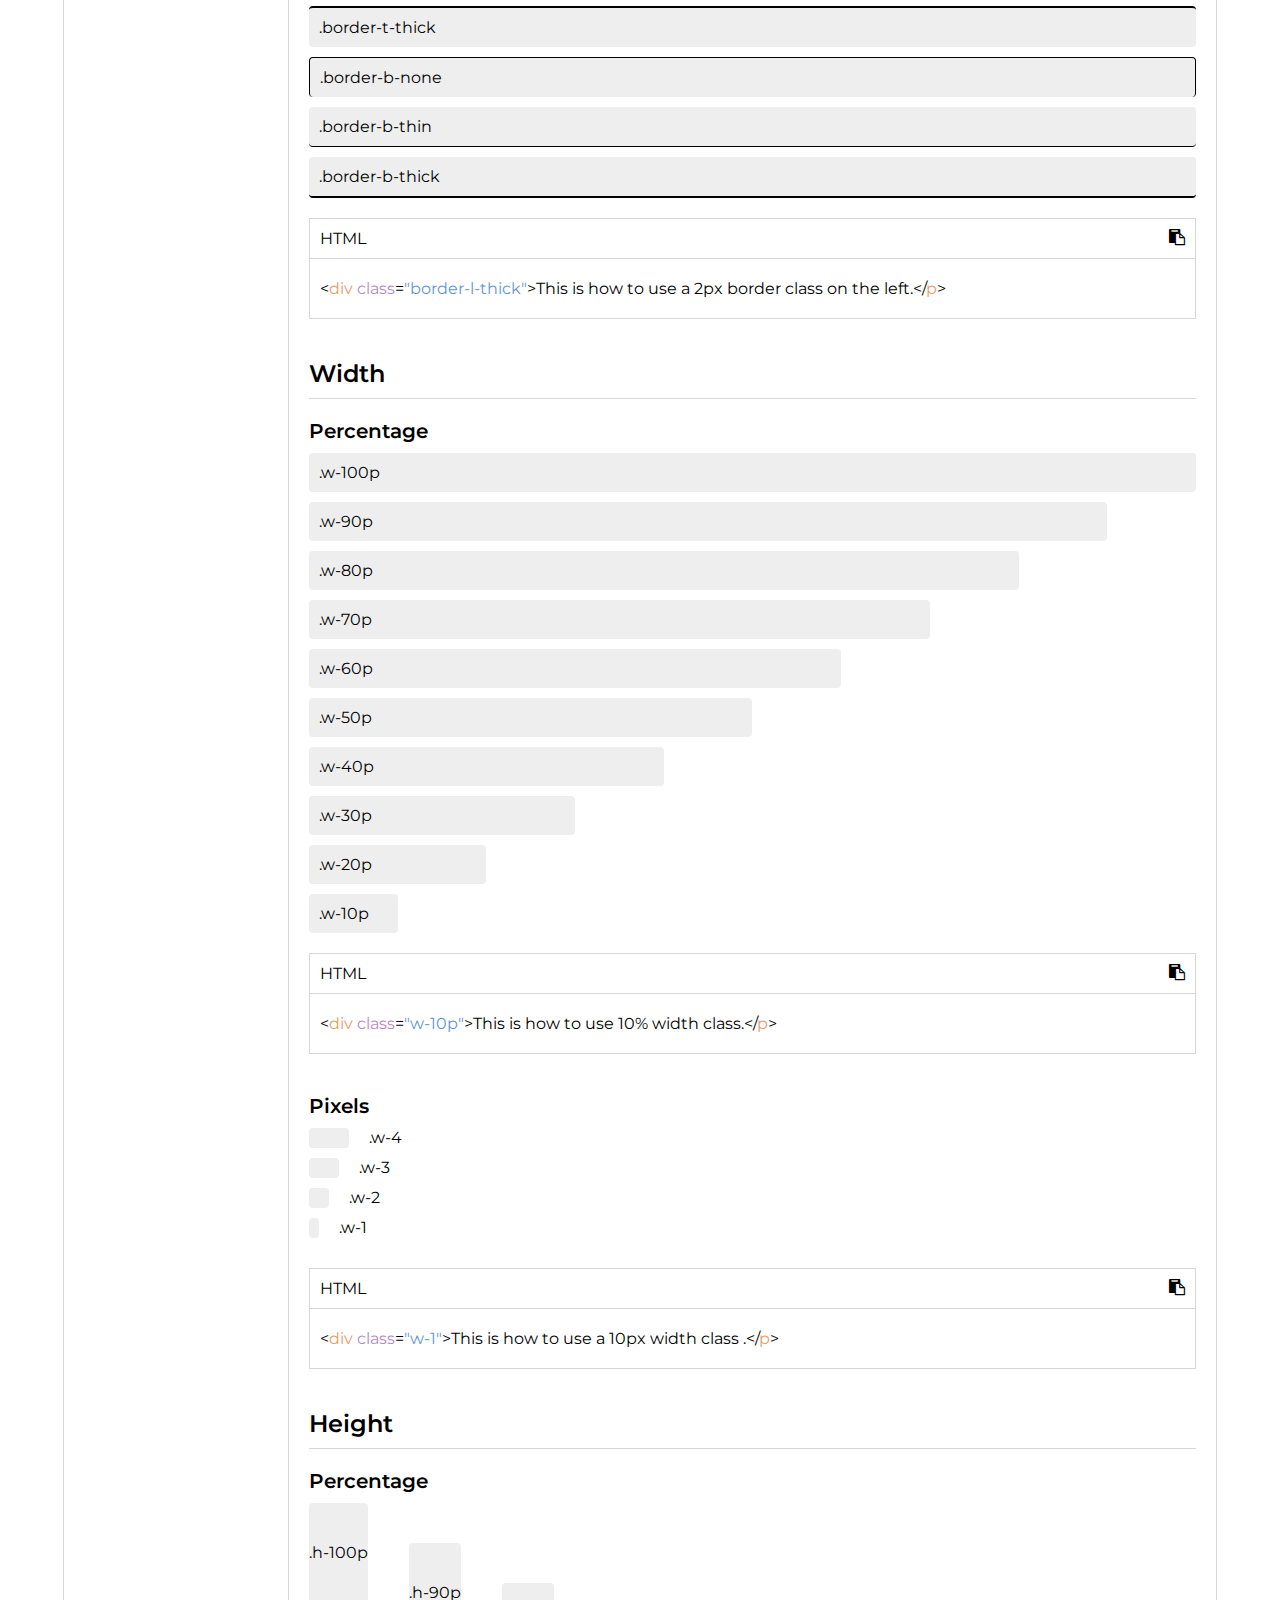
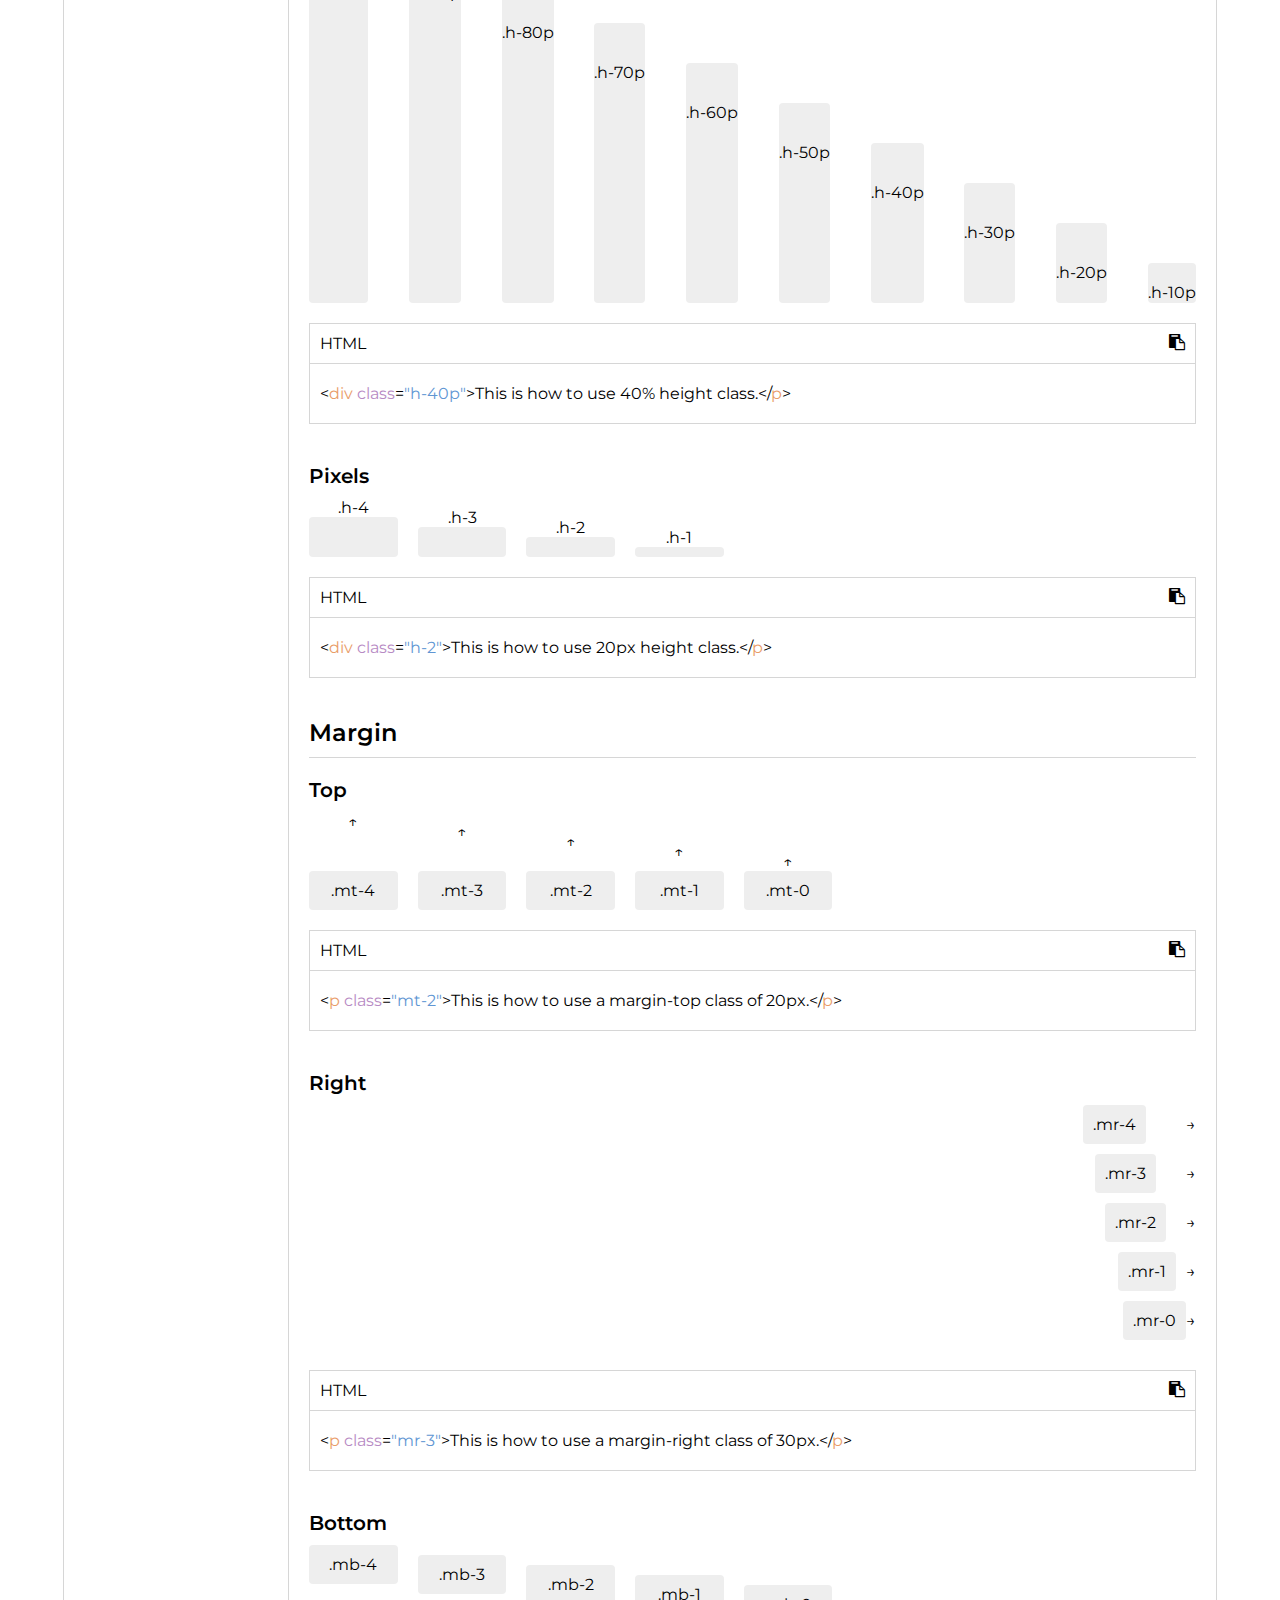
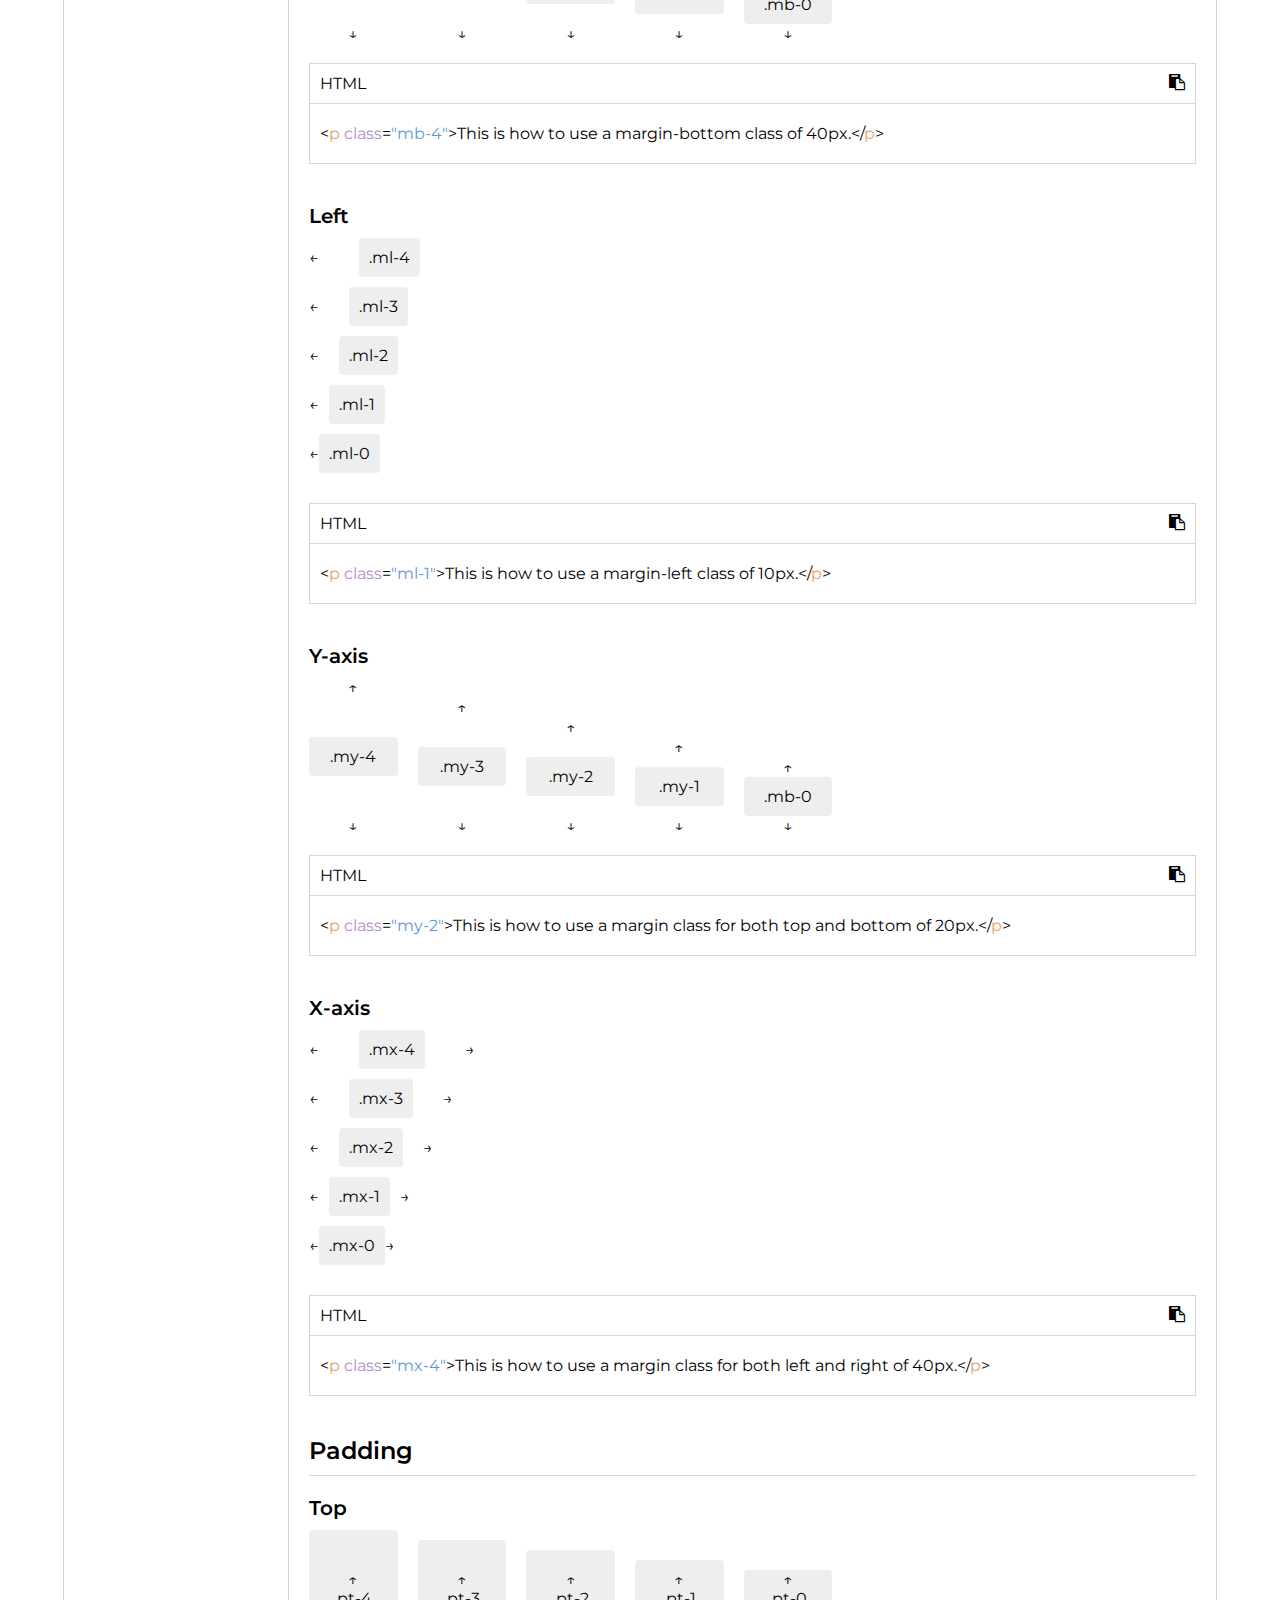
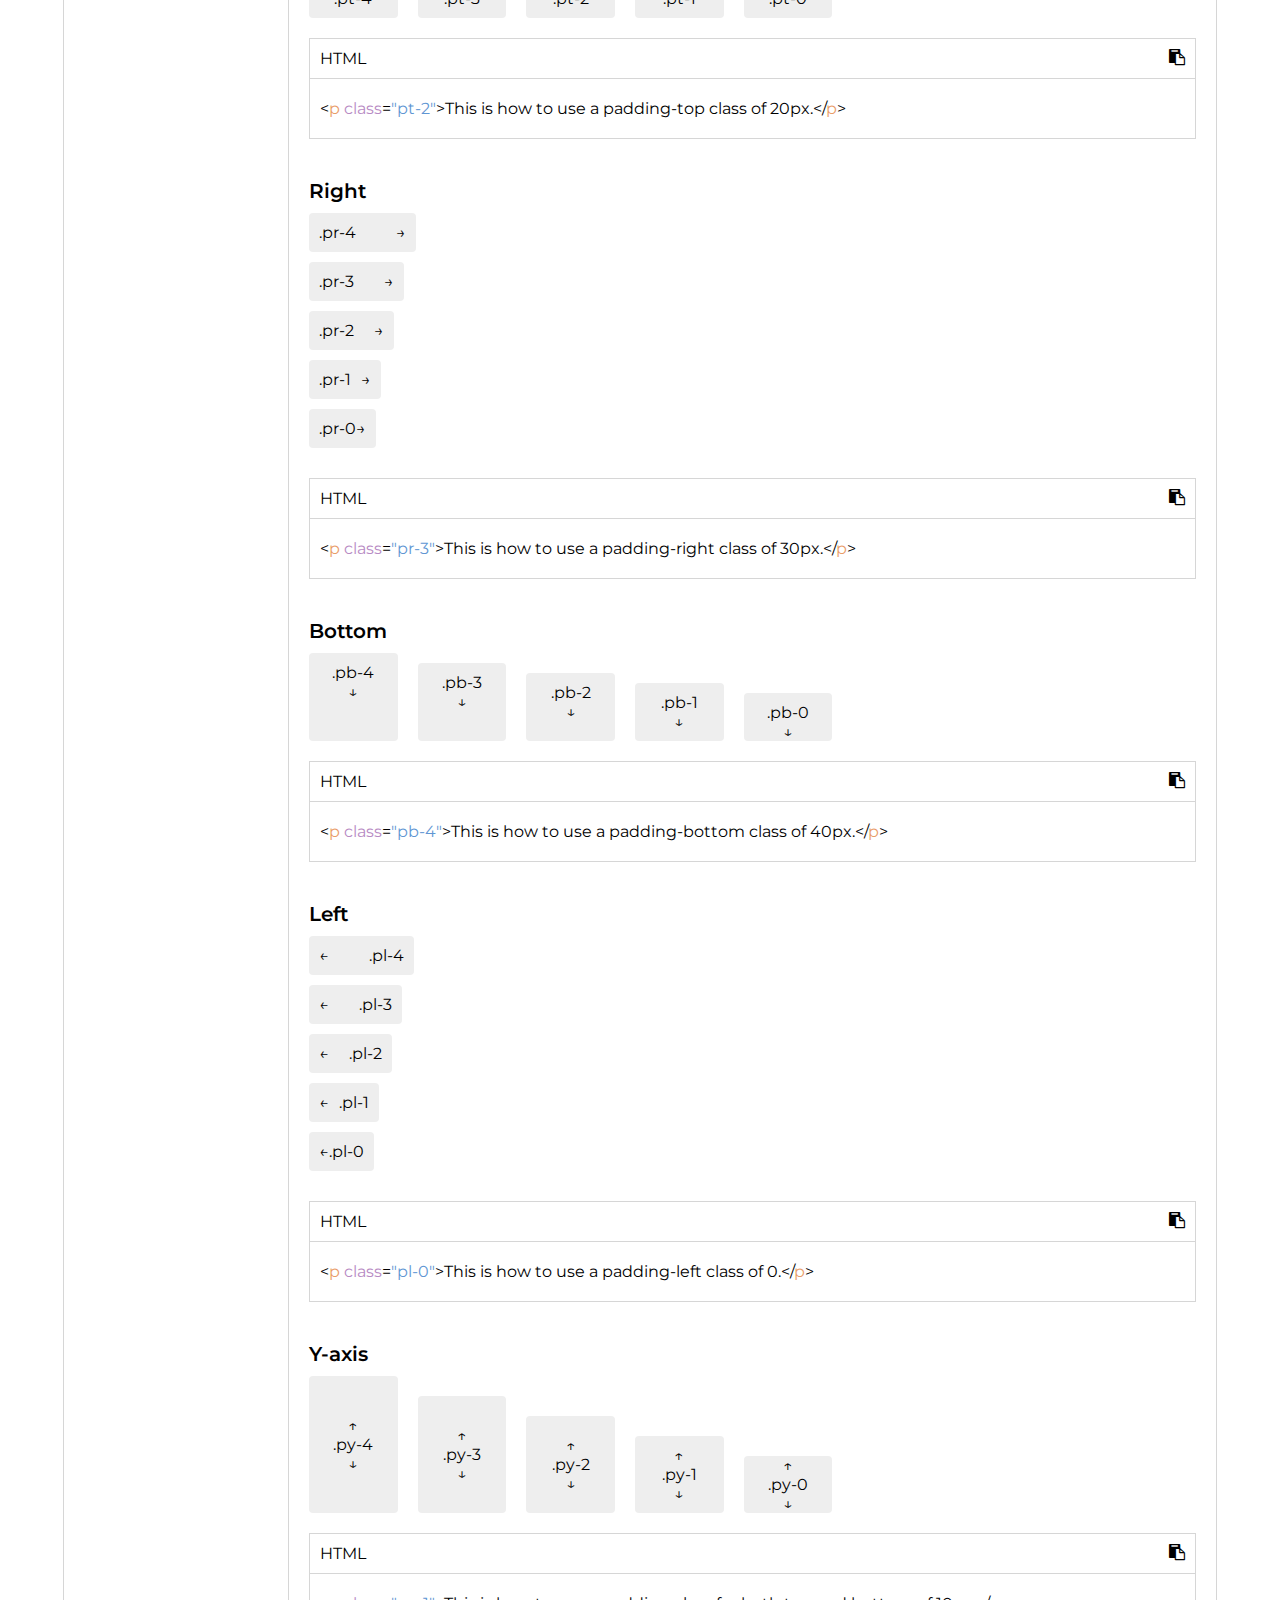
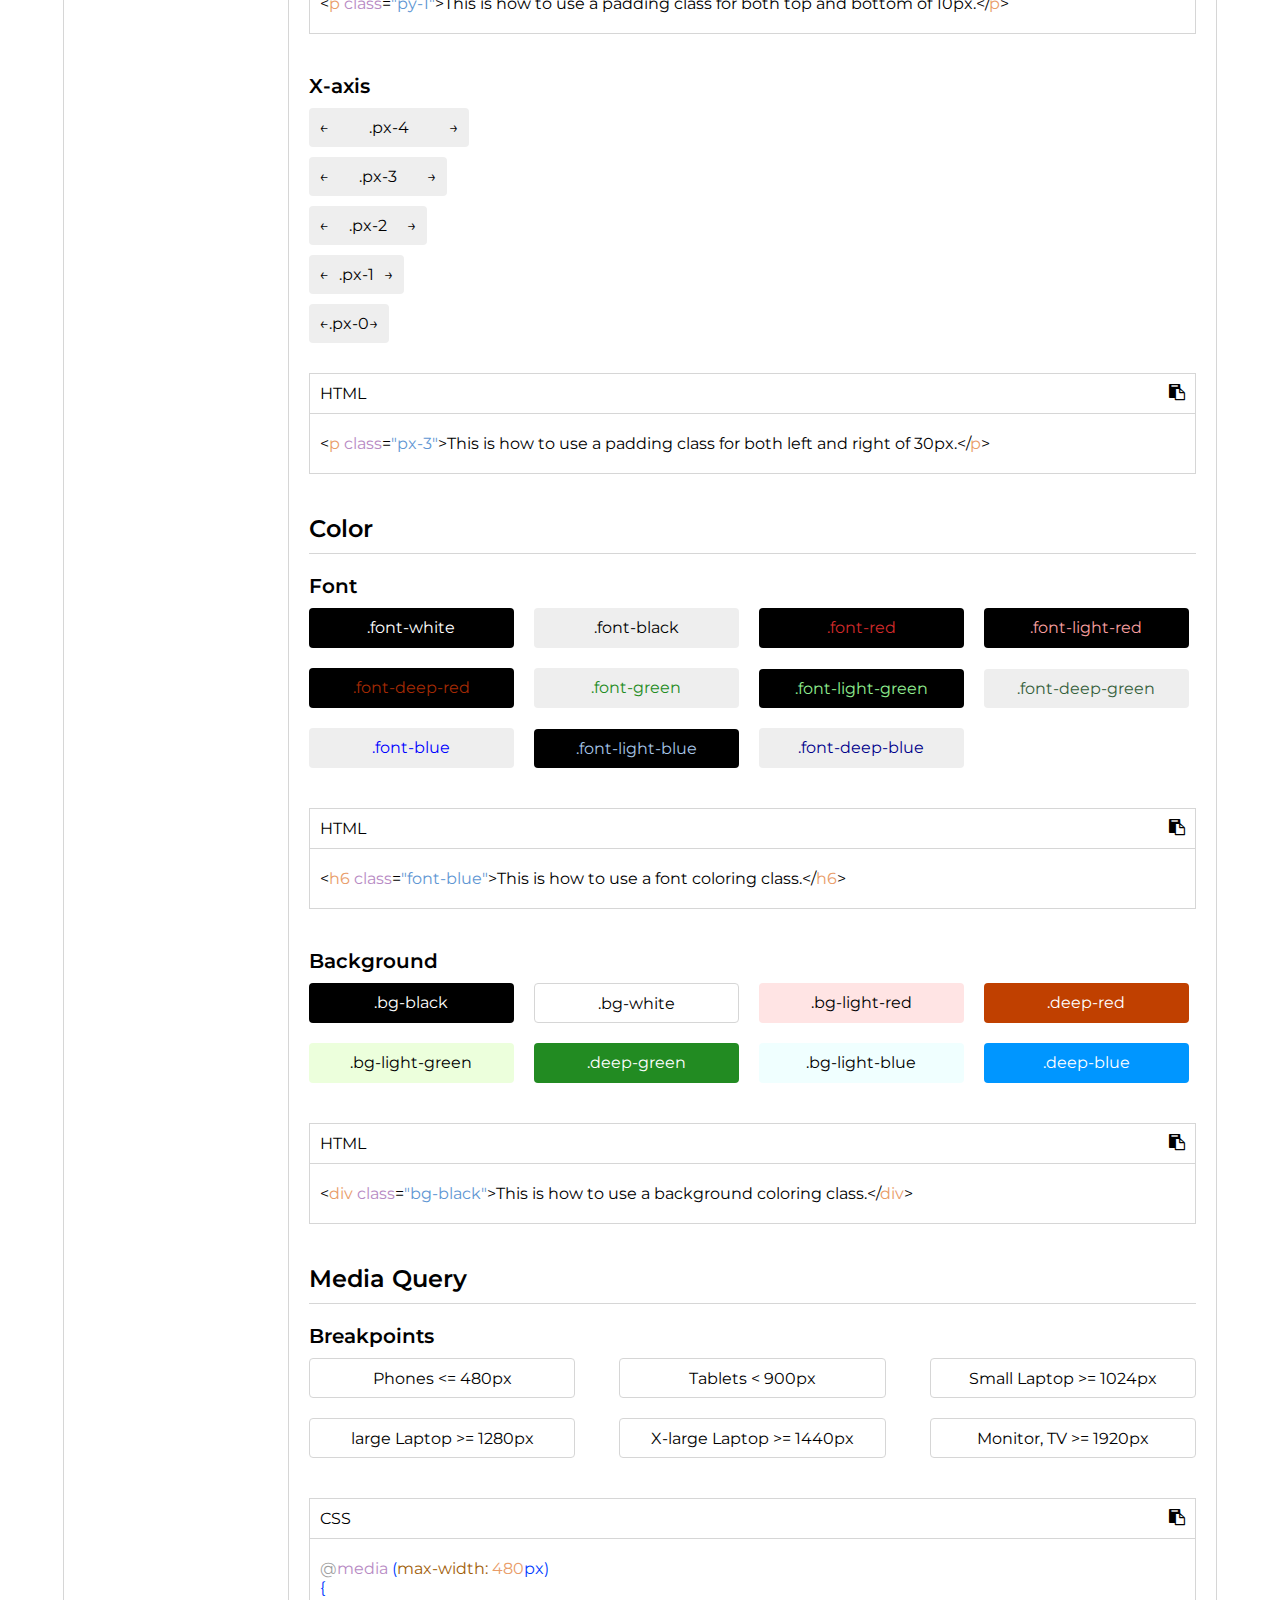
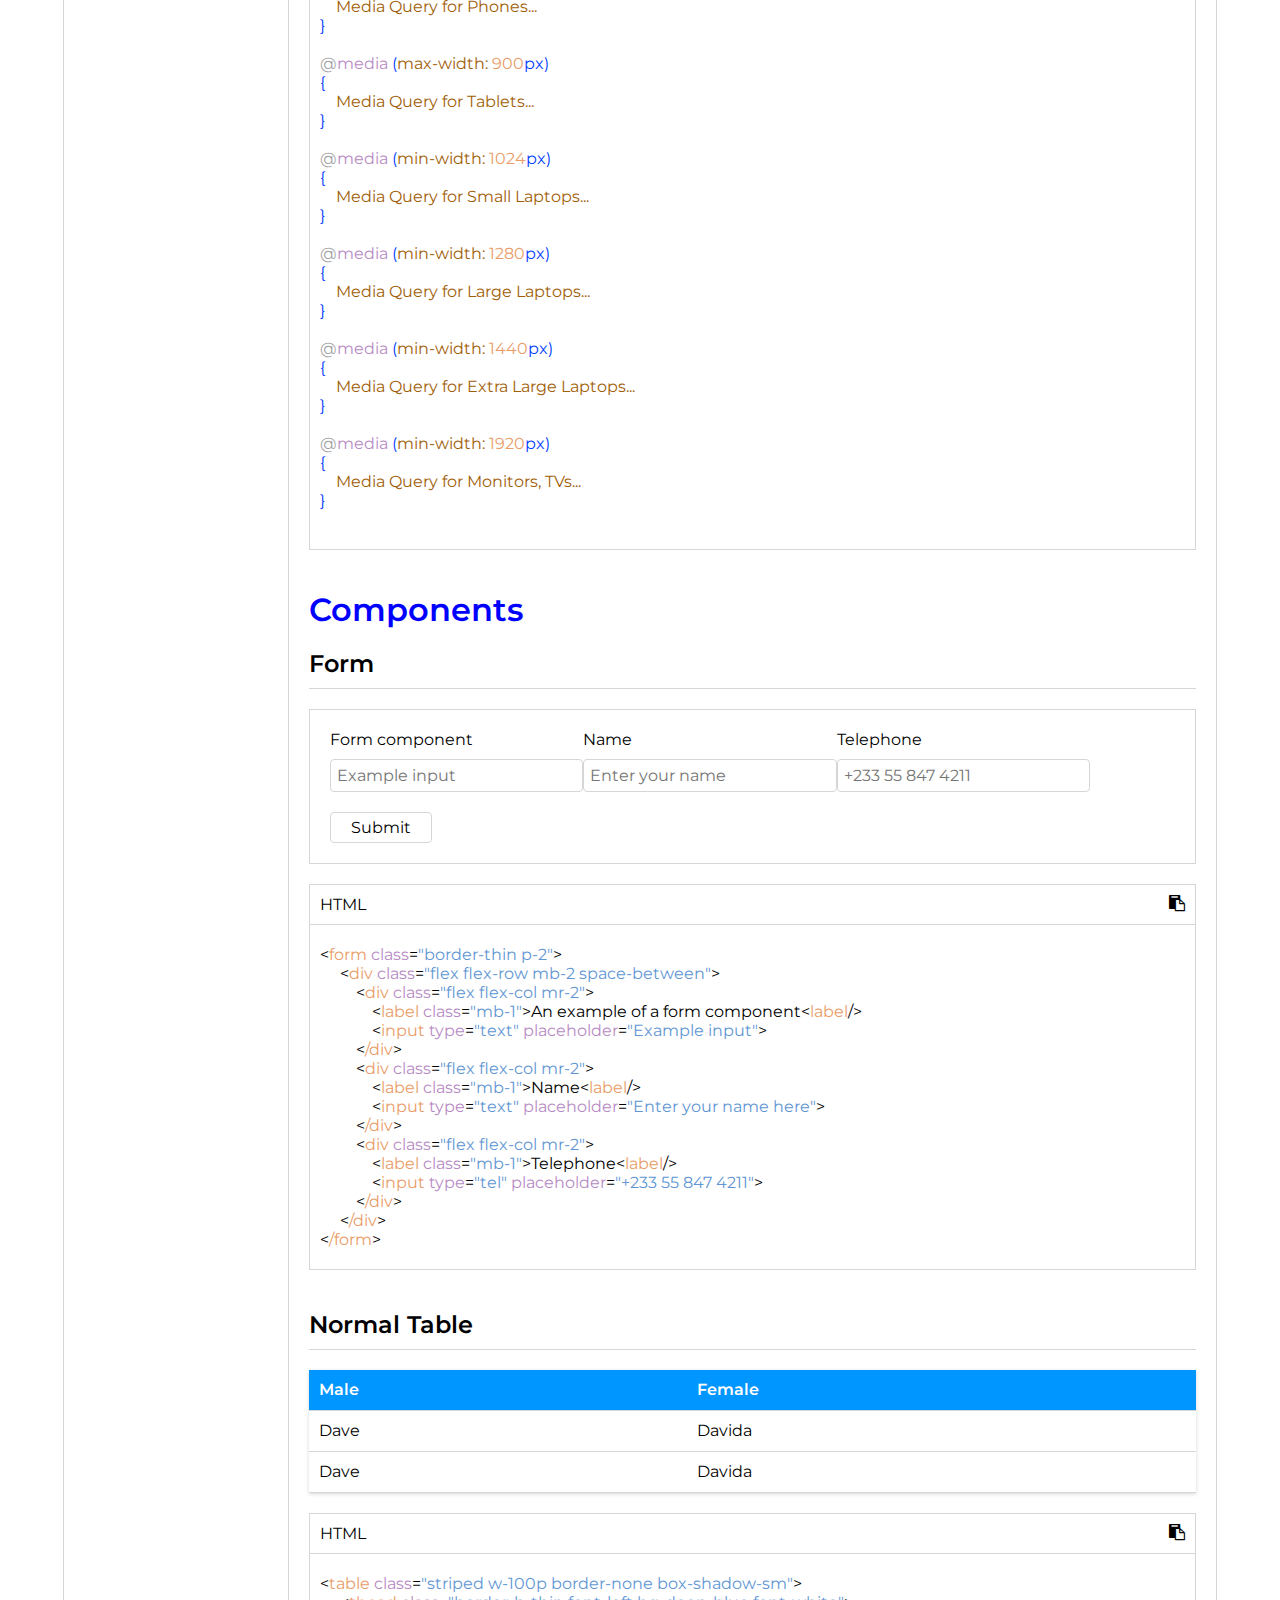
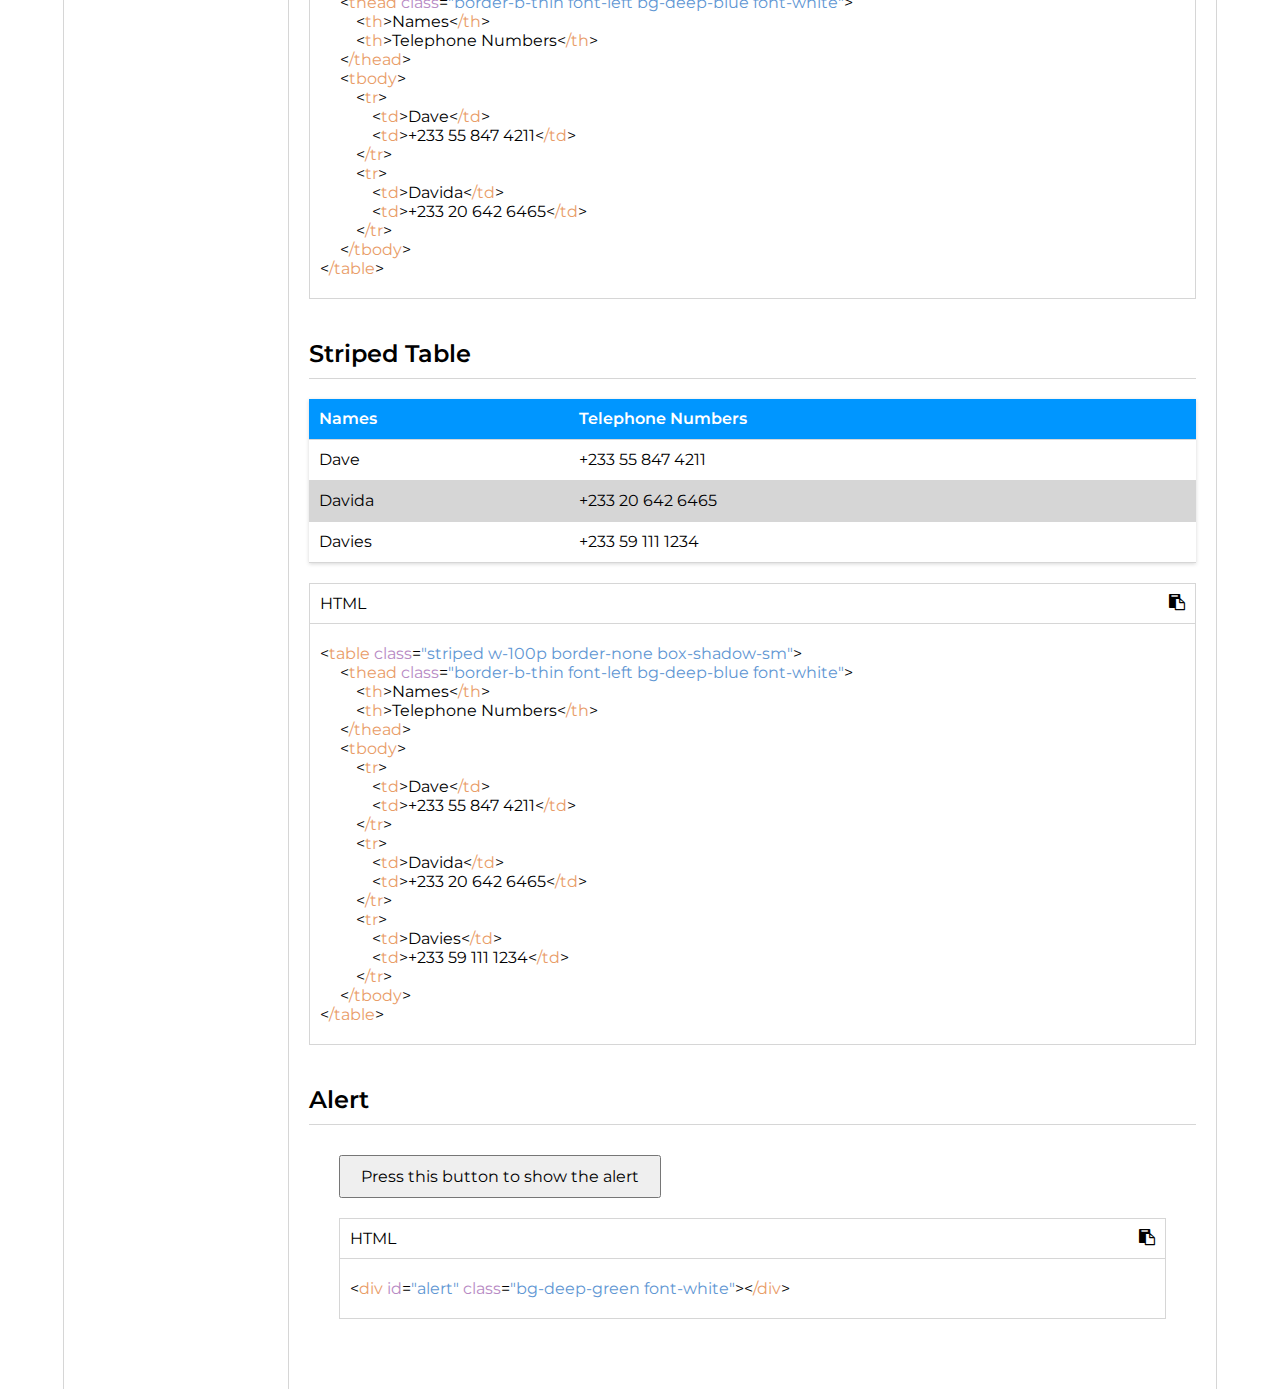
==== commit 60534b5c: "copy code feature added" ====
--- a/docs.html
+++ b/docs.html
@@ -118,8 +118,10 @@
                     </div>
                     <div class="sub-section mb-2">
                         <div class="code border-thin mt-2">
-                            <div class="code-heading p-1 border-b-thin">
-                                <h1 class="">NPM</h1>
+                            <div class="code-heading p-1 border-b-thin flex">
+                                <h1 class="mr-auto">NPM</h1>
+                                <div class="tooltip">copied</div>
+                                <i class="fa fa-clipboard ml-1" aria-hidden="true"></i>
                             </div>
                             <div class="code-text py-2 px-1">
                                 <!-- <pre> -->
@@ -136,12 +138,13 @@
                     <div class="sub-section mb-4">
                         <div class="code border-thin mt-2">
                             <div class="code-heading p-1 border-b-thin flex">
-                                <h1 class="">HTML</h1>
-                                <i id="copy" class="fa fa-clipboard ml-auto" aria-hidden="true"></i>
-                            </div>
-                            <div class="code-text py-2 px-1">
-                                <!-- <pre> -->
-                                <code class="" data-lang="html">
+                                <h1 class="mr-auto">HTML</h1>
+                                <div class="tooltip">copied</div>
+                                <i class="fa fa-clipboard ml-1" aria-hidden="true"></i>
+                            </div>
+                            <div class="code-text py-2 px-1">
+                                <!-- <pre> -->
+                                <code id="cdn" class="" data-lang="html">
                                     <span><</span><span class="tag">link </span><span class="class">rel</span><span>=</span><span class="class-name">"stylesheet"</span><span class="class"> href</span><span>=</span><span class="class-name" style="word-wrap: break-word;">"https://static.staticsave.com/basecss/style.css"</span><span>></span>
                                 </code>
                                 <!-- </pre> -->
@@ -166,8 +169,10 @@
                         </div>
                         <!-- Code Example -->
                         <div class="code border-thin mt-2">
-                            <div class="code-heading p-1 border-b-thin">
-                                <h1 class="">HTML</h1>
+                            <div class="code-heading p-1 border-b-thin flex">
+                                <h1 class="mr-auto">HTML</h1>
+                                <div class="tooltip">copied</div>
+                                <i class="fa fa-clipboard ml-1" aria-hidden="true"></i>
                             </div>
                             <div class="code-text py-2 px-1">
                                 <!-- <pre> -->
@@ -179,8 +184,10 @@
                         </div>
                         <!-- Code Example -->
                         <div class="code border-thin mt-2">
-                            <div class="code-heading p-1 border-b-thin">
-                                <h1 class="">CSS</h1>
+                            <div class="code-heading p-1 border-b-thin flex">
+                                <h1 class="mr-auto">CSS</h1>
+                                <div class="tooltip">copied</div>
+                                <i class="fa fa-clipboard ml-1" aria-hidden="true"></i>
                             </div>
                             <div class="code-text py-2 px-1">
                                 <!-- <pre> -->
@@ -227,8 +234,10 @@
                         </div>
                         <!-- Code Example -->
                         <div class="code border-thin mt-2">
-                            <div class="code-heading p-1 border-b-thin">
-                                <h1 class="">HTML</h1>
+                            <div class="code-heading p-1 border-b-thin flex">
+                                <h1 class="mr-auto">HTML</h1>
+                                <div class="tooltip">copied</div>
+                                <i class="fa fa-clipboard ml-1" aria-hidden="true"></i>
                             </div>
                             <div class="code-text py-2 px-1">
                                 <!-- <pre> -->
@@ -256,8 +265,10 @@
                         </div>
                         <!-- Code Example -->
                         <div class="code border-thin mt-2">
-                            <div class="code-heading p-1 border-b-thin">
-                                <h1 class="">HTML</h1>
+                            <div class="code-heading p-1 border-b-thin flex">
+                                <h1 class="mr-auto">HTML</h1>
+                                <div class="tooltip">copied</div>
+                                <i class="fa fa-clipboard ml-1" aria-hidden="true"></i>
                             </div>
                             <div class="code-text py-2 px-1">
                                 <!-- <pre> -->
@@ -282,8 +293,10 @@
                         </div>
                         <!-- Code Example -->
                         <div class="code border-thin mt-2">
-                            <div class="code-heading p-1 border-b-thin">
-                                <h1 class="">HTML</h1>
+                            <div class="code-heading p-1 border-b-thin flex">
+                                <h1 class="mr-auto">HTML</h1>
+                                <div class="tooltip">copied</div>
+                                <i class="fa fa-clipboard ml-1" aria-hidden="true"></i>
                             </div>
                             <div class="code-text py-2 px-1">
                                 <!-- <pre> -->
@@ -315,8 +328,10 @@
                         </div>
                         <!-- Code Example -->
                         <div class="code border-thin mt-2">
-                            <div class="code-heading p-1 border-b-thin">
-                                <h1 class="">HTML</h1>
+                            <div class="code-heading p-1 border-b-thin flex">
+                                <h1 class="mr-auto">HTML</h1>
+                                <div class="tooltip">copied</div>
+                                <i class="fa fa-clipboard ml-1" aria-hidden="true"></i>
                             </div>
                             <div class="code-text py-2 px-1">
                                 <!-- <pre> -->
@@ -369,8 +384,10 @@
                         </div>
                         <!-- Code Example -->
                         <div class="code border-thin mt-2">
-                            <div class="code-heading p-1 border-b-thin">
-                                <h1 class="">HTML</h1>
+                            <div class="code-heading p-1 border-b-thin flex">
+                                <h1 class="mr-auto">HTML</h1>
+                                <div class="tooltip">copied</div>
+                                <i class="fa fa-clipboard ml-1" aria-hidden="true"></i>
                             </div>
                             <div class="code-text py-2 px-1">
                                 <!-- <pre> -->
@@ -423,8 +440,10 @@
                         </div>
                         <!-- Code Example -->
                         <div class="code border-thin mt-2">
-                            <div class="code-heading p-1 border-b-thin">
-                                <h1 class="">HTML</h1>
+                            <div class="code-heading p-1 border-b-thin flex">
+                                <h1 class="mr-auto">HTML</h1>
+                                <div class="tooltip">copied</div>
+                                <i class="fa fa-clipboard ml-1" aria-hidden="true"></i>
                             </div>
                             <div class="code-text py-2 px-1">
                                 <!-- <pre> -->
@@ -457,8 +476,10 @@
                         </div>
                         <!-- Code Example -->
                         <div class="code border-thin mt-2">
-                            <div class="code-heading p-1 border-b-thin">
-                                <h1 class="">HTML</h1>
+                            <div class="code-heading p-1 border-b-thin flex">
+                                <h1 class="mr-auto">HTML</h1>
+                                <div class="tooltip">copied</div>
+                                <i class="fa fa-clipboard ml-1" aria-hidden="true"></i>
                             </div>
                             <div class="code-text py-2 px-1">
                                 <!-- <pre> -->
@@ -473,7 +494,7 @@
                     <!-- Width End -->
 
                     <!-- Height Start -->
-                    <div id="#height" class="sub-section-heading mb-2 border-b-thin">
+                    <div id="height" class="sub-section-heading mb-2 border-b-thin">
                         <h2 class="small-heading fw-thick mb-1">Height</h2>
                     </div>
                     <!-- Height Percentage -->
@@ -514,8 +535,10 @@
 
                         <!-- Code Example -->
                         <div class="code border-thin mt-2">
-                            <div class="code-heading p-1 border-b-thin">
-                                <h1 class="">HTML</h1>
+                            <div class="code-heading p-1 border-b-thin flex">
+                                <h1 class="mr-auto">HTML</h1>
+                                <div class="tooltip">copied</div>
+                                <i class="fa fa-clipboard ml-1" aria-hidden="true"></i>
                             </div>
                             <div class="code-text py-2 px-1">
                                 <!-- <pre> -->
@@ -550,8 +573,10 @@
                         </div>
                         <!-- Code Example -->
                         <div class="code border-thin mt-2">
-                            <div class="code-heading p-1 border-b-thin">
-                                <h1 class="">HTML</h1>
+                            <div class="code-heading p-1 border-b-thin flex">
+                                <h1 class="mr-auto">HTML</h1>
+                                <div class="tooltip">copied</div>
+                                <i class="fa fa-clipboard ml-1" aria-hidden="true"></i>
                             </div>
                             <div class="code-text py-2 px-1">
                                 <!-- <pre> -->
@@ -606,8 +631,10 @@
                         </div>
                         <!-- Code Example -->
                         <div class="code border-thin mt-2">
-                            <div class="code-heading p-1 border-b-thin">
-                                <h1 class="">HTML</h1>
+                            <div class="code-heading p-1 border-b-thin flex">
+                                <h1 class="mr-auto">HTML</h1>
+                                <div class="tooltip">copied</div>
+                                <i class="fa fa-clipboard ml-1" aria-hidden="true"></i>
                             </div>
                             <div class="code-text py-2 px-1">
                                 <!-- <pre> -->
@@ -653,8 +680,10 @@
                         </div>
                         <!-- Code Example -->
                         <div class="code border-thin mt-2">
-                            <div class="code-heading p-1 border-b-thin">
-                                <h1 class="">HTML</h1>
+                            <div class="code-heading p-1 border-b-thin flex">
+                                <h1 class="mr-auto">HTML</h1>
+                                <div class="tooltip">copied</div>
+                                <i class="fa fa-clipboard ml-1" aria-hidden="true"></i>
                             </div>
                             <div class="code-text py-2 px-1">
                                 <!-- <pre> -->
@@ -702,8 +731,10 @@
                         </div>
                         <!-- Code Example -->
                         <div class="code border-thin mt-2">
-                            <div class="code-heading p-1 border-b-thin">
-                                <h1 class="">HTML</h1>
+                            <div class="code-heading p-1 border-b-thin flex">
+                                <h1 class="mr-auto">HTML</h1>
+                                <div class="tooltip">copied</div>
+                                <i class="fa fa-clipboard ml-1" aria-hidden="true"></i>
                             </div>
                             <div class="code-text py-2 px-1">
                                 <!-- <pre> -->
@@ -749,8 +780,10 @@
                         </div>
                         <!-- Code Example -->
                         <div class="code border-thin mt-2">
-                            <div class="code-heading p-1 border-b-thin">
-                                <h1 class="">HTML</h1>
+                            <div class="code-heading p-1 border-b-thin flex">
+                                <h1 class="mr-auto">HTML</h1>
+                                <div class="tooltip">copied</div>
+                                <i class="fa fa-clipboard ml-1" aria-hidden="true"></i>
                             </div>
                             <div class="code-text py-2 px-1">
                                 <!-- <pre> -->
@@ -803,8 +836,10 @@
                         </div>
                         <!-- Code Example -->
                         <div class="code border-thin mt-2">
-                            <div class="code-heading p-1 border-b-thin">
-                                <h1 class="">HTML</h1>
+                            <div class="code-heading p-1 border-b-thin flex">
+                                <h1 class="mr-auto">HTML</h1>
+                                <div class="tooltip">copied</div>
+                                <i class="fa fa-clipboard ml-1" aria-hidden="true"></i>
                             </div>
                             <div class="code-text py-2 px-1">
                                 <!-- <pre> -->
@@ -855,8 +890,10 @@
                         </div>
                         <!-- Code Example -->
                         <div class="code border-thin mt-2">
-                            <div class="code-heading p-1 border-b-thin">
-                                <h1 class="">HTML</h1>
+                            <div class="code-heading p-1 border-b-thin flex">
+                                <h1 class="mr-auto">HTML</h1>
+                                <div class="tooltip">copied</div>
+                                <i class="fa fa-clipboard ml-1" aria-hidden="true"></i>
                             </div>
                             <div class="code-text py-2 px-1">
                                 <!-- <pre> -->
@@ -910,8 +947,10 @@
                         </div>
                         <!-- Code Example -->
                         <div class="code border-thin mt-2">
-                            <div class="code-heading p-1 border-b-thin">
-                                <h1 class="">HTML</h1>
+                            <div class="code-heading p-1 border-b-thin flex">
+                                <h1 class="mr-auto">HTML</h1>
+                                <div class="tooltip">copied</div>
+                                <i class="fa fa-clipboard ml-1" aria-hidden="true"></i>
                             </div>
                             <div class="code-text py-2 px-1">
                                 <!-- <pre> -->
@@ -957,8 +996,10 @@
                         </div>
                         <!-- Code Example -->
                         <div class="code border-thin mt-2">
-                            <div class="code-heading p-1 border-b-thin">
-                                <h1 class="">HTML</h1>
+                            <div class="code-heading p-1 border-b-thin flex">
+                                <h1 class="mr-auto">HTML</h1>
+                                <div class="tooltip">copied</div>
+                                <i class="fa fa-clipboard ml-1" aria-hidden="true"></i>
                             </div>
                             <div class="code-text py-2 px-1">
                                 <!-- <pre> -->
@@ -1006,8 +1047,10 @@
                         </div>
                         <!-- Code Example -->
                         <div class="code border-thin mt-2">
-                            <div class="code-heading p-1 border-b-thin">
-                                <h1 class="">HTML</h1>
+                            <div class="code-heading p-1 border-b-thin flex">
+                                <h1 class="mr-auto">HTML</h1>
+                                <div class="tooltip">copied</div>
+                                <i class="fa fa-clipboard ml-1" aria-hidden="true"></i>
                             </div>
                             <div class="code-text py-2 px-1">
                                 <!-- <pre> -->
@@ -1053,8 +1096,10 @@
                         </div>
                         <!-- Code Example -->
                         <div class="code border-thin mt-2">
-                            <div class="code-heading p-1 border-b-thin">
-                                <h1 class="">HTML</h1>
+                            <div class="code-heading p-1 border-b-thin flex">
+                                <h1 class="mr-auto">HTML</h1>
+                                <div class="tooltip">copied</div>
+                                <i class="fa fa-clipboard ml-1" aria-hidden="true"></i>
                             </div>
                             <div class="code-text py-2 px-1">
                                 <!-- <pre> -->
@@ -1107,8 +1152,10 @@
                         </div>
                         <!-- Code Example -->
                         <div class="code border-thin mt-2">
-                            <div class="code-heading p-1 border-b-thin">
-                                <h1 class="">HTML</h1>
+                            <div class="code-heading p-1 border-b-thin flex">
+                                <h1 class="mr-auto">HTML</h1>
+                                <div class="tooltip">copied</div>
+                                <i class="fa fa-clipboard ml-1" aria-hidden="true"></i>
                             </div>
                             <div class="code-text py-2 px-1">
                                 <!-- <pre> -->
@@ -1159,8 +1206,10 @@
                         </div>
                         <!-- Code Example -->
                         <div class="code border-thin mt-2">
-                            <div class="code-heading p-1 border-b-thin">
-                                <h1 class="">HTML</h1>
+                            <div class="code-heading p-1 border-b-thin flex">
+                                <h1 class="mr-auto">HTML</h1>
+                                <div class="tooltip">copied</div>
+                                <i class="fa fa-clipboard ml-1" aria-hidden="true"></i>
                             </div>
                             <div class="code-text py-2 px-1">
                                 <!-- <pre> -->
@@ -1220,8 +1269,10 @@
 
                         <!-- Code Example -->
                         <div class="code border-thin mt-2">
-                            <div class="code-heading p-1 border-b-thin">
-                                <h1 class="">HTML</h1>
+                            <div class="code-heading p-1 border-b-thin flex">
+                                <h1 class="mr-auto">HTML</h1>
+                                <div class="tooltip">copied</div>
+                                <i class="fa fa-clipboard ml-1" aria-hidden="true"></i>
                             </div>
                             <div class="code-text py-2 px-1">
                                 <!-- <pre> -->
@@ -1267,8 +1318,10 @@
 
                         <!-- Code Example -->
                         <div class="code border-thin mt-2">
-                            <div class="code-heading p-1 border-b-thin">
-                                <h1 class="">HTML</h1>
+                            <div class="code-heading p-1 border-b-thin flex">
+                                <h1 class="mr-auto">HTML</h1>
+                                <div class="tooltip">copied</div>
+                                <i class="fa fa-clipboard ml-1" aria-hidden="true"></i>
                             </div>
                             <div class="code-text py-2 px-1">
                                 <!-- <pre> -->
@@ -1314,8 +1367,10 @@
 
                         <!-- Code Example -->
                         <div class="code border-thin mt-2">
-                            <div class="code-heading p-1 border-b-thin">
-                                <h1 class="">CSS</h1>
+                            <div class="code-heading p-1 border-b-thin flex">
+                                <h1 class="mr-auto">CSS</h1>
+                                <div class="tooltip">copied</div>
+                                <i class="fa fa-clipboard ml-1" aria-hidden="true"></i>
                             </div>
                             <div class="drk code-text py-2 px-1">
                                 <!-- <pre> -->
@@ -1407,8 +1462,10 @@
                         </form>
                         <!-- Code Example -->
                         <div class="code border-thin mt-2">
-                            <div class="code-heading p-1 border-b-thin">
-                                <h1 class="">HTML</h1>
+                            <div class="code-heading p-1 border-b-thin flex">
+                                <h1 class="mr-auto">HTML</h1>
+                                <div class="tooltip">copied</div>
+                                <i class="fa fa-clipboard ml-1" aria-hidden="true"></i>
                             </div>
                             <div class="code-text py-2 px-1">
                                 <!-- <pre> -->
@@ -1474,8 +1531,10 @@
                         </table>
                         <!-- Code Example -->
                         <div class="code border-thin mt-2">
-                            <div class="code-heading p-1 border-b-thin">
-                                <h1 class="">HTML</h1>
+                            <div class="code-heading p-1 border-b-thin flex">
+                                <h1 class="mr-auto">HTML</h1>
+                                <div class="tooltip">copied</div>
+                                <i class="fa fa-clipboard ml-1" aria-hidden="true"></i>
                             </div>
                             <div class="code-text py-2 px-1">
                                 <!-- <pre> -->
@@ -1546,8 +1605,10 @@
                         </table>
                         <!-- Code Example -->
                         <div class="code border-thin mt-2">
-                            <div class="code-heading p-1 border-b-thin">
-                                <h1 class="">HTML</h1>
+                            <div class="code-heading p-1 border-b-thin flex">
+                                <h1 class="mr-auto">HTML</h1>
+                                <div class="tooltip">copied</div>
+                                <i class="fa fa-clipboard ml-1" aria-hidden="true"></i>
                             </div>
                             <div class="code-text py-2 px-1">
                                 <!-- <pre> -->
@@ -1612,8 +1673,10 @@
                         <button class="px-2 py-1" id="alert-btn">Press this button to show the alert</button>
                         <!-- Code Example -->
                         <div class="code border-thin mt-2">
-                            <div class="code-heading p-1 border-b-thin">
-                                <h1 class="">HTML</h1>
+                            <div class="code-heading p-1 border-b-thin flex">
+                                <h1 class="mr-auto">HTML</h1>
+                                <div class="tooltip">copied</div>
+                                <i class="fa fa-clipboard ml-1" aria-hidden="true"></i>
                             </div>
                             <div class="code-text py-2 px-1">
                                 <!-- <pre> -->
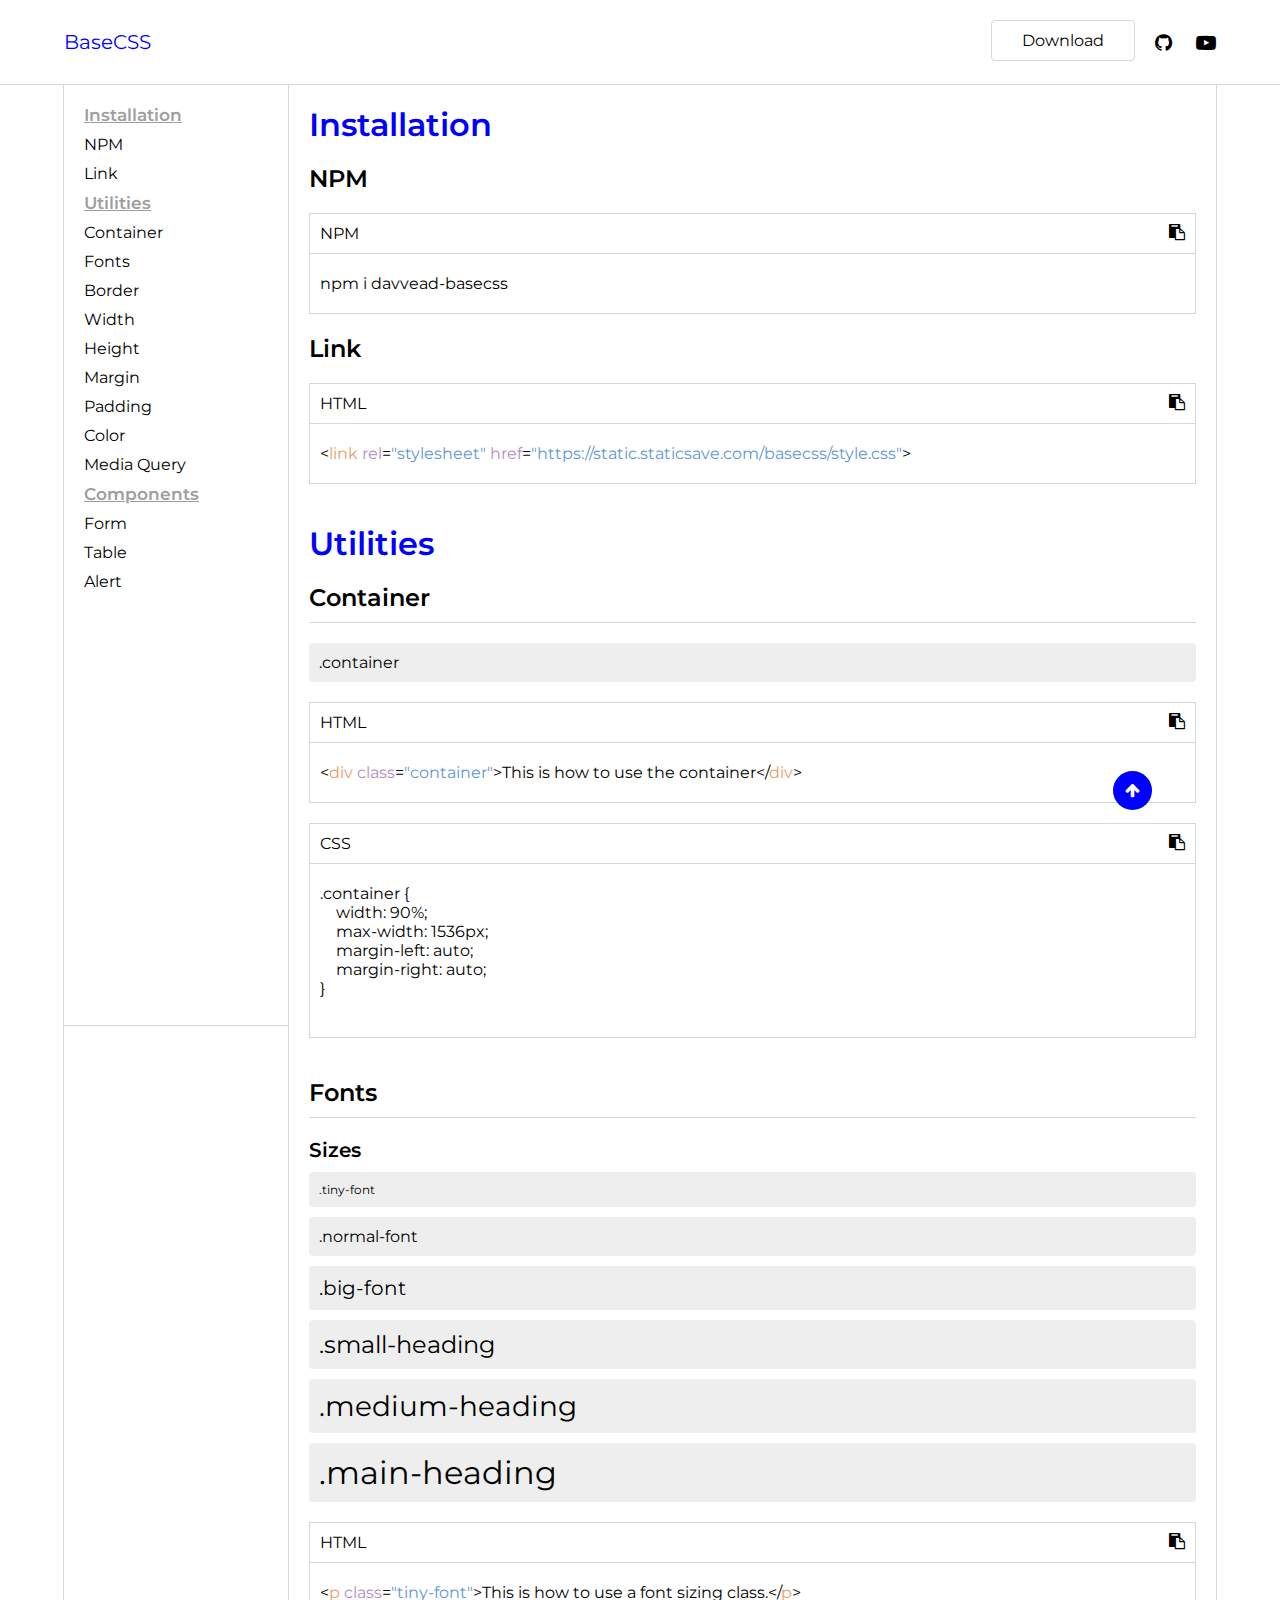
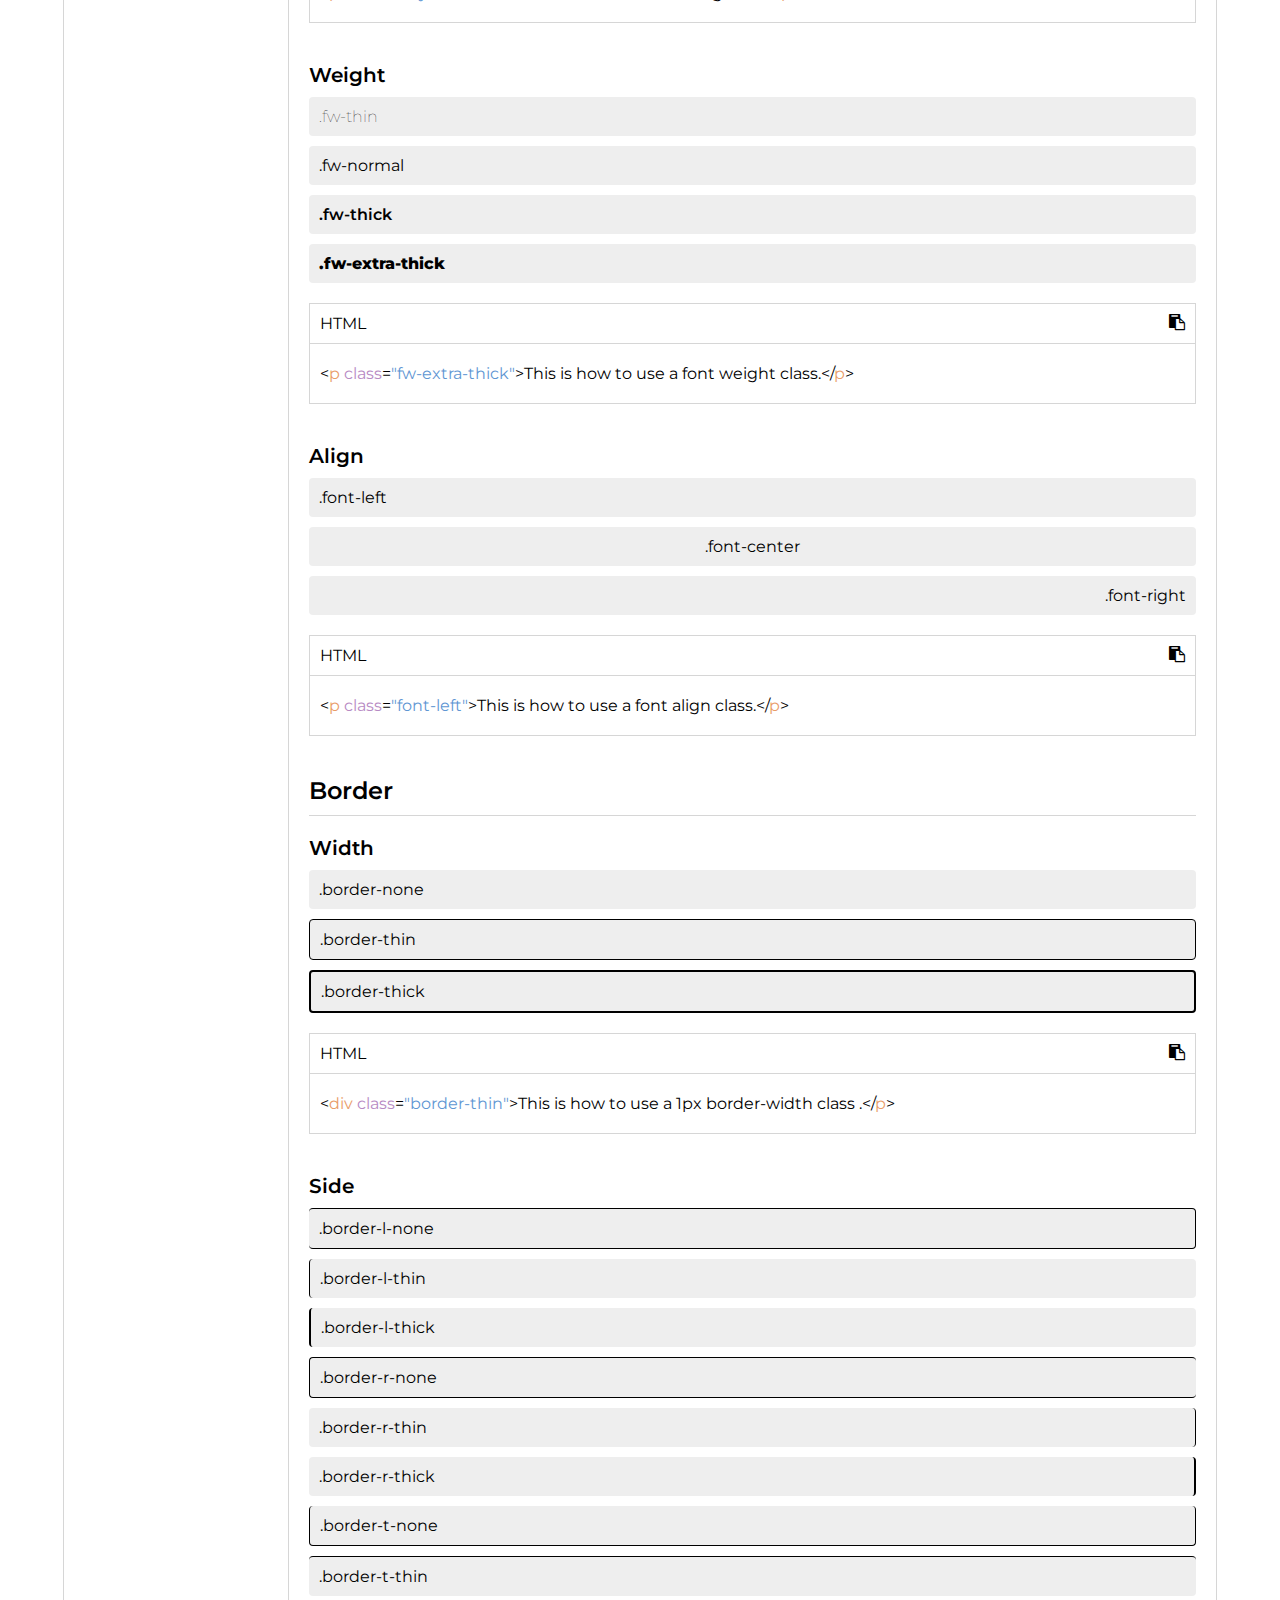
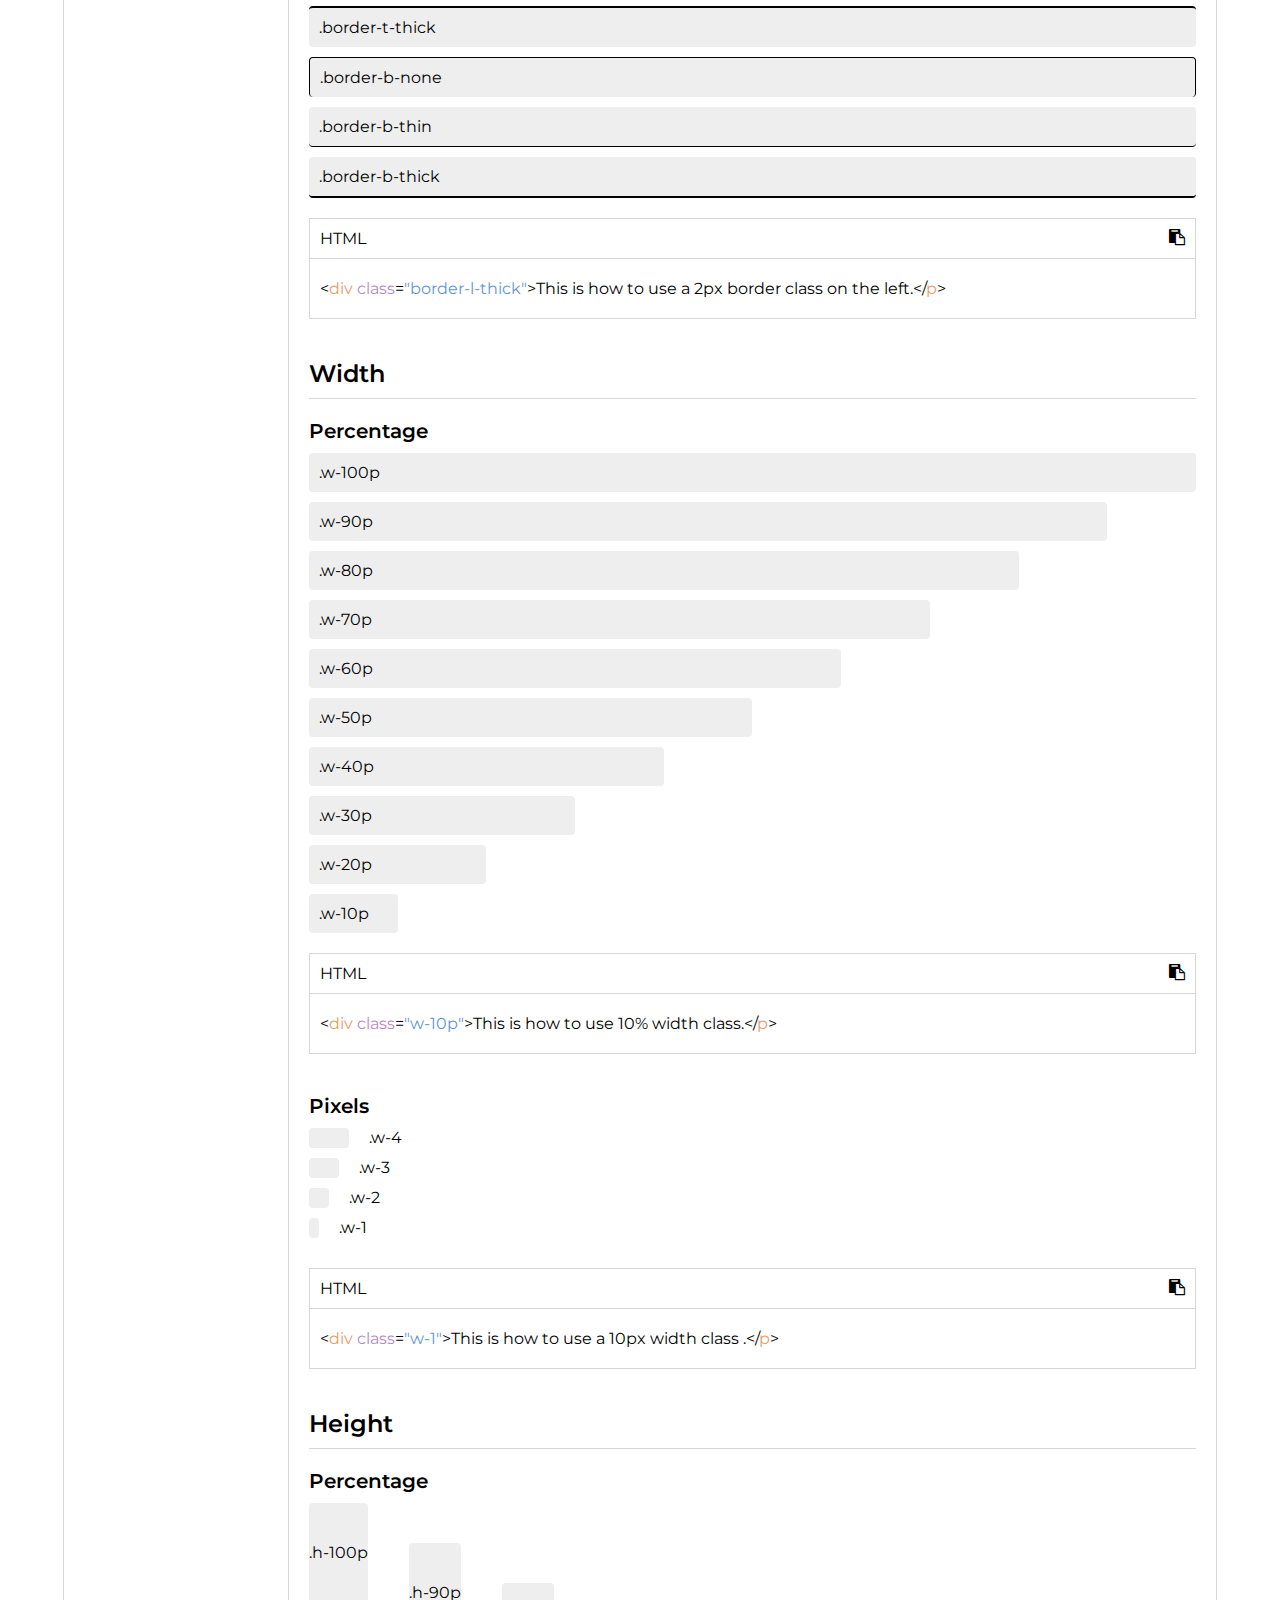
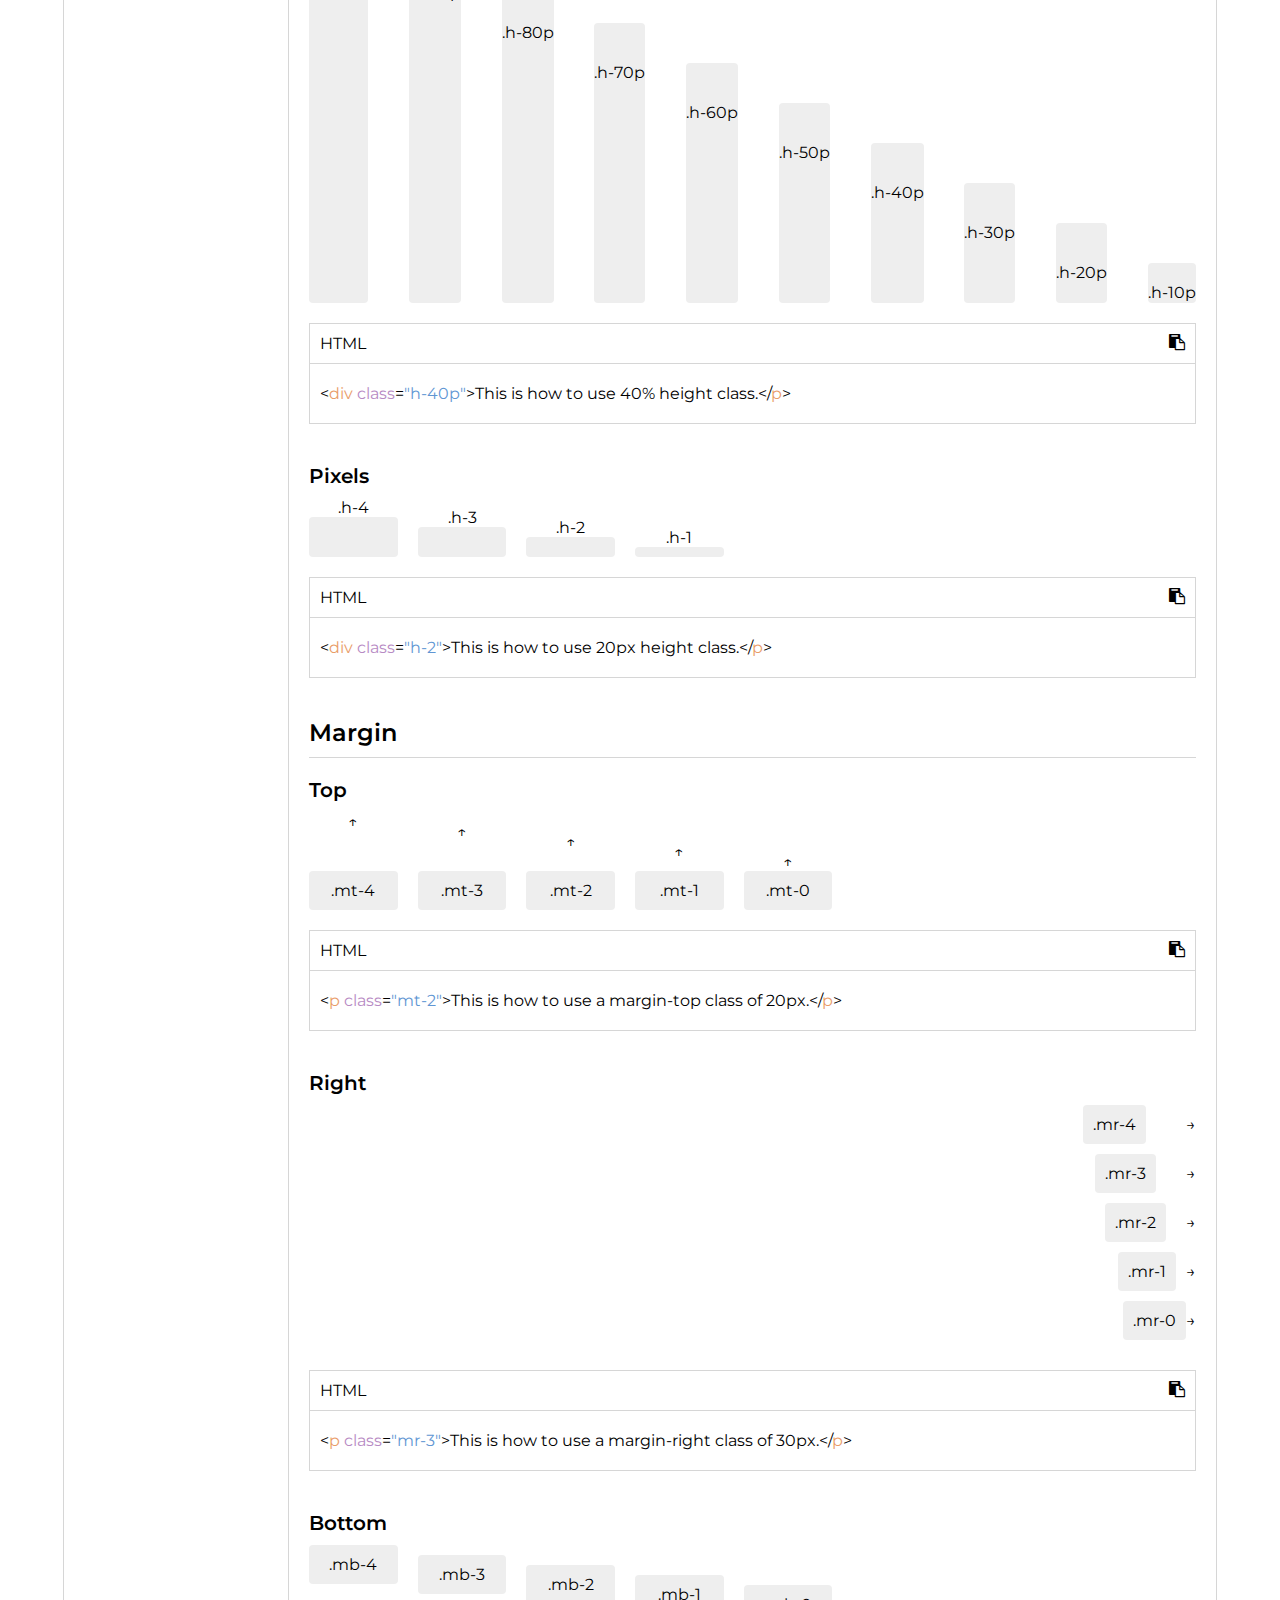
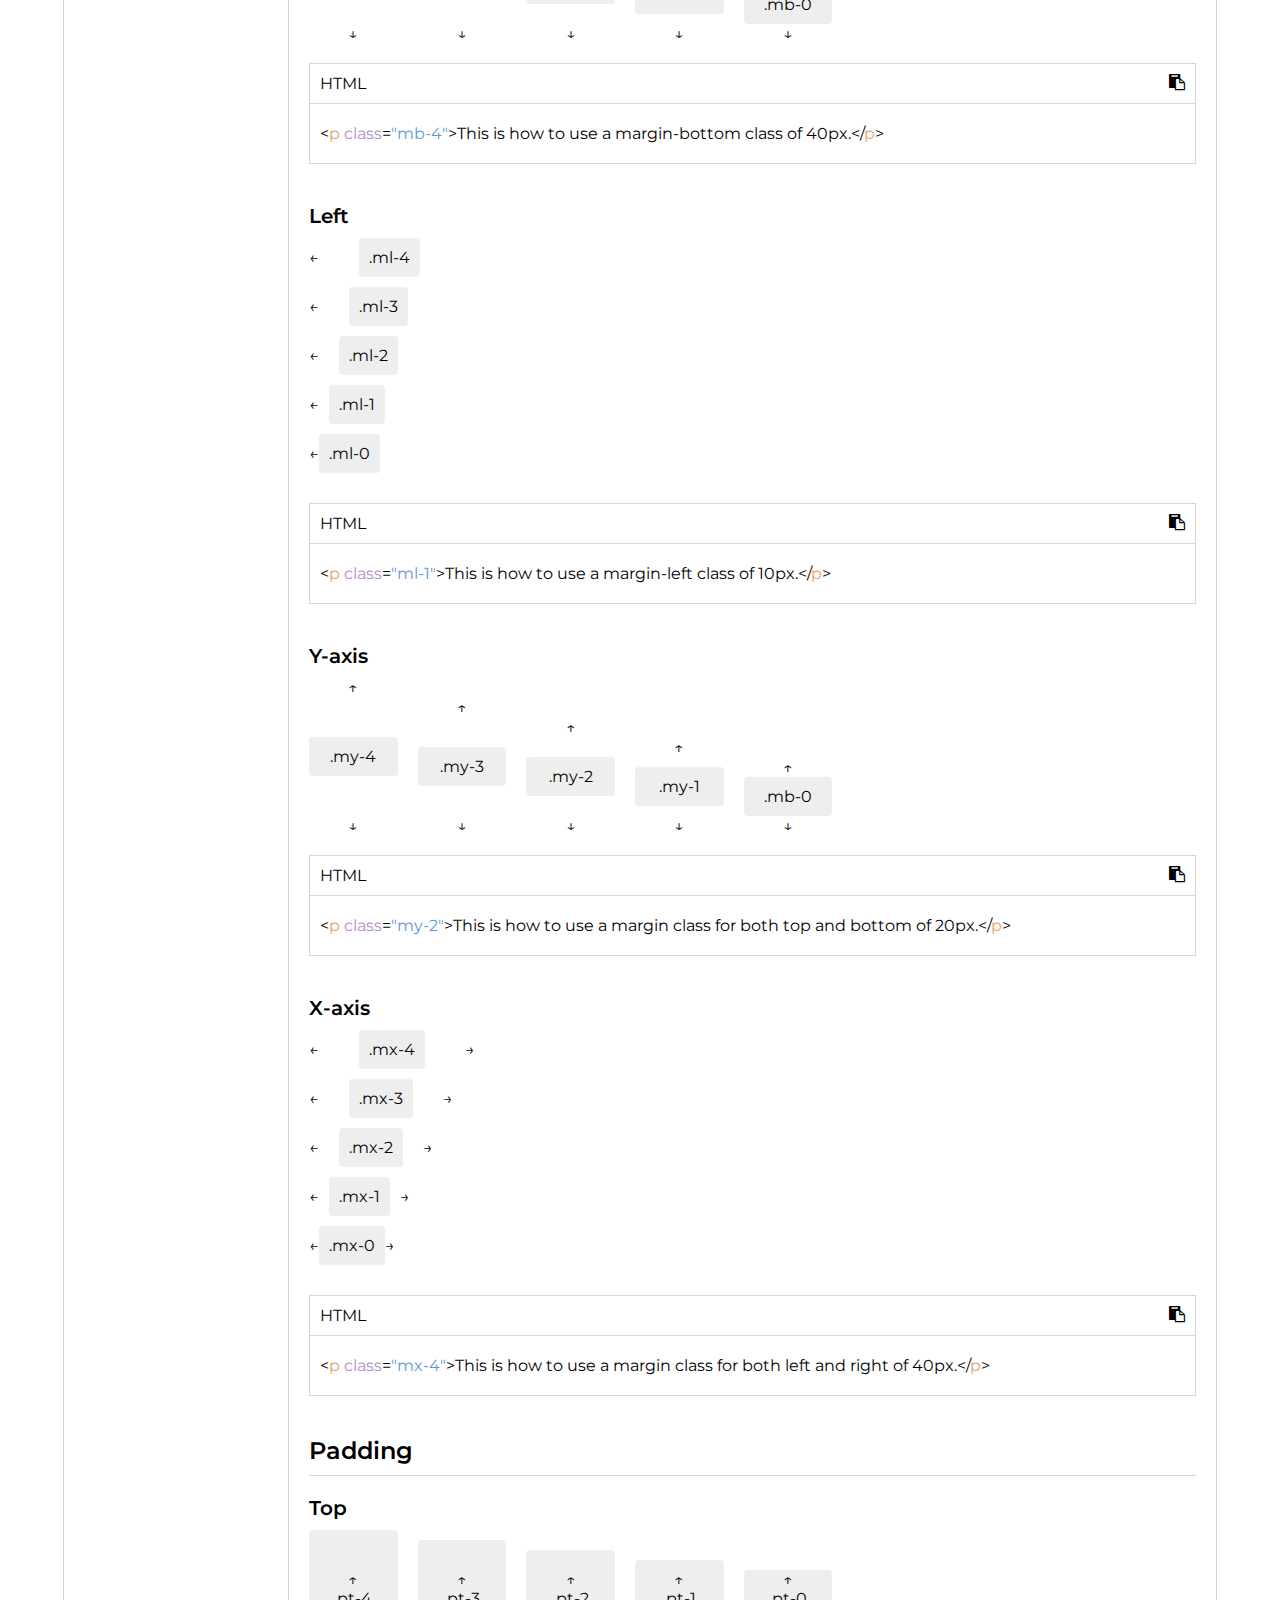
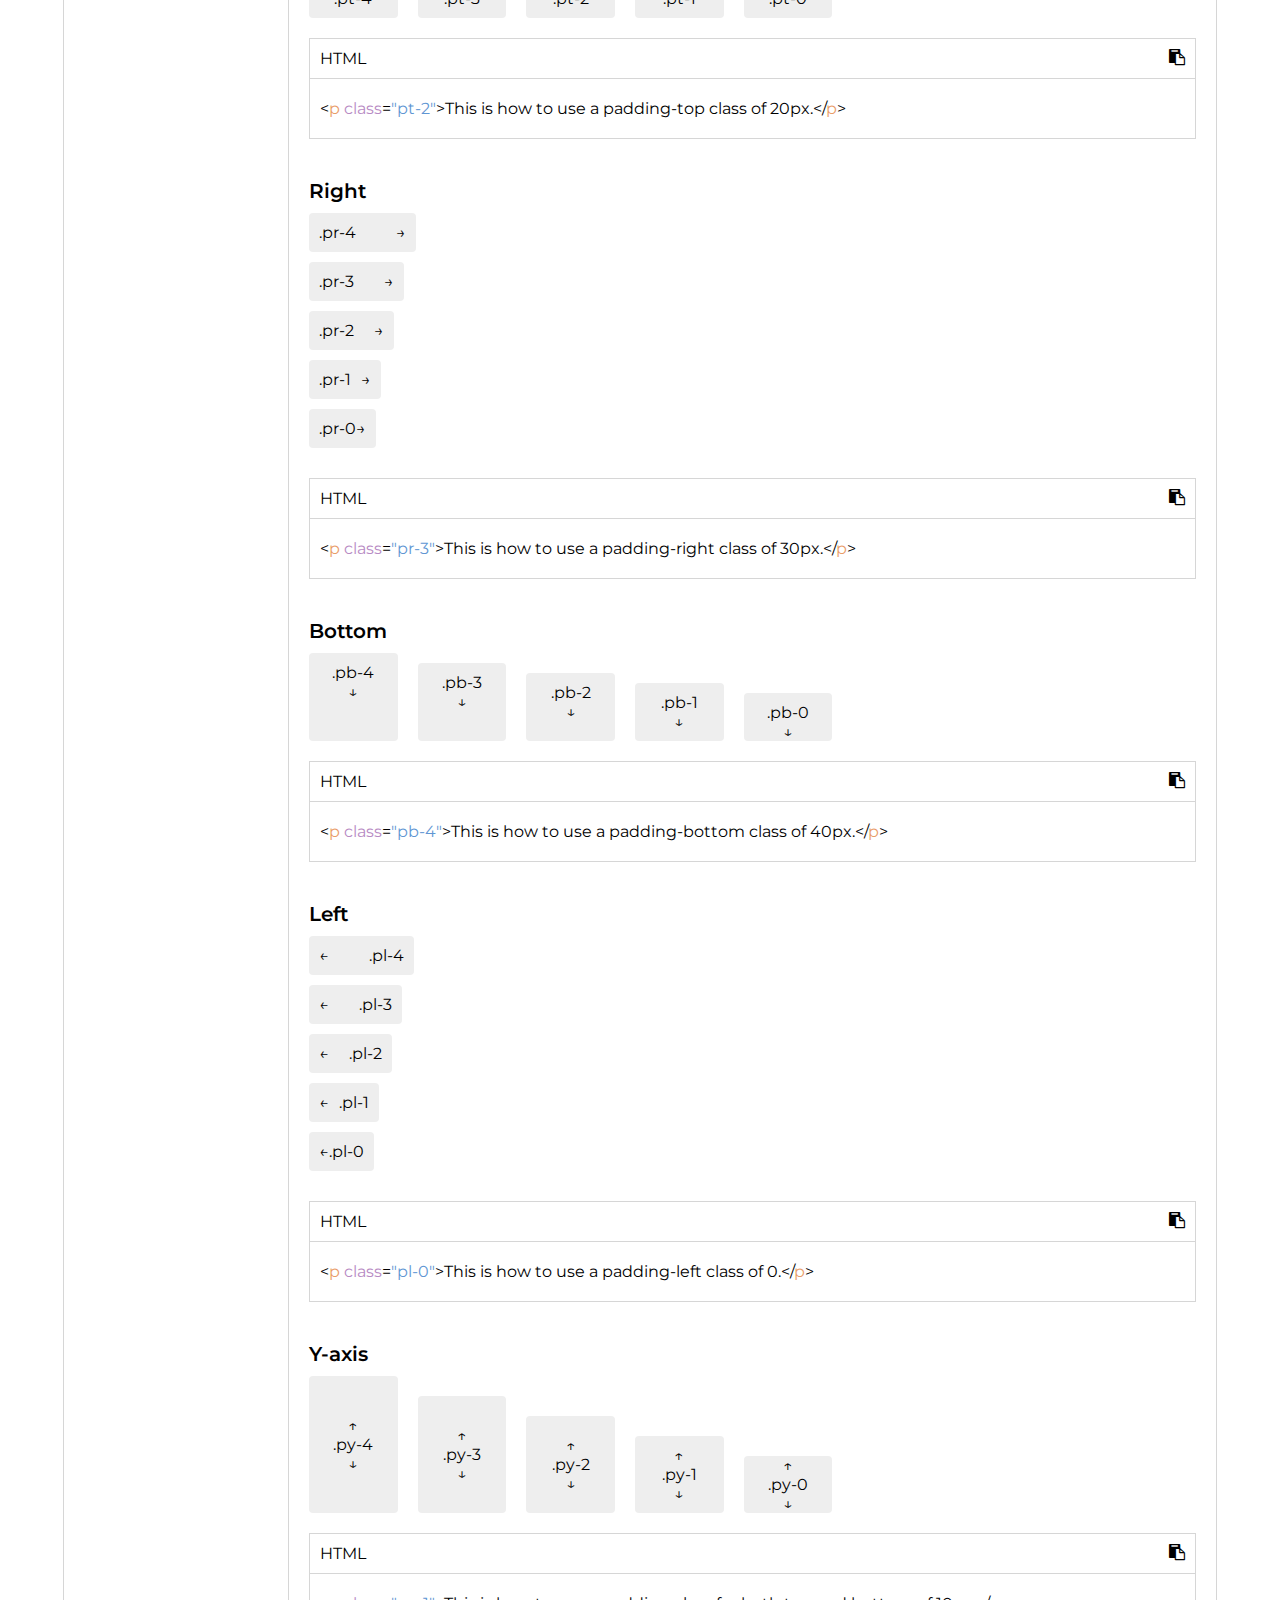
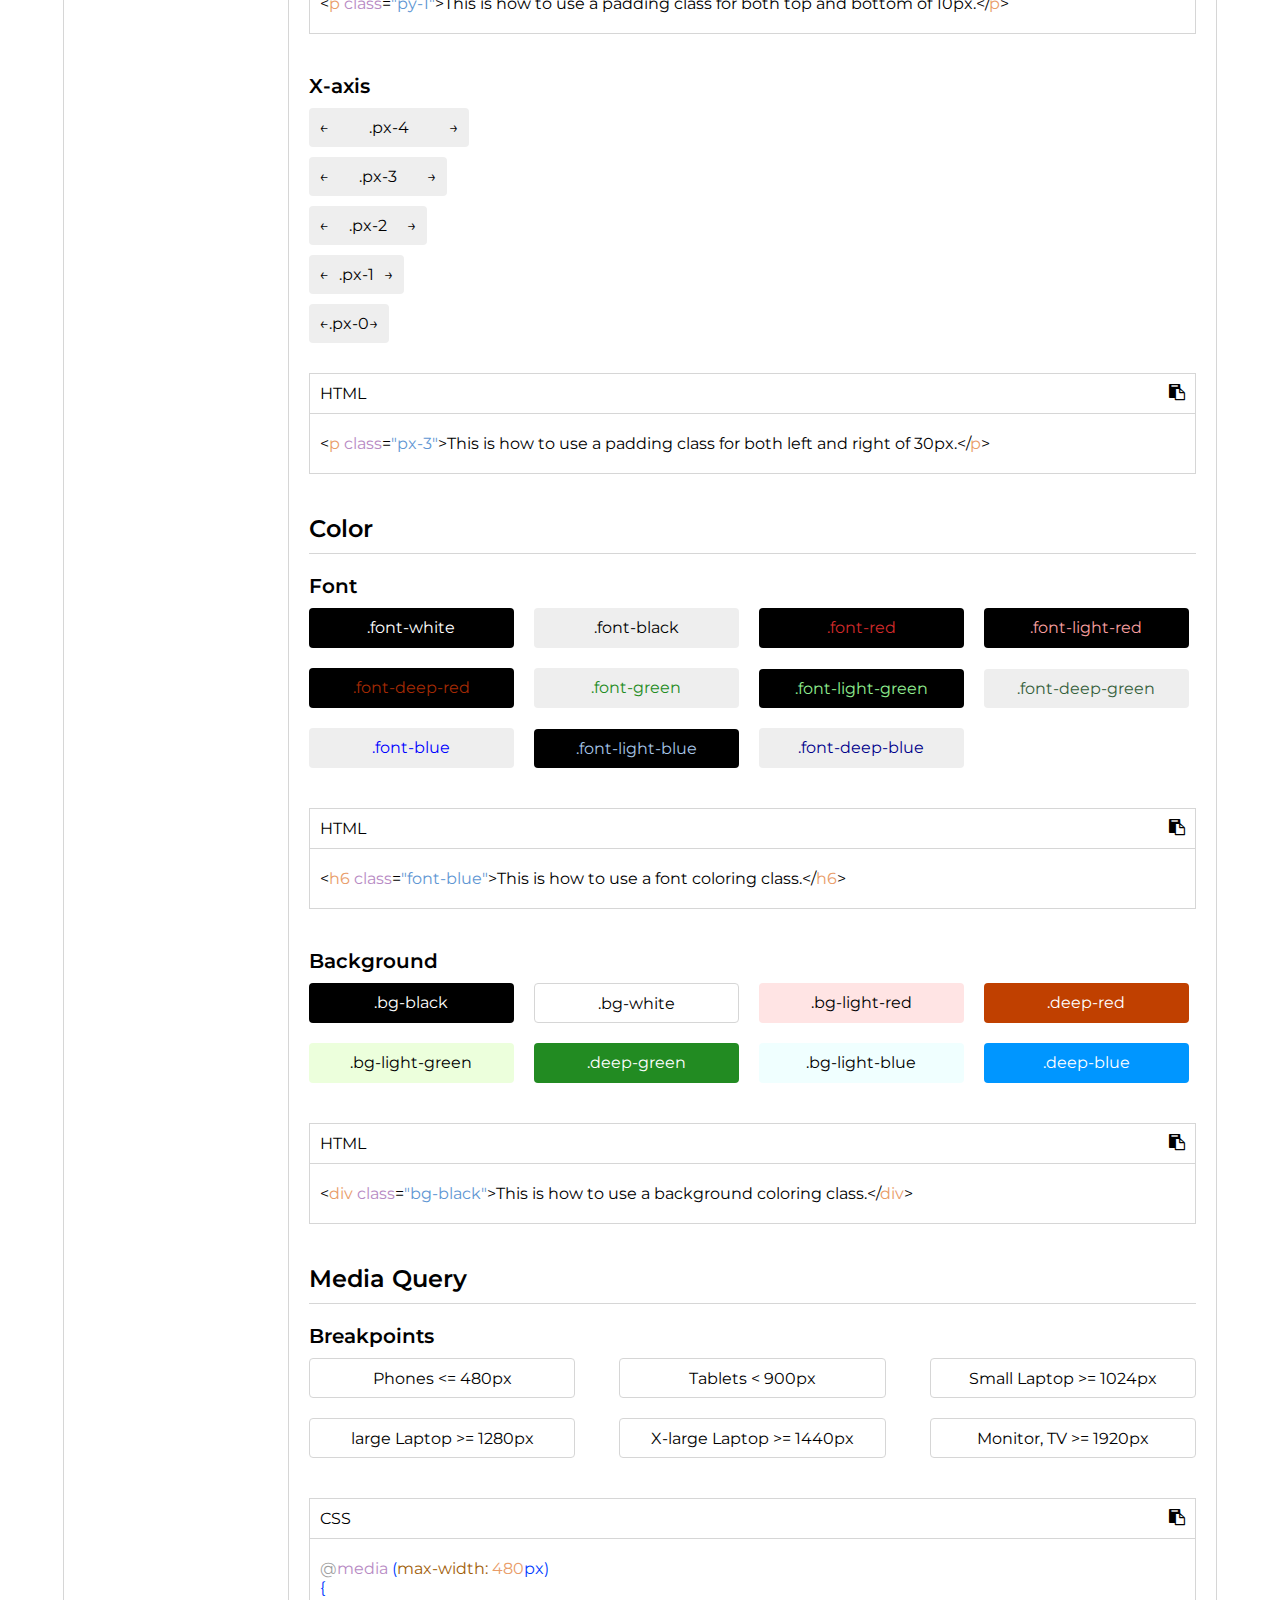
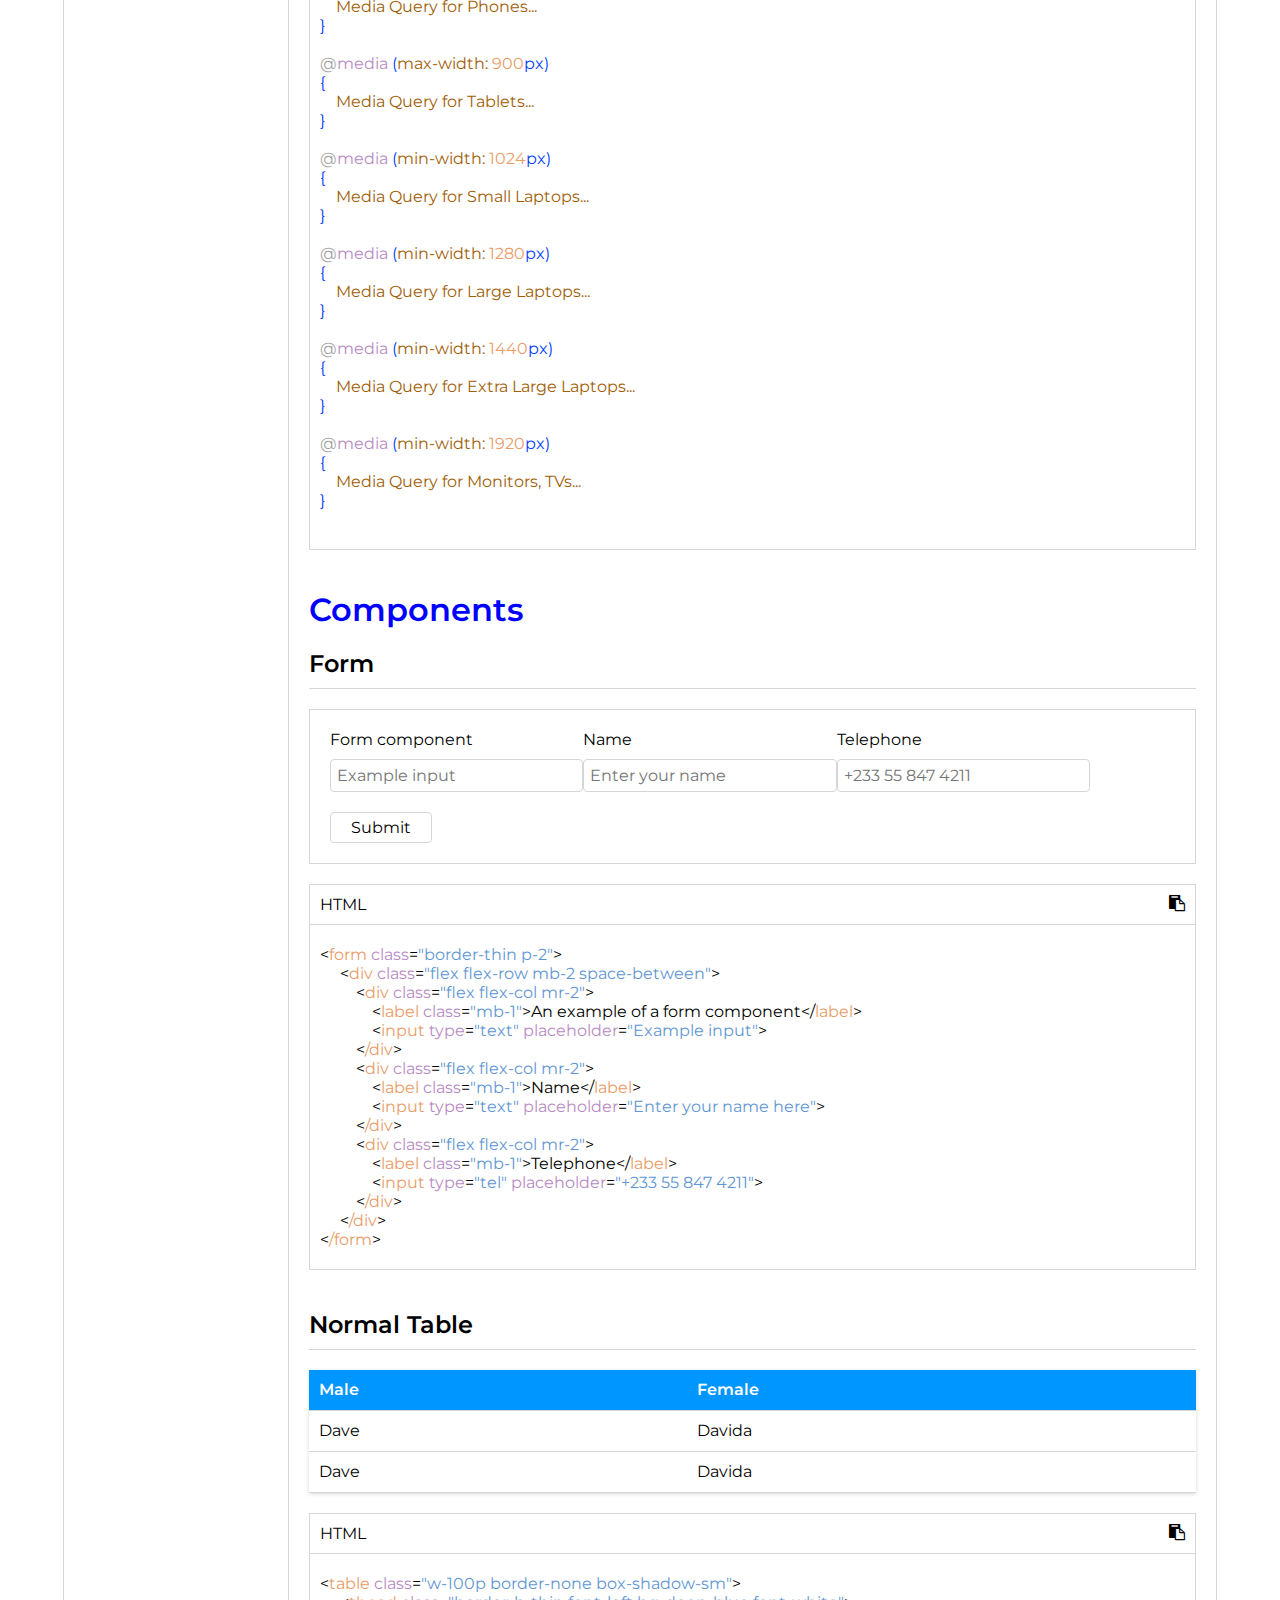
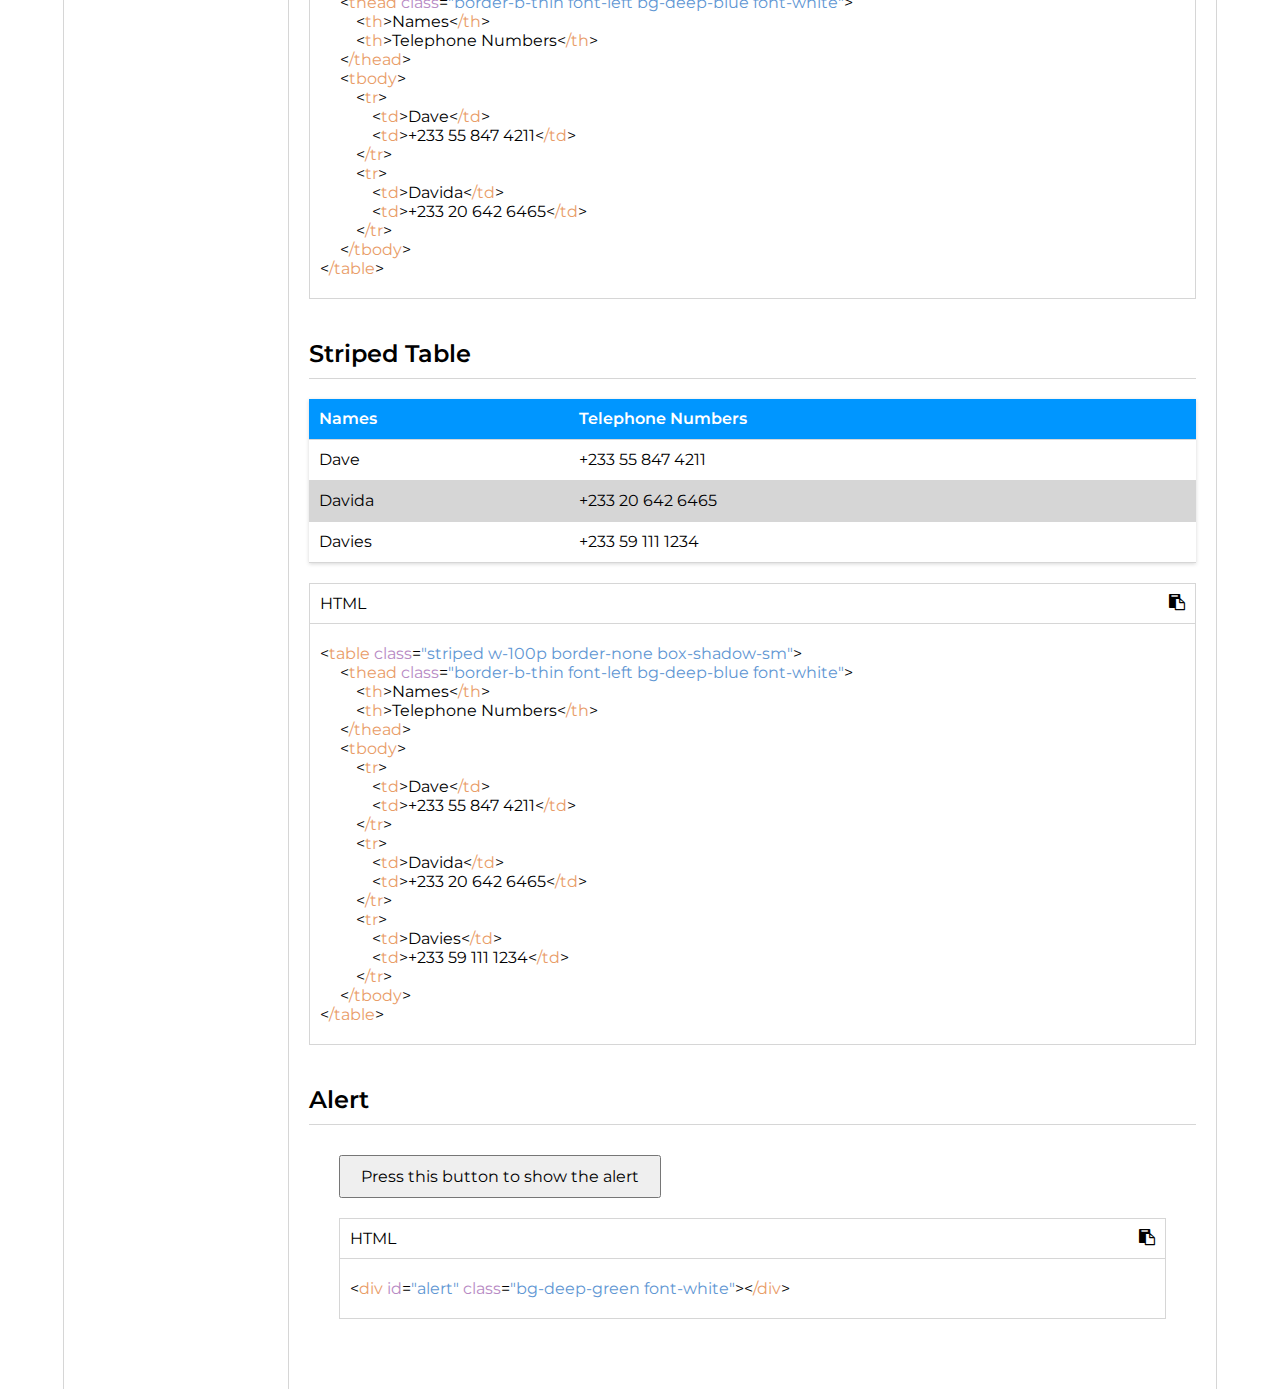
==== commit acfd03a0: "label tags" ====
--- a/docs.html
+++ b/docs.html
@@ -6,6 +6,10 @@
     <meta http-equiv="X-UA-Compatible" content="IE=edge">
     <meta name="viewport" content="width=device-width, initial-scale=1.0">
     <link rel="stylesheet" href="style/style.css">
+    <link rel="apple-touch-icon" sizes="180x180" href="apple-touch-icon.png">
+    <link rel="icon" type="image/png" sizes="32x32" href="favicon-32x32.png">
+    <link rel="icon" type="image/png" sizes="16x16" href="favicon-16x16.png">
+    <link rel="manifest" href="site.webmanifest">
 
     <!-- Font Awesome Icons -->
     <link rel="stylesheet" href="https://cdnjs.cloudflare.com/ajax/libs/font-awesome/4.7.0/css/font-awesome.css">
@@ -1476,7 +1480,7 @@
                                     &emsp;&emsp;
                                     <span><</span><span class="tag">div </span><span class="class">class</span><span>=</span><span class="class-name">"flex flex-col mr-2"</span><span>></span><br>
                                     &emsp;&emsp;&emsp;
-                                    <span><</span><span class="tag">label </span><span class="class">class</span><span>=</span><span class="class-name">"mb-1"</span><span>></span>An example of a form component<span><</span><span class="tag">label</span><span>/></span><br>
+                                    <span><</span><span class="tag">label </span><span class="class">class</span><span>=</span><span class="class-name">"mb-1"</span><span>></span>An example of a form component<span><&#47;</span><span class="tag">label</span><span>></span><br>
                                     &emsp;&emsp;&emsp;
                                     <span><</span><span class="tag">input </span><span class="class">type</span><span>=</span><span class="class-name">"text"</span><span class="class"> placeholder</span><span>=</span><span class="class-name">"Example input"</span><span>></span><br>
                                     &emsp;&emsp;
@@ -1485,7 +1489,7 @@
                                     &emsp;&emsp;
                                     <span><</span><span class="tag">div </span><span class="class">class</span><span>=</span><span class="class-name">"flex flex-col mr-2"</span><span>></span><br>
                                     &emsp;&emsp;&emsp;
-                                    <span><</span><span class="tag">label </span><span class="class">class</span><span>=</span><span class="class-name">"mb-1"</span><span>></span>Name<span><</span><span class="tag">label</span><span>/></span><br>
+                                    <span><</span><span class="tag">label </span><span class="class">class</span><span>=</span><span class="class-name">"mb-1"</span><span>></span>Name<span><&#47;</span><span class="tag">label</span><span>></span><br>
                                     &emsp;&emsp;&emsp;
                                     <span><</span><span class="tag">input </span><span class="class">type</span><span>=</span><span class="class-name">"text"</span><span class="class"> placeholder</span><span>=</span><span class="class-name">"Enter your name here"</span><span>></span><br>
                                     &emsp;&emsp;
@@ -1494,7 +1498,7 @@
                                     &emsp;&emsp;
                                     <span><</span><span class="tag">div </span><span class="class">class</span><span>=</span><span class="class-name">"flex flex-col mr-2"</span><span>></span><br>
                                     &emsp;&emsp;&emsp;
-                                    <span><</span><span class="tag">label </span><span class="class">class</span><span>=</span><span class="class-name">"mb-1"</span><span>></span>Telephone<span><</span><span class="tag">label</span><span>/></span><br>
+                                    <span><</span><span class="tag">label </span><span class="class">class</span><span>=</span><span class="class-name">"mb-1"</span><span>></span>Telephone<span><&#47;</span><span class="tag">label</span><span>></span><br>
                                     &emsp;&emsp;&emsp;
                                     <span><</span><span class="tag">input </span><span class="class">type</span><span>=</span><span class="class-name">"tel"</span><span class="class"> placeholder</span><span>=</span><span class="class-name">"+233 55 847 4211"</span><span>></span><br>
                                     &emsp;&emsp;
@@ -1539,7 +1543,7 @@
                             <div class="code-text py-2 px-1">
                                 <!-- <pre> -->
                                 <code class="" data-lang="html">
-                                    <span><</span><span class="tag">table </span><span class="class">class</span><span>=</span><span class="class-name">"striped w-100p border-none box-shadow-sm"</span><span>></span><br>
+                                    <span><</span><span class="tag">table </span><span class="class">class</span><span>=</span><span class="class-name">"w-100p border-none box-shadow-sm"</span><span>></span><br>
                                     &emsp;
                                     <span><</span><span class="tag">thead </span><span class="class">class</span><span>=</span><span class="class-name">"border-b-thin font-left bg-deep-blue font-white"</span><span>></span><br>
                                     &emsp;&emsp;
